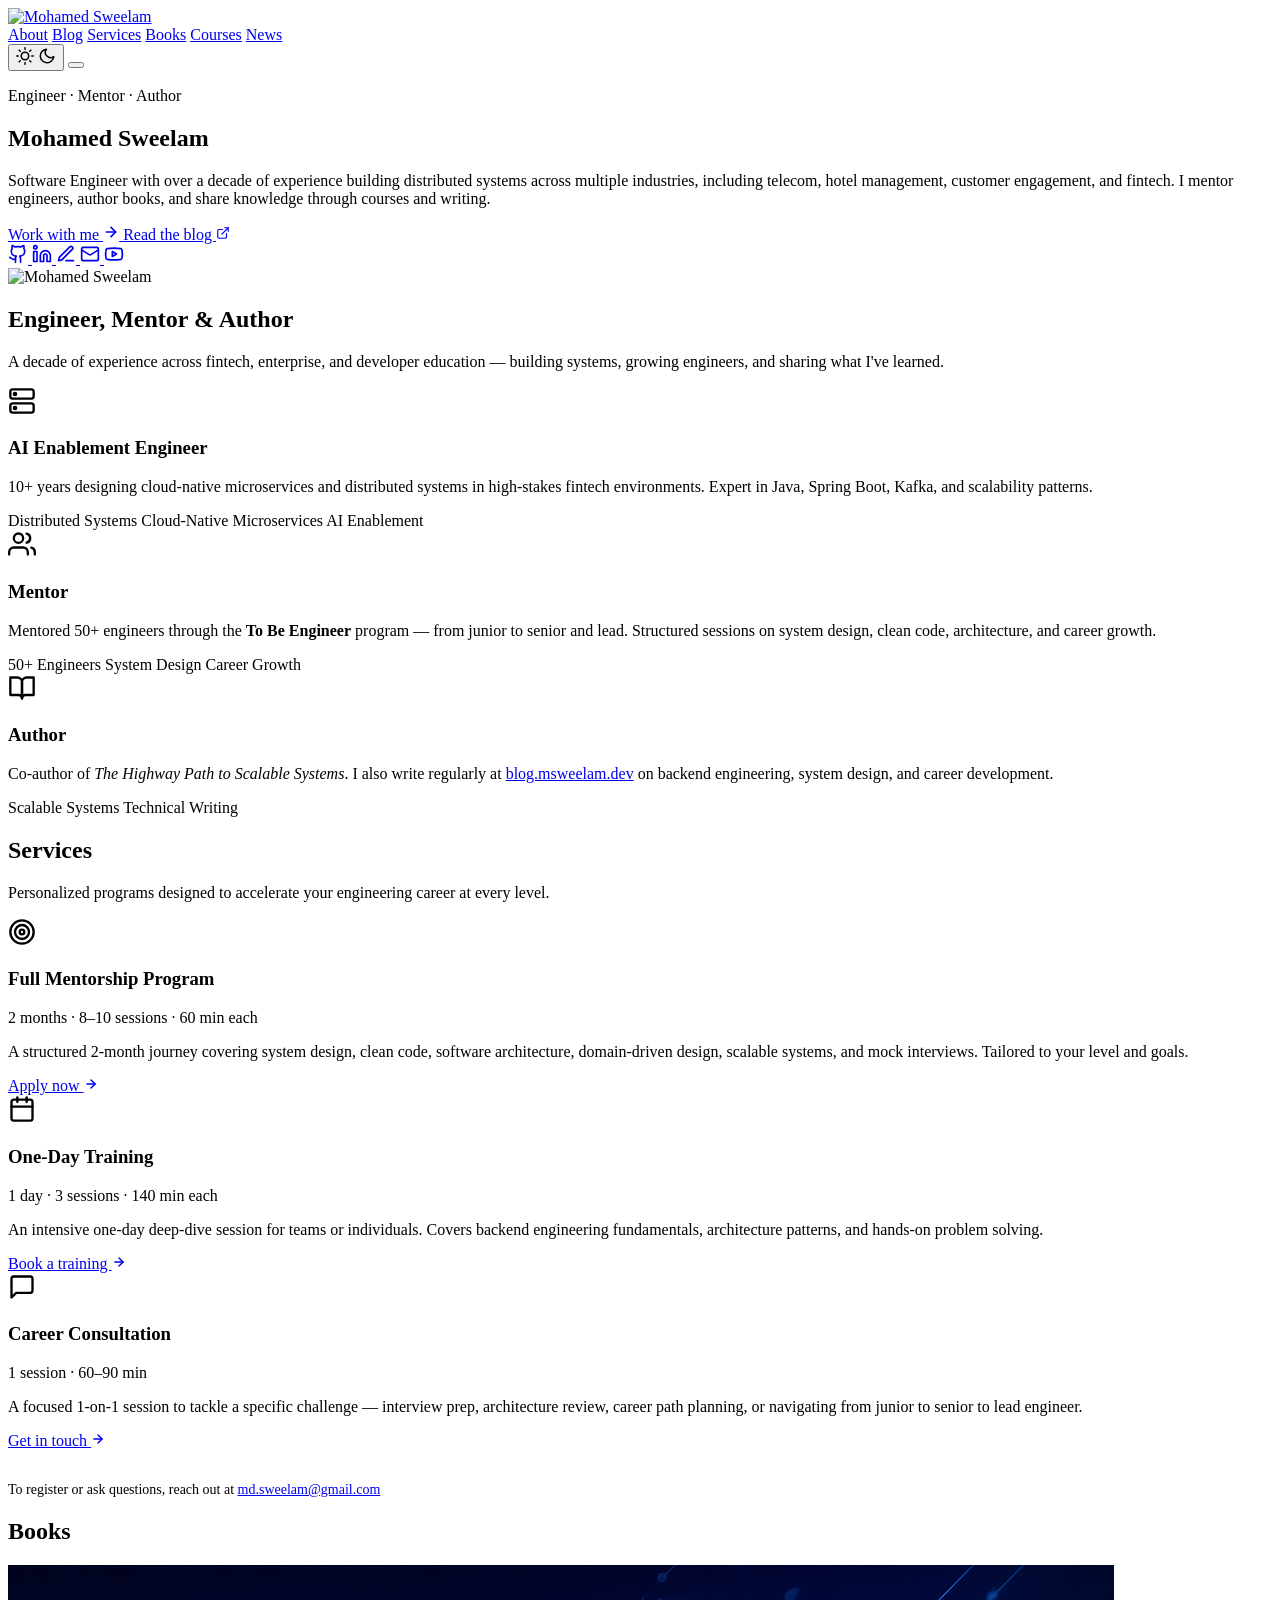
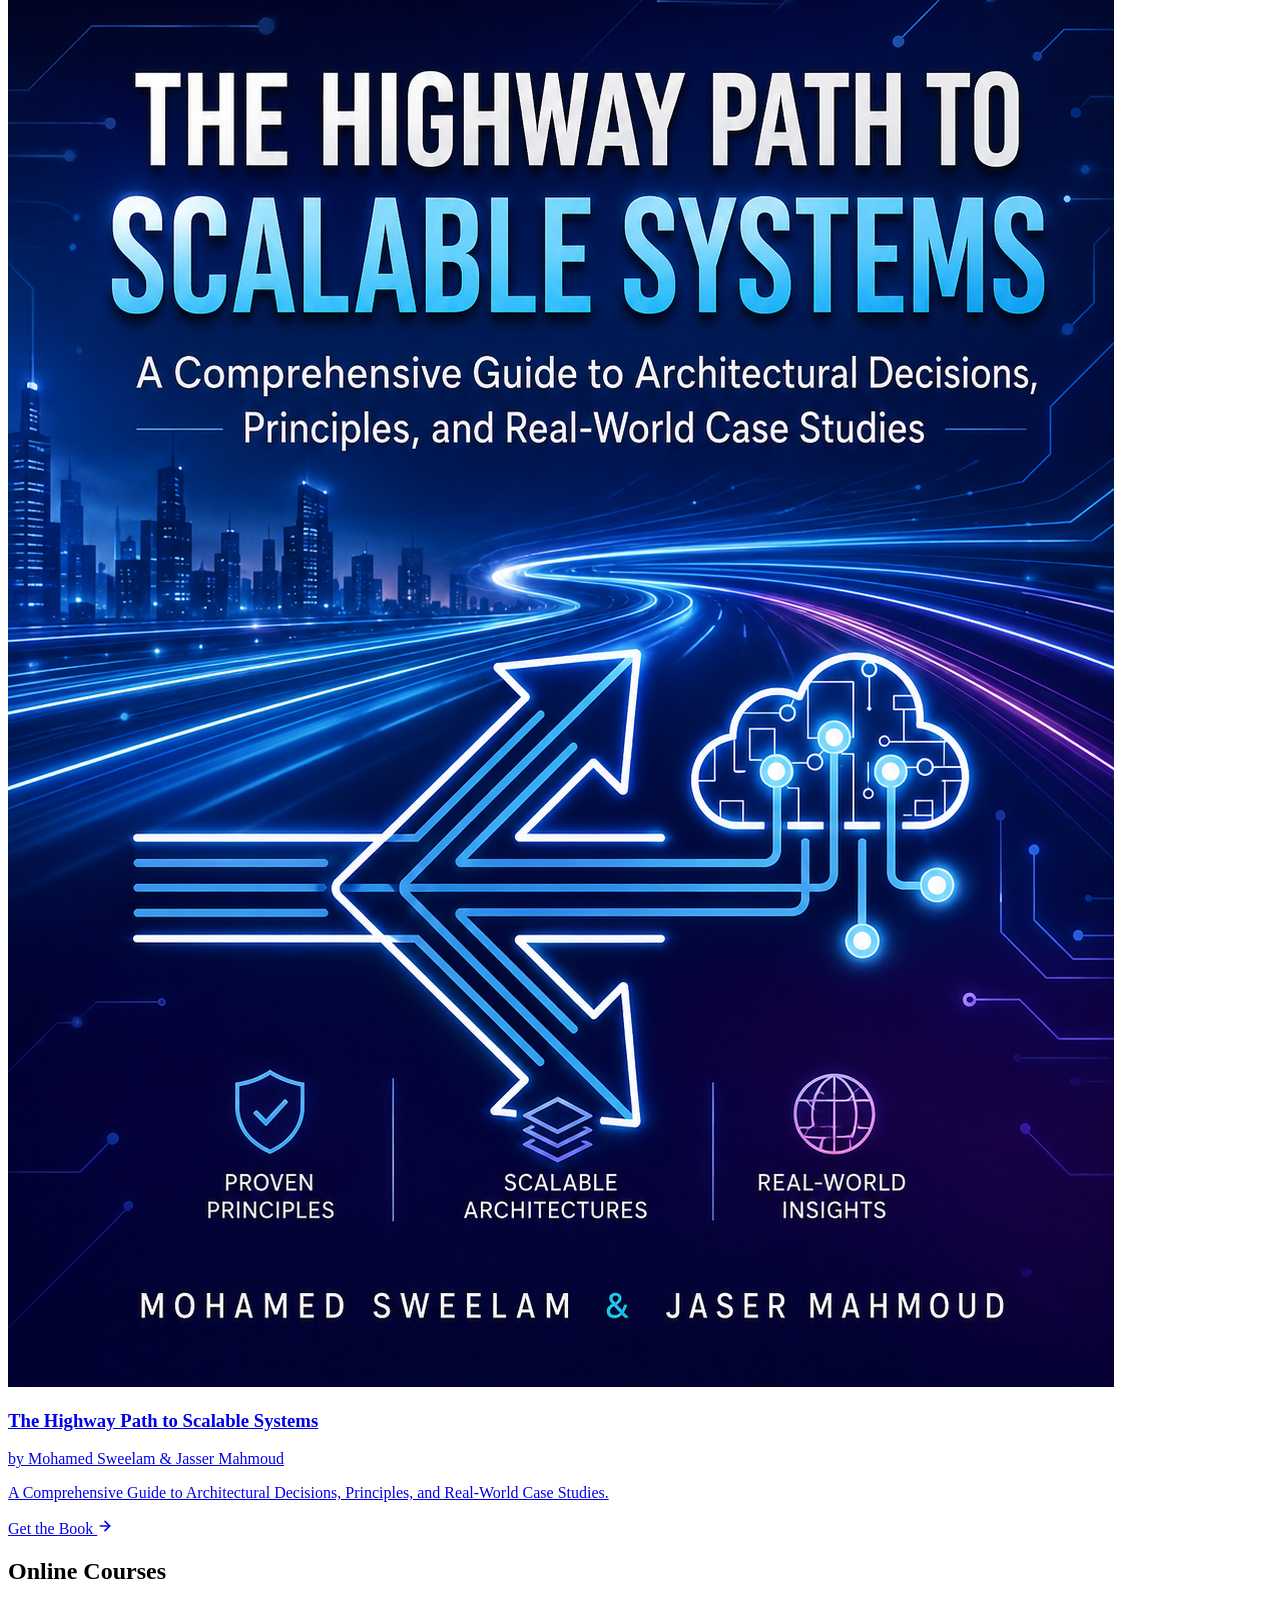
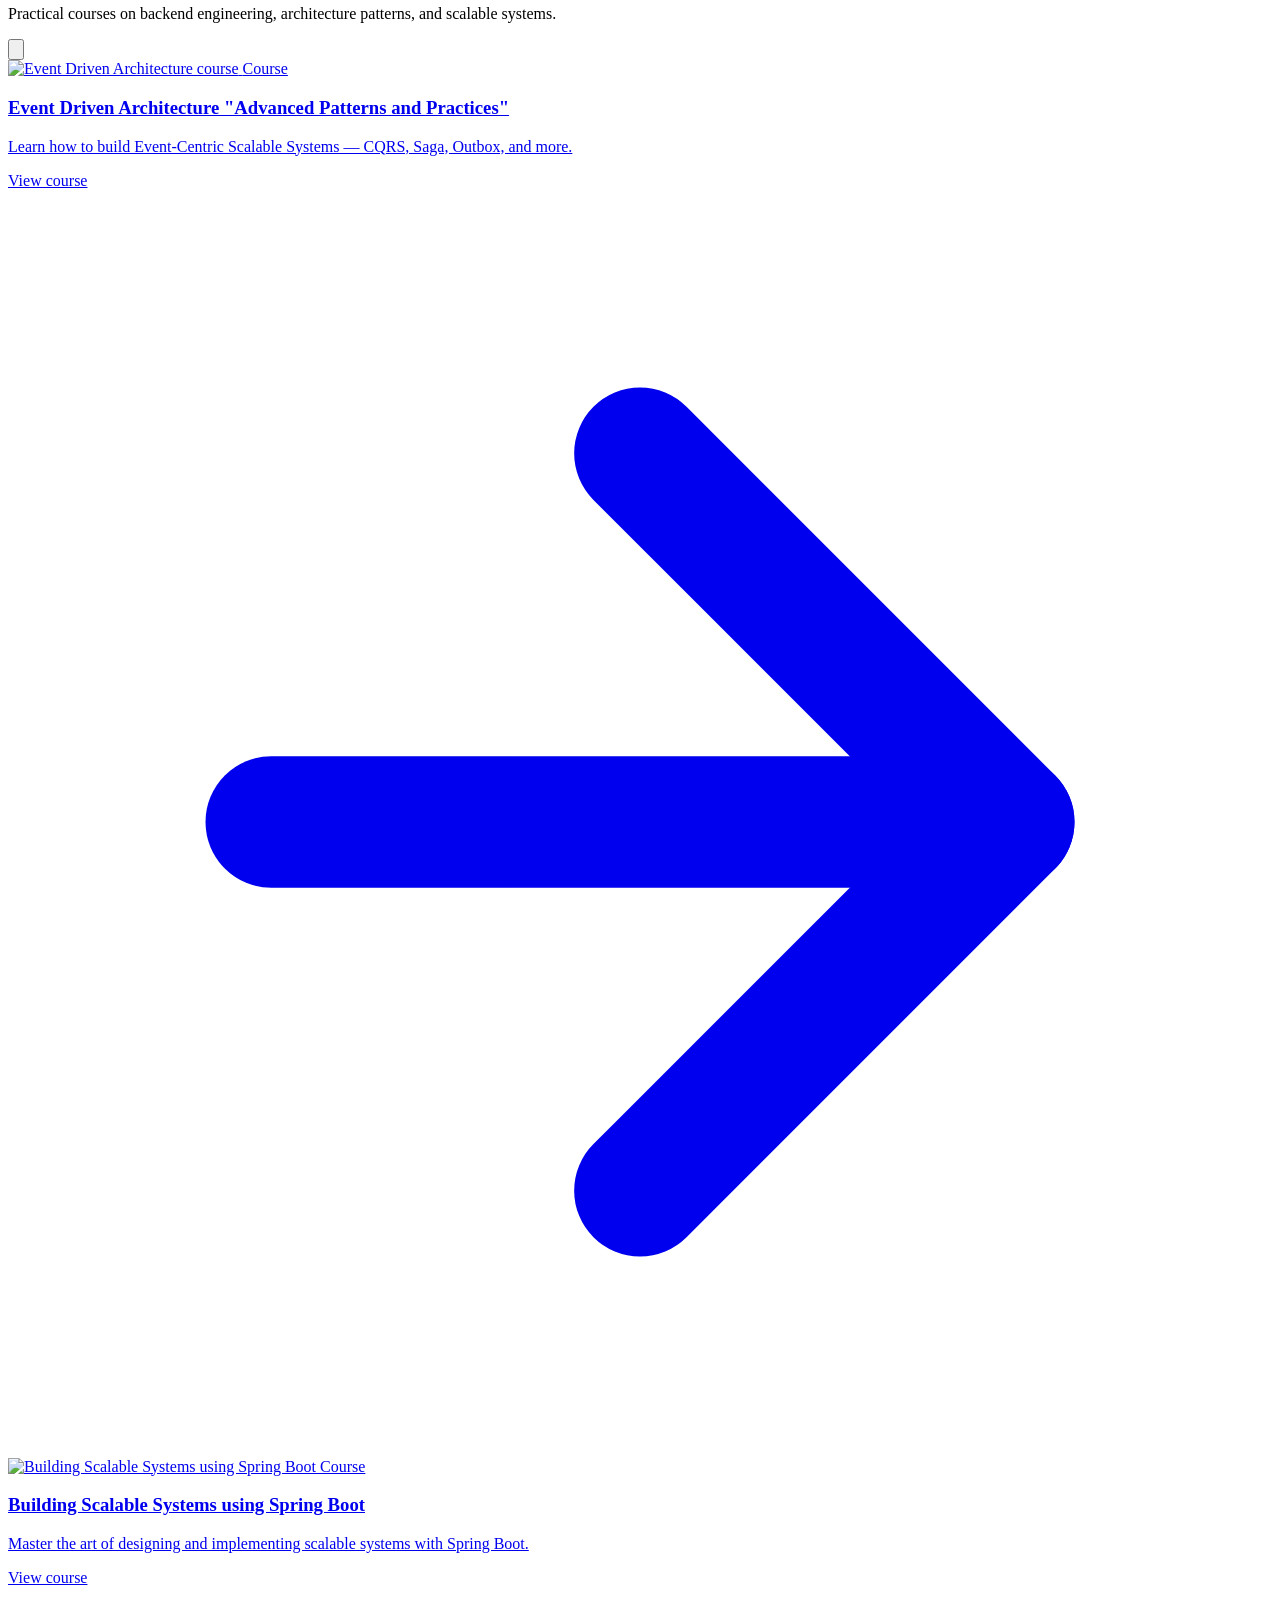
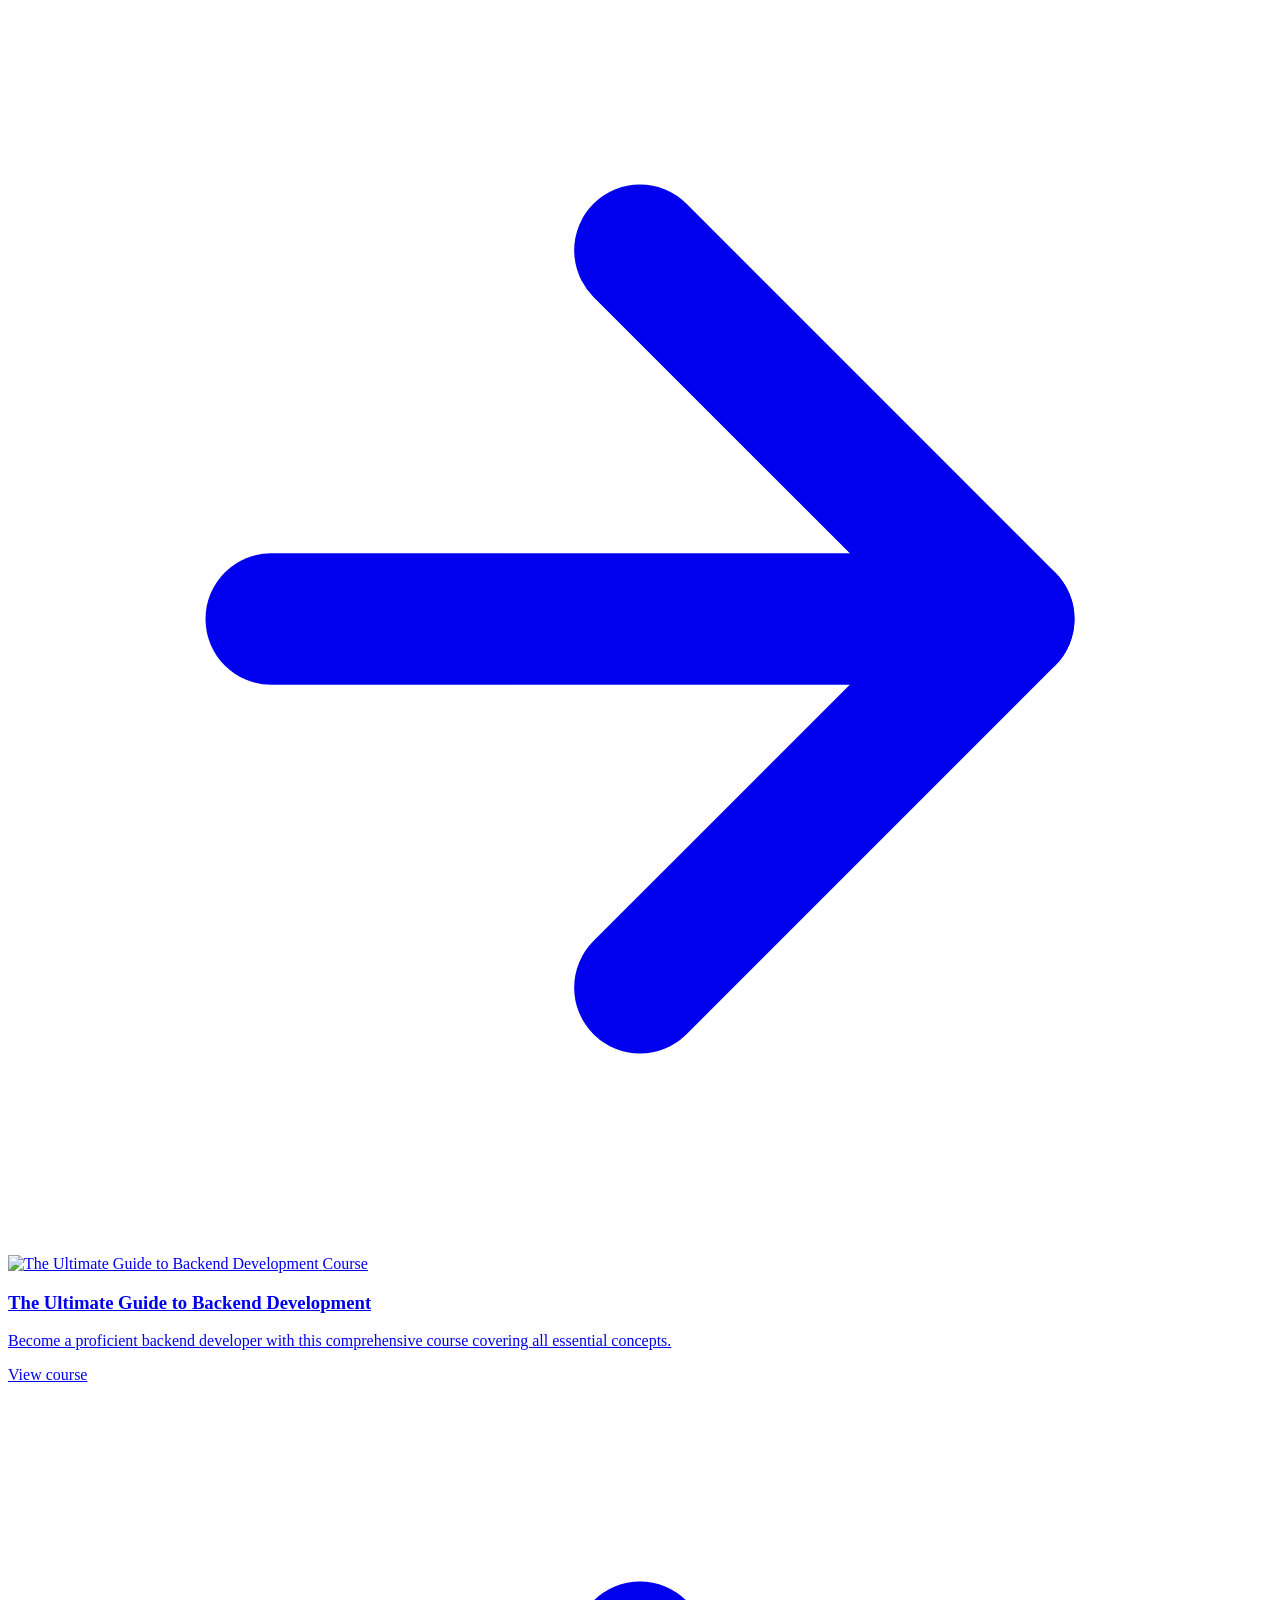
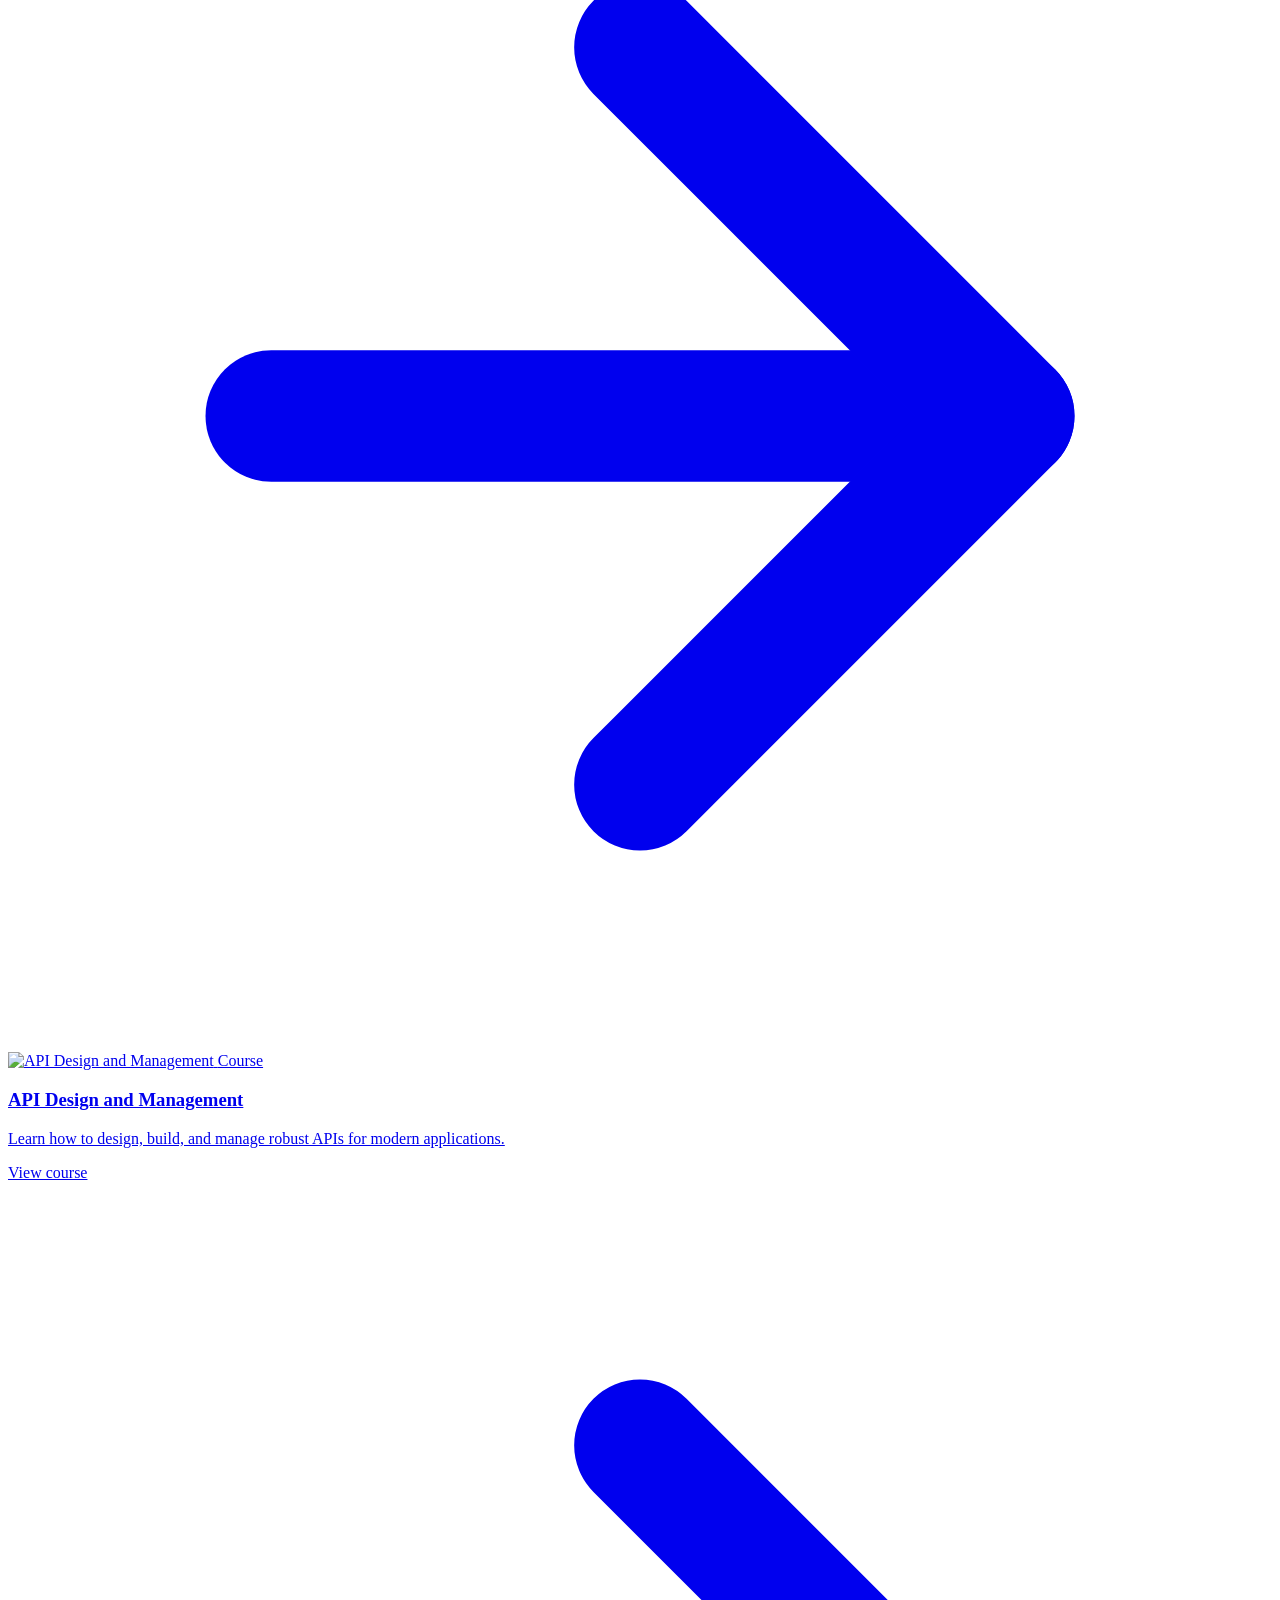
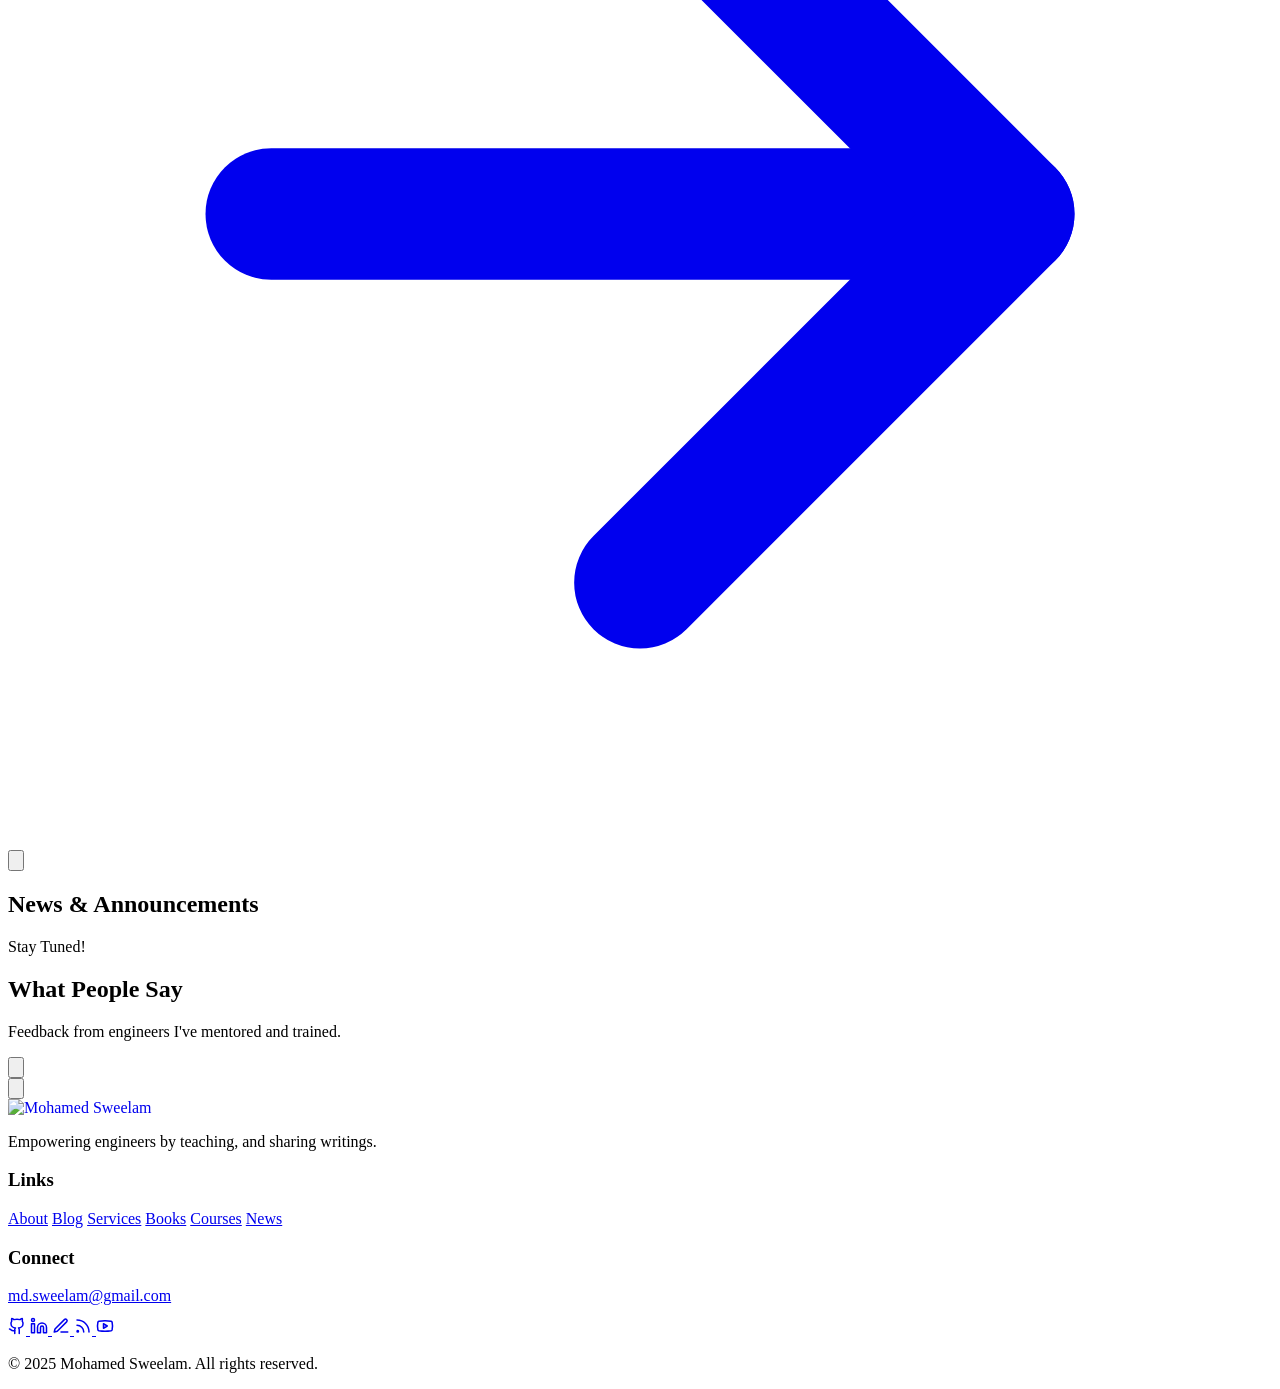
==== index.html @ d3315020 "refinement" ====
<!DOCTYPE html>
<html lang="en">

<head>
    <meta charset="UTF-8">
    <meta name="viewport" content="width=device-width, initial-scale=1.0">
    <title>Mohamed Sweelam — Engineer, Mentor &amp; Author</title>
    <meta name="description" content="«Software Engineer, Mentor, and Author specializing in distributed systems, cloud-native architectures, and developer education.">

    <!-- Open Graph -->
    <meta property="og:title" content="Mohamed Sweelam — Engineer, Mentor &amp; Author">
    <meta property="og:description" content="Software Engineer, Mentor, and Author specializing in distributed systems, cloud-native architectures, and developer education.">
    <meta property="og:image" content="https://msweelam.dev/img/me.png">
    <meta property="og:url" content="https://msweelam.dev">
    <meta property="og:type" content="website">

    <!-- Favicon -->
    <link rel="icon" href="/favicon.svg" type="image/svg+xml">

    <!-- Styles -->
    <link rel="stylesheet" href="css/styles.css">
    <link rel="preconnect" href="https://fonts.googleapis.com">
    <link rel="preconnect" href="https://fonts.gstatic.com" crossorigin>
    <link href="https://fonts.googleapis.com/css2?family=Inter:wght@400;500;600;700;800&display=swap" rel="stylesheet">

    <!-- Anti-FOUC: apply saved theme before first paint -->
    <script>
    (function(){
        var t = localStorage.getItem('theme');
        var p = window.matchMedia('(prefers-color-scheme: dark)').matches;
        if (t === 'dark' || (!t && p)) document.documentElement.setAttribute('data-theme','dark');
    })();
    </script>

    <!-- JSON-LD Person schema -->
    <script type="application/ld+json">
    {
        "@context": "https://schema.org",
        "@type": "Person",
        "name": "Mohamed Sweelam",
        "url": "https://msweelam.dev",
        "jobTitle": "Software Engineer",
        "sameAs": [
            "https://github.com/sweelam",
            "https://www.linkedin.com/in/mohamedsweelam",
            "https://blog.msweelam.dev"
        ]
    }
    </script>
</head>

<body>

<!-- ─── HEADER ─────────────────────────────────────────── -->
<header class="site-header">
    <nav class="nav container">
        <a href="/" class="nav-logo" aria-label="Home">
            <div class="logo-img-wrap">
                <img src="img/my-logo.jpeg" alt="Mohamed Sweelam" class="site-logo" data-light="img/my-logo.jpeg" data-dark="img/my-logo-dark.png">
            </div>
        </a>

        <div class="nav-links" id="nav-links" role="navigation">
            <a href="#about">About</a>
            <a href="https://blog.msweelam.dev" target="_blank" rel="noopener noreferrer">Blog</a>
            <a href="#services">Services</a>
            <a href="#books">Books</a>
            <a href="#courses">Courses</a>
            <a href="#news">News</a>
        </div>

        <button class="theme-toggle" id="theme-toggle" aria-label="Toggle dark mode">
            <svg class="icon-sun" width="18" height="18" viewBox="0 0 24 24" fill="none" stroke="currentColor" stroke-width="2" stroke-linecap="round" stroke-linejoin="round" aria-hidden="true"><circle cx="12" cy="12" r="5"/><line x1="12" y1="1" x2="12" y2="3"/><line x1="12" y1="21" x2="12" y2="23"/><line x1="4.22" y1="4.22" x2="5.64" y2="5.64"/><line x1="18.36" y1="18.36" x2="19.78" y2="19.78"/><line x1="1" y1="12" x2="3" y2="12"/><line x1="21" y1="12" x2="23" y2="12"/><line x1="4.22" y1="19.78" x2="5.64" y2="18.36"/><line x1="18.36" y1="5.64" x2="19.78" y2="4.22"/></svg>
            <svg class="icon-moon" width="18" height="18" viewBox="0 0 24 24" fill="none" stroke="currentColor" stroke-width="2" stroke-linecap="round" stroke-linejoin="round" aria-hidden="true"><path d="M21 12.79A9 9 0 1 1 11.21 3 7 7 0 0 0 21 12.79z"/></svg>
        </button>

        <button class="nav-toggle" id="nav-toggle" aria-label="Toggle navigation" aria-expanded="false">
            <span></span><span></span><span></span>
        </button>
    </nav>
</header>

<main>

<!-- ─── HERO ───────────────────────────────────────────── -->
<section class="hero">
    <div class="container hero-grid">
        <div class="hero-text">
            <p class="hero-eyebrow">Engineer &middot; Mentor &middot; Author</p>
            <h1>Mohamed Sweelam</h1>
            <p class="hero-tagline">Software Engineer with over a decade of experience building distributed systems across multiple industries, including telecom, hotel management, customer engagement, and fintech. I mentor engineers, author books, and share knowledge through courses and writing.</p>

            <div class="hero-actions">
                <a href="#services" class="btn btn-primary">
                    Work with me
                    <svg width="16" height="16" viewBox="0 0 24 24" fill="none" stroke="currentColor" stroke-width="2.5" stroke-linecap="round" stroke-linejoin="round" aria-hidden="true"><path d="M5 12h14"/><path d="m12 5 7 7-7 7"/></svg>
                </a>
                <a href="https://blog.msweelam.dev" target="_blank" rel="noopener noreferrer" class="btn btn-outline">
                    Read the blog
                    <svg width="14" height="14" viewBox="0 0 24 24" fill="none" stroke="currentColor" stroke-width="2" stroke-linecap="round" stroke-linejoin="round" aria-hidden="true"><path d="M18 13v6a2 2 0 0 1-2 2H5a2 2 0 0 1-2-2V8a2 2 0 0 1 2-2h6"/><polyline points="15 3 21 3 21 9"/><line x1="10" y1="14" x2="21" y2="3"/></svg>
                </a>
            </div>

            <nav class="social-row" aria-label="Social links">
                <a href="https://github.com/sweelam" target="_blank" rel="noopener noreferrer" aria-label="GitHub">
                    <svg width="20" height="20" viewBox="0 0 24 24" fill="none" stroke="currentColor" stroke-width="2" stroke-linecap="round" stroke-linejoin="round" aria-hidden="true"><path d="M15 22v-4a4.8 4.8 0 0 0-1-3.5c3 0 6-2 6-5.5.08-1.25-.27-2.48-1-3.5.28-1.15.28-2.35 0-3.5 0 0-1 0-3 1.5-2.64-.5-5.36-.5-8 0C6 2 5 2 5 2c-.3 1.15-.3 2.35 0 3.5A5.403 5.403 0 0 0 4 9c0 3.5 3 5.5 6 5.5-.39.49-.68 1.05-.85 1.65-.17.6-.22 1.23-.15 1.85v4"/><path d="M9 18c-4.51 2-5-2-7-2"/></svg>
                </a>
                <a href="https://www.linkedin.com/in/mohamedsweelam" target="_blank" rel="noopener noreferrer" aria-label="LinkedIn">
                    <svg width="20" height="20" viewBox="0 0 24 24" fill="none" stroke="currentColor" stroke-width="2" stroke-linecap="round" stroke-linejoin="round" aria-hidden="true"><path d="M16 8a6 6 0 0 1 6 6v7h-4v-7a2 2 0 0 0-2-2 2 2 0 0 0-2 2v7h-4v-7a6 6 0 0 1 6-6z"/><rect width="4" height="12" x="2" y="9"/><circle cx="4" cy="4" r="2"/></svg>
                </a>
                <a href="https://blog.msweelam.dev" target="_blank" rel="noopener noreferrer" aria-label="Blog">
                    <svg width="20" height="20" viewBox="0 0 24 24" fill="none" stroke="currentColor" stroke-width="2" stroke-linecap="round" stroke-linejoin="round" aria-hidden="true"><path d="M12 20h9"/><path d="M16.5 3.5a2.12 2.12 0 0 1 3 3L7 19l-4 1 1-4Z"/></svg>
                </a>
                <a href="mailto:md.sweelam@gmail.com" aria-label="Email">
                    <svg width="20" height="20" viewBox="0 0 24 24" fill="none" stroke="currentColor" stroke-width="2" stroke-linecap="round" stroke-linejoin="round" aria-hidden="true"><rect width="20" height="16" x="2" y="4" rx="2"/><path d="m22 7-8.97 5.7a1.94 1.94 0 0 1-2.06 0L2 7"/></svg>
                </a>
                <a href="https://www.youtube.com/@ArabSoftwareArchTalks" target="_blank" rel="noopener noreferrer" aria-label="YouTube">
                    <svg width="20" height="20" viewBox="0 0 24 24" fill="none" stroke="currentColor" stroke-width="2" stroke-linecap="round" stroke-linejoin="round" aria-hidden="true"><path d="M2.5 17a24.12 24.12 0 0 1 0-10 2 2 0 0 1 1.4-1.4 49.56 49.56 0 0 1 16.2 0A2 2 0 0 1 21.5 7a24.12 24.12 0 0 1 0 10 2 2 0 0 1-1.4 1.4 49.55 49.55 0 0 1-16.2 0A2 2 0 0 1 2.5 17"/><path d="m10 15 5-3-5-3z"/></svg>
                </a>
            </nav>
        </div>

        <div class="hero-photo">
            <img src="img/me.png" alt="Mohamed Sweelam">
        </div>
    </div>
</section>

<!-- ─── ABOUT — Engineer, Mentor & Author ──────────────── -->
<section id="about" class="section section-alt">
    <div class="container">
        <h2 class="section-title">Engineer, Mentor &amp; Author</h2>
        <p class="section-intro">A decade of experience across fintech, enterprise, and developer education — building systems, growing engineers, and sharing what I've learned.</p>

        <div class="roles-grid">

            <div class="role-card">
                <div class="role-icon">
                    <svg width="28" height="28" viewBox="0 0 24 24" fill="none" stroke="currentColor" stroke-width="2" stroke-linecap="round" stroke-linejoin="round" aria-hidden="true"><rect width="20" height="8" x="2" y="2" rx="2"/><rect width="20" height="8" x="2" y="14" rx="2"/><circle cx="6" cy="6" r="1"/><circle cx="6" cy="18" r="1"/></svg>
                </div>
                <h3>AI Enablement Engineer</h3>
                <p>10+ years designing cloud-native microservices and distributed systems in high-stakes fintech environments. Expert in Java, Spring Boot, Kafka, and scalability patterns.</p>
                <div class="pills" style="margin-top:1rem">
                    <span class="pill">Distributed Systems</span>
                    <span class="pill">Cloud-Native</span>
                    <span class="pill">Microservices</span>
                    <span class="pill">AI Enablement</span>
                </div>
            </div>

            <div class="role-card">
                <div class="role-icon">
                    <svg width="28" height="28" viewBox="0 0 24 24" fill="none" stroke="currentColor" stroke-width="2" stroke-linecap="round" stroke-linejoin="round" aria-hidden="true"><path d="M17 21v-2a4 4 0 0 0-4-4H5a4 4 0 0 0-4 4v2"/><circle cx="9" cy="7" r="4"/><path d="M23 21v-2a4 4 0 0 0-3-3.87"/><path d="M16 3.13a4 4 0 0 1 0 7.75"/></svg>
                </div>
                <h3>Mentor</h3>
                <p>Mentored 50+ engineers through the <strong>To Be Engineer</strong> program — from junior to senior and lead. Structured sessions on system design, clean code, architecture, and career growth.</p>
                <div class="pills" style="margin-top:1rem">
                    <span class="pill">50+ Engineers</span>
                    <span class="pill">System Design</span>
                    <span class="pill">Career Growth</span>
                </div>
            </div>

            <div class="role-card">
                <div class="role-icon">
                    <svg width="28" height="28" viewBox="0 0 24 24" fill="none" stroke="currentColor" stroke-width="2" stroke-linecap="round" stroke-linejoin="round" aria-hidden="true"><path d="M2 3h6a4 4 0 0 1 4 4v14a3 3 0 0 0-3-3H2z"/><path d="M22 3h-6a4 4 0 0 0-4 4v14a3 3 0 0 1 3-3h7z"/></svg>
                </div>
                <h3>Author</h3>
                <p>Co-author of <em>The Highway Path to Scalable Systems</em>. I also write regularly at <a href="https://blog.msweelam.dev" target="_blank" rel="noopener noreferrer" class="inline-link">blog.msweelam.dev</a> on backend engineering, system design, and career development.</p>
                <div class="pills" style="margin-top:1rem">
                    <span class="pill">Scalable Systems</span>
                    <span class="pill">Technical Writing</span>
                </div>
            </div>

        </div>
    </div>
</section>

<!-- ─── SERVICES ────────────────────────────────────────── -->
<section id="services" class="section section-alt">
    <div class="container">
        <h2 class="section-title">Services</h2>
        <p class="section-intro">Personalized programs designed to accelerate your engineering career at every level.</p>

        <div class="services-grid">

            <div class="service-card">
                <div class="service-icon">
                    <svg width="28" height="28" viewBox="0 0 24 24" fill="none" stroke="currentColor" stroke-width="2" stroke-linecap="round" stroke-linejoin="round" aria-hidden="true"><circle cx="12" cy="12" r="10"/><circle cx="12" cy="12" r="6"/><circle cx="12" cy="12" r="2"/></svg>
                </div>
                <h3>Full Mentorship Program</h3>
                <p class="service-meta">2 months &middot; 8–10 sessions &middot; 60 min each</p>
                <p>A structured 2-month journey covering system design, clean code, software architecture, domain-driven design, scalable systems, and mock interviews. Tailored to your level and goals.</p>
                <a href="mailto:md.sweelam@gmail.com" class="service-cta">
                    Apply now
                    <svg width="14" height="14" viewBox="0 0 24 24" fill="none" stroke="currentColor" stroke-width="2.5" stroke-linecap="round" stroke-linejoin="round" aria-hidden="true"><path d="M5 12h14"/><path d="m12 5 7 7-7 7"/></svg>
                </a>
            </div>

            <div class="service-card">
                <div class="service-icon">
                    <svg width="28" height="28" viewBox="0 0 24 24" fill="none" stroke="currentColor" stroke-width="2" stroke-linecap="round" stroke-linejoin="round" aria-hidden="true"><rect width="18" height="18" x="3" y="4" rx="2" ry="2"/><line x1="16" x2="16" y1="2" y2="6"/><line x1="8" x2="8" y1="2" y2="6"/><line x1="3" x2="21" y1="10" y2="10"/></svg>
                </div>
                <h3>One-Day Training</h3>
                <p class="service-meta">1 day &middot; 3 sessions &middot; 140 min each</p>
                <p>An intensive one-day deep-dive session for teams or individuals. Covers backend engineering fundamentals, architecture patterns, and hands-on problem solving.</p>
                <a href="mailto:md.sweelam@gmail.com" class="service-cta">
                    Book a training
                    <svg width="14" height="14" viewBox="0 0 24 24" fill="none" stroke="currentColor" stroke-width="2.5" stroke-linecap="round" stroke-linejoin="round" aria-hidden="true"><path d="M5 12h14"/><path d="m12 5 7 7-7 7"/></svg>
                </a>
            </div>

            <div class="service-card">
                <div class="service-icon">
                    <svg width="28" height="28" viewBox="0 0 24 24" fill="none" stroke="currentColor" stroke-width="2" stroke-linecap="round" stroke-linejoin="round" aria-hidden="true"><path d="M21 15a2 2 0 0 1-2 2H7l-4 4V5a2 2 0 0 1 2-2h14a2 2 0 0 1 2 2z"/></svg>
                </div>
                <h3>Career Consultation</h3>
                <p class="service-meta">1 session &middot; 60–90 min</p>
                <p>A focused 1-on-1 session to tackle a specific challenge — interview prep, architecture review, career path planning, or navigating from junior to senior to lead engineer.</p>
                <a href="mailto:md.sweelam@gmail.com" class="service-cta">
                    Get in touch
                    <svg width="14" height="14" viewBox="0 0 24 24" fill="none" stroke="currentColor" stroke-width="2.5" stroke-linecap="round" stroke-linejoin="round" aria-hidden="true"><path d="M5 12h14"/><path d="m12 5 7 7-7 7"/></svg>
                </a>
            </div>

        </div>

        <p style="margin-top:2rem;font-size:0.875rem;color:var(--text-muted)">
            To register or ask questions, reach out at
            <a href="mailto:md.sweelam@gmail.com" class="inline-link">md.sweelam@gmail.com</a>
        </p>
    </div>
</section>

<!-- ─── BOOKS ──────────────────────────────────────────── -->
<section id="books" class="section">
    <div class="container">
        <h2 class="section-title">Books</h2>
        <div class="books-grid">
            <a class="book-card" href="https://leanpub.com/thehighwaypathtoscalablesystems" target="_blank" rel="noopener noreferrer">
                <div class="book-card__cover">
                    <img src="img/book-cover.png" alt="The Highway Path to Scalable Systems cover" loading="lazy">
                </div>
                <div class="book-card__body">
                    <h3>The Highway Path to Scalable Systems</h3>
                    <p class="book-card__author">by Mohamed Sweelam &amp; Jasser Mahmoud</p>
                    <p class="book-card__desc">A Comprehensive Guide to Architectural Decisions, Principles, and Real-World Case Studies.</p>
                    <div class="book-card__cta">
                        Get the Book
                        <svg width="16" height="16" viewBox="0 0 24 24" fill="none" stroke="currentColor" stroke-width="2.5" stroke-linecap="round" stroke-linejoin="round" aria-hidden="true"><path d="M5 12h14"/><path d="m12 5 7 7-7 7"/></svg>
                    </div>
                </div>
            </a>
        </div>
    </div>
</section>

<!-- ─── ONLINE COURSES ─────────────────────────────────── -->
<section id="courses" class="section section-alt">
    <div class="container">
        <h2 class="section-title">Online Courses</h2>
        <p class="section-intro">Practical courses on backend engineering, architecture patterns, and scalable systems.</p>
        <div class="carousel-outer">
            <button class="carousel-arrow" id="courses-prev" aria-label="Previous">
                <svg xmlns="http://www.w3.org/2000/svg" viewBox="0 0 24 24" fill="none" stroke="currentColor" stroke-width="2" stroke-linecap="round" stroke-linejoin="round"><polyline points="15 18 9 12 15 6"/></svg>
            </button>
            <div class="carousel-wrapper">
                <div class="carousel-track" id="courses-track">
                    <a class="course-card" href="https://www.udemy.com/course/eda-advanced-patterns-and-practices/?referralCode=4B1A85E1F31238EF7679" target="_blank" rel="noopener noreferrer">
                        <div class="course-card__image">
                            <img src="img/eda.jpeg" alt="Event Driven Architecture course" loading="lazy">
                            <span class="course-card__badge">Course</span>
                        </div>
                        <div class="course-card__body">
                            <h3>Event Driven Architecture "Advanced Patterns and Practices"</h3>
                            <p>Learn how to build Event-Centric Scalable Systems — CQRS, Saga, Outbox, and more.</p>
                            <div class="course-card__footer">View course <svg xmlns="http://www.w3.org/2000/svg" viewBox="0 0 24 24" fill="none" stroke="currentColor" stroke-width="2.5" stroke-linecap="round" stroke-linejoin="round" aria-hidden="true"><line x1="5" y1="12" x2="19" y2="12"/><polyline points="12 5 19 12 12 19"/></svg></div>
                        </div>
                    </a>
                    <a class="course-card" href="https://www.udemy.com/course/building-scalable-systems-using-spring-boot/?referralCode=CB05AE2070DF263B6393" target="_blank" rel="noopener noreferrer">
                        <div class="course-card__image">
                            <img src="img/scalable-systems.png" alt="Building Scalable Systems using Spring Boot" loading="lazy">
                            <span class="course-card__badge">Course</span>
                        </div>
                        <div class="course-card__body">
                            <h3>Building Scalable Systems using Spring Boot</h3>
                            <p>Master the art of designing and implementing scalable systems with Spring Boot.</p>
                            <div class="course-card__footer">View course <svg xmlns="http://www.w3.org/2000/svg" viewBox="0 0 24 24" fill="none" stroke="currentColor" stroke-width="2.5" stroke-linecap="round" stroke-linejoin="round" aria-hidden="true"><line x1="5" y1="12" x2="19" y2="12"/><polyline points="12 5 19 12 12 19"/></svg></div>
                        </div>
                    </a>
                    <a class="course-card" href="https://www.udemy.com/course/ultimate-backend/?referralCode=3570134DDB42A4CD38A9" target="_blank" rel="noopener noreferrer">
                        <div class="course-card__image">
                            <img src="img/modern-backend.png" alt="The Ultimate Guide to Backend Development" loading="lazy">
                            <span class="course-card__badge">Course</span>
                        </div>
                        <div class="course-card__body">
                            <h3>The Ultimate Guide to Backend Development</h3>
                            <p>Become a proficient backend developer with this comprehensive course covering all essential concepts.</p>
                            <div class="course-card__footer">View course <svg xmlns="http://www.w3.org/2000/svg" viewBox="0 0 24 24" fill="none" stroke="currentColor" stroke-width="2.5" stroke-linecap="round" stroke-linejoin="round" aria-hidden="true"><line x1="5" y1="12" x2="19" y2="12"/><polyline points="12 5 19 12 12 19"/></svg></div>
                        </div>
                    </a>
                    <a class="course-card" href="https://www.youtube.com/playlist?list=PLgAqrVq84PDcOryFRPZmhXR_FwGauGtyv" target="_blank" rel="noopener noreferrer">
                        <div class="course-card__image">
                            <img src="img/api-design.png" alt="API Design and Management" loading="lazy">
                            <span class="course-card__badge">Course</span>
                        </div>
                        <div class="course-card__body">
                            <h3>API Design and Management</h3>
                            <p>Learn how to design, build, and manage robust APIs for modern applications.</p>
                            <div class="course-card__footer">View course <svg xmlns="http://www.w3.org/2000/svg" viewBox="0 0 24 24" fill="none" stroke="currentColor" stroke-width="2.5" stroke-linecap="round" stroke-linejoin="round" aria-hidden="true"><line x1="5" y1="12" x2="19" y2="12"/><polyline points="12 5 19 12 12 19"/></svg></div>
                        </div>
                    </a>
                </div>
            </div>
            <button class="carousel-arrow" id="courses-next" aria-label="Next">
                <svg xmlns="http://www.w3.org/2000/svg" viewBox="0 0 24 24" fill="none" stroke="currentColor" stroke-width="2" stroke-linecap="round" stroke-linejoin="round"><polyline points="9 18 15 12 9 6"/></svg>
            </button>
        </div>
        <div class="carousel-dots" id="courses-dots"></div>
    </div>
</section>


<!-- ─── NEWS & ANNOUNCEMENTS ───────────────────────────── -->
<section id="news" class="section">
    <div class="container" style="max-width:800px">
        <h2 class="section-title">News &amp; Announcements</h2>
        <p>Stay Tuned!</p>
        <!-- <div class="news-list" id="news-list" data-limit="3"></div> -->
    </div>
</section>

<!-- ─── WHAT PEOPLE SAY ────────────────────────────────── -->
<section id="testimonials" class="section">
    <div class="container">
        <h2 class="section-title">What People Say</h2>
        <p class="section-intro">Feedback from engineers I've mentored and trained.</p>
        <div class="carousel-outer">
            <button class="carousel-arrow" id="carousel-prev" aria-label="Previous">
                <svg xmlns="http://www.w3.org/2000/svg" viewBox="0 0 24 24" fill="none" stroke="currentColor" stroke-width="2" stroke-linecap="round" stroke-linejoin="round"><polyline points="15 18 9 12 15 6"/></svg>
            </button>
            <div class="carousel-wrapper">
                <div class="carousel-track" id="testimonials-track"></div>
            </div>
            <button class="carousel-arrow" id="carousel-next" aria-label="Next">
                <svg xmlns="http://www.w3.org/2000/svg" viewBox="0 0 24 24" fill="none" stroke="currentColor" stroke-width="2" stroke-linecap="round" stroke-linejoin="round"><polyline points="9 18 15 12 9 6"/></svg>
            </button>
        </div>
        <div class="carousel-dots" id="carousel-dots"></div>
    </div>
</section>

</main>

<!-- ─── FOOTER ─────────────────────────────────────────── -->
<footer class="site-footer">
    <div class="container footer-grid">
        <div class="footer-col">
            <a href="/" class="nav-logo" style="text-decoration:none">
                <div class="logo-img-wrap">
                    <img src="img/my-logo.jpeg" alt="Mohamed Sweelam" class="site-logo" data-light="img/my-logo.jpeg" data-dark="img/my-logo-dark.png">
                </div>
            </a>
            <p class="footer-tagline">Empowering engineers by teaching, and sharing writings.</p>
        </div>

        <div class="footer-col">
            <h3 class="footer-heading">Links</h3>
            <a href="#about">About</a>
            <a href="https://blog.msweelam.dev" target="_blank" rel="noopener noreferrer">Blog</a>
            <a href="#services">Services</a>
            <a href="#books">Books</a>
            <a href="#courses">Courses</a>
            <a href="#news">News</a>
        </div>

        <div class="footer-col">
            <h3 class="footer-heading">Connect</h3>
            <a href="mailto:md.sweelam@gmail.com">md.sweelam@gmail.com</a>
            <nav class="social-row" aria-label="Social links" style="margin-top:0.75rem">
                <a href="https://github.com/sweelam" target="_blank" rel="noopener noreferrer" aria-label="GitHub">
                    <svg width="18" height="18" viewBox="0 0 24 24" fill="none" stroke="currentColor" stroke-width="2" stroke-linecap="round" stroke-linejoin="round" aria-hidden="true"><path d="M15 22v-4a4.8 4.8 0 0 0-1-3.5c3 0 6-2 6-5.5.08-1.25-.27-2.48-1-3.5.28-1.15.28-2.35 0-3.5 0 0-1 0-3 1.5-2.64-.5-5.36-.5-8 0C6 2 5 2 5 2c-.3 1.15-.3 2.35 0 3.5A5.403 5.403 0 0 0 4 9c0 3.5 3 5.5 6 5.5-.39.49-.68 1.05-.85 1.65-.17.6-.22 1.23-.15 1.85v4"/><path d="M9 18c-4.51 2-5-2-7-2"/></svg>
                </a>
                <a href="https://www.linkedin.com/in/mohamedsweelam" target="_blank" rel="noopener noreferrer" aria-label="LinkedIn">
                    <svg width="18" height="18" viewBox="0 0 24 24" fill="none" stroke="currentColor" stroke-width="2" stroke-linecap="round" stroke-linejoin="round" aria-hidden="true"><path d="M16 8a6 6 0 0 1 6 6v7h-4v-7a2 2 0 0 0-2-2 2 2 0 0 0-2 2v7h-4v-7a6 6 0 0 1 6-6z"/><rect width="4" height="12" x="2" y="9"/><circle cx="4" cy="4" r="2"/></svg>
                </a>
                <a href="https://blog.msweelam.dev" target="_blank" rel="noopener noreferrer" aria-label="Blog">
                    <svg width="18" height="18" viewBox="0 0 24 24" fill="none" stroke="currentColor" stroke-width="2" stroke-linecap="round" stroke-linejoin="round" aria-hidden="true"><path d="M12 20h9"/><path d="M16.5 3.5a2.12 2.12 0 0 1 3 3L7 19l-4 1 1-4Z"/></svg>
                </a>
                <a href="https://blog.msweelam.dev/rss.xml" target="_blank" rel="noopener noreferrer" aria-label="RSS Feed">
                    <svg width="18" height="18" viewBox="0 0 24 24" fill="none" stroke="currentColor" stroke-width="2" stroke-linecap="round" stroke-linejoin="round" aria-hidden="true"><path d="M4 11a9 9 0 0 1 9 9"/><path d="M4 4a16 16 0 0 1 16 16"/><circle cx="5" cy="19" r="1"/></svg>
                </a>
                <a href="https://www.youtube.com/@ArabSoftwareArchTalks" target="_blank" rel="noopener noreferrer" aria-label="YouTube">
                    <svg width="18" height="18" viewBox="0 0 24 24" fill="none" stroke="currentColor" stroke-width="2" stroke-linecap="round" stroke-linejoin="round" aria-hidden="true"><path d="M2.5 17a24.12 24.12 0 0 1 0-10 2 2 0 0 1 1.4-1.4 49.56 49.56 0 0 1 16.2 0A2 2 0 0 1 21.5 7a24.12 24.12 0 0 1 0 10 2 2 0 0 1-1.4 1.4 49.55 49.55 0 0 1-16.2 0A2 2 0 0 1 2.5 17"/><path d="m10 15 5-3-5-3z"/></svg>
                </a>
            </nav>
        </div>
    </div>

    <div class="footer-bottom container">
        <p>&copy; 2025 Mohamed Sweelam. All rights reserved.</p>
    </div>
</footer>

<script src="js/main.js"></script>
<script src="js/news.js"></script>
<script src="js/testimonials.js"></script>
<script>
document.addEventListener('DOMContentLoaded', () => {
    // Courses carousel — 4 static cards already in the DOM
    const coursesTrack = document.getElementById('courses-track');
    if (coursesTrack) {
        initCarousel({
            track:        coursesTrack,
            items:        Array.from({ length: 4 }),
            dotsEl:       document.getElementById('courses-dots'),
            prevBtn:      document.getElementById('courses-prev'),
            nextBtn:      document.getElementById('courses-next'),
            cardSelector: '.course-card',
            interval:     10000,
        });
    }

    // Testimonials carousel — rendered from testimonials data array
    const testimonialsTrack = document.getElementById('testimonials-track');
    if (testimonialsTrack) {
        testimonialsTrack.innerHTML = testimonials.map(createTestimonialCard).join('');
        initCarousel({
            track:        testimonialsTrack,
            items:        testimonials,
            dotsEl:       document.getElementById('carousel-dots'),
            prevBtn:      document.getElementById('carousel-prev'),
            nextBtn:      document.getElementById('carousel-next'),
            cardSelector: '.testimonial-card',
        });
    }
});
</script>
</body>
</html>
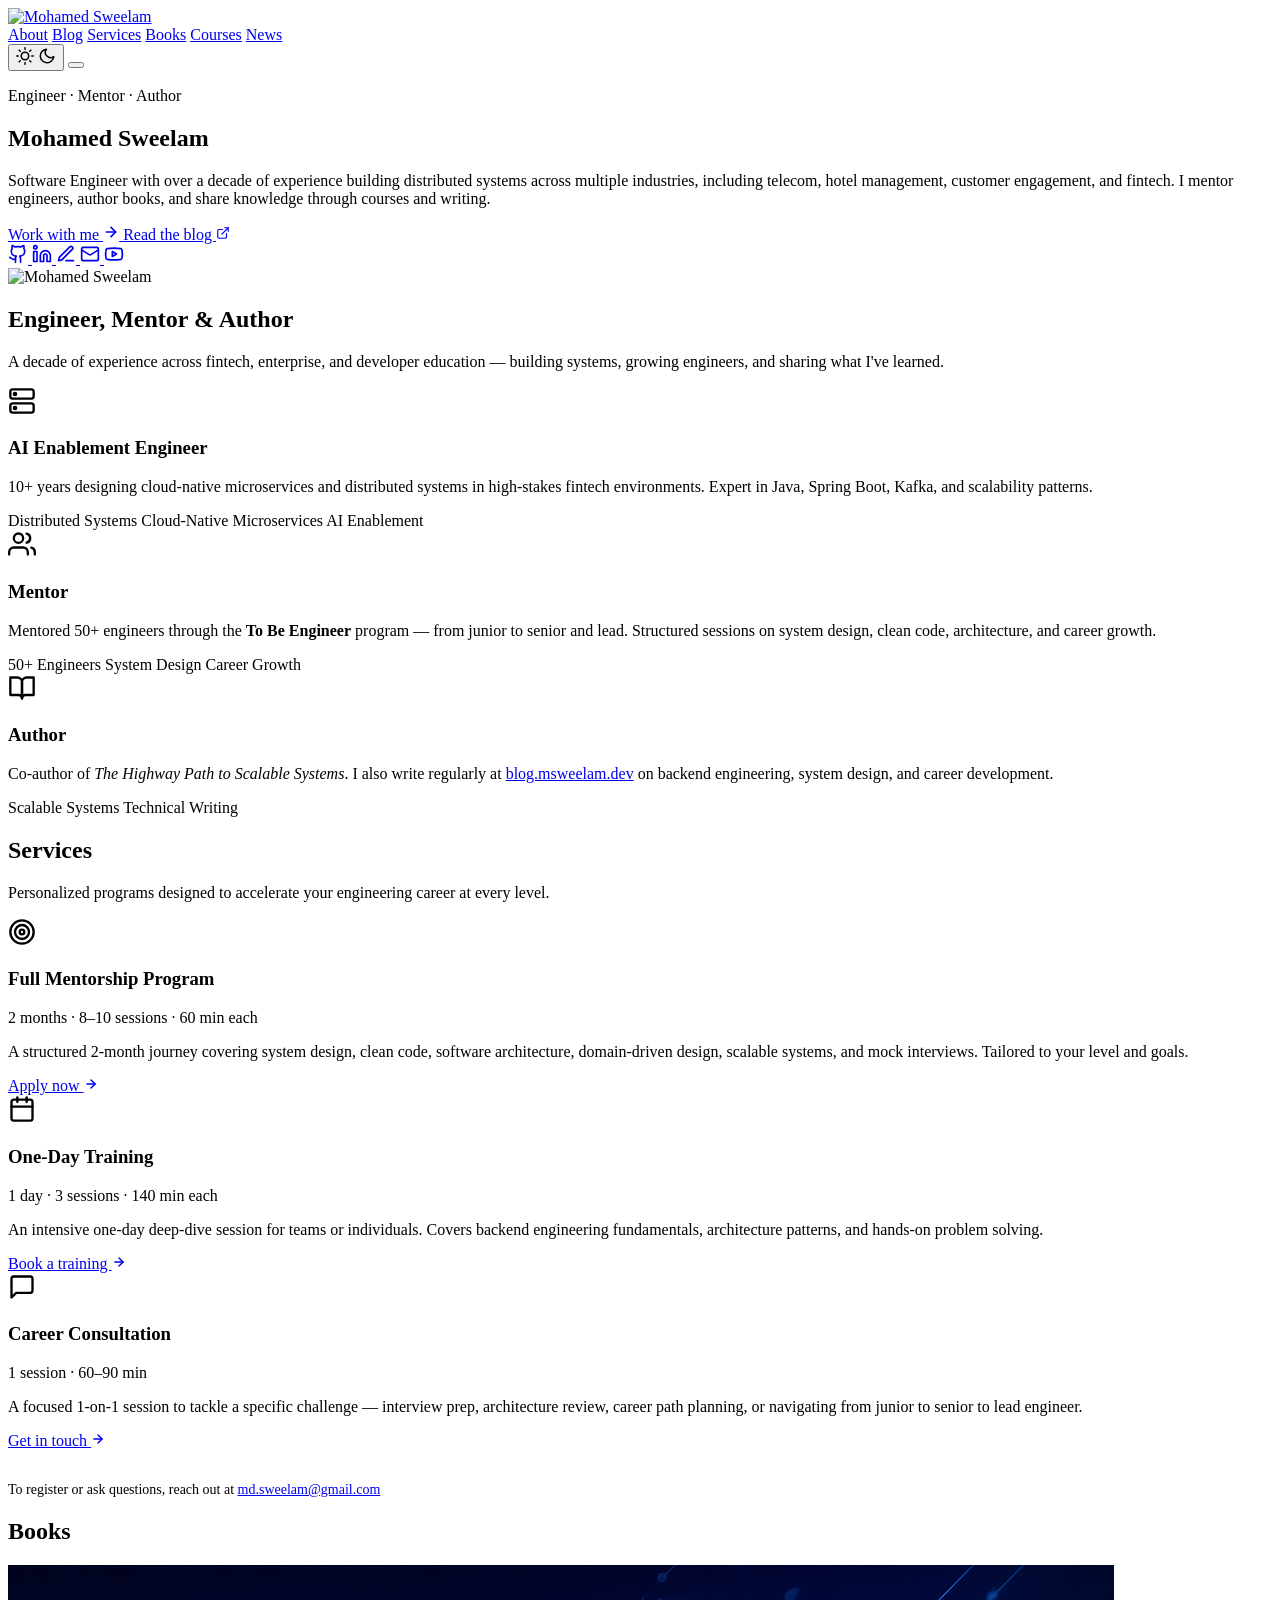
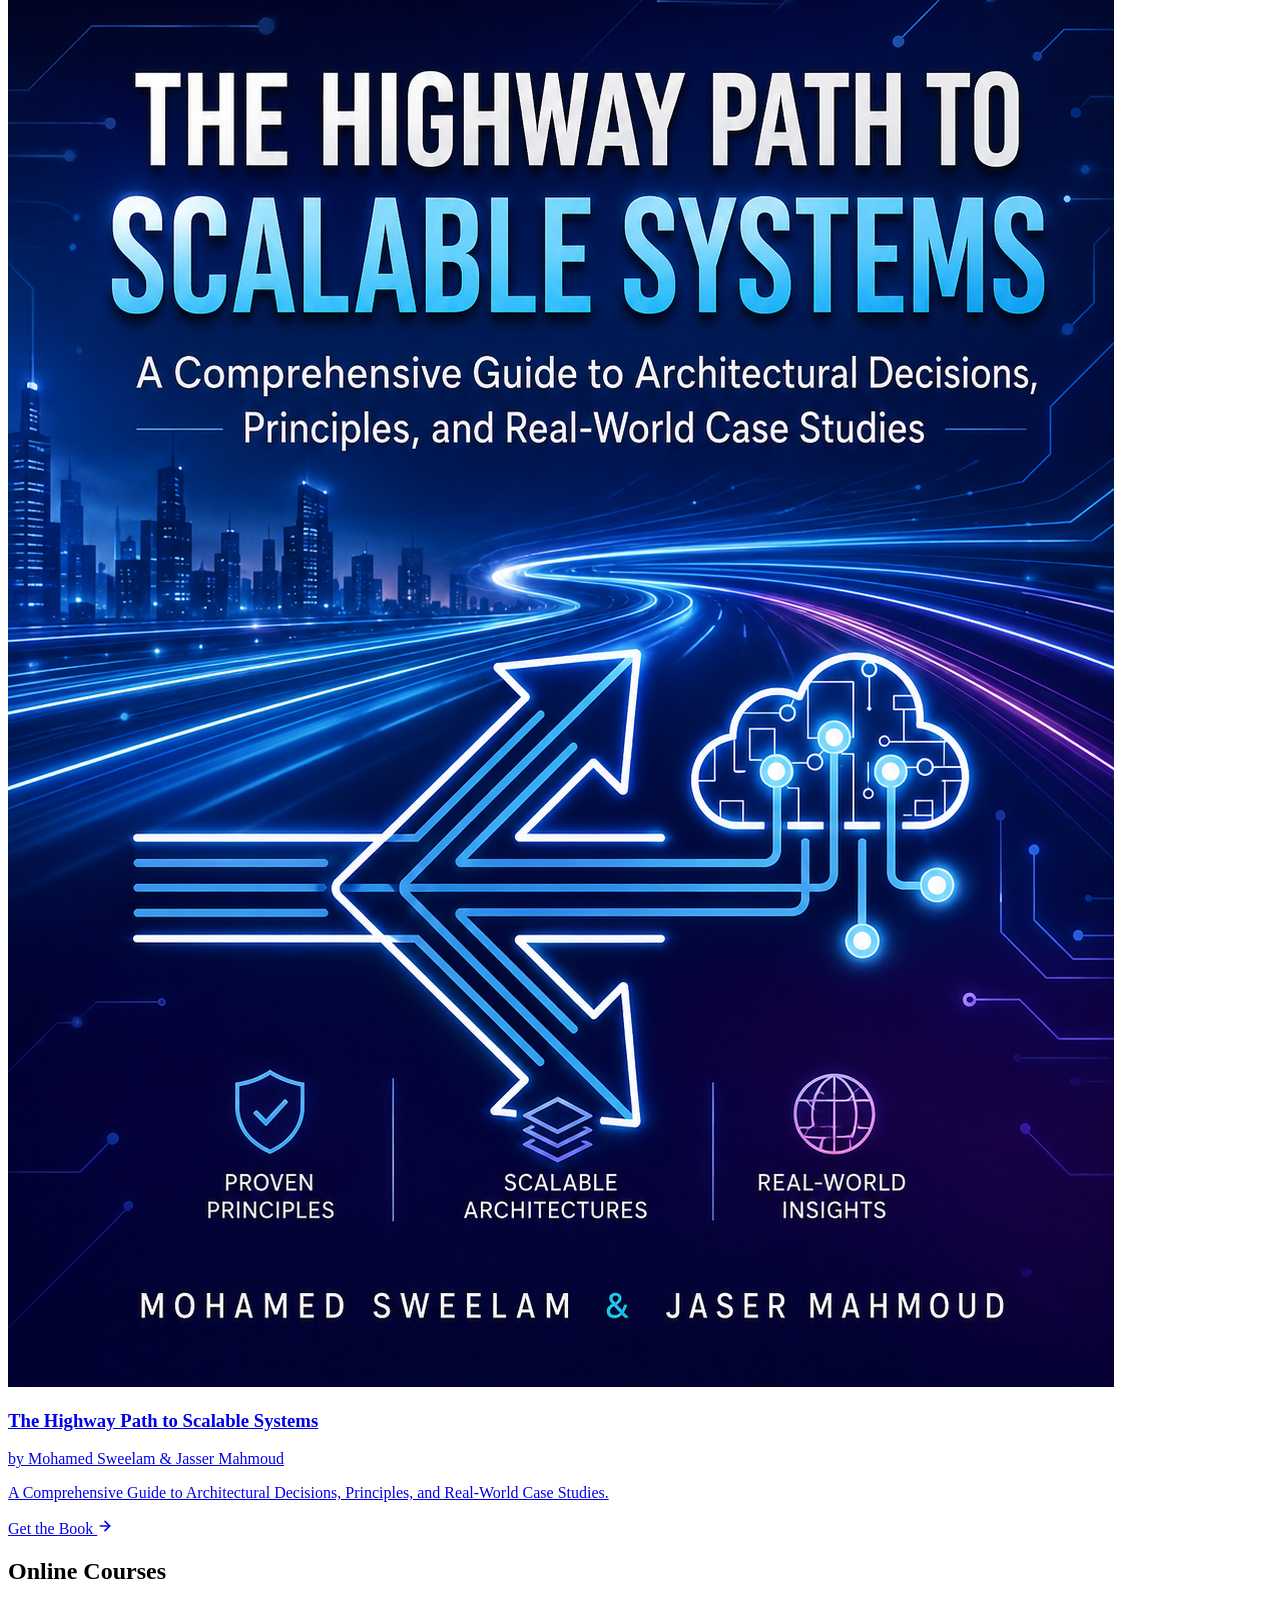
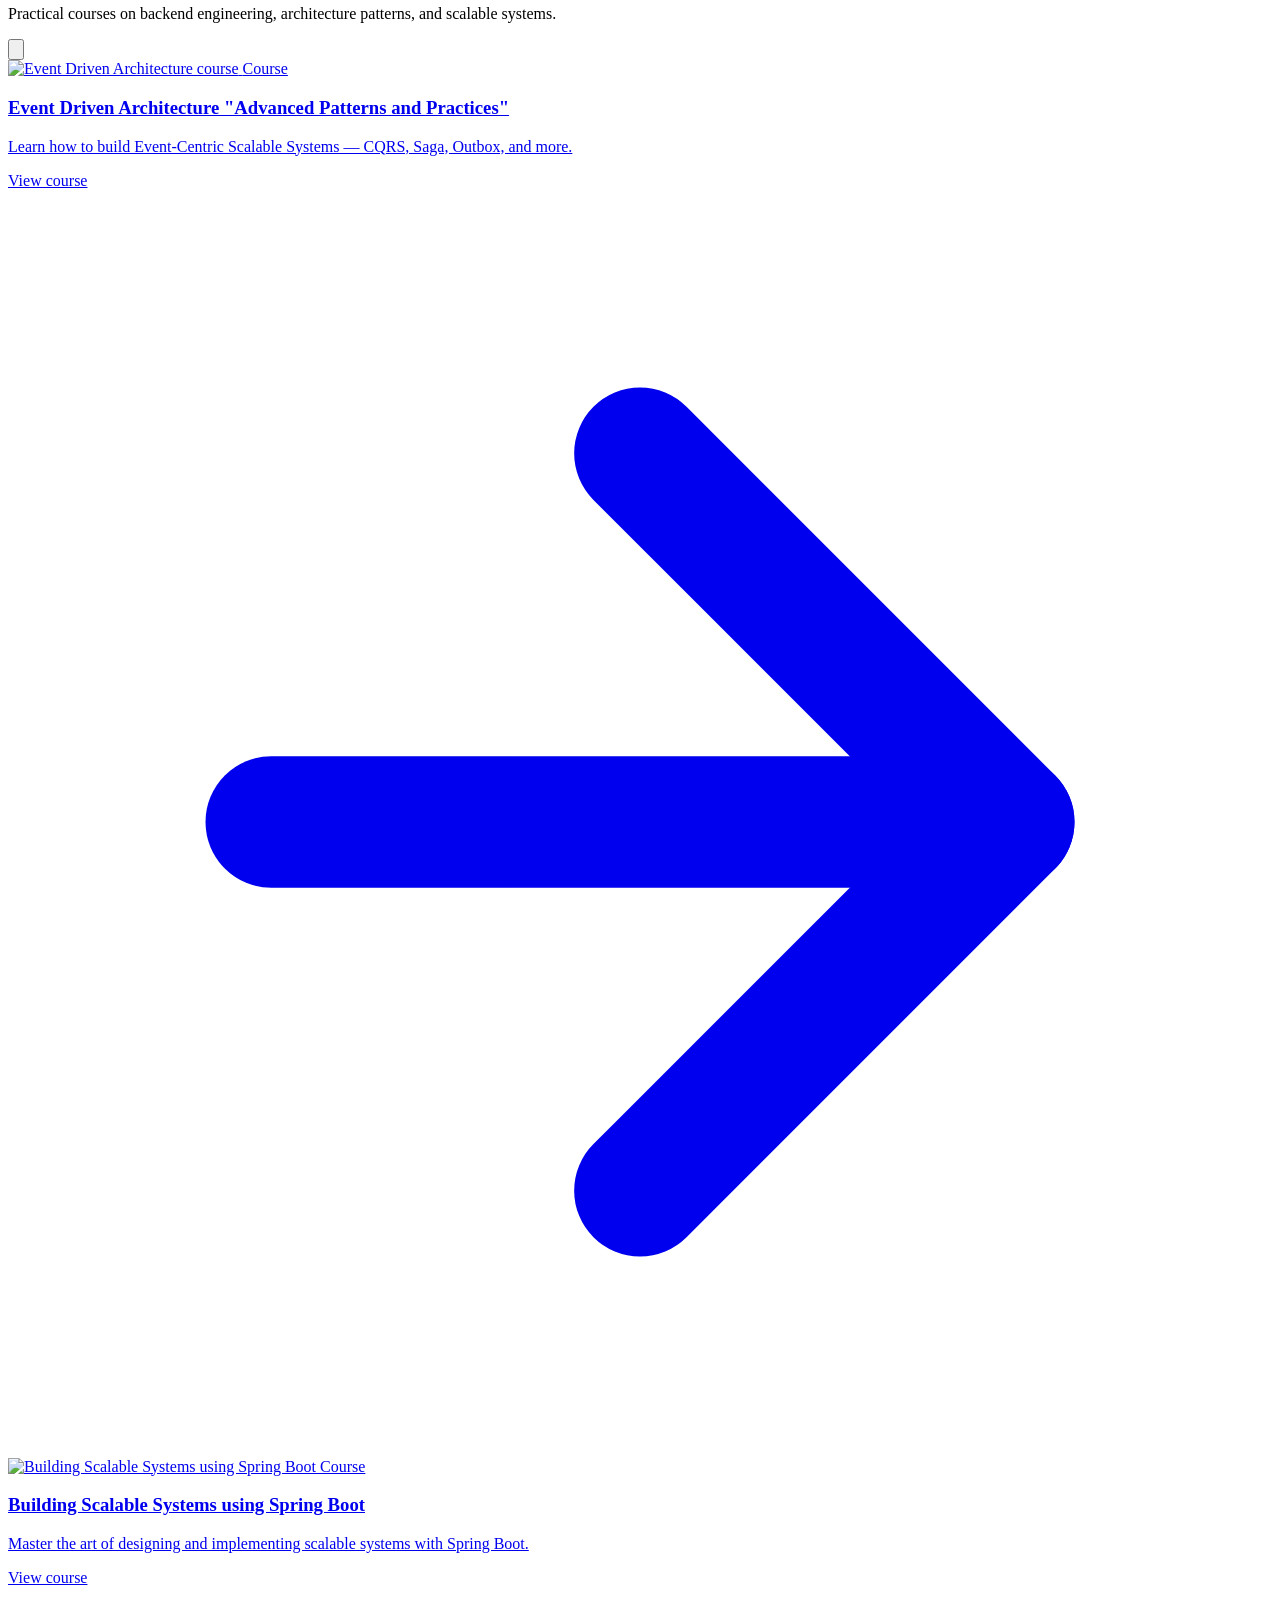
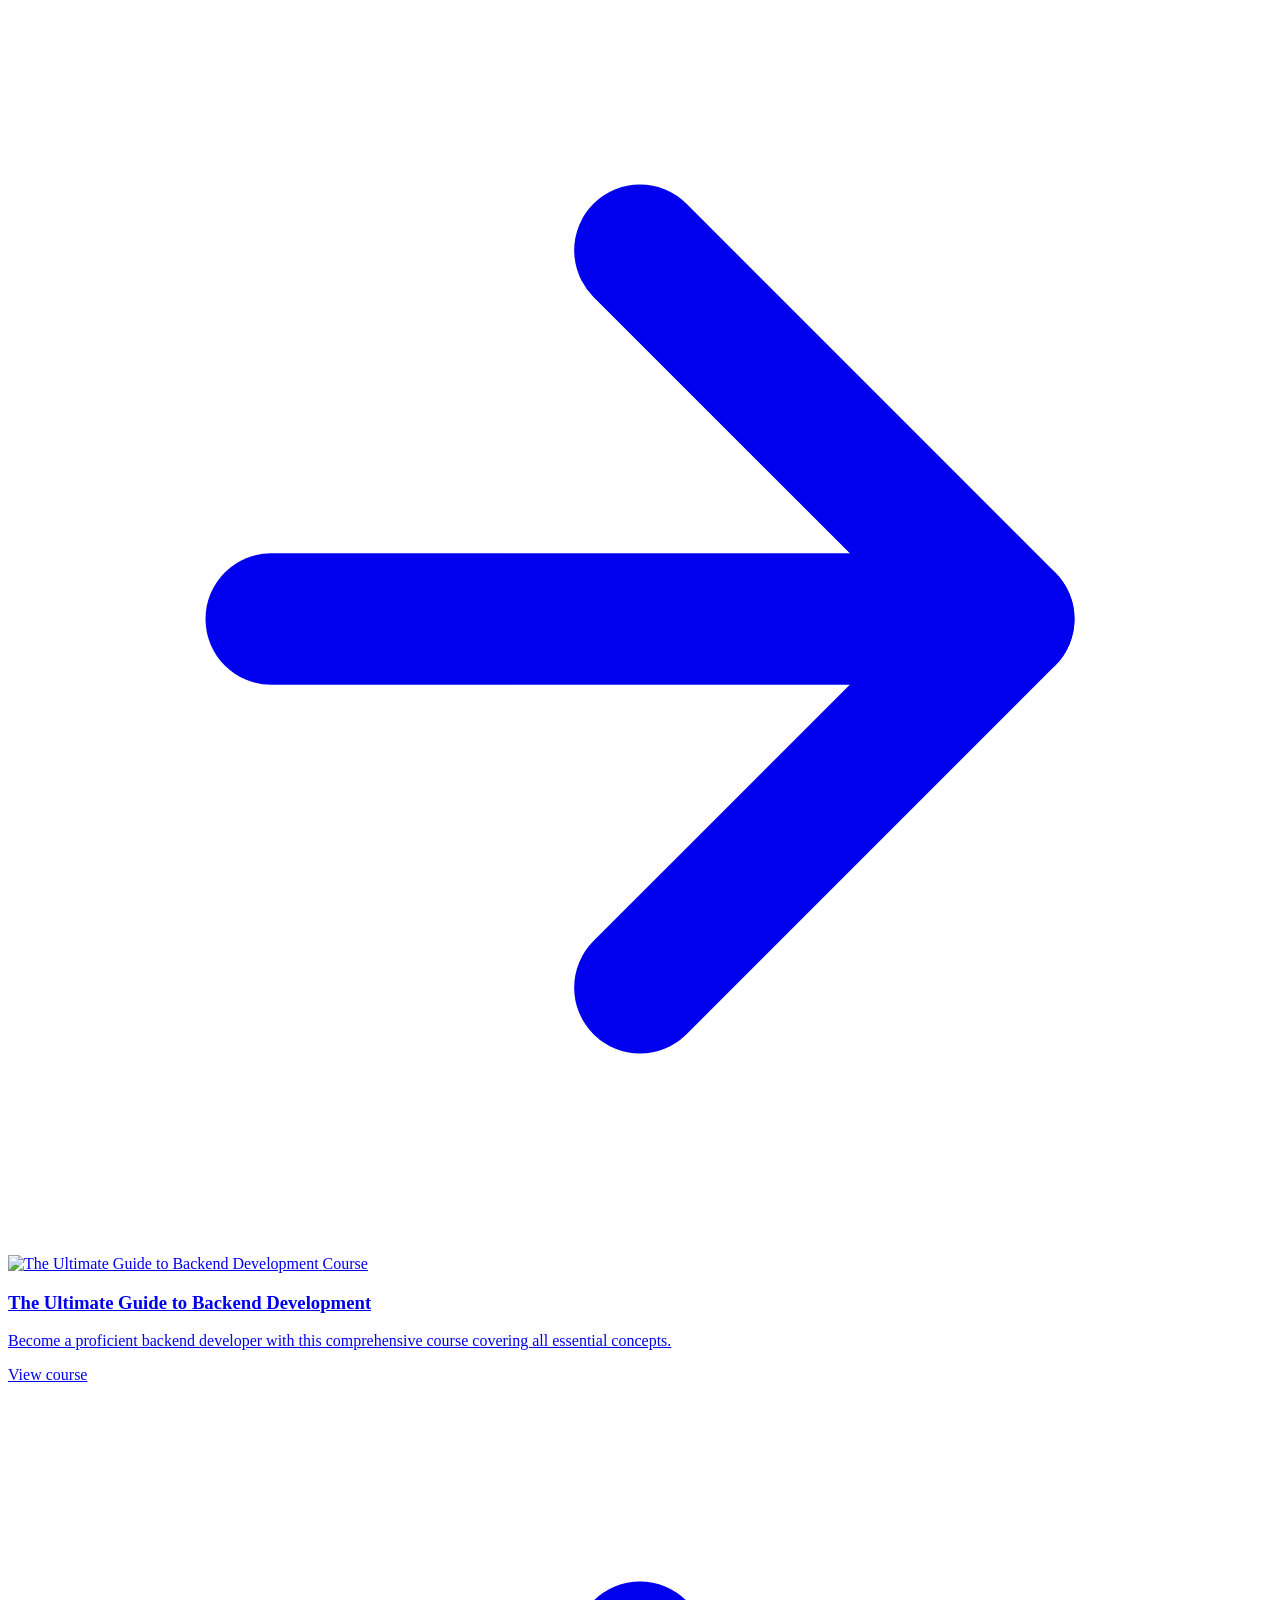
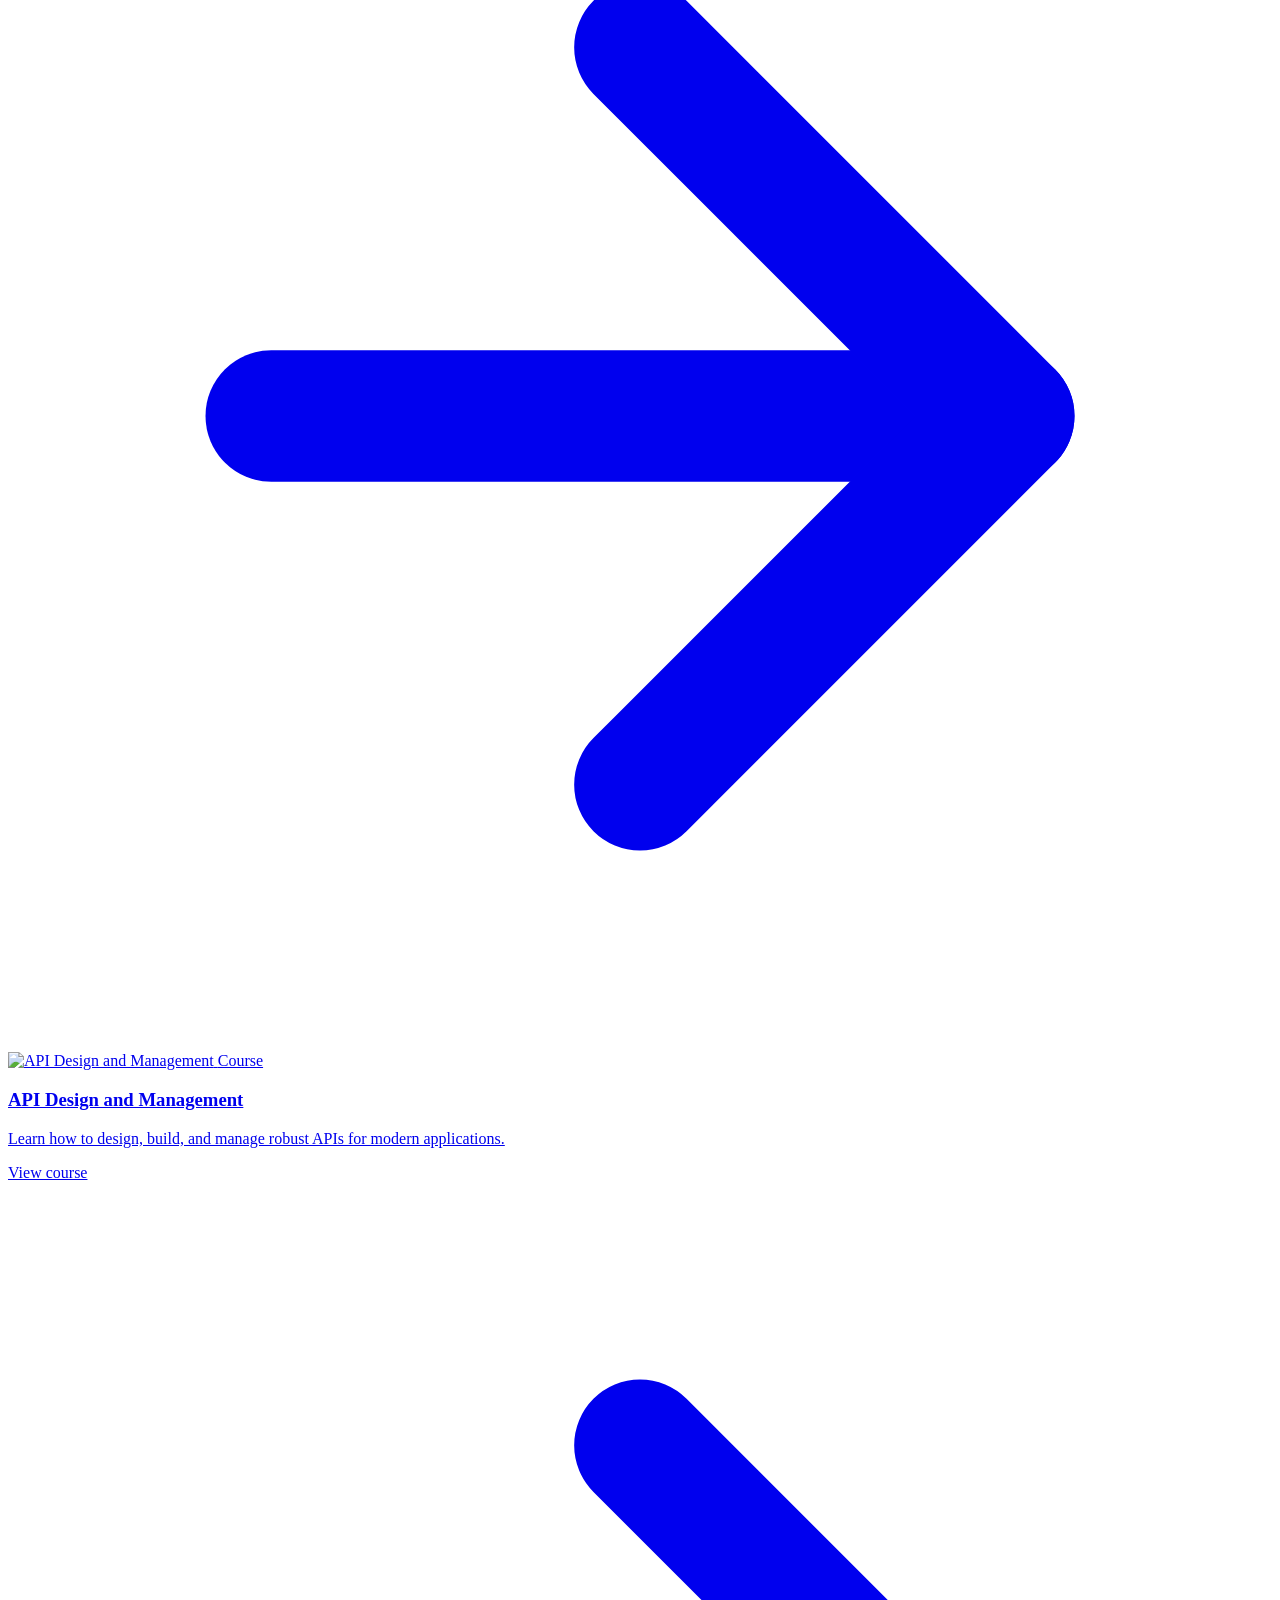
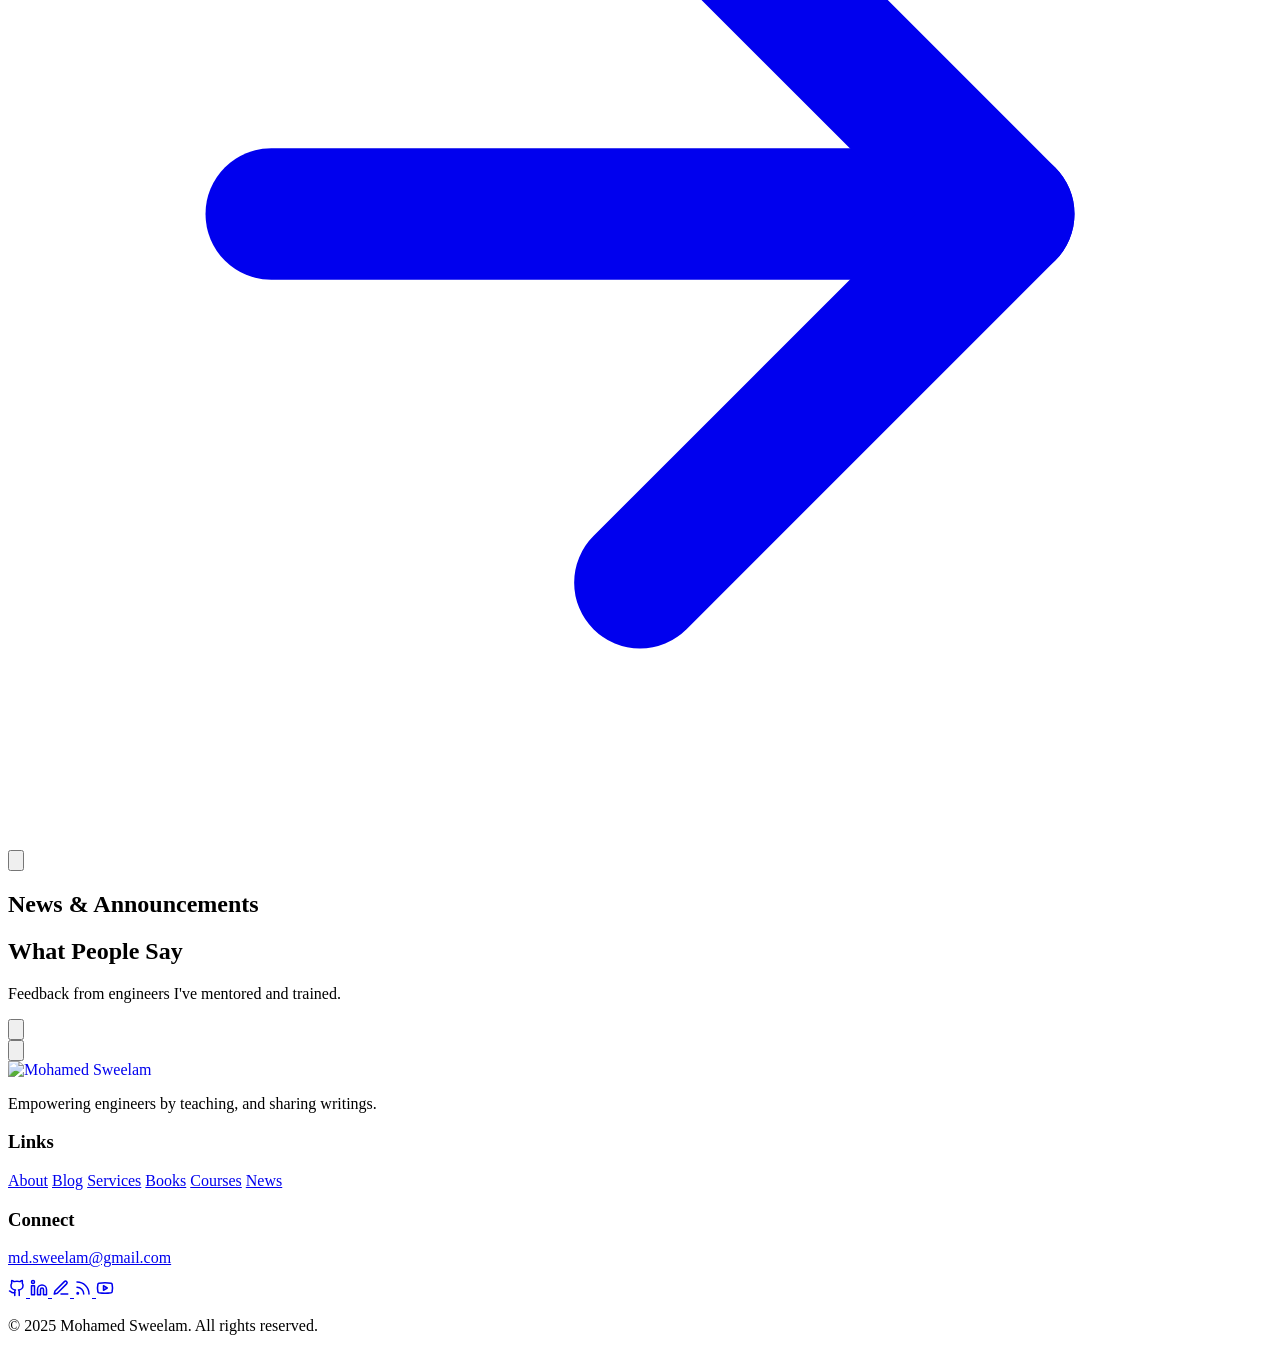
==== commit a0f2a728: "introduce FVP" ====
--- a/index.html
+++ b/index.html
@@ -5,11 +5,13 @@
     <meta charset="UTF-8">
     <meta name="viewport" content="width=device-width, initial-scale=1.0">
     <title>Mohamed Sweelam — Engineer, Mentor &amp; Author</title>
-    <meta name="description" content="«Software Engineer, Mentor, and Author specializing in distributed systems, cloud-native architectures, and developer education.">
+    <meta name="description"
+        content="«Software Engineer, Mentor, and Author specializing in distributed systems, cloud-native architectures, and developer education.">
 
     <!-- Open Graph -->
     <meta property="og:title" content="Mohamed Sweelam — Engineer, Mentor &amp; Author">
-    <meta property="og:description" content="Software Engineer, Mentor, and Author specializing in distributed systems, cloud-native architectures, and developer education.">
+    <meta property="og:description"
+        content="Software Engineer, Mentor, and Author specializing in distributed systems, cloud-native architectures, and developer education.">
     <meta property="og:image" content="https://msweelam.dev/img/me.png">
     <meta property="og:url" content="https://msweelam.dev">
     <meta property="og:type" content="website">
@@ -25,11 +27,11 @@
 
     <!-- Anti-FOUC: apply saved theme before first paint -->
     <script>
-    (function(){
-        var t = localStorage.getItem('theme');
-        var p = window.matchMedia('(prefers-color-scheme: dark)').matches;
-        if (t === 'dark' || (!t && p)) document.documentElement.setAttribute('data-theme','dark');
-    })();
+        (function () {
+            var t = localStorage.getItem('theme');
+            var p = window.matchMedia('(prefers-color-scheme: dark)').matches;
+            if (t === 'dark' || (!t && p)) document.documentElement.setAttribute('data-theme', 'dark');
+        })();
     </script>
 
     <!-- JSON-LD Person schema -->
@@ -51,391 +53,582 @@
 
 <body>
 
-<!-- ─── HEADER ─────────────────────────────────────────── -->
-<header class="site-header">
-    <nav class="nav container">
-        <a href="/" class="nav-logo" aria-label="Home">
-            <div class="logo-img-wrap">
-                <img src="img/my-logo.jpeg" alt="Mohamed Sweelam" class="site-logo" data-light="img/my-logo.jpeg" data-dark="img/my-logo-dark.png">
-            </div>
-        </a>
-
-        <div class="nav-links" id="nav-links" role="navigation">
-            <a href="#about">About</a>
-            <a href="https://blog.msweelam.dev" target="_blank" rel="noopener noreferrer">Blog</a>
-            <a href="#services">Services</a>
-            <a href="#books">Books</a>
-            <a href="#courses">Courses</a>
-            <a href="#news">News</a>
+    <!-- ─── HEADER ─────────────────────────────────────────── -->
+    <header class="site-header">
+        <nav class="nav container">
+            <a href="/" class="nav-logo" aria-label="Home">
+                <div class="logo-img-wrap">
+                    <img src="img/my-logo.jpeg" alt="Mohamed Sweelam" class="site-logo" data-light="img/my-logo.jpeg"
+                        data-dark="img/my-logo-dark.png">
+                </div>
+            </a>
+
+            <div class="nav-links" id="nav-links" role="navigation">
+                <a href="#about">About</a>
+                <a href="https://blog.msweelam.dev" target="_blank" rel="noopener noreferrer">Blog</a>
+                <a href="#services">Services</a>
+                <a href="#books">Books</a>
+                <a href="#courses">Courses</a>
+                <a href="#news">News</a>
+            </div>
+
+            <button class="theme-toggle" id="theme-toggle" aria-label="Toggle dark mode">
+                <svg class="icon-sun" width="18" height="18" viewBox="0 0 24 24" fill="none" stroke="currentColor"
+                    stroke-width="2" stroke-linecap="round" stroke-linejoin="round" aria-hidden="true">
+                    <circle cx="12" cy="12" r="5" />
+                    <line x1="12" y1="1" x2="12" y2="3" />
+                    <line x1="12" y1="21" x2="12" y2="23" />
+                    <line x1="4.22" y1="4.22" x2="5.64" y2="5.64" />
+                    <line x1="18.36" y1="18.36" x2="19.78" y2="19.78" />
+                    <line x1="1" y1="12" x2="3" y2="12" />
+                    <line x1="21" y1="12" x2="23" y2="12" />
+                    <line x1="4.22" y1="19.78" x2="5.64" y2="18.36" />
+                    <line x1="18.36" y1="5.64" x2="19.78" y2="4.22" />
+                </svg>
+                <svg class="icon-moon" width="18" height="18" viewBox="0 0 24 24" fill="none" stroke="currentColor"
+                    stroke-width="2" stroke-linecap="round" stroke-linejoin="round" aria-hidden="true">
+                    <path d="M21 12.79A9 9 0 1 1 11.21 3 7 7 0 0 0 21 12.79z" />
+                </svg>
+            </button>
+
+            <button class="nav-toggle" id="nav-toggle" aria-label="Toggle navigation" aria-expanded="false">
+                <span></span><span></span><span></span>
+            </button>
+        </nav>
+    </header>
+
+    <main>
+
+        <!-- ─── HERO ───────────────────────────────────────────── -->
+        <section class="hero">
+            <div class="container hero-grid">
+                <div class="hero-text">
+                    <p class="hero-eyebrow">Engineer &middot; Mentor &middot; Author</p>
+                    <h1>Mohamed Sweelam</h1>
+                    <p class="hero-tagline">Software Engineer with over a decade of experience building distributed
+                        systems across multiple industries, including telecom, hotel management, customer engagement,
+                        and fintech. I mentor engineers, author books, and share knowledge through courses and writing.
+                    </p>
+
+                    <div class="hero-actions">
+                        <a href="#services" class="btn btn-primary">
+                            Work with me
+                            <svg width="16" height="16" viewBox="0 0 24 24" fill="none" stroke="currentColor"
+                                stroke-width="2.5" stroke-linecap="round" stroke-linejoin="round" aria-hidden="true">
+                                <path d="M5 12h14" />
+                                <path d="m12 5 7 7-7 7" />
+                            </svg>
+                        </a>
+                        <a href="https://blog.msweelam.dev" target="_blank" rel="noopener noreferrer"
+                            class="btn btn-outline">
+                            Read the blog
+                            <svg width="14" height="14" viewBox="0 0 24 24" fill="none" stroke="currentColor"
+                                stroke-width="2" stroke-linecap="round" stroke-linejoin="round" aria-hidden="true">
+                                <path d="M18 13v6a2 2 0 0 1-2 2H5a2 2 0 0 1-2-2V8a2 2 0 0 1 2-2h6" />
+                                <polyline points="15 3 21 3 21 9" />
+                                <line x1="10" y1="14" x2="21" y2="3" />
+                            </svg>
+                        </a>
+                    </div>
+
+                    <nav class="social-row" aria-label="Social links">
+                        <a href="https://github.com/sweelam" target="_blank" rel="noopener noreferrer"
+                            aria-label="GitHub">
+                            <svg width="20" height="20" viewBox="0 0 24 24" fill="none" stroke="currentColor"
+                                stroke-width="2" stroke-linecap="round" stroke-linejoin="round" aria-hidden="true">
+                                <path
+                                    d="M15 22v-4a4.8 4.8 0 0 0-1-3.5c3 0 6-2 6-5.5.08-1.25-.27-2.48-1-3.5.28-1.15.28-2.35 0-3.5 0 0-1 0-3 1.5-2.64-.5-5.36-.5-8 0C6 2 5 2 5 2c-.3 1.15-.3 2.35 0 3.5A5.403 5.403 0 0 0 4 9c0 3.5 3 5.5 6 5.5-.39.49-.68 1.05-.85 1.65-.17.6-.22 1.23-.15 1.85v4" />
+                                <path d="M9 18c-4.51 2-5-2-7-2" />
+                            </svg>
+                        </a>
+                        <a href="https://www.linkedin.com/in/mohamedsweelam" target="_blank" rel="noopener noreferrer"
+                            aria-label="LinkedIn">
+                            <svg width="20" height="20" viewBox="0 0 24 24" fill="none" stroke="currentColor"
+                                stroke-width="2" stroke-linecap="round" stroke-linejoin="round" aria-hidden="true">
+                                <path
+                                    d="M16 8a6 6 0 0 1 6 6v7h-4v-7a2 2 0 0 0-2-2 2 2 0 0 0-2 2v7h-4v-7a6 6 0 0 1 6-6z" />
+                                <rect width="4" height="12" x="2" y="9" />
+                                <circle cx="4" cy="4" r="2" />
+                            </svg>
+                        </a>
+                        <a href="https://blog.msweelam.dev" target="_blank" rel="noopener noreferrer" aria-label="Blog">
+                            <svg width="20" height="20" viewBox="0 0 24 24" fill="none" stroke="currentColor"
+                                stroke-width="2" stroke-linecap="round" stroke-linejoin="round" aria-hidden="true">
+                                <path d="M12 20h9" />
+                                <path d="M16.5 3.5a2.12 2.12 0 0 1 3 3L7 19l-4 1 1-4Z" />
+                            </svg>
+                        </a>
+                        <a href="mailto:md.sweelam@gmail.com" aria-label="Email">
+                            <svg width="20" height="20" viewBox="0 0 24 24" fill="none" stroke="currentColor"
+                                stroke-width="2" stroke-linecap="round" stroke-linejoin="round" aria-hidden="true">
+                                <rect width="20" height="16" x="2" y="4" rx="2" />
+                                <path d="m22 7-8.97 5.7a1.94 1.94 0 0 1-2.06 0L2 7" />
+                            </svg>
+                        </a>
+                        <a href="https://www.youtube.com/@ArabSoftwareArchTalks" target="_blank"
+                            rel="noopener noreferrer" aria-label="YouTube">
+                            <svg width="20" height="20" viewBox="0 0 24 24" fill="none" stroke="currentColor"
+                                stroke-width="2" stroke-linecap="round" stroke-linejoin="round" aria-hidden="true">
+                                <path
+                                    d="M2.5 17a24.12 24.12 0 0 1 0-10 2 2 0 0 1 1.4-1.4 49.56 49.56 0 0 1 16.2 0A2 2 0 0 1 21.5 7a24.12 24.12 0 0 1 0 10 2 2 0 0 1-1.4 1.4 49.55 49.55 0 0 1-16.2 0A2 2 0 0 1 2.5 17" />
+                                <path d="m10 15 5-3-5-3z" />
+                            </svg>
+                        </a>
+                    </nav>
+                </div>
+
+                <div class="hero-photo">
+                    <img src="img/me.png" alt="Mohamed Sweelam">
+                </div>
+            </div>
+        </section>
+
+        <!-- ─── ABOUT — Engineer, Mentor & Author ──────────────── -->
+        <section id="about" class="section section-alt">
+            <div class="container">
+                <h2 class="section-title">Engineer, Mentor &amp; Author</h2>
+                <p class="section-intro">A decade of experience across fintech, enterprise, and developer education —
+                    building systems, growing engineers, and sharing what I've learned.</p>
+
+                <div class="roles-grid">
+
+                    <div class="role-card">
+                        <div class="role-icon">
+                            <svg width="28" height="28" viewBox="0 0 24 24" fill="none" stroke="currentColor"
+                                stroke-width="2" stroke-linecap="round" stroke-linejoin="round" aria-hidden="true">
+                                <rect width="20" height="8" x="2" y="2" rx="2" />
+                                <rect width="20" height="8" x="2" y="14" rx="2" />
+                                <circle cx="6" cy="6" r="1" />
+                                <circle cx="6" cy="18" r="1" />
+                            </svg>
+                        </div>
+                        <h3>AI Enablement Engineer</h3>
+                        <p>10+ years designing cloud-native microservices and distributed systems in high-stakes fintech
+                            environments. Expert in Java, Spring Boot, Kafka, and scalability patterns.</p>
+                        <div class="pills" style="margin-top:1rem">
+                            <span class="pill">Distributed Systems</span>
+                            <span class="pill">Cloud-Native</span>
+                            <span class="pill">Microservices</span>
+                            <span class="pill">AI Enablement</span>
+                        </div>
+                    </div>
+
+                    <div class="role-card">
+                        <div class="role-icon">
+                            <svg width="28" height="28" viewBox="0 0 24 24" fill="none" stroke="currentColor"
+                                stroke-width="2" stroke-linecap="round" stroke-linejoin="round" aria-hidden="true">
+                                <path d="M17 21v-2a4 4 0 0 0-4-4H5a4 4 0 0 0-4 4v2" />
+                                <circle cx="9" cy="7" r="4" />
+                                <path d="M23 21v-2a4 4 0 0 0-3-3.87" />
+                                <path d="M16 3.13a4 4 0 0 1 0 7.75" />
+                            </svg>
+                        </div>
+                        <h3>Mentor</h3>
+                        <p>Mentored 50+ engineers through the <strong>To Be Engineer</strong> program — from junior to
+                            senior and lead. Structured sessions on system design, clean code, architecture, and career
+                            growth.</p>
+                        <div class="pills" style="margin-top:1rem">
+                            <span class="pill">50+ Engineers</span>
+                            <span class="pill">System Design</span>
+                            <span class="pill">Career Growth</span>
+                        </div>
+                    </div>
+
+                    <div class="role-card">
+                        <div class="role-icon">
+                            <svg width="28" height="28" viewBox="0 0 24 24" fill="none" stroke="currentColor"
+                                stroke-width="2" stroke-linecap="round" stroke-linejoin="round" aria-hidden="true">
+                                <path d="M2 3h6a4 4 0 0 1 4 4v14a3 3 0 0 0-3-3H2z" />
+                                <path d="M22 3h-6a4 4 0 0 0-4 4v14a3 3 0 0 1 3-3h7z" />
+                            </svg>
+                        </div>
+                        <h3>Author</h3>
+                        <p>Co-author of <em>The Highway Path to Scalable Systems</em>. I also write regularly at <a
+                                href="https://blog.msweelam.dev" target="_blank" rel="noopener noreferrer"
+                                class="inline-link">blog.msweelam.dev</a> on backend engineering, system design, and
+                            career development.</p>
+                        <div class="pills" style="margin-top:1rem">
+                            <span class="pill">Scalable Systems</span>
+                            <span class="pill">Technical Writing</span>
+                        </div>
+                    </div>
+
+                </div>
+            </div>
+        </section>
+
+        <!-- ─── SERVICES ────────────────────────────────────────── -->
+        <section id="services" class="section section-alt">
+            <div class="container">
+                <h2 class="section-title">Services</h2>
+                <p class="section-intro">Personalized programs designed to accelerate your engineering career at every
+                    level.</p>
+
+                <div class="services-grid">
+
+                    <div class="service-card">
+                        <div class="service-icon">
+                            <svg width="28" height="28" viewBox="0 0 24 24" fill="none" stroke="currentColor"
+                                stroke-width="2" stroke-linecap="round" stroke-linejoin="round" aria-hidden="true">
+                                <circle cx="12" cy="12" r="10" />
+                                <circle cx="12" cy="12" r="6" />
+                                <circle cx="12" cy="12" r="2" />
+                            </svg>
+                        </div>
+                        <h3>Full Mentorship Program</h3>
+                        <p class="service-meta">2 months &middot; 8–10 sessions &middot; 60 min each</p>
+                        <p>A structured 2-month journey covering system design, clean code, software architecture,
+                            domain-driven design, scalable systems, and mock interviews. Tailored to your level and
+                            goals.</p>
+                        <a href="mailto:md.sweelam@gmail.com" class="service-cta">
+                            Apply now
+                            <svg width="14" height="14" viewBox="0 0 24 24" fill="none" stroke="currentColor"
+                                stroke-width="2.5" stroke-linecap="round" stroke-linejoin="round" aria-hidden="true">
+                                <path d="M5 12h14" />
+                                <path d="m12 5 7 7-7 7" />
+                            </svg>
+                        </a>
+                    </div>
+
+                    <div class="service-card">
+                        <div class="service-icon">
+                            <svg width="28" height="28" viewBox="0 0 24 24" fill="none" stroke="currentColor"
+                                stroke-width="2" stroke-linecap="round" stroke-linejoin="round" aria-hidden="true">
+                                <rect width="18" height="18" x="3" y="4" rx="2" ry="2" />
+                                <line x1="16" x2="16" y1="2" y2="6" />
+                                <line x1="8" x2="8" y1="2" y2="6" />
+                                <line x1="3" x2="21" y1="10" y2="10" />
+                            </svg>
+                        </div>
+                        <h3>One-Day Training</h3>
+                        <p class="service-meta">1 day &middot; 3 sessions &middot; 140 min each</p>
+                        <p>An intensive one-day deep-dive session for teams or individuals. Covers backend engineering
+                            fundamentals, architecture patterns, and hands-on problem solving.</p>
+                        <a href="mailto:md.sweelam@gmail.com" class="service-cta">
+                            Book a training
+                            <svg width="14" height="14" viewBox="0 0 24 24" fill="none" stroke="currentColor"
+                                stroke-width="2.5" stroke-linecap="round" stroke-linejoin="round" aria-hidden="true">
+                                <path d="M5 12h14" />
+                                <path d="m12 5 7 7-7 7" />
+                            </svg>
+                        </a>
+                    </div>
+
+                    <div class="service-card">
+                        <div class="service-icon">
+                            <svg width="28" height="28" viewBox="0 0 24 24" fill="none" stroke="currentColor"
+                                stroke-width="2" stroke-linecap="round" stroke-linejoin="round" aria-hidden="true">
+                                <path d="M21 15a2 2 0 0 1-2 2H7l-4 4V5a2 2 0 0 1 2-2h14a2 2 0 0 1 2 2z" />
+                            </svg>
+                        </div>
+                        <h3>Career Consultation</h3>
+                        <p class="service-meta">1 session &middot; 60–90 min</p>
+                        <p>A focused 1-on-1 session to tackle a specific challenge — interview prep, architecture
+                            review, career path planning, or navigating from junior to senior to lead engineer.</p>
+                        <a href="mailto:md.sweelam@gmail.com" class="service-cta">
+                            Get in touch
+                            <svg width="14" height="14" viewBox="0 0 24 24" fill="none" stroke="currentColor"
+                                stroke-width="2.5" stroke-linecap="round" stroke-linejoin="round" aria-hidden="true">
+                                <path d="M5 12h14" />
+                                <path d="m12 5 7 7-7 7" />
+                            </svg>
+                        </a>
+                    </div>
+
+                </div>
+
+                <p style="margin-top:2rem;font-size:0.875rem;color:var(--text-muted)">
+                    To register or ask questions, reach out at
+                    <a href="mailto:md.sweelam@gmail.com" class="inline-link">md.sweelam@gmail.com</a>
+                </p>
+            </div>
+        </section>
+
+        <!-- ─── BOOKS ──────────────────────────────────────────── -->
+        <section id="books" class="section">
+            <div class="container">
+                <h2 class="section-title">Books</h2>
+                <div class="books-grid">
+                    <a class="book-card" href="https://leanpub.com/thehighwaypathtoscalablesystems" target="_blank"
+                        rel="noopener noreferrer">
+                        <div class="book-card__cover">
+                            <img src="img/book-cover.png" alt="The Highway Path to Scalable Systems cover"
+                                loading="lazy">
+                        </div>
+                        <div class="book-card__body">
+                            <h3>The Highway Path to Scalable Systems</h3>
+                            <p class="book-card__author">by Mohamed Sweelam &amp; Jasser Mahmoud</p>
+                            <p class="book-card__desc">A Comprehensive Guide to Architectural Decisions, Principles, and
+                                Real-World Case Studies.</p>
+                            <div class="book-card__cta">
+                                Get the Book
+                                <svg width="16" height="16" viewBox="0 0 24 24" fill="none" stroke="currentColor"
+                                    stroke-width="2.5" stroke-linecap="round" stroke-linejoin="round"
+                                    aria-hidden="true">
+                                    <path d="M5 12h14" />
+                                    <path d="m12 5 7 7-7 7" />
+                                </svg>
+                            </div>
+                        </div>
+                    </a>
+                </div>
+            </div>
+        </section>
+
+        <!-- ─── ONLINE COURSES ─────────────────────────────────── -->
+        <section id="courses" class="section section-alt">
+            <div class="container">
+                <h2 class="section-title">Online Courses</h2>
+                <p class="section-intro">Practical courses on backend engineering, architecture patterns, and scalable
+                    systems.</p>
+                <div class="carousel-outer">
+                    <button class="carousel-arrow" id="courses-prev" aria-label="Previous">
+                        <svg xmlns="http://www.w3.org/2000/svg" viewBox="0 0 24 24" fill="none" stroke="currentColor"
+                            stroke-width="2" stroke-linecap="round" stroke-linejoin="round">
+                            <polyline points="15 18 9 12 15 6" />
+                        </svg>
+                    </button>
+                    <div class="carousel-wrapper">
+                        <div class="carousel-track" id="courses-track">
+                            <a class="course-card"
+                                href="https://www.udemy.com/course/eda-advanced-patterns-and-practices/?referralCode=4B1A85E1F31238EF7679"
+                                target="_blank" rel="noopener noreferrer">
+                                <div class="course-card__image">
+                                    <img src="img/eda.jpeg" alt="Event Driven Architecture course" loading="lazy">
+                                    <span class="course-card__badge">Course</span>
+                                </div>
+                                <div class="course-card__body">
+                                    <h3>Event Driven Architecture "Advanced Patterns and Practices"</h3>
+                                    <p>Learn how to build Event-Centric Scalable Systems — CQRS, Saga, Outbox, and more.
+                                    </p>
+                                    <div class="course-card__footer">View course <svg xmlns="http://www.w3.org/2000/svg"
+                                            viewBox="0 0 24 24" fill="none" stroke="currentColor" stroke-width="2.5"
+                                            stroke-linecap="round" stroke-linejoin="round" aria-hidden="true">
+                                            <line x1="5" y1="12" x2="19" y2="12" />
+                                            <polyline points="12 5 19 12 12 19" />
+                                        </svg></div>
+                                </div>
+                            </a>
+                            <a class="course-card"
+                                href="https://www.udemy.com/course/building-scalable-systems-using-spring-boot/?referralCode=CB05AE2070DF263B6393"
+                                target="_blank" rel="noopener noreferrer">
+                                <div class="course-card__image">
+                                    <img src="img/scalable-systems.png"
+                                        alt="Building Scalable Systems using Spring Boot" loading="lazy">
+                                    <span class="course-card__badge">Course</span>
+                                </div>
+                                <div class="course-card__body">
+                                    <h3>Building Scalable Systems using Spring Boot</h3>
+                                    <p>Master the art of designing and implementing scalable systems with Spring Boot.
+                                    </p>
+                                    <div class="course-card__footer">View course <svg xmlns="http://www.w3.org/2000/svg"
+                                            viewBox="0 0 24 24" fill="none" stroke="currentColor" stroke-width="2.5"
+                                            stroke-linecap="round" stroke-linejoin="round" aria-hidden="true">
+                                            <line x1="5" y1="12" x2="19" y2="12" />
+                                            <polyline points="12 5 19 12 12 19" />
+                                        </svg></div>
+                                </div>
+                            </a>
+                            <a class="course-card"
+                                href="https://www.udemy.com/course/ultimate-backend/?referralCode=3570134DDB42A4CD38A9"
+                                target="_blank" rel="noopener noreferrer">
+                                <div class="course-card__image">
+                                    <img src="img/modern-backend.png" alt="The Ultimate Guide to Backend Development"
+                                        loading="lazy">
+                                    <span class="course-card__badge">Course</span>
+                                </div>
+                                <div class="course-card__body">
+                                    <h3>The Ultimate Guide to Backend Development</h3>
+                                    <p>Become a proficient backend developer with this comprehensive course covering all
+                                        essential concepts.</p>
+                                    <div class="course-card__footer">View course <svg xmlns="http://www.w3.org/2000/svg"
+                                            viewBox="0 0 24 24" fill="none" stroke="currentColor" stroke-width="2.5"
+                                            stroke-linecap="round" stroke-linejoin="round" aria-hidden="true">
+                                            <line x1="5" y1="12" x2="19" y2="12" />
+                                            <polyline points="12 5 19 12 12 19" />
+                                        </svg></div>
+                                </div>
+                            </a>
+                            <a class="course-card"
+                                href="https://www.youtube.com/playlist?list=PLgAqrVq84PDcOryFRPZmhXR_FwGauGtyv"
+                                target="_blank" rel="noopener noreferrer">
+                                <div class="course-card__image">
+                                    <img src="img/api-design.png" alt="API Design and Management" loading="lazy">
+                                    <span class="course-card__badge">Course</span>
+                                </div>
+                                <div class="course-card__body">
+                                    <h3>API Design and Management</h3>
+                                    <p>Learn how to design, build, and manage robust APIs for modern applications.</p>
+                                    <div class="course-card__footer">View course <svg xmlns="http://www.w3.org/2000/svg"
+                                            viewBox="0 0 24 24" fill="none" stroke="currentColor" stroke-width="2.5"
+                                            stroke-linecap="round" stroke-linejoin="round" aria-hidden="true">
+                                            <line x1="5" y1="12" x2="19" y2="12" />
+                                            <polyline points="12 5 19 12 12 19" />
+                                        </svg></div>
+                                </div>
+                            </a>
+                        </div>
+                    </div>
+                    <button class="carousel-arrow" id="courses-next" aria-label="Next">
+                        <svg xmlns="http://www.w3.org/2000/svg" viewBox="0 0 24 24" fill="none" stroke="currentColor"
+                            stroke-width="2" stroke-linecap="round" stroke-linejoin="round">
+                            <polyline points="9 18 15 12 9 6" />
+                        </svg>
+                    </button>
+                </div>
+                <div class="carousel-dots" id="courses-dots"></div>
+            </div>
+        </section>
+
+
+        <!-- ─── NEWS & ANNOUNCEMENTS ───────────────────────────── -->
+        <section id="news" class="section">
+            <div class="container" style="max-width:800px">
+                <h2 class="section-title">News &amp; Announcements</h2>
+                <div class="news-list" id="news-list" data-limit="3"></div>
+            </div>
+        </section>
+
+        <!-- ─── WHAT PEOPLE SAY ────────────────────────────────── -->
+        <section id="testimonials" class="section">
+            <div class="container">
+                <h2 class="section-title">What People Say</h2>
+                <p class="section-intro">Feedback from engineers I've mentored and trained.</p>
+                <div class="carousel-outer">
+                    <button class="carousel-arrow" id="carousel-prev" aria-label="Previous">
+                        <svg xmlns="http://www.w3.org/2000/svg" viewBox="0 0 24 24" fill="none" stroke="currentColor"
+                            stroke-width="2" stroke-linecap="round" stroke-linejoin="round">
+                            <polyline points="15 18 9 12 15 6" />
+                        </svg>
+                    </button>
+                    <div class="carousel-wrapper">
+                        <div class="carousel-track" id="testimonials-track"></div>
+                    </div>
+                    <button class="carousel-arrow" id="carousel-next" aria-label="Next">
+                        <svg xmlns="http://www.w3.org/2000/svg" viewBox="0 0 24 24" fill="none" stroke="currentColor"
+                            stroke-width="2" stroke-linecap="round" stroke-linejoin="round">
+                            <polyline points="9 18 15 12 9 6" />
+                        </svg>
+                    </button>
+                </div>
+                <div class="carousel-dots" id="carousel-dots"></div>
+            </div>
+        </section>
+
+    </main>
+
+    <!-- ─── FOOTER ─────────────────────────────────────────── -->
+    <footer class="site-footer">
+        <div class="container footer-grid">
+            <div class="footer-col">
+                <a href="/" class="nav-logo" style="text-decoration:none">
+                    <div class="logo-img-wrap">
+                        <img src="img/my-logo.jpeg" alt="Mohamed Sweelam" class="site-logo"
+                            data-light="img/my-logo.jpeg" data-dark="img/my-logo-dark.png">
+                    </div>
+                </a>
+                <p class="footer-tagline">Empowering engineers by teaching, and sharing writings.</p>
+            </div>
+
+            <div class="footer-col">
+                <h3 class="footer-heading">Links</h3>
+                <a href="#about">About</a>
+                <a href="https://blog.msweelam.dev" target="_blank" rel="noopener noreferrer">Blog</a>
+                <a href="#services">Services</a>
+                <a href="#books">Books</a>
+                <a href="#courses">Courses</a>
+                <a href="#news">News</a>
+            </div>
+
+            <div class="footer-col">
+                <h3 class="footer-heading">Connect</h3>
+                <a href="mailto:md.sweelam@gmail.com">md.sweelam@gmail.com</a>
+                <nav class="social-row" aria-label="Social links" style="margin-top:0.75rem">
+                    <a href="https://github.com/sweelam" target="_blank" rel="noopener noreferrer" aria-label="GitHub">
+                        <svg width="18" height="18" viewBox="0 0 24 24" fill="none" stroke="currentColor"
+                            stroke-width="2" stroke-linecap="round" stroke-linejoin="round" aria-hidden="true">
+                            <path
+                                d="M15 22v-4a4.8 4.8 0 0 0-1-3.5c3 0 6-2 6-5.5.08-1.25-.27-2.48-1-3.5.28-1.15.28-2.35 0-3.5 0 0-1 0-3 1.5-2.64-.5-5.36-.5-8 0C6 2 5 2 5 2c-.3 1.15-.3 2.35 0 3.5A5.403 5.403 0 0 0 4 9c0 3.5 3 5.5 6 5.5-.39.49-.68 1.05-.85 1.65-.17.6-.22 1.23-.15 1.85v4" />
+                            <path d="M9 18c-4.51 2-5-2-7-2" />
+                        </svg>
+                    </a>
+                    <a href="https://www.linkedin.com/in/mohamedsweelam" target="_blank" rel="noopener noreferrer"
+                        aria-label="LinkedIn">
+                        <svg width="18" height="18" viewBox="0 0 24 24" fill="none" stroke="currentColor"
+                            stroke-width="2" stroke-linecap="round" stroke-linejoin="round" aria-hidden="true">
+                            <path d="M16 8a6 6 0 0 1 6 6v7h-4v-7a2 2 0 0 0-2-2 2 2 0 0 0-2 2v7h-4v-7a6 6 0 0 1 6-6z" />
+                            <rect width="4" height="12" x="2" y="9" />
+                            <circle cx="4" cy="4" r="2" />
+                        </svg>
+                    </a>
+                    <a href="https://blog.msweelam.dev" target="_blank" rel="noopener noreferrer" aria-label="Blog">
+                        <svg width="18" height="18" viewBox="0 0 24 24" fill="none" stroke="currentColor"
+                            stroke-width="2" stroke-linecap="round" stroke-linejoin="round" aria-hidden="true">
+                            <path d="M12 20h9" />
+                            <path d="M16.5 3.5a2.12 2.12 0 0 1 3 3L7 19l-4 1 1-4Z" />
+                        </svg>
+                    </a>
+                    <a href="https://blog.msweelam.dev/rss.xml" target="_blank" rel="noopener noreferrer"
+                        aria-label="RSS Feed">
+                        <svg width="18" height="18" viewBox="0 0 24 24" fill="none" stroke="currentColor"
+                            stroke-width="2" stroke-linecap="round" stroke-linejoin="round" aria-hidden="true">
+                            <path d="M4 11a9 9 0 0 1 9 9" />
+                            <path d="M4 4a16 16 0 0 1 16 16" />
+                            <circle cx="5" cy="19" r="1" />
+                        </svg>
+                    </a>
+                    <a href="https://www.youtube.com/@ArabSoftwareArchTalks" target="_blank" rel="noopener noreferrer"
+                        aria-label="YouTube">
+                        <svg width="18" height="18" viewBox="0 0 24 24" fill="none" stroke="currentColor"
+                            stroke-width="2" stroke-linecap="round" stroke-linejoin="round" aria-hidden="true">
+                            <path
+                                d="M2.5 17a24.12 24.12 0 0 1 0-10 2 2 0 0 1 1.4-1.4 49.56 49.56 0 0 1 16.2 0A2 2 0 0 1 21.5 7a24.12 24.12 0 0 1 0 10 2 2 0 0 1-1.4 1.4 49.55 49.55 0 0 1-16.2 0A2 2 0 0 1 2.5 17" />
+                            <path d="m10 15 5-3-5-3z" />
+                        </svg>
+                    </a>
+                </nav>
+            </div>
         </div>
 
-        <button class="theme-toggle" id="theme-toggle" aria-label="Toggle dark mode">
-            <svg class="icon-sun" width="18" height="18" viewBox="0 0 24 24" fill="none" stroke="currentColor" stroke-width="2" stroke-linecap="round" stroke-linejoin="round" aria-hidden="true"><circle cx="12" cy="12" r="5"/><line x1="12" y1="1" x2="12" y2="3"/><line x1="12" y1="21" x2="12" y2="23"/><line x1="4.22" y1="4.22" x2="5.64" y2="5.64"/><line x1="18.36" y1="18.36" x2="19.78" y2="19.78"/><line x1="1" y1="12" x2="3" y2="12"/><line x1="21" y1="12" x2="23" y2="12"/><line x1="4.22" y1="19.78" x2="5.64" y2="18.36"/><line x1="18.36" y1="5.64" x2="19.78" y2="4.22"/></svg>
-            <svg class="icon-moon" width="18" height="18" viewBox="0 0 24 24" fill="none" stroke="currentColor" stroke-width="2" stroke-linecap="round" stroke-linejoin="round" aria-hidden="true"><path d="M21 12.79A9 9 0 1 1 11.21 3 7 7 0 0 0 21 12.79z"/></svg>
-        </button>
-
-        <button class="nav-toggle" id="nav-toggle" aria-label="Toggle navigation" aria-expanded="false">
-            <span></span><span></span><span></span>
-        </button>
-    </nav>
-</header>
-
-<main>
-
-<!-- ─── HERO ───────────────────────────────────────────── -->
-<section class="hero">
-    <div class="container hero-grid">
-        <div class="hero-text">
-            <p class="hero-eyebrow">Engineer &middot; Mentor &middot; Author</p>
-            <h1>Mohamed Sweelam</h1>
-            <p class="hero-tagline">Software Engineer with over a decade of experience building distributed systems across multiple industries, including telecom, hotel management, customer engagement, and fintech. I mentor engineers, author books, and share knowledge through courses and writing.</p>
-
-            <div class="hero-actions">
-                <a href="#services" class="btn btn-primary">
-                    Work with me
-                    <svg width="16" height="16" viewBox="0 0 24 24" fill="none" stroke="currentColor" stroke-width="2.5" stroke-linecap="round" stroke-linejoin="round" aria-hidden="true"><path d="M5 12h14"/><path d="m12 5 7 7-7 7"/></svg>
-                </a>
-                <a href="https://blog.msweelam.dev" target="_blank" rel="noopener noreferrer" class="btn btn-outline">
-                    Read the blog
-                    <svg width="14" height="14" viewBox="0 0 24 24" fill="none" stroke="currentColor" stroke-width="2" stroke-linecap="round" stroke-linejoin="round" aria-hidden="true"><path d="M18 13v6a2 2 0 0 1-2 2H5a2 2 0 0 1-2-2V8a2 2 0 0 1 2-2h6"/><polyline points="15 3 21 3 21 9"/><line x1="10" y1="14" x2="21" y2="3"/></svg>
-                </a>
-            </div>
-
-            <nav class="social-row" aria-label="Social links">
-                <a href="https://github.com/sweelam" target="_blank" rel="noopener noreferrer" aria-label="GitHub">
-                    <svg width="20" height="20" viewBox="0 0 24 24" fill="none" stroke="currentColor" stroke-width="2" stroke-linecap="round" stroke-linejoin="round" aria-hidden="true"><path d="M15 22v-4a4.8 4.8 0 0 0-1-3.5c3 0 6-2 6-5.5.08-1.25-.27-2.48-1-3.5.28-1.15.28-2.35 0-3.5 0 0-1 0-3 1.5-2.64-.5-5.36-.5-8 0C6 2 5 2 5 2c-.3 1.15-.3 2.35 0 3.5A5.403 5.403 0 0 0 4 9c0 3.5 3 5.5 6 5.5-.39.49-.68 1.05-.85 1.65-.17.6-.22 1.23-.15 1.85v4"/><path d="M9 18c-4.51 2-5-2-7-2"/></svg>
-                </a>
-                <a href="https://www.linkedin.com/in/mohamedsweelam" target="_blank" rel="noopener noreferrer" aria-label="LinkedIn">
-                    <svg width="20" height="20" viewBox="0 0 24 24" fill="none" stroke="currentColor" stroke-width="2" stroke-linecap="round" stroke-linejoin="round" aria-hidden="true"><path d="M16 8a6 6 0 0 1 6 6v7h-4v-7a2 2 0 0 0-2-2 2 2 0 0 0-2 2v7h-4v-7a6 6 0 0 1 6-6z"/><rect width="4" height="12" x="2" y="9"/><circle cx="4" cy="4" r="2"/></svg>
-                </a>
-                <a href="https://blog.msweelam.dev" target="_blank" rel="noopener noreferrer" aria-label="Blog">
-                    <svg width="20" height="20" viewBox="0 0 24 24" fill="none" stroke="currentColor" stroke-width="2" stroke-linecap="round" stroke-linejoin="round" aria-hidden="true"><path d="M12 20h9"/><path d="M16.5 3.5a2.12 2.12 0 0 1 3 3L7 19l-4 1 1-4Z"/></svg>
-                </a>
-                <a href="mailto:md.sweelam@gmail.com" aria-label="Email">
-                    <svg width="20" height="20" viewBox="0 0 24 24" fill="none" stroke="currentColor" stroke-width="2" stroke-linecap="round" stroke-linejoin="round" aria-hidden="true"><rect width="20" height="16" x="2" y="4" rx="2"/><path d="m22 7-8.97 5.7a1.94 1.94 0 0 1-2.06 0L2 7"/></svg>
-                </a>
-                <a href="https://www.youtube.com/@ArabSoftwareArchTalks" target="_blank" rel="noopener noreferrer" aria-label="YouTube">
-                    <svg width="20" height="20" viewBox="0 0 24 24" fill="none" stroke="currentColor" stroke-width="2" stroke-linecap="round" stroke-linejoin="round" aria-hidden="true"><path d="M2.5 17a24.12 24.12 0 0 1 0-10 2 2 0 0 1 1.4-1.4 49.56 49.56 0 0 1 16.2 0A2 2 0 0 1 21.5 7a24.12 24.12 0 0 1 0 10 2 2 0 0 1-1.4 1.4 49.55 49.55 0 0 1-16.2 0A2 2 0 0 1 2.5 17"/><path d="m10 15 5-3-5-3z"/></svg>
-                </a>
-            </nav>
+        <div class="footer-bottom container">
+            <p>&copy; 2025 Mohamed Sweelam. All rights reserved.</p>
         </div>
-
-        <div class="hero-photo">
-            <img src="img/me.png" alt="Mohamed Sweelam">
-        </div>
-    </div>
-</section>
-
-<!-- ─── ABOUT — Engineer, Mentor & Author ──────────────── -->
-<section id="about" class="section section-alt">
-    <div class="container">
-        <h2 class="section-title">Engineer, Mentor &amp; Author</h2>
-        <p class="section-intro">A decade of experience across fintech, enterprise, and developer education — building systems, growing engineers, and sharing what I've learned.</p>
-
-        <div class="roles-grid">
-
-            <div class="role-card">
-                <div class="role-icon">
-                    <svg width="28" height="28" viewBox="0 0 24 24" fill="none" stroke="currentColor" stroke-width="2" stroke-linecap="round" stroke-linejoin="round" aria-hidden="true"><rect width="20" height="8" x="2" y="2" rx="2"/><rect width="20" height="8" x="2" y="14" rx="2"/><circle cx="6" cy="6" r="1"/><circle cx="6" cy="18" r="1"/></svg>
-                </div>
-                <h3>AI Enablement Engineer</h3>
-                <p>10+ years designing cloud-native microservices and distributed systems in high-stakes fintech environments. Expert in Java, Spring Boot, Kafka, and scalability patterns.</p>
-                <div class="pills" style="margin-top:1rem">
-                    <span class="pill">Distributed Systems</span>
-                    <span class="pill">Cloud-Native</span>
-                    <span class="pill">Microservices</span>
-                    <span class="pill">AI Enablement</span>
-                </div>
-            </div>
-
-            <div class="role-card">
-                <div class="role-icon">
-                    <svg width="28" height="28" viewBox="0 0 24 24" fill="none" stroke="currentColor" stroke-width="2" stroke-linecap="round" stroke-linejoin="round" aria-hidden="true"><path d="M17 21v-2a4 4 0 0 0-4-4H5a4 4 0 0 0-4 4v2"/><circle cx="9" cy="7" r="4"/><path d="M23 21v-2a4 4 0 0 0-3-3.87"/><path d="M16 3.13a4 4 0 0 1 0 7.75"/></svg>
-                </div>
-                <h3>Mentor</h3>
-                <p>Mentored 50+ engineers through the <strong>To Be Engineer</strong> program — from junior to senior and lead. Structured sessions on system design, clean code, architecture, and career growth.</p>
-                <div class="pills" style="margin-top:1rem">
-                    <span class="pill">50+ Engineers</span>
-                    <span class="pill">System Design</span>
-                    <span class="pill">Career Growth</span>
-                </div>
-            </div>
-
-            <div class="role-card">
-                <div class="role-icon">
-                    <svg width="28" height="28" viewBox="0 0 24 24" fill="none" stroke="currentColor" stroke-width="2" stroke-linecap="round" stroke-linejoin="round" aria-hidden="true"><path d="M2 3h6a4 4 0 0 1 4 4v14a3 3 0 0 0-3-3H2z"/><path d="M22 3h-6a4 4 0 0 0-4 4v14a3 3 0 0 1 3-3h7z"/></svg>
-                </div>
-                <h3>Author</h3>
-                <p>Co-author of <em>The Highway Path to Scalable Systems</em>. I also write regularly at <a href="https://blog.msweelam.dev" target="_blank" rel="noopener noreferrer" class="inline-link">blog.msweelam.dev</a> on backend engineering, system design, and career development.</p>
-                <div class="pills" style="margin-top:1rem">
-                    <span class="pill">Scalable Systems</span>
-                    <span class="pill">Technical Writing</span>
-                </div>
-            </div>
-
-        </div>
-    </div>
-</section>
-
-<!-- ─── SERVICES ────────────────────────────────────────── -->
-<section id="services" class="section section-alt">
-    <div class="container">
-        <h2 class="section-title">Services</h2>
-        <p class="section-intro">Personalized programs designed to accelerate your engineering career at every level.</p>
-
-        <div class="services-grid">
-
-            <div class="service-card">
-                <div class="service-icon">
-                    <svg width="28" height="28" viewBox="0 0 24 24" fill="none" stroke="currentColor" stroke-width="2" stroke-linecap="round" stroke-linejoin="round" aria-hidden="true"><circle cx="12" cy="12" r="10"/><circle cx="12" cy="12" r="6"/><circle cx="12" cy="12" r="2"/></svg>
-                </div>
-                <h3>Full Mentorship Program</h3>
-                <p class="service-meta">2 months &middot; 8–10 sessions &middot; 60 min each</p>
-                <p>A structured 2-month journey covering system design, clean code, software architecture, domain-driven design, scalable systems, and mock interviews. Tailored to your level and goals.</p>
-                <a href="mailto:md.sweelam@gmail.com" class="service-cta">
-                    Apply now
-                    <svg width="14" height="14" viewBox="0 0 24 24" fill="none" stroke="currentColor" stroke-width="2.5" stroke-linecap="round" stroke-linejoin="round" aria-hidden="true"><path d="M5 12h14"/><path d="m12 5 7 7-7 7"/></svg>
-                </a>
-            </div>
-
-            <div class="service-card">
-                <div class="service-icon">
-                    <svg width="28" height="28" viewBox="0 0 24 24" fill="none" stroke="currentColor" stroke-width="2" stroke-linecap="round" stroke-linejoin="round" aria-hidden="true"><rect width="18" height="18" x="3" y="4" rx="2" ry="2"/><line x1="16" x2="16" y1="2" y2="6"/><line x1="8" x2="8" y1="2" y2="6"/><line x1="3" x2="21" y1="10" y2="10"/></svg>
-                </div>
-                <h3>One-Day Training</h3>
-                <p class="service-meta">1 day &middot; 3 sessions &middot; 140 min each</p>
-                <p>An intensive one-day deep-dive session for teams or individuals. Covers backend engineering fundamentals, architecture patterns, and hands-on problem solving.</p>
-                <a href="mailto:md.sweelam@gmail.com" class="service-cta">
-                    Book a training
-                    <svg width="14" height="14" viewBox="0 0 24 24" fill="none" stroke="currentColor" stroke-width="2.5" stroke-linecap="round" stroke-linejoin="round" aria-hidden="true"><path d="M5 12h14"/><path d="m12 5 7 7-7 7"/></svg>
-                </a>
-            </div>
-
-            <div class="service-card">
-                <div class="service-icon">
-                    <svg width="28" height="28" viewBox="0 0 24 24" fill="none" stroke="currentColor" stroke-width="2" stroke-linecap="round" stroke-linejoin="round" aria-hidden="true"><path d="M21 15a2 2 0 0 1-2 2H7l-4 4V5a2 2 0 0 1 2-2h14a2 2 0 0 1 2 2z"/></svg>
-                </div>
-                <h3>Career Consultation</h3>
-                <p class="service-meta">1 session &middot; 60–90 min</p>
-                <p>A focused 1-on-1 session to tackle a specific challenge — interview prep, architecture review, career path planning, or navigating from junior to senior to lead engineer.</p>
-                <a href="mailto:md.sweelam@gmail.com" class="service-cta">
-                    Get in touch
-                    <svg width="14" height="14" viewBox="0 0 24 24" fill="none" stroke="currentColor" stroke-width="2.5" stroke-linecap="round" stroke-linejoin="round" aria-hidden="true"><path d="M5 12h14"/><path d="m12 5 7 7-7 7"/></svg>
-                </a>
-            </div>
-
-        </div>
-
-        <p style="margin-top:2rem;font-size:0.875rem;color:var(--text-muted)">
-            To register or ask questions, reach out at
-            <a href="mailto:md.sweelam@gmail.com" class="inline-link">md.sweelam@gmail.com</a>
-        </p>
-    </div>
-</section>
-
-<!-- ─── BOOKS ──────────────────────────────────────────── -->
-<section id="books" class="section">
-    <div class="container">
-        <h2 class="section-title">Books</h2>
-        <div class="books-grid">
-            <a class="book-card" href="https://leanpub.com/thehighwaypathtoscalablesystems" target="_blank" rel="noopener noreferrer">
-                <div class="book-card__cover">
-                    <img src="img/book-cover.png" alt="The Highway Path to Scalable Systems cover" loading="lazy">
-                </div>
-                <div class="book-card__body">
-                    <h3>The Highway Path to Scalable Systems</h3>
-                    <p class="book-card__author">by Mohamed Sweelam &amp; Jasser Mahmoud</p>
-                    <p class="book-card__desc">A Comprehensive Guide to Architectural Decisions, Principles, and Real-World Case Studies.</p>
-                    <div class="book-card__cta">
-                        Get the Book
-                        <svg width="16" height="16" viewBox="0 0 24 24" fill="none" stroke="currentColor" stroke-width="2.5" stroke-linecap="round" stroke-linejoin="round" aria-hidden="true"><path d="M5 12h14"/><path d="m12 5 7 7-7 7"/></svg>
-                    </div>
-                </div>
-            </a>
-        </div>
-    </div>
-</section>
-
-<!-- ─── ONLINE COURSES ─────────────────────────────────── -->
-<section id="courses" class="section section-alt">
-    <div class="container">
-        <h2 class="section-title">Online Courses</h2>
-        <p class="section-intro">Practical courses on backend engineering, architecture patterns, and scalable systems.</p>
-        <div class="carousel-outer">
-            <button class="carousel-arrow" id="courses-prev" aria-label="Previous">
-                <svg xmlns="http://www.w3.org/2000/svg" viewBox="0 0 24 24" fill="none" stroke="currentColor" stroke-width="2" stroke-linecap="round" stroke-linejoin="round"><polyline points="15 18 9 12 15 6"/></svg>
-            </button>
-            <div class="carousel-wrapper">
-                <div class="carousel-track" id="courses-track">
-                    <a class="course-card" href="https://www.udemy.com/course/eda-advanced-patterns-and-practices/?referralCode=4B1A85E1F31238EF7679" target="_blank" rel="noopener noreferrer">
-                        <div class="course-card__image">
-                            <img src="img/eda.jpeg" alt="Event Driven Architecture course" loading="lazy">
-                            <span class="course-card__badge">Course</span>
-                        </div>
-                        <div class="course-card__body">
-                            <h3>Event Driven Architecture "Advanced Patterns and Practices"</h3>
-                            <p>Learn how to build Event-Centric Scalable Systems — CQRS, Saga, Outbox, and more.</p>
-                            <div class="course-card__footer">View course <svg xmlns="http://www.w3.org/2000/svg" viewBox="0 0 24 24" fill="none" stroke="currentColor" stroke-width="2.5" stroke-linecap="round" stroke-linejoin="round" aria-hidden="true"><line x1="5" y1="12" x2="19" y2="12"/><polyline points="12 5 19 12 12 19"/></svg></div>
-                        </div>
-                    </a>
-                    <a class="course-card" href="https://www.udemy.com/course/building-scalable-systems-using-spring-boot/?referralCode=CB05AE2070DF263B6393" target="_blank" rel="noopener noreferrer">
-                        <div class="course-card__image">
-                            <img src="img/scalable-systems.png" alt="Building Scalable Systems using Spring Boot" loading="lazy">
-                            <span class="course-card__badge">Course</span>
-                        </div>
-                        <div class="course-card__body">
-                            <h3>Building Scalable Systems using Spring Boot</h3>
-                            <p>Master the art of designing and implementing scalable systems with Spring Boot.</p>
-                            <div class="course-card__footer">View course <svg xmlns="http://www.w3.org/2000/svg" viewBox="0 0 24 24" fill="none" stroke="currentColor" stroke-width="2.5" stroke-linecap="round" stroke-linejoin="round" aria-hidden="true"><line x1="5" y1="12" x2="19" y2="12"/><polyline points="12 5 19 12 12 19"/></svg></div>
-                        </div>
-                    </a>
-                    <a class="course-card" href="https://www.udemy.com/course/ultimate-backend/?referralCode=3570134DDB42A4CD38A9" target="_blank" rel="noopener noreferrer">
-                        <div class="course-card__image">
-                            <img src="img/modern-backend.png" alt="The Ultimate Guide to Backend Development" loading="lazy">
-                            <span class="course-card__badge">Course</span>
-                        </div>
-                        <div class="course-card__body">
-                            <h3>The Ultimate Guide to Backend Development</h3>
-                            <p>Become a proficient backend developer with this comprehensive course covering all essential concepts.</p>
-                            <div class="course-card__footer">View course <svg xmlns="http://www.w3.org/2000/svg" viewBox="0 0 24 24" fill="none" stroke="currentColor" stroke-width="2.5" stroke-linecap="round" stroke-linejoin="round" aria-hidden="true"><line x1="5" y1="12" x2="19" y2="12"/><polyline points="12 5 19 12 12 19"/></svg></div>
-                        </div>
-                    </a>
-                    <a class="course-card" href="https://www.youtube.com/playlist?list=PLgAqrVq84PDcOryFRPZmhXR_FwGauGtyv" target="_blank" rel="noopener noreferrer">
-                        <div class="course-card__image">
-                            <img src="img/api-design.png" alt="API Design and Management" loading="lazy">
-                            <span class="course-card__badge">Course</span>
-                        </div>
-                        <div class="course-card__body">
-                            <h3>API Design and Management</h3>
-                            <p>Learn how to design, build, and manage robust APIs for modern applications.</p>
-                            <div class="course-card__footer">View course <svg xmlns="http://www.w3.org/2000/svg" viewBox="0 0 24 24" fill="none" stroke="currentColor" stroke-width="2.5" stroke-linecap="round" stroke-linejoin="round" aria-hidden="true"><line x1="5" y1="12" x2="19" y2="12"/><polyline points="12 5 19 12 12 19"/></svg></div>
-                        </div>
-                    </a>
-                </div>
-            </div>
-            <button class="carousel-arrow" id="courses-next" aria-label="Next">
-                <svg xmlns="http://www.w3.org/2000/svg" viewBox="0 0 24 24" fill="none" stroke="currentColor" stroke-width="2" stroke-linecap="round" stroke-linejoin="round"><polyline points="9 18 15 12 9 6"/></svg>
-            </button>
-        </div>
-        <div class="carousel-dots" id="courses-dots"></div>
-    </div>
-</section>
-
-
-<!-- ─── NEWS & ANNOUNCEMENTS ───────────────────────────── -->
-<section id="news" class="section">
-    <div class="container" style="max-width:800px">
-        <h2 class="section-title">News &amp; Announcements</h2>
-        <p>Stay Tuned!</p>
-        <!-- <div class="news-list" id="news-list" data-limit="3"></div> -->
-    </div>
-</section>
-
-<!-- ─── WHAT PEOPLE SAY ────────────────────────────────── -->
-<section id="testimonials" class="section">
-    <div class="container">
-        <h2 class="section-title">What People Say</h2>
-        <p class="section-intro">Feedback from engineers I've mentored and trained.</p>
-        <div class="carousel-outer">
-            <button class="carousel-arrow" id="carousel-prev" aria-label="Previous">
-                <svg xmlns="http://www.w3.org/2000/svg" viewBox="0 0 24 24" fill="none" stroke="currentColor" stroke-width="2" stroke-linecap="round" stroke-linejoin="round"><polyline points="15 18 9 12 15 6"/></svg>
-            </button>
-            <div class="carousel-wrapper">
-                <div class="carousel-track" id="testimonials-track"></div>
-            </div>
-            <button class="carousel-arrow" id="carousel-next" aria-label="Next">
-                <svg xmlns="http://www.w3.org/2000/svg" viewBox="0 0 24 24" fill="none" stroke="currentColor" stroke-width="2" stroke-linecap="round" stroke-linejoin="round"><polyline points="9 18 15 12 9 6"/></svg>
-            </button>
-        </div>
-        <div class="carousel-dots" id="carousel-dots"></div>
-    </div>
-</section>
-
-</main>
-
-<!-- ─── FOOTER ─────────────────────────────────────────── -->
-<footer class="site-footer">
-    <div class="container footer-grid">
-        <div class="footer-col">
-            <a href="/" class="nav-logo" style="text-decoration:none">
-                <div class="logo-img-wrap">
-                    <img src="img/my-logo.jpeg" alt="Mohamed Sweelam" class="site-logo" data-light="img/my-logo.jpeg" data-dark="img/my-logo-dark.png">
-                </div>
-            </a>
-            <p class="footer-tagline">Empowering engineers by teaching, and sharing writings.</p>
-        </div>
-
-        <div class="footer-col">
-            <h3 class="footer-heading">Links</h3>
-            <a href="#about">About</a>
-            <a href="https://blog.msweelam.dev" target="_blank" rel="noopener noreferrer">Blog</a>
-            <a href="#services">Services</a>
-            <a href="#books">Books</a>
-            <a href="#courses">Courses</a>
-            <a href="#news">News</a>
-        </div>
-
-        <div class="footer-col">
-            <h3 class="footer-heading">Connect</h3>
-            <a href="mailto:md.sweelam@gmail.com">md.sweelam@gmail.com</a>
-            <nav class="social-row" aria-label="Social links" style="margin-top:0.75rem">
-                <a href="https://github.com/sweelam" target="_blank" rel="noopener noreferrer" aria-label="GitHub">
-                    <svg width="18" height="18" viewBox="0 0 24 24" fill="none" stroke="currentColor" stroke-width="2" stroke-linecap="round" stroke-linejoin="round" aria-hidden="true"><path d="M15 22v-4a4.8 4.8 0 0 0-1-3.5c3 0 6-2 6-5.5.08-1.25-.27-2.48-1-3.5.28-1.15.28-2.35 0-3.5 0 0-1 0-3 1.5-2.64-.5-5.36-.5-8 0C6 2 5 2 5 2c-.3 1.15-.3 2.35 0 3.5A5.403 5.403 0 0 0 4 9c0 3.5 3 5.5 6 5.5-.39.49-.68 1.05-.85 1.65-.17.6-.22 1.23-.15 1.85v4"/><path d="M9 18c-4.51 2-5-2-7-2"/></svg>
-                </a>
-                <a href="https://www.linkedin.com/in/mohamedsweelam" target="_blank" rel="noopener noreferrer" aria-label="LinkedIn">
-                    <svg width="18" height="18" viewBox="0 0 24 24" fill="none" stroke="currentColor" stroke-width="2" stroke-linecap="round" stroke-linejoin="round" aria-hidden="true"><path d="M16 8a6 6 0 0 1 6 6v7h-4v-7a2 2 0 0 0-2-2 2 2 0 0 0-2 2v7h-4v-7a6 6 0 0 1 6-6z"/><rect width="4" height="12" x="2" y="9"/><circle cx="4" cy="4" r="2"/></svg>
-                </a>
-                <a href="https://blog.msweelam.dev" target="_blank" rel="noopener noreferrer" aria-label="Blog">
-                    <svg width="18" height="18" viewBox="0 0 24 24" fill="none" stroke="currentColor" stroke-width="2" stroke-linecap="round" stroke-linejoin="round" aria-hidden="true"><path d="M12 20h9"/><path d="M16.5 3.5a2.12 2.12 0 0 1 3 3L7 19l-4 1 1-4Z"/></svg>
-                </a>
-                <a href="https://blog.msweelam.dev/rss.xml" target="_blank" rel="noopener noreferrer" aria-label="RSS Feed">
-                    <svg width="18" height="18" viewBox="0 0 24 24" fill="none" stroke="currentColor" stroke-width="2" stroke-linecap="round" stroke-linejoin="round" aria-hidden="true"><path d="M4 11a9 9 0 0 1 9 9"/><path d="M4 4a16 16 0 0 1 16 16"/><circle cx="5" cy="19" r="1"/></svg>
-                </a>
-                <a href="https://www.youtube.com/@ArabSoftwareArchTalks" target="_blank" rel="noopener noreferrer" aria-label="YouTube">
-                    <svg width="18" height="18" viewBox="0 0 24 24" fill="none" stroke="currentColor" stroke-width="2" stroke-linecap="round" stroke-linejoin="round" aria-hidden="true"><path d="M2.5 17a24.12 24.12 0 0 1 0-10 2 2 0 0 1 1.4-1.4 49.56 49.56 0 0 1 16.2 0A2 2 0 0 1 21.5 7a24.12 24.12 0 0 1 0 10 2 2 0 0 1-1.4 1.4 49.55 49.55 0 0 1-16.2 0A2 2 0 0 1 2.5 17"/><path d="m10 15 5-3-5-3z"/></svg>
-                </a>
-            </nav>
-        </div>
-    </div>
-
-    <div class="footer-bottom container">
-        <p>&copy; 2025 Mohamed Sweelam. All rights reserved.</p>
-    </div>
-</footer>
-
-<script src="js/main.js"></script>
-<script src="js/news.js"></script>
-<script src="js/testimonials.js"></script>
-<script>
-document.addEventListener('DOMContentLoaded', () => {
-    // Courses carousel — 4 static cards already in the DOM
-    const coursesTrack = document.getElementById('courses-track');
-    if (coursesTrack) {
-        initCarousel({
-            track:        coursesTrack,
-            items:        Array.from({ length: 4 }),
-            dotsEl:       document.getElementById('courses-dots'),
-            prevBtn:      document.getElementById('courses-prev'),
-            nextBtn:      document.getElementById('courses-next'),
-            cardSelector: '.course-card',
-            interval:     10000,
+    </footer>
+
+    <script src="js/main.js"></script>
+    <script src="js/news.js"></script>
+    <script src="js/testimonials.js"></script>
+    <script>
+        document.addEventListener('DOMContentLoaded', () => {
+            // Courses carousel — 4 static cards already in the DOM
+            const coursesTrack = document.getElementById('courses-track');
+            if (coursesTrack) {
+                initCarousel({
+                    track: coursesTrack,
+                    items: Array.from({ length: 4 }),
+                    dotsEl: document.getElementById('courses-dots'),
+                    prevBtn: document.getElementById('courses-prev'),
+                    nextBtn: document.getElementById('courses-next'),
+                    cardSelector: '.course-card',
+                    interval: 10000,
+                });
+            }
+
+            // Testimonials carousel — rendered from testimonials data array
+            const testimonialsTrack = document.getElementById('testimonials-track');
+            if (testimonialsTrack) {
+                testimonialsTrack.innerHTML = testimonials.map(createTestimonialCard).join('');
+                initCarousel({
+                    track: testimonialsTrack,
+                    items: testimonials,
+                    dotsEl: document.getElementById('carousel-dots'),
+                    prevBtn: document.getElementById('carousel-prev'),
+                    nextBtn: document.getElementById('carousel-next'),
+                    cardSelector: '.testimonial-card',
+                });
+            }
         });
-    }
-
-    // Testimonials carousel — rendered from testimonials data array
-    const testimonialsTrack = document.getElementById('testimonials-track');
-    if (testimonialsTrack) {
-        testimonialsTrack.innerHTML = testimonials.map(createTestimonialCard).join('');
-        initCarousel({
-            track:        testimonialsTrack,
-            items:        testimonials,
-            dotsEl:       document.getElementById('carousel-dots'),
-            prevBtn:      document.getElementById('carousel-prev'),
-            nextBtn:      document.getElementById('carousel-next'),
-            cardSelector: '.testimonial-card',
-        });
-    }
-});
-</script>
+    </script>
 </body>
-</html>
+
+</html>
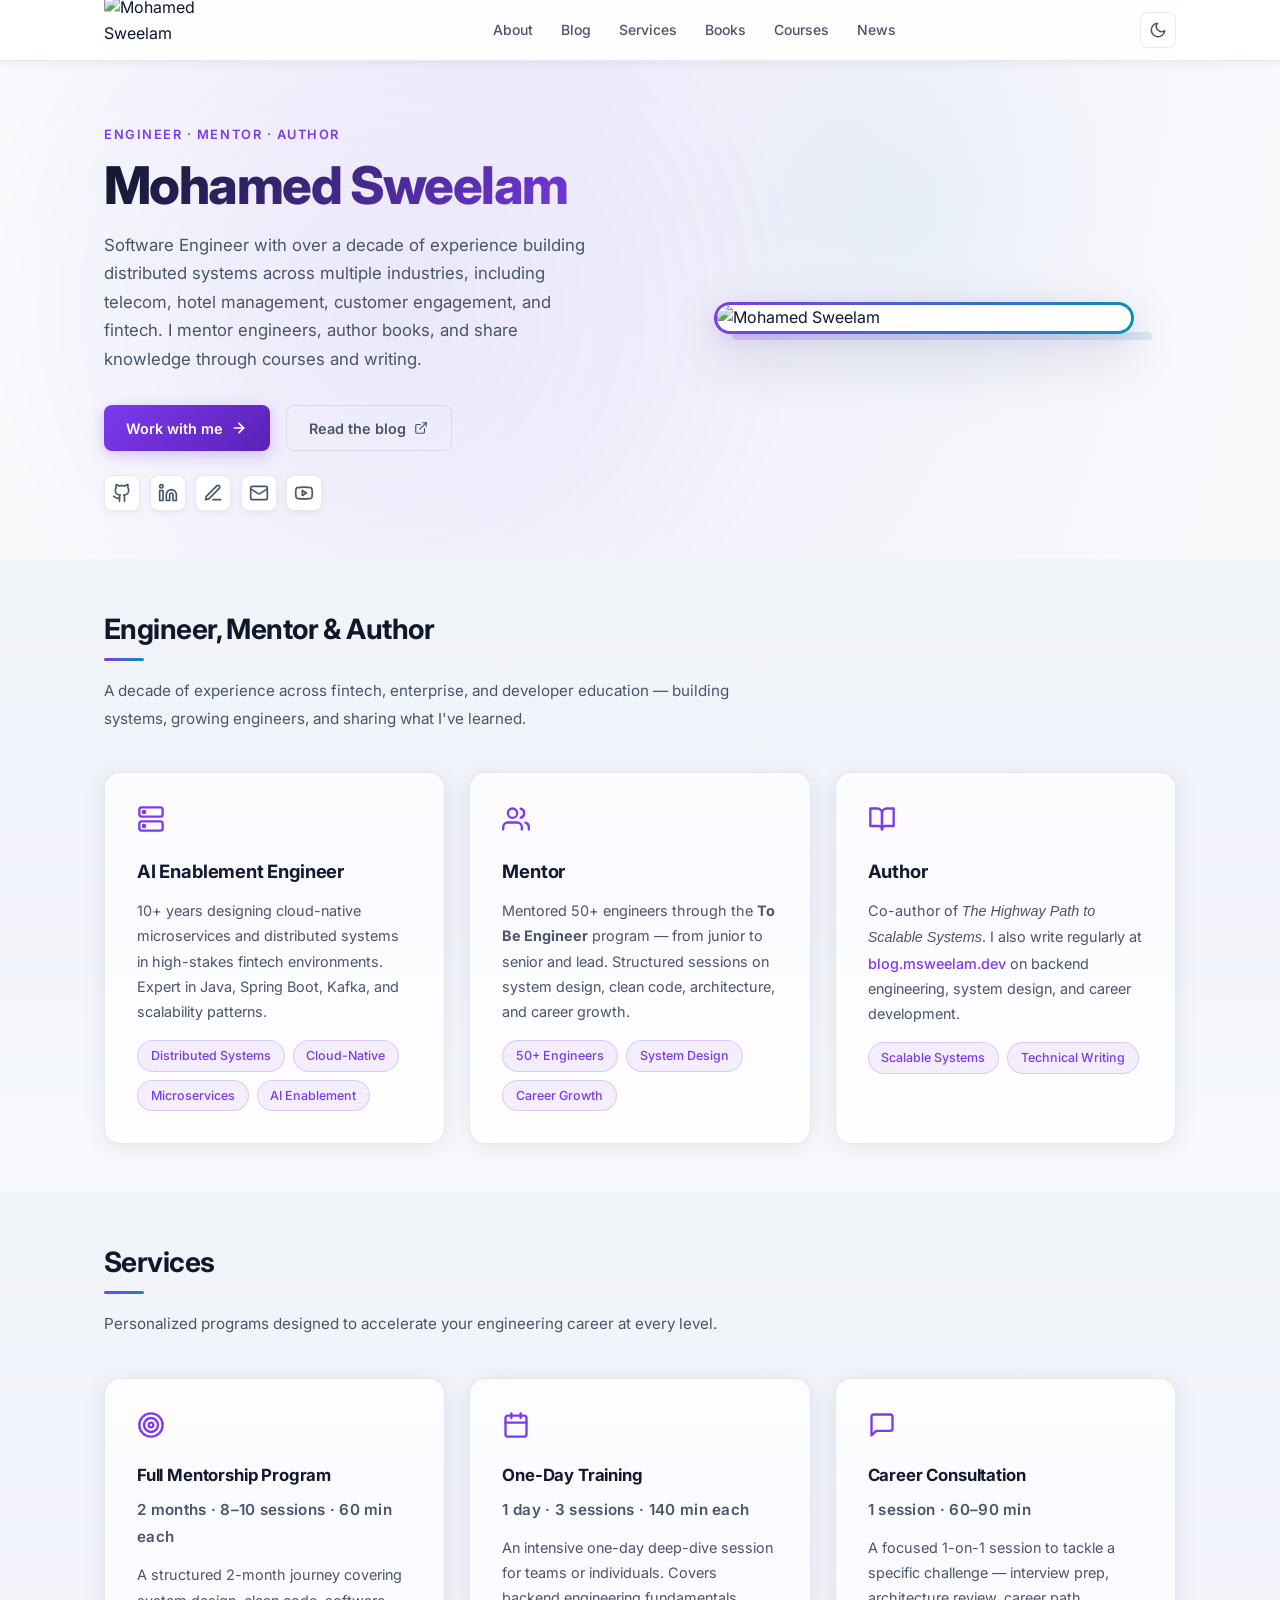
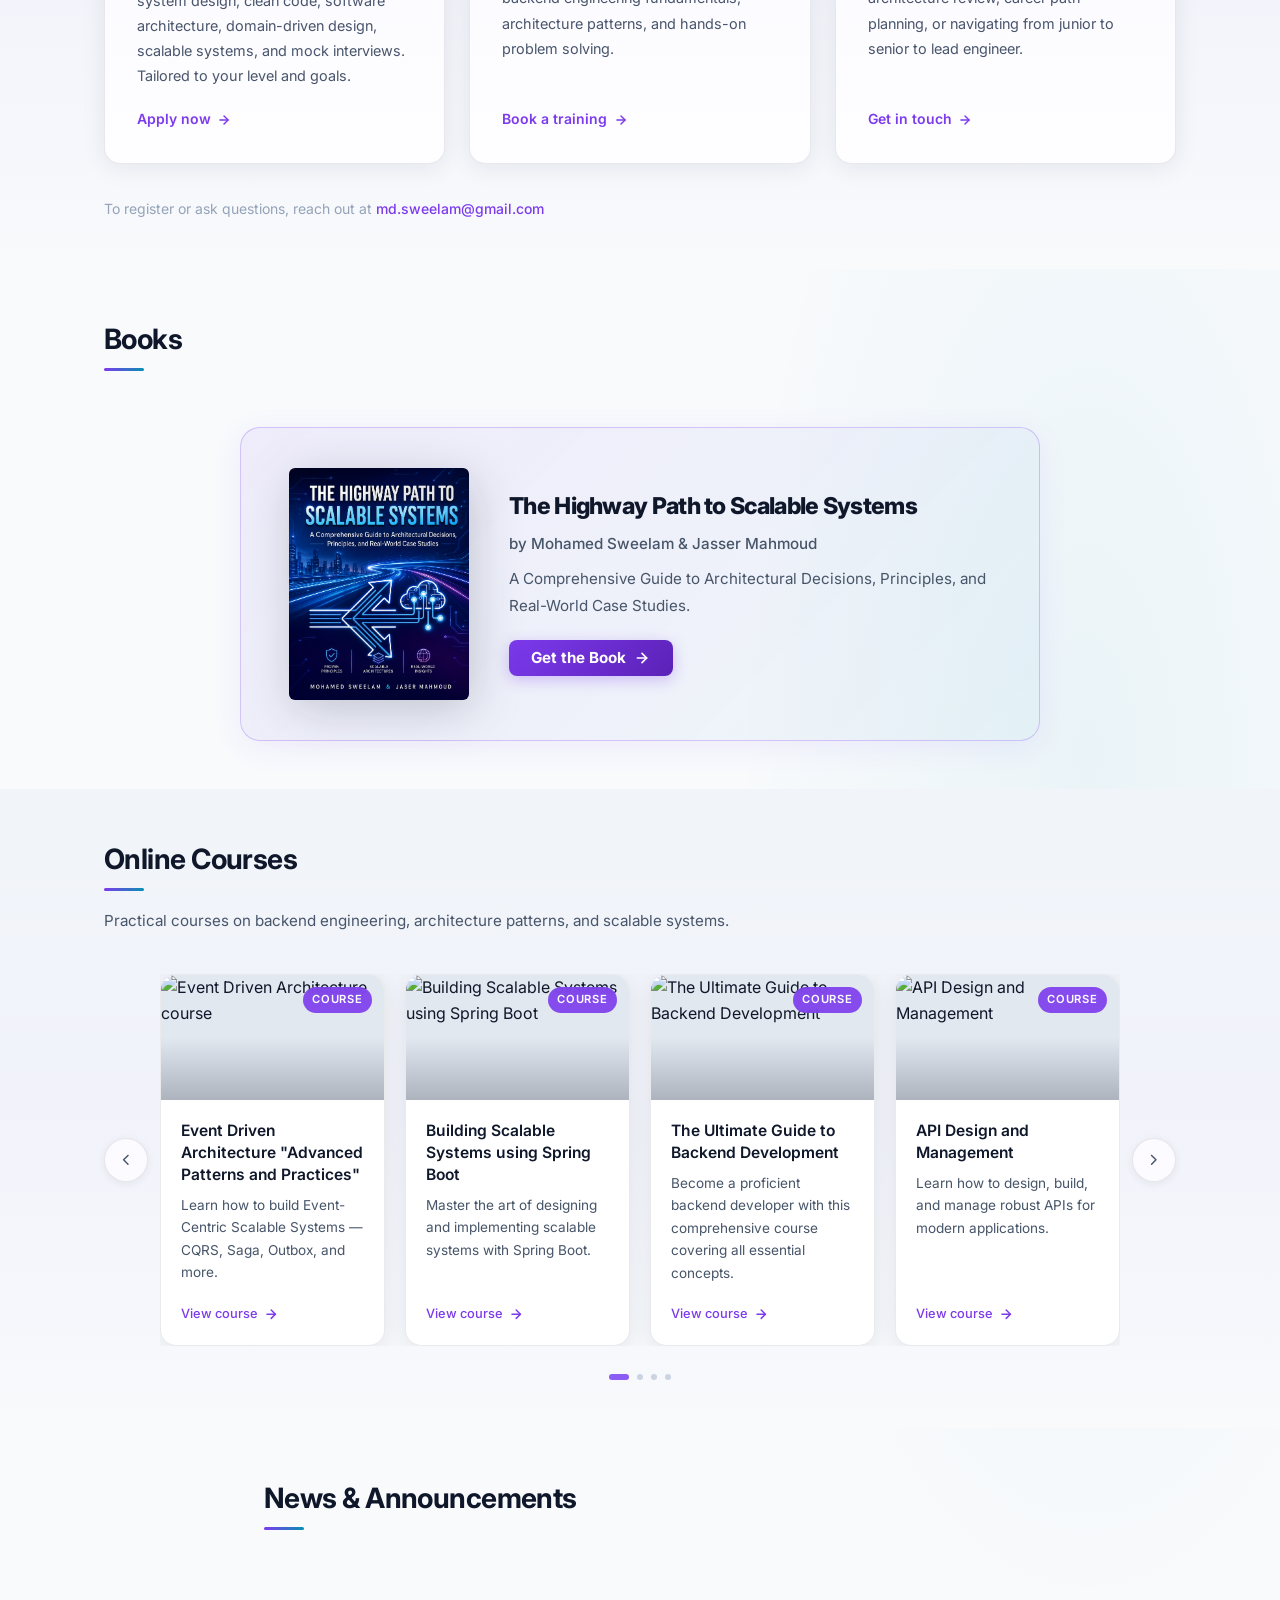
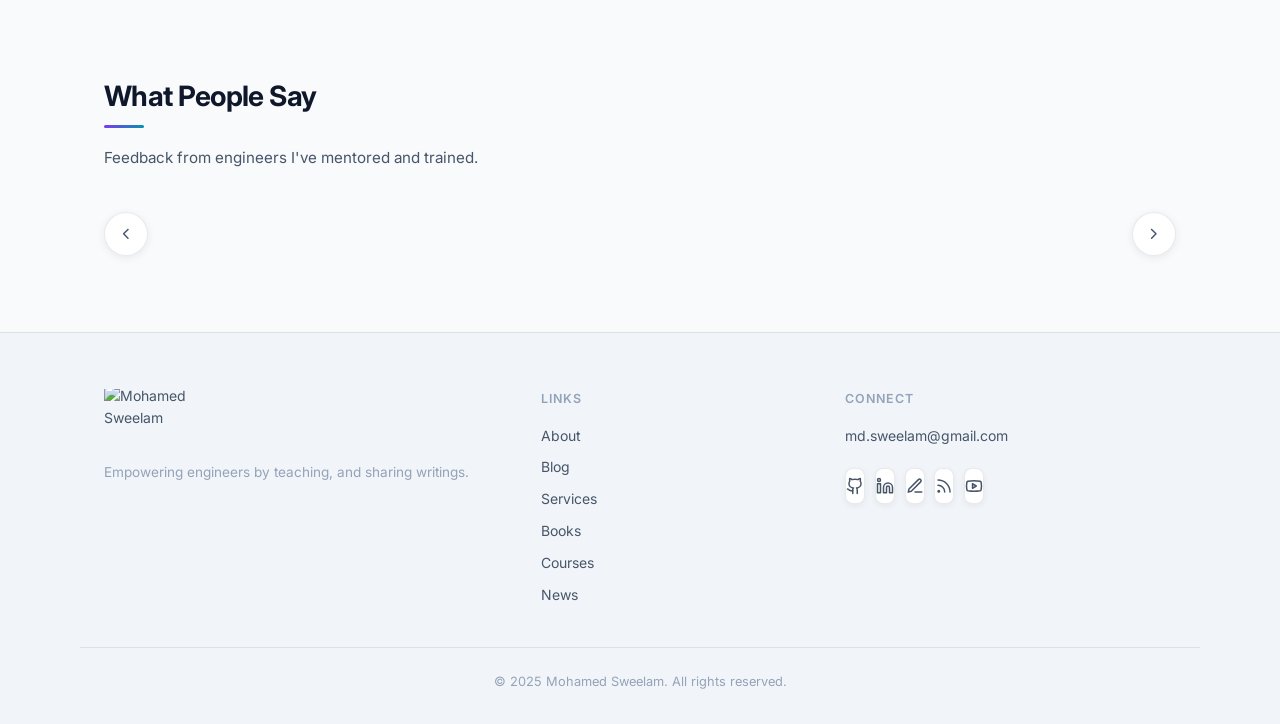
==== commit b844d922: "add site visitor counter Cloudflare Worker at msweelam.dev/api/visitors records unique visitors in t" ====
--- a/index.html
+++ b/index.html
@@ -592,6 +592,7 @@
 
         <div class="footer-bottom container">
             <p>&copy; 2025 Mohamed Sweelam. All rights reserved.</p>
+            <p class="visitor-count" id="visitor-count" hidden></p>
         </div>
     </footer>
 
--- a/css/styles.css
+++ b/css/styles.css
@@ -0,0 +1,1233 @@
+/* ─── TOKENS ──────────────────────────────────────────── */
+:root {
+    --primary:       #7C3AED;
+    --primary-light: #8B5CF6;
+    --primary-dark:  #5B21B6;
+    --accent:        #0891B2;
+    --bg:            #F8FAFC;
+    --bg-card:       #FFFFFF;
+    --bg-card-hover: #F1F5F9;
+    --border:        rgba(15, 23, 42, 0.09);
+    --border-hover:  rgba(124, 58, 237, 0.45);
+    --text:          #0F172A;
+    --text-secondary:#475569;
+    --text-muted:    #94A3B8;
+    --white:         #FFFFFF;
+    --radius:        0.75rem;
+    --shadow-glow:   0 0 40px rgba(124, 58, 237, 0.12);
+    --shadow-card:   0 4px 24px rgba(15, 23, 42, 0.08);
+    --ease:          0.2s ease;
+}
+
+[data-theme="dark"] {
+    --bg:            #0F172A;
+    --bg-card:       #1E293B;
+    --bg-card-hover: #243044;
+    --border:        rgba(255, 255, 255, 0.08);
+    --border-hover:  rgba(124, 58, 237, 0.5);
+    --text:          #F1F5F9;
+    --text-secondary:#CBD5E1;
+    --text-muted:    #64748B;
+    --shadow-glow:   0 0 40px rgba(124, 58, 237, 0.2);
+    --shadow-card:   0 4px 24px rgba(0, 0, 0, 0.3);
+}
+
+[data-theme="dark"] body {
+    background-image:
+        radial-gradient(ellipse 80% 55% at 50% -5%, rgba(139, 92, 246, 0.15) 0%, transparent 65%),
+        radial-gradient(ellipse 50% 40% at 85% 60%,  rgba(8, 145, 178, 0.1) 0%, transparent 55%);
+}
+
+[data-theme="dark"] .site-header {
+    background: rgba(15, 23, 42, 0.92);
+    box-shadow: 0 1px 12px rgba(0, 0, 0, 0.3);
+}
+
+[data-theme="dark"] .section-alt {
+    background: linear-gradient(180deg, #1a2744 0%, #0F172A 100%);
+}
+
+[data-theme="dark"] .section-alt::before {
+    background: linear-gradient(180deg, transparent 0%, rgba(139, 92, 246, 0.05) 50%, transparent 100%);
+}
+
+[data-theme="dark"] .site-footer {
+    background: #080f1f;
+}
+
+[data-theme="dark"] .nav-links {
+    background: rgba(15, 23, 42, 0.98);
+}
+
+[data-theme="dark"] ::-webkit-scrollbar-track { background: #1E293B; }
+
+[data-theme="dark"] .hero-photo img {
+    background:
+        linear-gradient(var(--bg-card), var(--bg-card)) padding-box,
+        linear-gradient(135deg, var(--primary) 0%, var(--accent) 100%) border-box;
+}
+
+/* ─── THEME TOGGLE ───────────────────────────────────── */
+.theme-toggle {
+    display: flex;
+    align-items: center;
+    justify-content: center;
+    width: 2.25rem;
+    height: 2.25rem;
+    border-radius: 0.5rem;
+    border: 1.5px solid var(--border);
+    background: var(--bg-card);
+    color: var(--text-secondary);
+    cursor: pointer;
+    transition: all var(--ease);
+    flex-shrink: 0;
+}
+
+.theme-toggle:hover {
+    color: var(--primary);
+    border-color: var(--border-hover);
+    background: rgba(124, 58, 237, 0.07);
+}
+
+.theme-toggle .icon-sun  { display: none; }
+.theme-toggle .icon-moon { display: block; }
+
+[data-theme="dark"] .theme-toggle .icon-sun  { display: block; }
+[data-theme="dark"] .theme-toggle .icon-moon { display: none; }
+
+/* ─── RESET ──────────────────────────────────────────── */
+*, *::before, *::after { margin: 0; padding: 0; box-sizing: border-box; }
+
+body {
+    font-family: 'Inter', -apple-system, BlinkMacSystemFont, 'Segoe UI', sans-serif;
+    line-height: 1.6;
+    color: var(--text);
+    background: var(--bg);
+    background-image:
+        radial-gradient(ellipse 80% 55% at 50% -5%, rgba(139, 92, 246, 0.09) 0%, transparent 65%),
+        radial-gradient(ellipse 50% 40% at 85% 60%,  rgba(8, 145, 178, 0.06) 0%, transparent 55%);
+    min-height: 100vh;
+    -webkit-font-smoothing: antialiased;
+}
+
+img { display: block; max-width: 100%; }
+
+::-webkit-scrollbar        { width: 6px; }
+::-webkit-scrollbar-track  { background: #F1F5F9; }
+::-webkit-scrollbar-thumb  { background: var(--primary-light); border-radius: 3px; }
+
+/* ─── FOCUS ──────────────────────────────────────────── */
+:focus-visible {
+    outline: 2px solid var(--primary-light);
+    outline-offset: 3px;
+    border-radius: 3px;
+}
+a:focus:not(:focus-visible),
+button:focus:not(:focus-visible) { outline: none; }
+
+/* ─── LAYOUT ─────────────────────────────────────────── */
+.container {
+    max-width: 1120px;
+    margin: 0 auto;
+    padding: 0 1.5rem;
+}
+
+.section        { padding: 3rem 0; position: relative; }
+.section-narrow { max-width: 680px; }
+
+.section-alt {
+    background: linear-gradient(180deg, #F1F5F9 0%, #F8FAFC 100%);
+}
+
+.section-alt::before {
+    content: '';
+    position: absolute;
+    inset: 0;
+    background: linear-gradient(180deg, transparent 0%, rgba(139, 92, 246, 0.03) 50%, transparent 100%);
+    pointer-events: none;
+}
+
+/* ─── HEADER ─────────────────────────────────────────── */
+.site-header {
+    background: rgba(255, 255, 255, 0.88);
+    backdrop-filter: blur(20px);
+    -webkit-backdrop-filter: blur(20px);
+    border-bottom: 1px solid var(--border);
+    position: sticky;
+    top: 0;
+    z-index: 100;
+    box-shadow: 0 1px 12px rgba(15, 23, 42, 0.07);
+}
+
+.nav {
+    display: flex;
+    justify-content: space-between;
+    align-items: center;
+    height: 3.75rem;
+}
+
+.nav-logo {
+    display: flex;
+    align-items: center;
+    gap: 0.6rem;
+    text-decoration: none;
+    color: var(--text);
+}
+
+/* ─── LOGO IMAGE CROP ────────────────────────────────── */
+/* Zooms in ~25%, centers H, shifts up ~9% to remove Gemini
+   watermark (bottom-right) and trim side whitespace.        */
+.logo-img-wrap {
+    width: 144px;
+    height: 60px;
+    overflow: hidden;
+    position: relative;
+    flex-shrink: 0;
+}
+
+.logo-img-wrap img {
+    position: absolute;
+    width: 125%;
+    left: 50%;
+    transform: translate(-50%, -9%);
+}
+
+
+.nav-links {
+    display: flex;
+    align-items: center;
+    gap: 1.75rem;
+}
+
+.nav-links a {
+    color: var(--text-secondary);
+    text-decoration: none;
+    font-size: 0.875rem;
+    font-weight: 500;
+    transition: color var(--ease);
+}
+
+.nav-links a:hover { color: var(--primary); }
+
+/* hamburger */
+.nav-toggle {
+    display: none;
+    flex-direction: column;
+    gap: 5px;
+    background: none;
+    border: none;
+    cursor: pointer;
+    padding: 4px;
+}
+
+.nav-toggle span {
+    display: block;
+    width: 20px;
+    height: 2px;
+    background: var(--text);
+    border-radius: 2px;
+    transition: all 0.3s ease;
+}
+
+/* ─── BUTTONS ────────────────────────────────────────── */
+.btn {
+    display: inline-flex;
+    align-items: center;
+    gap: 0.5rem;
+    padding: 0.65rem 1.4rem;
+    border-radius: 0.5rem;
+    font-weight: 600;
+    font-size: 0.9rem;
+    text-decoration: none;
+    transition: all var(--ease);
+    cursor: pointer;
+    border: none;
+    font-family: inherit;
+}
+
+.btn-primary {
+    background: linear-gradient(135deg, var(--primary), var(--primary-dark));
+    color: var(--white);
+    box-shadow: 0 4px 15px rgba(124, 58, 237, 0.28);
+}
+.btn-primary:hover {
+    transform: translateY(-1px);
+    box-shadow: 0 6px 20px rgba(124, 58, 237, 0.42);
+}
+
+.btn-outline {
+    background: transparent;
+    color: var(--text-secondary);
+    border: 1.5px solid var(--border);
+}
+.btn-outline:hover {
+    border-color: var(--primary-light);
+    color: var(--primary);
+    background: rgba(124, 58, 237, 0.06);
+}
+
+/* ─── HERO ───────────────────────────────────────────── */
+.hero {
+    padding: 4rem 0 3rem;
+    position: relative;
+    overflow: hidden;
+}
+
+.hero::before {
+    content: '';
+    position: absolute;
+    inset: 0;
+    background:
+        radial-gradient(circle 600px at 30% 50%, rgba(139, 92, 246, 0.08) 0%, transparent 70%),
+        radial-gradient(circle 400px at 70% 30%, rgba(8, 145, 178, 0.05) 0%, transparent 60%);
+    pointer-events: none;
+}
+
+.hero-grid {
+    display: grid;
+    grid-template-columns: 1fr 1fr;
+    gap: 4rem;
+    align-items: center;
+    position: relative;
+}
+
+.hero-text h1 {
+    font-size: 3.25rem;
+    font-weight: 800;
+    line-height: 1.1;
+    letter-spacing: -0.03em;
+    background: linear-gradient(135deg, var(--text) 0%, var(--primary) 100%);
+    -webkit-background-clip: text;
+    -webkit-text-fill-color: transparent;
+    background-clip: text;
+}
+
+.hero-tagline {
+    font-size: 1.05rem;
+    color: var(--text-secondary);
+    margin-top: 1rem;
+    line-height: 1.7;
+}
+
+.hero-actions {
+    display: flex;
+    gap: 1rem;
+    margin-top: 2rem;
+    flex-wrap: wrap;
+}
+
+.hero-photo {
+    display: flex;
+    align-items: center;
+    justify-content: center;
+    position: relative;
+}
+
+/* Offset tinted backdrop — gives the photo a floating, layered feel */
+.hero-photo::before {
+    content: '';
+    position: absolute;
+    width: min(calc(100% - 24px), 420px);
+    height: calc(100% - 24px);
+    border-radius: 1.35rem;
+    background: linear-gradient(135deg, rgba(124, 58, 237, 0.2) 0%, rgba(8, 145, 178, 0.14) 100%);
+    transform: translate(18px, 18px);
+    z-index: 0;
+}
+
+
+.hero-photo img {
+    position: relative;
+    z-index: 1;
+    width: 100%;
+    max-width: 420px;
+    border-radius: 1rem;
+    /* Gradient border: purple → cyan */
+    border: 3px solid transparent;
+    background:
+        linear-gradient(#fff, #fff) padding-box,
+        linear-gradient(135deg, var(--primary) 0%, var(--accent) 100%) border-box;
+    box-shadow:
+        0 20px 60px rgba(15, 23, 42, 0.14),
+        0 6px 20px rgba(124, 58, 237, 0.12);
+    object-fit: cover;
+    transition: transform 0.4s ease, box-shadow 0.4s ease;
+}
+
+.hero-photo img:hover {
+    transform: translateY(-4px);
+    box-shadow:
+        0 28px 70px rgba(15, 23, 42, 0.16),
+        0 8px 28px rgba(124, 58, 237, 0.18);
+}
+
+/* ─── SOCIAL ROW ─────────────────────────────────────── */
+.social-row {
+    display: flex;
+    gap: 0.6rem;
+    margin-top: 1.5rem;
+}
+
+.social-row a {
+    display: flex;
+    align-items: center;
+    justify-content: center;
+    width: 2.25rem;
+    height: 2.25rem;
+    border-radius: 0.5rem;
+    border: 1.5px solid var(--border);
+    background: var(--bg-card);
+    color: var(--text-secondary);
+    transition: all var(--ease);
+    box-shadow: 0 2px 6px rgba(15, 23, 42, 0.06);
+}
+
+.social-row a:hover {
+    color: var(--primary);
+    border-color: var(--border-hover);
+    background: rgba(124, 58, 237, 0.07);
+    transform: translateY(-2px);
+    box-shadow: 0 4px 12px rgba(124, 58, 237, 0.15);
+}
+
+/* ─── SECTION TYPOGRAPHY ─────────────────────────────── */
+.section-title {
+    font-size: 1.75rem;
+    font-weight: 700;
+    letter-spacing: -0.02em;
+    color: var(--text);
+    margin-bottom: 1rem;
+    display: inline-block;
+}
+
+.section-title::after {
+    content: '';
+    display: block;
+    width: 2.5rem;
+    height: 3px;
+    background: linear-gradient(90deg, var(--primary), var(--accent));
+    border-radius: 2px;
+    margin-top: 0.4rem;
+}
+
+.section p {
+    color: var(--text-secondary);
+    font-size: 0.95rem;
+    line-height: 1.8;
+    max-width: 65ch;
+}
+
+.section-link {
+    display: inline-flex;
+    align-items: center;
+    gap: 0.4rem;
+    margin-top: 1.25rem;
+    font-size: 0.9rem;
+    font-weight: 600;
+    color: var(--primary);
+    text-decoration: none;
+    transition: gap var(--ease);
+}
+
+.section-link:hover { gap: 0.65rem; }
+.section-link svg   { transition: transform var(--ease); }
+.section-link:hover svg { transform: translateX(3px); }
+
+/* ─── PILLS ──────────────────────────────────────────── */
+.pills {
+    display: flex;
+    flex-wrap: wrap;
+    gap: 0.5rem;
+    margin-top: 1.25rem;
+}
+
+.pill {
+    display: inline-flex;
+    align-items: center;
+    gap: 0.4rem;
+    font-size: 0.78rem;
+    font-weight: 500;
+    color: var(--primary);
+    background: rgba(124, 58, 237, 0.08);
+    border: 1px solid rgba(124, 58, 237, 0.2);
+    border-radius: 999px;
+    padding: 0.3rem 0.8rem;
+}
+
+[data-theme="dark"] .pill {
+    color: #c4b5fd;
+    background: rgba(139, 92, 246, 0.22);
+    border-color: rgba(167, 139, 250, 0.45);
+}
+
+/* ─── FEATURE ROW (Book / Course) ────────────────────── */
+.feature-row {
+    display: grid;
+    grid-template-columns: auto 1fr;
+    gap: 3rem;
+    align-items: center;
+}
+
+.feature-row--reverse {
+    grid-template-columns: 1fr auto;
+}
+
+.feature-row--reverse .feature-media { order: 2; }
+.feature-row--reverse .feature-body  { order: 1; }
+
+.feature-media { position: relative; flex-shrink: 0; }
+
+.feature-img {
+    width: 300px;
+    border-radius: var(--radius);
+    border: 1px solid var(--border);
+    box-shadow: var(--shadow-card);
+    transition: transform 0.3s ease;
+}
+
+.feature-img--book {
+    width: 200px;
+    filter: drop-shadow(4px 10px 20px rgba(15, 23, 42, 0.2));
+}
+
+.feature-row:hover .feature-img { transform: translateY(-4px); }
+
+.feature-body  { display: flex; flex-direction: column; }
+
+.feature-meta {
+    font-size: 0.82rem !important;
+    font-weight: 600;
+    color: var(--primary) !important;
+    margin-bottom: 0.5rem;
+    letter-spacing: 0.02em;
+}
+
+/* ─── BADGE ──────────────────────────────────────────── */
+.badge {
+    display: inline-flex;
+    align-items: center;
+    font-size: 0.68rem;
+    font-weight: 600;
+    letter-spacing: 0.06em;
+    text-transform: uppercase;
+    padding: 0.25rem 0.6rem;
+    border-radius: 999px;
+    position: absolute;
+    top: 0.75rem;
+    right: -0.5rem;
+}
+
+.badge--progress {
+    color: #B45309;
+    background: rgba(252, 211, 77, 0.2);
+    border: 1px solid rgba(252, 211, 77, 0.4);
+}
+
+/* ─── FOOTER ─────────────────────────────────────────── */
+.site-footer {
+    background: #F1F5F9;
+    border-top: 1px solid var(--border);
+    padding: 3.5rem 0 2rem;
+}
+
+.footer-grid {
+    display: grid;
+    grid-template-columns: 1.2fr 0.8fr 1fr;
+    gap: 2.5rem;
+}
+
+.footer-col {
+    display: flex;
+    flex-direction: column;
+    gap: 0.6rem;
+}
+
+.footer-tagline {
+    color: var(--text-muted);
+    font-size: 0.85rem;
+    line-height: 1.6;
+    margin-top: 0.25rem;
+}
+
+.footer-heading {
+    font-size: 0.78rem;
+    font-weight: 600;
+    text-transform: uppercase;
+    letter-spacing: 0.08em;
+    color: var(--text-muted);
+    margin-bottom: 0.4rem;
+}
+
+.footer-col a {
+    color: var(--text-secondary);
+    text-decoration: none;
+    font-size: 0.875rem;
+    transition: color var(--ease);
+    width: fit-content;
+}
+
+.footer-col a:hover { color: var(--primary); }
+
+.footer-bottom {
+    margin-top: 2.5rem;
+    padding-top: 1.5rem;
+    border-top: 1px solid var(--border);
+    text-align: center;
+    color: var(--text-muted);
+    font-size: 0.8rem;
+}
+
+/* ─── PAGE HEADER (news / mentorship sub-pages) ──────── */
+.page-header {
+    padding: 4rem 0 2rem;
+    position: relative;
+}
+
+.page-header::before {
+    content: '';
+    position: absolute;
+    inset: 0;
+    background: radial-gradient(ellipse 80% 50% at 50% 0%, rgba(139, 92, 246, 0.09) 0%, transparent 70%);
+    pointer-events: none;
+}
+
+.page-header h1 {
+    font-size: 2.5rem;
+    font-weight: 800;
+    letter-spacing: -0.03em;
+    background: linear-gradient(135deg, var(--text) 0%, var(--primary) 100%);
+    -webkit-background-clip: text;
+    -webkit-text-fill-color: transparent;
+    background-clip: text;
+}
+
+.page-header p {
+    color: var(--text-secondary);
+    font-size: 1rem;
+    margin-top: 0.5rem;
+    max-width: 55ch;
+}
+
+.back-link {
+    display: inline-flex;
+    align-items: center;
+    gap: 0.4rem;
+    font-size: 0.85rem;
+    font-weight: 500;
+    color: var(--text-muted);
+    text-decoration: none;
+    margin-bottom: 1.5rem;
+    transition: color var(--ease);
+}
+
+.back-link:hover { color: var(--primary); }
+
+/* ─── NEWS LIST (news page) ──────────────────────────── */
+.news-list {
+    display: flex;
+    flex-direction: column;
+    gap: 1.75rem;
+    margin-top: 2rem;
+}
+
+.news-entry {
+    background: var(--bg-card);
+    border: 1px solid var(--border);
+    border-radius: 1rem;
+    padding: 2rem;
+    transition: all 0.25s ease;
+    position: relative;
+    overflow: hidden;
+    box-shadow: var(--shadow-card);
+}
+
+.news-entry::before {
+    content: '';
+    position: absolute;
+    top: 0; left: 0;
+    width: 4px;
+    height: 100%;
+    background: linear-gradient(180deg, var(--primary), var(--accent));
+    opacity: 0;
+    transition: opacity 0.3s ease;
+}
+
+.news-entry:hover { border-color: var(--border-hover); background: var(--bg-card-hover); }
+.news-entry:hover::before { opacity: 1; }
+
+.news-date {
+    font-size: 0.75rem;
+    font-weight: 600;
+    text-transform: uppercase;
+    letter-spacing: 0.07em;
+    color: var(--text-muted);
+    margin-bottom: 0.5rem;
+}
+
+.news-entry h3 {
+    font-size: 1.15rem;
+    font-weight: 700;
+    letter-spacing: -0.01em;
+    margin-bottom: 0.75rem;
+    line-height: 1.4;
+}
+
+.news-entry p {
+    color: var(--text-secondary);
+    font-size: 0.9rem;
+    line-height: 1.75;
+    margin-bottom: 0.25rem;
+    max-width: 72ch;
+}
+
+.news-entry-link {
+    display: inline-flex;
+    align-items: center;
+    gap: 0.4rem;
+    font-size: 0.85rem;
+    font-weight: 600;
+    color: var(--primary);
+    text-decoration: none;
+    margin-top: 0.75rem;
+    transition: gap var(--ease);
+}
+
+.news-entry-link:hover { gap: 0.65rem; }
+
+/* ─── CAROUSEL ───────────────────────────────────────── */
+.carousel-outer {
+    display: flex;
+    align-items: center;
+    gap: 0.75rem;
+    margin-top: 2.5rem;
+}
+
+.carousel-arrow {
+    flex-shrink: 0;
+    width: 2.75rem;
+    height: 2.75rem;
+    border-radius: 50%;
+    border: 1.5px solid var(--border);
+    background: var(--bg-card);
+    color: var(--text-secondary);
+    cursor: pointer;
+    display: flex;
+    align-items: center;
+    justify-content: center;
+    transition: all var(--ease);
+    box-shadow: 0 2px 8px rgba(15, 23, 42, 0.07);
+}
+
+.carousel-arrow svg { width: 1.1rem; height: 1.1rem; }
+
+.carousel-arrow:hover {
+    background: rgba(124, 58, 237, 0.08);
+    border-color: var(--border-hover);
+    color: var(--primary);
+    transform: scale(1.08);
+    box-shadow: 0 4px 12px rgba(124, 58, 237, 0.14);
+}
+
+.carousel-wrapper { flex: 1; overflow: hidden; min-width: 0; }
+
+.carousel-track {
+    display: flex;
+    gap: 1.25rem;
+    transition: transform 0.6s cubic-bezier(0.4, 0, 0.2, 1);
+    will-change: transform;
+}
+
+.carousel-dots {
+    display: flex;
+    justify-content: center;
+    gap: 0.5rem;
+    margin-top: 1.75rem;
+}
+
+.carousel-dot {
+    width: 6px;
+    height: 6px;
+    border-radius: 50%;
+    background: #CBD5E1;
+    border: none;
+    cursor: pointer;
+    transition: all 0.3s ease;
+    padding: 0;
+}
+
+.carousel-dot.active { background: var(--primary-light); width: 20px; border-radius: 3px; }
+
+/* ─── COURSE CARDS ────────────────────────────────────── */
+.course-card {
+    display: flex;
+    flex-direction: column;
+    text-decoration: none;
+    color: inherit;
+    background: var(--bg-card);
+    border-radius: 1rem;
+    border: 1px solid var(--border);
+    overflow: hidden;
+    transition: transform 0.25s ease, border-color 0.25s ease, box-shadow 0.25s ease;
+    flex: 0 0 calc(25% - 0.94rem);
+    min-width: 0;
+    box-shadow: var(--shadow-card);
+}
+
+.course-card:hover { transform: translateY(-5px); border-color: var(--border-hover); box-shadow: 0 12px 40px rgba(124, 58, 237, 0.15); }
+.course-card:focus-visible { outline: 2px solid var(--primary-light); outline-offset: 3px; }
+
+.course-card__image {
+    position: relative;
+    width: 100%;
+    padding-top: 56.25%;
+    overflow: hidden;
+    background: #e2e8f0;
+}
+
+.course-card__image img {
+    position: absolute;
+    inset: 0;
+    width: 100%; height: 100%;
+    object-fit: cover;
+    transition: transform 0.4s ease;
+}
+
+.course-card:hover .course-card__image img { transform: scale(1.06); }
+
+.course-card__image::after {
+    content: '';
+    position: absolute;
+    inset: 0;
+    background: linear-gradient(to top, rgba(15, 23, 42, 0.25) 0%, transparent 50%);
+    pointer-events: none;
+}
+
+.course-card__badge {
+    position: absolute;
+    top: 0.75rem; right: 0.75rem;
+    background: rgba(124, 58, 237, 0.9);
+    backdrop-filter: blur(6px);
+    color: #fff;
+    font-size: 0.7rem;
+    font-weight: 600;
+    letter-spacing: 0.06em;
+    text-transform: uppercase;
+    padding: 0.25rem 0.6rem;
+    border-radius: 999px;
+    z-index: 1;
+}
+
+.course-card__body { display: flex; flex-direction: column; flex: 1; padding: 1.25rem; gap: 0.5rem; }
+
+.course-card__body h3 { font-size: 0.975rem; font-weight: 600; line-height: 1.4; color: var(--text); transition: color var(--ease); }
+.course-card:hover .course-card__body h3 { color: var(--primary); }
+.course-card__body p  { font-size: 0.85rem; color: var(--text-secondary); line-height: 1.65; flex: 1; }
+
+.course-card__footer {
+    display: flex;
+    align-items: center;
+    gap: 0.375rem;
+    margin-top: 0.75rem;
+    font-size: 0.8rem;
+    font-weight: 500;
+    color: var(--primary);
+}
+
+.course-card__footer svg { width: 0.9rem; height: 0.9rem; transition: transform var(--ease); }
+.course-card:hover .course-card__footer svg { transform: translateX(3px); }
+
+/* ─── BOOK CARD ───────────────────────────────────────── */
+.books-grid { display: flex; justify-content: center; margin-top: 2.5rem; }
+
+.book-card {
+    display: flex;
+    gap: 2.5rem;
+    align-items: center;
+    text-decoration: none;
+    color: inherit;
+    background: linear-gradient(135deg, rgba(124, 58, 237, 0.07) 0%, rgba(8, 145, 178, 0.04) 100%);
+    border: 1px solid rgba(124, 58, 237, 0.25);
+    border-radius: 1.25rem;
+    padding: 2.5rem 3rem;
+    width: 100%;
+    max-width: 800px;
+    transition: transform 0.25s ease, border-color 0.25s ease, box-shadow 0.25s ease;
+    box-shadow: 0 6px 30px rgba(124, 58, 237, 0.08);
+}
+
+.book-card:hover { transform: translateY(-4px); border-color: var(--border-hover); box-shadow: var(--shadow-glow); }
+
+.book-card__cover { flex-shrink: 0; width: 180px; filter: drop-shadow(4px 10px 24px rgba(15, 23, 42, 0.2)); transition: filter 0.3s ease, transform 0.3s ease; border-radius: 6px; overflow: hidden; }
+.book-card__cover img { width: 100%; display: block; }
+.book-card:hover .book-card__cover { filter: drop-shadow(6px 12px 28px rgba(124, 58, 237, 0.4)); transform: scale(1.03) rotate(-1deg); }
+
+.book-card__body { display: flex; flex-direction: column; gap: 0.5rem; }
+.book-card__body h3 { font-size: 1.45rem; font-weight: 800; letter-spacing: -0.03em; line-height: 1.3; transition: color var(--ease); }
+.book-card:hover .book-card__body h3 { color: var(--primary); }
+.book-card__author { font-size: 0.9rem; font-weight: 500; color: var(--primary); }
+.book-card__desc   { font-size: 0.95rem; color: var(--text-secondary); line-height: 1.7; }
+
+.book-card__cta {
+    display: inline-flex;
+    align-items: center;
+    gap: 0.5rem;
+    margin-top: 0.75rem;
+    font-size: 0.95rem;
+    font-weight: 700;
+    color: #fff;
+    background: linear-gradient(135deg, var(--primary), var(--primary-dark));
+    padding: 0.65rem 1.4rem;
+    border-radius: 0.5rem;
+    box-shadow: 0 4px 15px rgba(124, 58, 237, 0.3);
+    transition: all var(--ease);
+    width: fit-content;
+    line-height: 1;
+}
+
+.book-card__cta svg { transition: transform var(--ease); flex-shrink: 0; }
+.book-card:hover .book-card__cta svg { transform: translateX(3px); }
+.book-card:hover .book-card__cta { box-shadow: 0 6px 20px rgba(124, 58, 237, 0.5); transform: translateY(-1px); }
+
+/* ─── TESTIMONIALS ────────────────────────────────────── */
+.testimonial-card {
+    background: var(--bg-card);
+    padding: 1.5rem;
+    border-radius: 0.875rem;
+    border: 1px solid var(--border);
+    transition: border-color 0.25s ease, background 0.25s ease, box-shadow 0.25s ease;
+    flex: 0 0 calc(25% - 1rem);
+    min-width: 0;
+    box-shadow: var(--shadow-card);
+}
+
+.testimonial-card:hover { border-color: var(--border-hover); background: var(--bg-card-hover); box-shadow: 0 8px 30px rgba(124, 58, 237, 0.1); }
+
+.testimonial-header { display: flex; align-items: center; gap: 0.875rem; margin-bottom: 0.875rem; }
+
+.testimonial-image {
+    width: 2.75rem; height: 2.75rem;
+    border-radius: 50%;
+    object-fit: cover;
+    border: 2px solid rgba(124, 58, 237, 0.2);
+    flex-shrink: 0;
+}
+
+.testimonial-info h3 { font-size: 0.9rem; font-weight: 600; color: var(--text); }
+.testimonial-info p  { font-size: 0.8rem; color: var(--text-muted); }
+
+.testimonial-text {
+    color: var(--text-secondary);
+    font-size: 0.875rem;
+    line-height: 1.7;
+    display: -webkit-box;
+    -webkit-line-clamp: 5;
+    -webkit-box-orient: vertical;
+    overflow: hidden;
+}
+
+.testimonial-rating { color: #D97706; margin-top: 0.875rem; font-size: 0.9rem; letter-spacing: 0.05em; }
+
+/* ─── MODULE CARDS ────────────────────────────────────── */
+.modules-grid {
+    display: grid;
+    grid-template-columns: repeat(auto-fit, minmax(240px, 1fr));
+    gap: 1.25rem;
+    margin-top: 2.5rem;
+}
+
+.module-card {
+    background: var(--bg-card);
+    padding: 1.75rem;
+    border-radius: 0.875rem;
+    border: 1px solid var(--border);
+    transition: all 0.25s ease;
+    box-shadow: var(--shadow-card);
+}
+
+.module-card:hover { transform: translateY(-4px); background: var(--bg-card-hover); border-color: var(--border-hover); box-shadow: 0 12px 36px rgba(124, 58, 237, 0.12); }
+
+.module-icon { color: var(--primary); margin-bottom: 1rem; }
+
+.module-card h3 { font-size: 1rem; font-weight: 600; margin-bottom: 0.625rem; letter-spacing: -0.01em; }
+.module-card p  { color: var(--text-secondary); font-size: 0.875rem; line-height: 1.65; }
+
+/* ─── SCHEDULE DROPDOWNS ─────────────────────────────── */
+.dropdown { margin-bottom: 1rem; }
+
+.dropdown-toggle {
+    background: var(--bg-card);
+    color: var(--text);
+    padding: 0.875rem 1.25rem;
+    border: 1.5px solid var(--border);
+    border-radius: 0.625rem;
+    font-size: 0.95rem;
+    font-weight: 500;
+    cursor: pointer;
+    width: 100%;
+    text-align: left;
+    position: relative;
+    transition: all var(--ease);
+    font-family: inherit;
+    box-shadow: 0 2px 6px rgba(15, 23, 42, 0.05);
+}
+
+.dropdown-toggle::after {
+    content: '\25BC';
+    font-size: 0.75rem;
+    color: var(--text-muted);
+    position: absolute;
+    right: 1rem; top: 50%;
+    transform: translateY(-50%);
+    transition: transform 0.3s ease;
+}
+
+.dropdown-toggle:hover { background: var(--bg-card-hover); border-color: var(--border-hover); color: var(--primary); }
+.dropdown.open .dropdown-toggle::after { transform: translateY(-50%) rotate(180deg); }
+
+.dropdown-content { display: none; margin-top: 0.875rem; }
+.dropdown.open .dropdown-content { display: block; }
+
+.schedule-cards {
+    display: grid;
+    grid-template-columns: repeat(auto-fit, minmax(180px, 1fr));
+    gap: 1rem;
+    text-align: center;
+}
+
+.schedule-card {
+    background: var(--bg-card);
+    padding: 1.5rem 1rem;
+    border-radius: var(--radius);
+    border: 1px solid var(--border);
+    transition: all 0.25s ease;
+    box-shadow: var(--shadow-card);
+}
+
+.schedule-card:hover { transform: translateY(-3px); border-color: var(--border-hover); background: var(--bg-card-hover); }
+.schedule-icon { color: var(--primary); margin-bottom: 0.75rem; }
+.schedule-card h3 { font-size: 0.8rem; font-weight: 600; text-transform: uppercase; letter-spacing: 0.06em; margin-bottom: 0.5rem; color: var(--text-muted); }
+.schedule-card p  { font-size: 1.25rem; font-weight: 700; color: var(--text); }
+
+/* ─── SECTION HEADINGS ───────────────────────────────── */
+.section-heading {
+    font-size: 2rem;
+    font-weight: 700;
+    letter-spacing: -0.02em;
+    margin-bottom: 0.5rem;
+    color: var(--text);
+    display: inline-block;
+}
+
+.section-heading::after {
+    content: '';
+    display: block;
+    width: 3rem;
+    height: 3px;
+    background: linear-gradient(90deg, var(--primary), var(--accent));
+    border-radius: 2px;
+    margin-top: 0.5rem;
+}
+
+/* ─── HERO EYEBROW ───────────────────────────────────── */
+.hero-eyebrow {
+    font-size: 0.8rem;
+    font-weight: 600;
+    text-transform: uppercase;
+    letter-spacing: 0.12em;
+    color: var(--primary);
+    margin-bottom: 0.75rem;
+}
+
+/* ─── SECTION INTRO ──────────────────────────────────── */
+.section-intro {
+    color: var(--text-secondary);
+    font-size: 0.95rem;
+    line-height: 1.8;
+    max-width: 65ch;
+    margin-bottom: 2.5rem;
+}
+
+/* ─── INLINE LINK ────────────────────────────────────── */
+.inline-link {
+    color: var(--primary);
+    text-decoration: none;
+    font-weight: 500;
+    transition: color var(--ease);
+}
+.inline-link:hover { color: var(--primary-dark); }
+
+/* ─── ROLES GRID ─────────────────────────────────────── */
+.roles-grid {
+    display: grid;
+    grid-template-columns: repeat(3, 1fr);
+    gap: 1.5rem;
+    margin-top: 2.5rem;
+}
+
+.role-card {
+    background: var(--bg-card);
+    border: 1px solid var(--border);
+    border-radius: 1rem;
+    padding: 2rem;
+    transition: all 0.25s ease;
+    box-shadow: var(--shadow-card);
+}
+
+.role-card:hover {
+    transform: translateY(-4px);
+    border-color: var(--border-hover);
+    background: var(--bg-card-hover);
+    box-shadow: 0 12px 36px rgba(124, 58, 237, 0.12);
+}
+
+.role-icon {
+    color: var(--primary);
+    margin-bottom: 1rem;
+}
+
+.role-card h3 {
+    font-size: 1.15rem;
+    font-weight: 700;
+    margin-bottom: 0.75rem;
+    letter-spacing: -0.01em;
+    color: var(--text);
+}
+
+.role-card > p {
+    color: var(--text-secondary);
+    font-size: 0.9rem;
+    line-height: 1.75;
+}
+
+/* ─── SERVICES GRID ──────────────────────────────────── */
+.services-grid {
+    display: grid;
+    grid-template-columns: repeat(3, 1fr);
+    gap: 1.5rem;
+    margin-top: 0;
+}
+
+.service-card {
+    background: var(--bg-card);
+    border: 1px solid var(--border);
+    border-radius: 1rem;
+    padding: 2rem;
+    display: flex;
+    flex-direction: column;
+    transition: all 0.25s ease;
+    box-shadow: var(--shadow-card);
+}
+
+.service-card:hover {
+    transform: translateY(-4px);
+    border-color: var(--border-hover);
+    background: var(--bg-card-hover);
+    box-shadow: 0 12px 36px rgba(124, 58, 237, 0.12);
+}
+
+.service-icon {
+    color: var(--primary);
+    margin-bottom: 1rem;
+}
+
+.service-card h3 {
+    font-size: 1.05rem;
+    font-weight: 700;
+    margin-bottom: 0.4rem;
+    letter-spacing: -0.01em;
+    color: var(--text);
+}
+
+.service-meta {
+    font-size: 0.78rem;
+    font-weight: 600;
+    color: var(--primary);
+    margin-bottom: 0.75rem;
+    letter-spacing: 0.02em;
+}
+
+.service-card > p:last-of-type {
+    color: var(--text-secondary);
+    font-size: 0.9rem;
+    line-height: 1.75;
+    flex: 1;
+}
+
+.service-cta {
+    display: inline-flex;
+    align-items: center;
+    gap: 0.4rem;
+    margin-top: 1.25rem;
+    font-size: 0.875rem;
+    font-weight: 600;
+    color: var(--primary);
+    text-decoration: none;
+    transition: gap var(--ease);
+    width: fit-content;
+}
+
+.service-cta:hover { gap: 0.65rem; }
+.service-cta svg   { transition: transform var(--ease); }
+.service-cta:hover svg { transform: translateX(3px); }
+
+/* ─── RESPONSIVE ─────────────────────────────────────── */
+@media (max-width: 1024px) {
+    .course-card     { flex: 0 0 calc(33.333% - 0.84rem); }
+    .testimonial-card{ flex: 0 0 calc(33.333% - 1rem); }
+}
+
+@media (max-width: 768px) {
+    .nav-toggle { display: flex; }
+
+    .nav-links {
+        display: none;
+        position: absolute;
+        top: 3.75rem; left: 0; right: 0;
+        flex-direction: column;
+        background: rgba(255, 255, 255, 0.98);
+        backdrop-filter: blur(20px);
+        padding: 1.5rem;
+        gap: 1rem;
+        border-bottom: 1px solid var(--border);
+        z-index: 99;
+        box-shadow: 0 8px 24px rgba(15, 23, 42, 0.1);
+    }
+
+    .nav-links.open { display: flex; }
+
+    .hero-grid { grid-template-columns: 1fr; gap: 2.5rem; }
+    .hero { padding: 2.5rem 0 2rem; }
+    .hero-text h1 { font-size: 2.25rem; }
+    .hero-photo { min-height: 220px; }
+
+    .section { padding: 2rem 0; }
+
+    .roles-grid    { grid-template-columns: 1fr; }
+    .services-grid { grid-template-columns: 1fr; }
+
+    .feature-row,
+    .feature-row--reverse { grid-template-columns: 1fr; gap: 1.5rem; text-align: center; }
+    .feature-row--reverse .feature-media,
+    .feature-row--reverse .feature-body { order: unset; }
+    .feature-img, .feature-img--book { width: 200px; margin: 0 auto; }
+    .feature-body { align-items: center; }
+
+    .footer-grid { grid-template-columns: 1fr; gap: 2rem; }
+
+    .book-card { flex-direction: column; align-items: center; text-align: center; padding: 2rem 1.5rem; }
+    .book-card__cta { align-self: center; }
+
+    .page-header h1 { font-size: 1.85rem; }
+}
+
+@media (max-width: 640px) {
+    .course-card      { flex: 0 0 calc(85% - 0.5rem); }
+    .testimonial-card { flex: 0 0 calc(85% - 0.5rem); }
+    .hero-actions     { flex-direction: column; }
+    .btn              { justify-content: center; }
+}
+
+.visitor-count {
+    margin-top: 0.35rem;
+    font-variant-numeric: tabular-nums;
+}
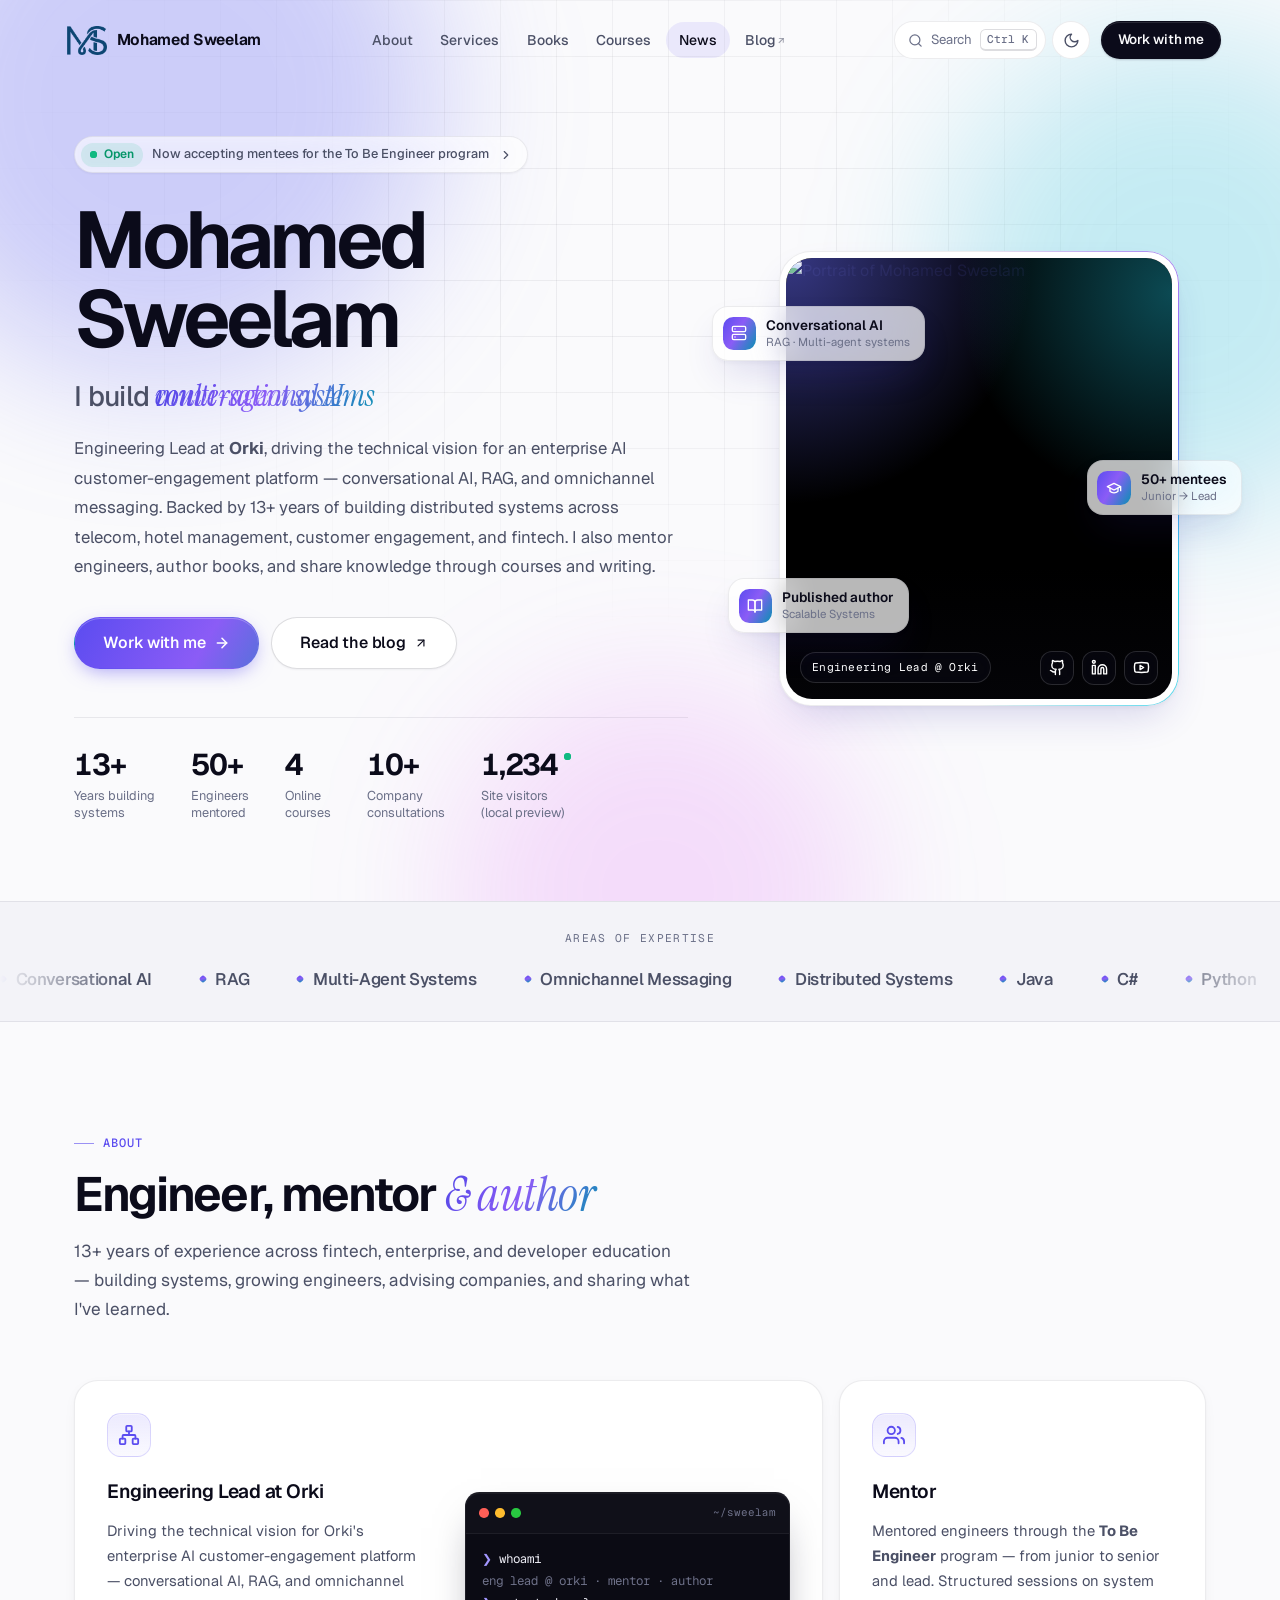
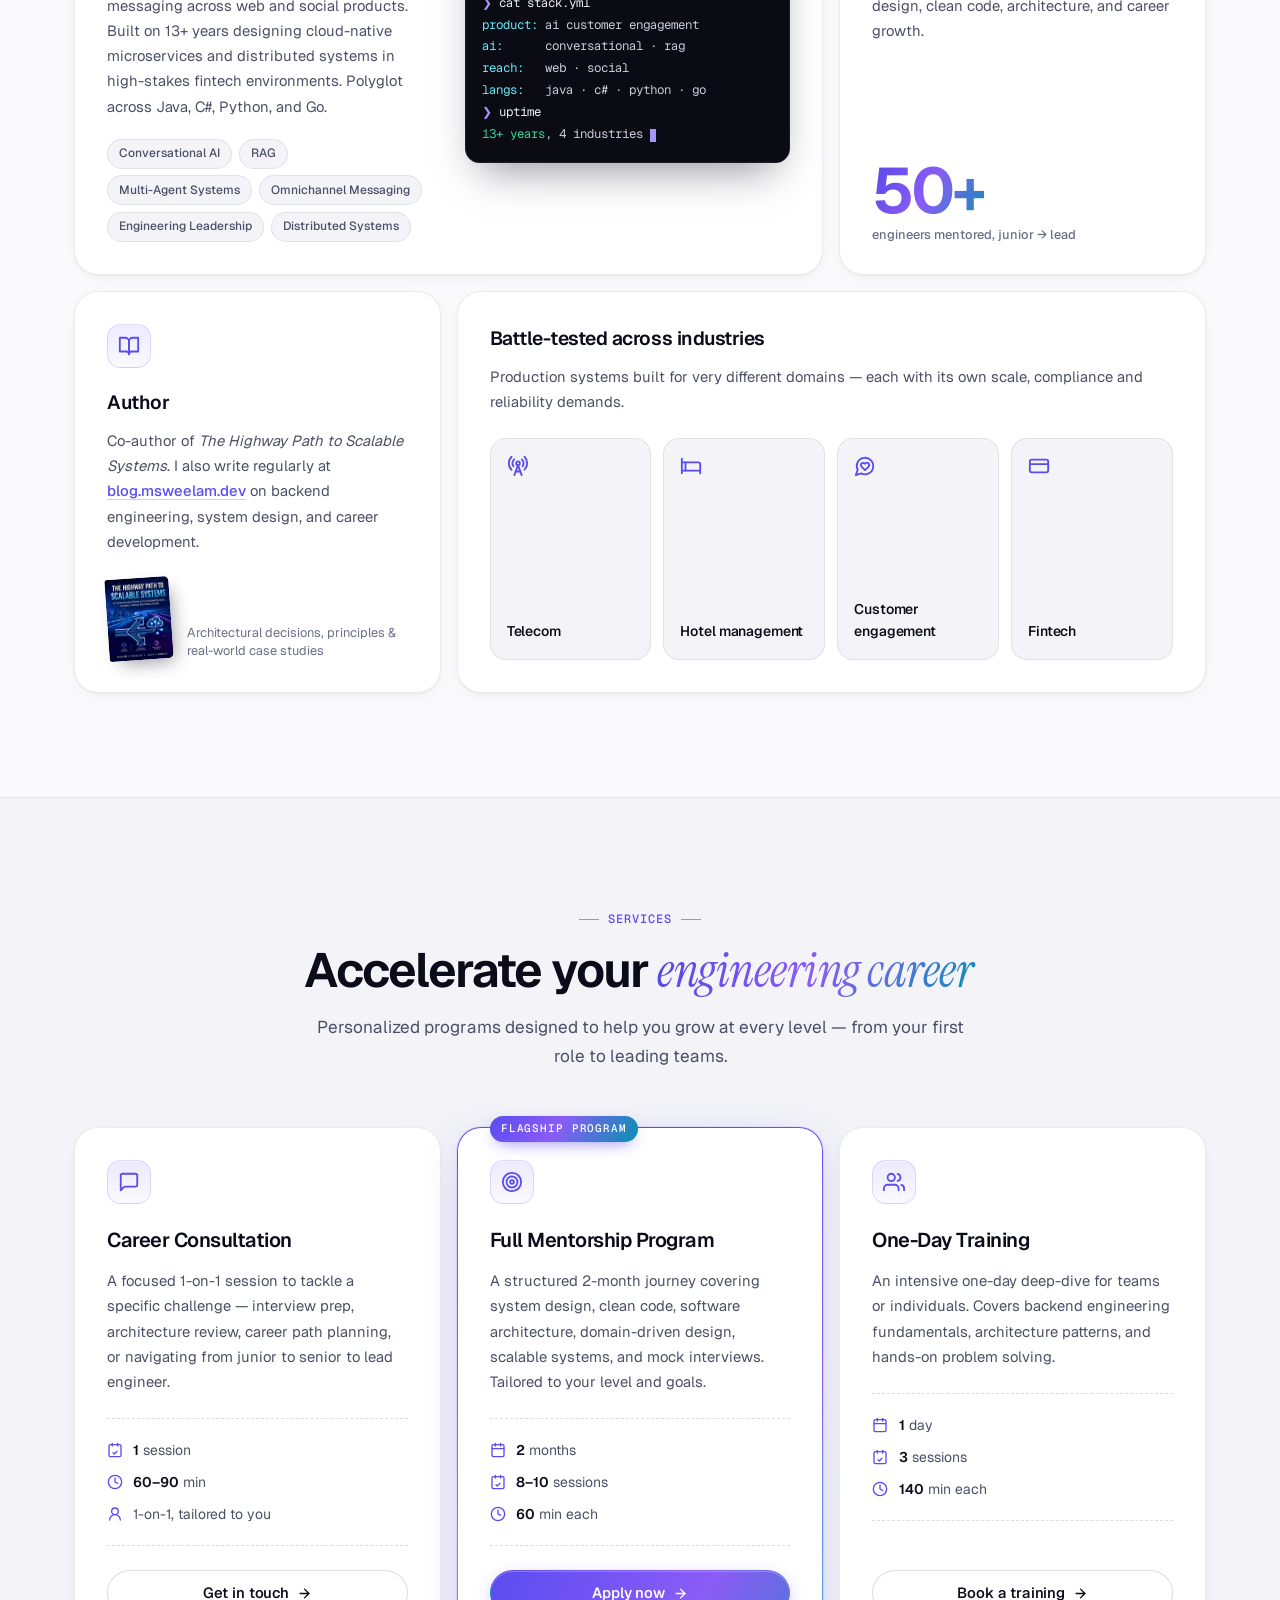
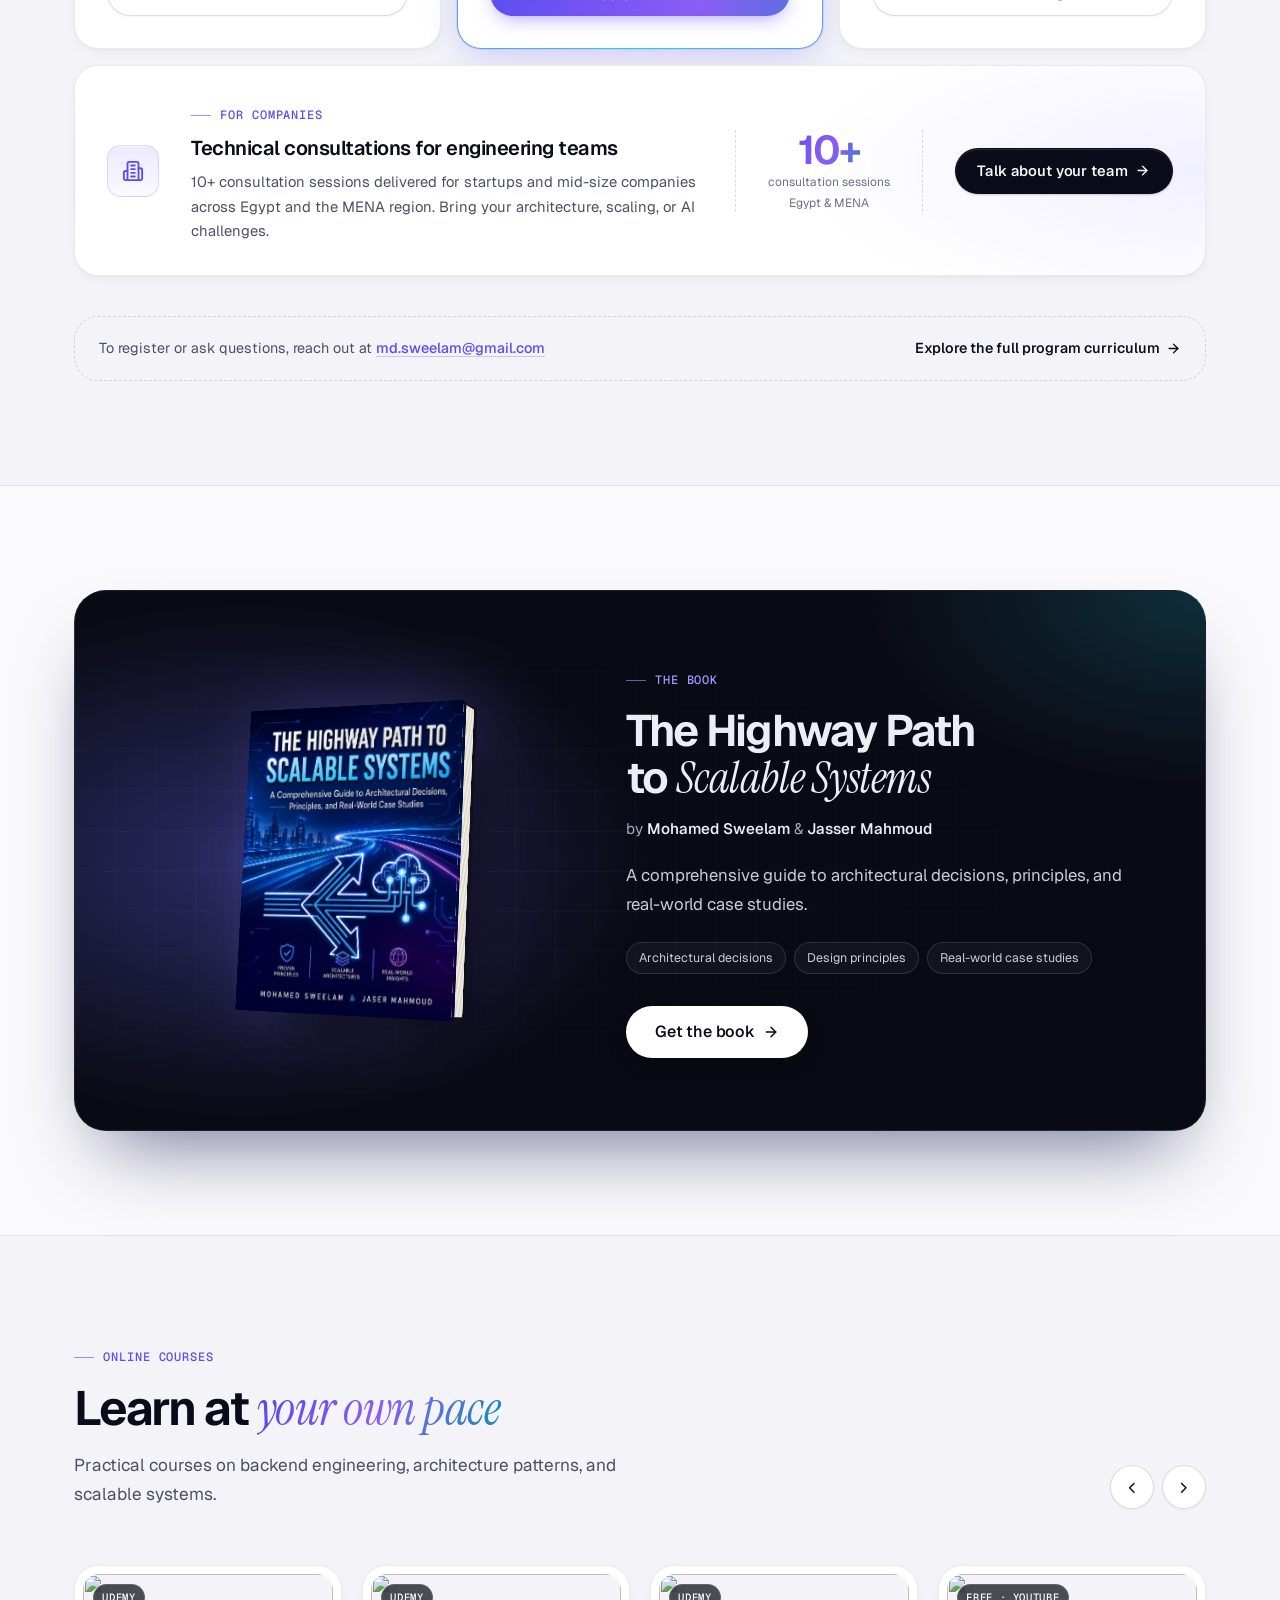
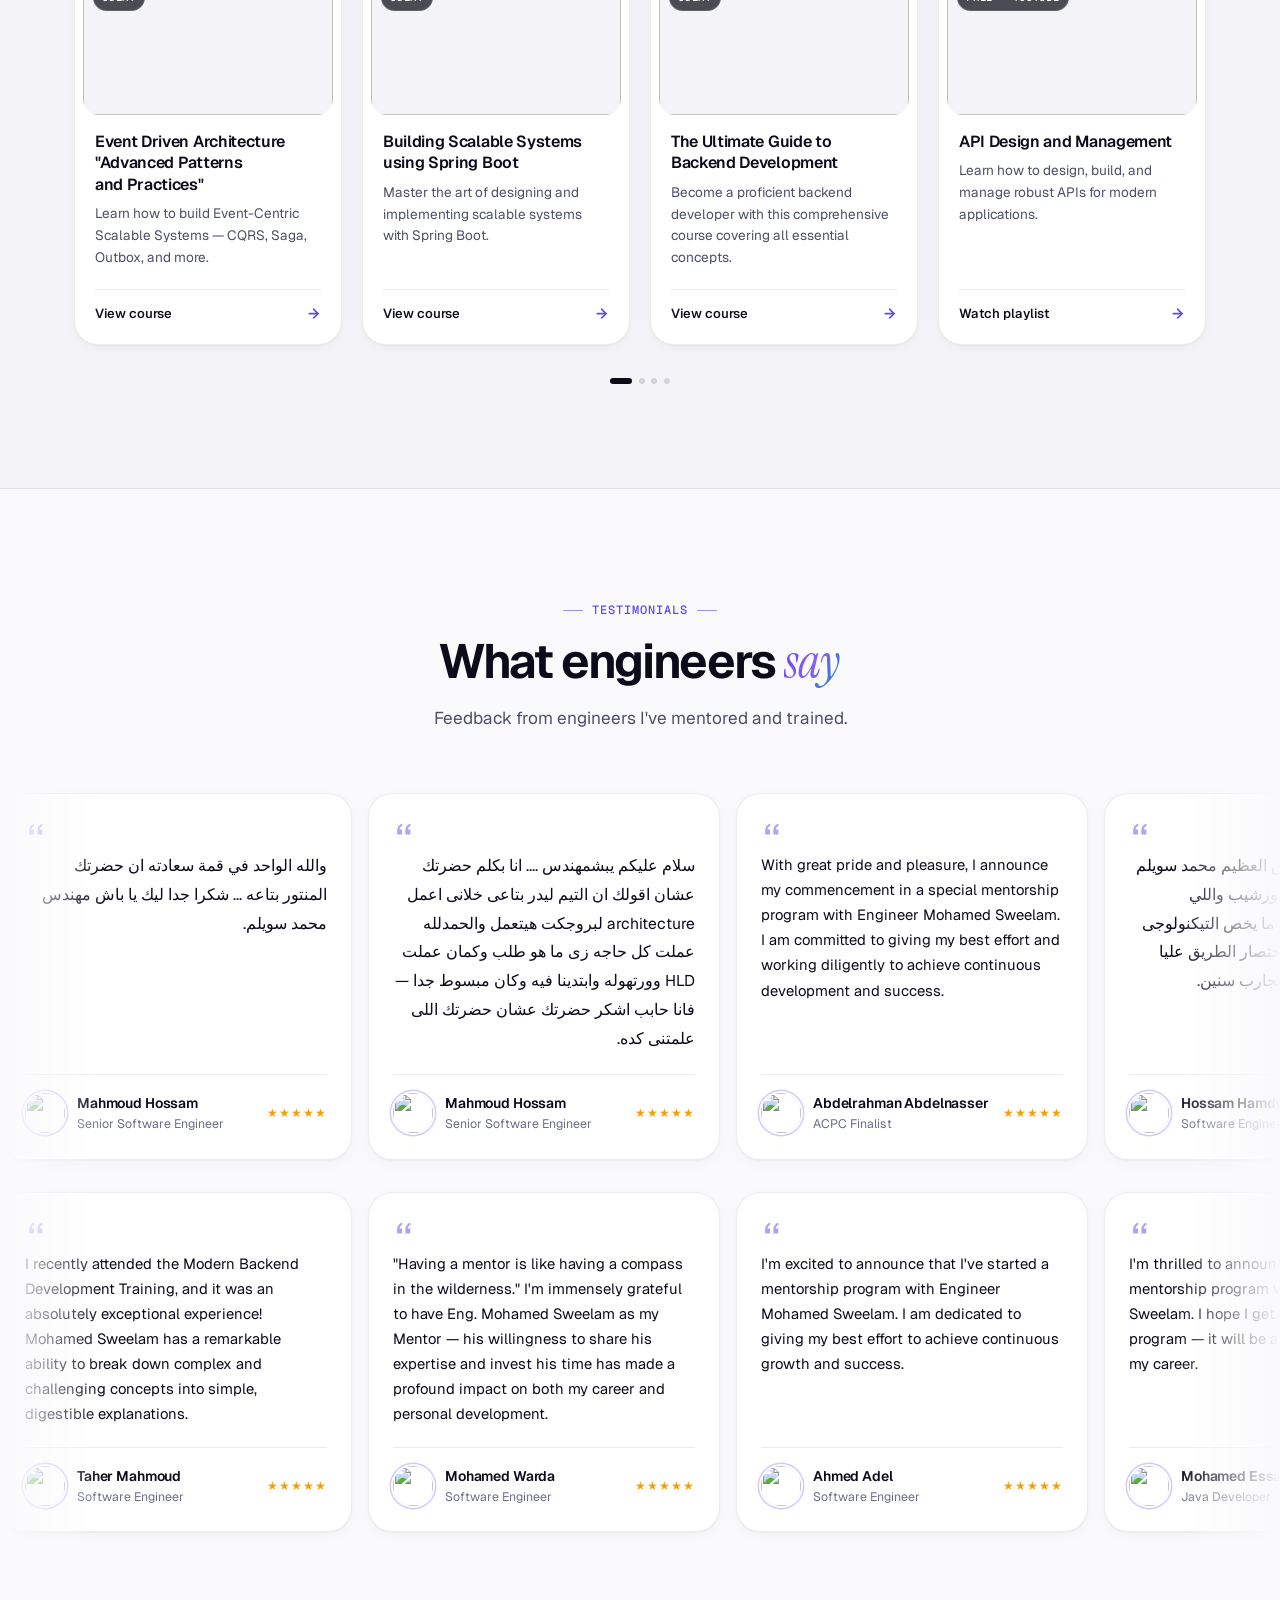
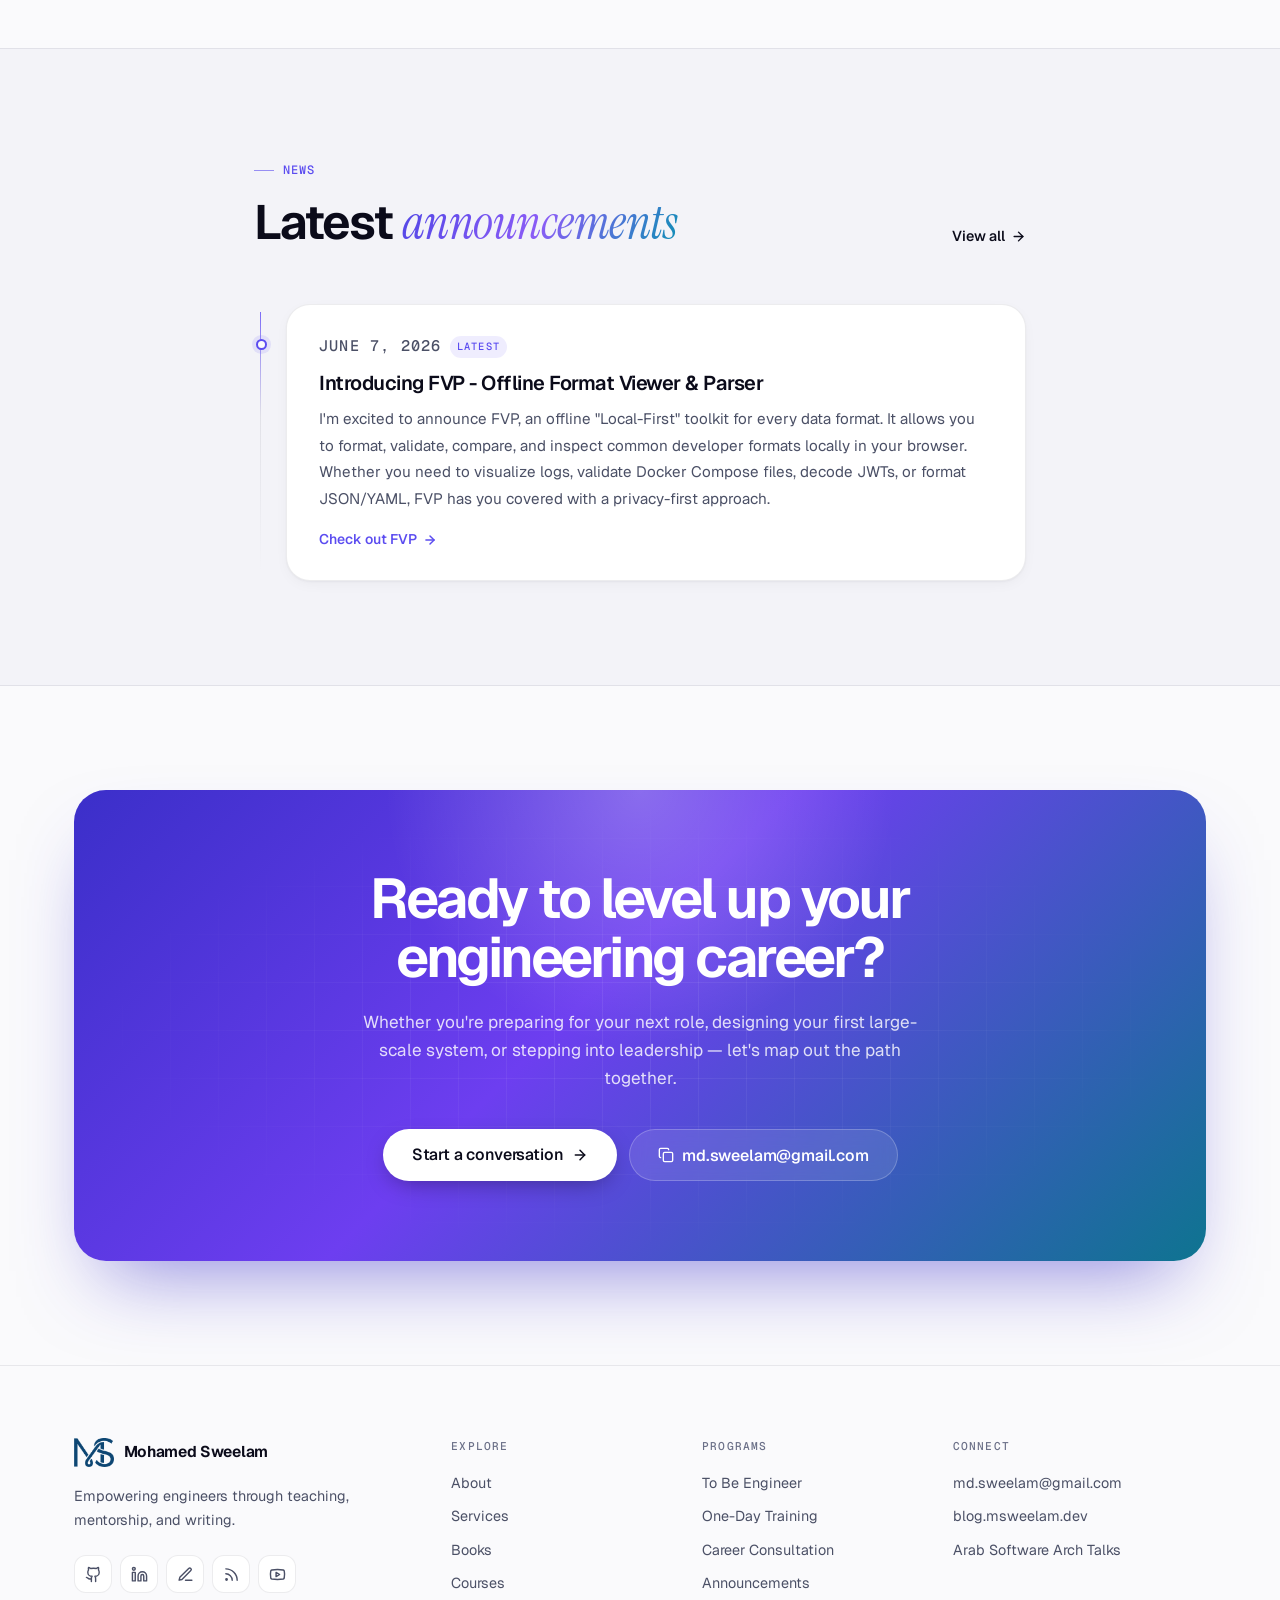
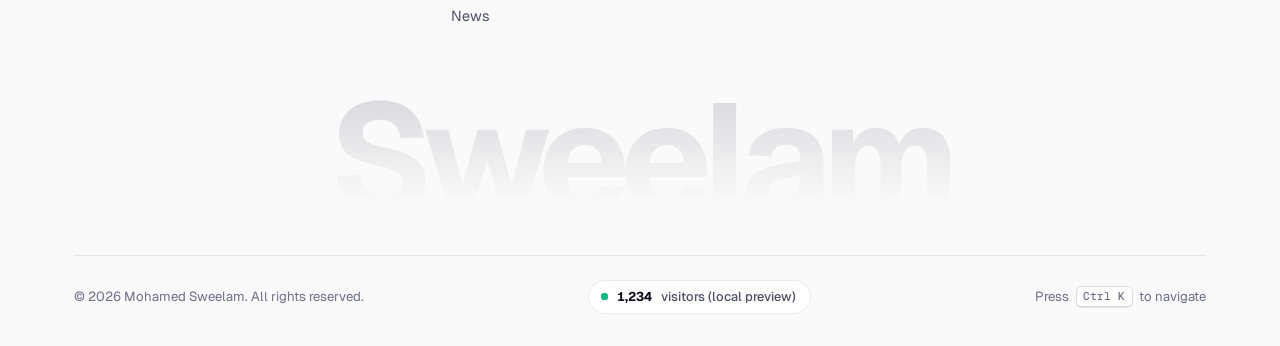
==== commit 4c04e49c: "redesign site and update role to engineering lead at orki New design system (Geist + Instrument Seri" ====
--- a/index.html
+++ b/index.html
@@ -4,33 +4,39 @@
 <head>
     <meta charset="UTF-8">
     <meta name="viewport" content="width=device-width, initial-scale=1.0">
-    <title>Mohamed Sweelam — Engineer, Mentor &amp; Author</title>
+    <title>Mohamed Sweelam — Engineering Lead, Mentor &amp; Author</title>
     <meta name="description"
-        content="«Software Engineer, Mentor, and Author specializing in distributed systems, cloud-native architectures, and developer education.">
+        content="Engineering Lead at Orki, driving the technical vision for an enterprise AI customer-engagement platform. Mentor and author focused on conversational AI, RAG, multi-agent and distributed systems.">
+    <meta name="theme-color" content="#FAFAFC" media="(prefers-color-scheme: light)">
+    <meta name="theme-color" content="#07070D" media="(prefers-color-scheme: dark)">
 
     <!-- Open Graph -->
-    <meta property="og:title" content="Mohamed Sweelam — Engineer, Mentor &amp; Author">
+    <meta property="og:title" content="Mohamed Sweelam — Engineering Lead, Mentor &amp; Author">
     <meta property="og:description"
-        content="Software Engineer, Mentor, and Author specializing in distributed systems, cloud-native architectures, and developer education.">
+        content="Engineering Lead at Orki, driving the technical vision for an enterprise AI customer-engagement platform. Mentor and author focused on conversational AI, RAG, multi-agent and distributed systems.">
     <meta property="og:image" content="https://msweelam.dev/img/me.png">
     <meta property="og:url" content="https://msweelam.dev">
     <meta property="og:type" content="website">
+    <meta name="twitter:card" content="summary_large_image">
 
     <!-- Favicon -->
-    <link rel="icon" href="/favicon.svg" type="image/svg+xml">
+    <link rel="icon" href="favicon.svg" type="image/svg+xml">
 
     <!-- Styles -->
-    <link rel="stylesheet" href="css/styles.css">
     <link rel="preconnect" href="https://fonts.googleapis.com">
     <link rel="preconnect" href="https://fonts.gstatic.com" crossorigin>
-    <link href="https://fonts.googleapis.com/css2?family=Inter:wght@400;500;600;700;800&display=swap" rel="stylesheet">
+    <link href="https://fonts.googleapis.com/css2?family=Geist:wght@300..800&family=Geist+Mono:wght@400;500&family=Instrument+Serif:ital@1&display=swap" rel="stylesheet">
+    <link rel="stylesheet" href="css/styles.css?v=8">
 
     <!-- Anti-FOUC: apply saved theme before first paint -->
     <script>
         (function () {
+            var d = document.documentElement;
+            d.classList.add('js');
             var t = localStorage.getItem('theme');
             var p = window.matchMedia('(prefers-color-scheme: dark)').matches;
-            if (t === 'dark' || (!t && p)) document.documentElement.setAttribute('data-theme', 'dark');
+            if (t === 'dark' || (!t && p)) d.setAttribute('data-theme', 'dark');
+            setTimeout(function () { if (!window.siteReady) d.classList.remove('js'); }, 2500);
         })();
     </script>
 
@@ -41,7 +47,9 @@
         "@type": "Person",
         "name": "Mohamed Sweelam",
         "url": "https://msweelam.dev",
-        "jobTitle": "Software Engineer",
+        "jobTitle": "Engineering Lead",
+        "worksFor": { "@type": "Organization", "name": "Orki" },
+        "knowsAbout": ["Conversational AI", "Retrieval-Augmented Generation", "Multi-Agent Systems", "Omnichannel Messaging", "Distributed Systems", "Java", "C#", "Python", "Go"],
         "sameAs": [
             "https://github.com/sweelam",
             "https://www.linkedin.com/in/mohamedsweelam",
@@ -52,170 +60,333 @@
 </head>
 
 <body>
+    <a class="skip-link" href="#main">Skip to content</a>
+    <div class="scroll-progress" aria-hidden="true"></div>
 
     <!-- ─── HEADER ─────────────────────────────────────────── -->
     <header class="site-header">
-        <nav class="nav container">
-            <a href="/" class="nav-logo" aria-label="Home">
-                <div class="logo-img-wrap">
-                    <img src="img/my-logo.jpeg" alt="Mohamed Sweelam" class="site-logo" data-light="img/my-logo.jpeg"
-                        data-dark="img/my-logo-dark.png">
-                </div>
+        <nav class="nav container" aria-label="Primary">
+            <a href="/" class="nav-logo" aria-label="Mohamed Sweelam — home">
+                <span class="logo-img-wrap">
+                    <img src="img/logo-mark.png" alt="" class="site-logo" data-light="img/logo-mark.png"
+                        data-dark="img/logo-mark-dark.png">
+                </span>
+                <span class="logo-text">Mohamed Sweelam</span>
             </a>
 
-            <div class="nav-links" id="nav-links" role="navigation">
+            <div class="nav-links" id="nav-links">
                 <a href="#about">About</a>
-                <a href="https://blog.msweelam.dev" target="_blank" rel="noopener noreferrer">Blog</a>
                 <a href="#services">Services</a>
                 <a href="#books">Books</a>
                 <a href="#courses">Courses</a>
                 <a href="#news">News</a>
-            </div>
-
-            <button class="theme-toggle" id="theme-toggle" aria-label="Toggle dark mode">
-                <svg class="icon-sun" width="18" height="18" viewBox="0 0 24 24" fill="none" stroke="currentColor"
-                    stroke-width="2" stroke-linecap="round" stroke-linejoin="round" aria-hidden="true">
-                    <circle cx="12" cy="12" r="5" />
-                    <line x1="12" y1="1" x2="12" y2="3" />
-                    <line x1="12" y1="21" x2="12" y2="23" />
-                    <line x1="4.22" y1="4.22" x2="5.64" y2="5.64" />
-                    <line x1="18.36" y1="18.36" x2="19.78" y2="19.78" />
-                    <line x1="1" y1="12" x2="3" y2="12" />
-                    <line x1="21" y1="12" x2="23" y2="12" />
-                    <line x1="4.22" y1="19.78" x2="5.64" y2="18.36" />
-                    <line x1="18.36" y1="5.64" x2="19.78" y2="4.22" />
-                </svg>
-                <svg class="icon-moon" width="18" height="18" viewBox="0 0 24 24" fill="none" stroke="currentColor"
-                    stroke-width="2" stroke-linecap="round" stroke-linejoin="round" aria-hidden="true">
-                    <path d="M21 12.79A9 9 0 1 1 11.21 3 7 7 0 0 0 21 12.79z" />
-                </svg>
-            </button>
-
-            <button class="nav-toggle" id="nav-toggle" aria-label="Toggle navigation" aria-expanded="false">
-                <span></span><span></span><span></span>
-            </button>
+                <a href="https://blog.msweelam.dev" target="_blank" rel="noopener noreferrer" class="ext">Blog</a>
+            </div>
+
+            <div class="nav-actions">
+                <button class="cmdk-trigger" type="button" data-cmdk-open aria-label="Open command menu">
+                    <svg width="15" height="15" viewBox="0 0 24 24" fill="none" stroke="currentColor" stroke-width="2"
+                        stroke-linecap="round" stroke-linejoin="round" aria-hidden="true">
+                        <circle cx="11" cy="11" r="8" />
+                        <path d="m21 21-4.3-4.3" />
+                    </svg>
+                    <span>Search</span>
+                    <kbd class="kbd-mod">⌘K</kbd>
+                </button>
+                <button class="theme-toggle" id="theme-toggle" type="button" aria-label="Toggle dark mode">
+                    <svg class="icon-sun" width="17" height="17" viewBox="0 0 24 24" fill="none" stroke="currentColor"
+                        stroke-width="2" stroke-linecap="round" stroke-linejoin="round" aria-hidden="true">
+                        <circle cx="12" cy="12" r="4" />
+                        <path d="M12 2v2M12 20v2m-7.07-2.93 1.41-1.41M17.66 6.34l1.41-1.41M2 12h2m16 0h2M4.93 4.93l1.41 1.41m11.32 11.32 1.41 1.41" />
+                    </svg>
+                    <svg class="icon-moon" width="17" height="17" viewBox="0 0 24 24" fill="none" stroke="currentColor"
+                        stroke-width="2" stroke-linecap="round" stroke-linejoin="round" aria-hidden="true">
+                        <path d="M12 3a6 6 0 0 0 9 9 9 9 0 1 1-9-9Z" />
+                    </svg>
+                </button>
+                <a href="#services" class="btn btn-primary btn-sm nav-cta">Work with me</a>
+                <button class="nav-toggle" id="nav-toggle" type="button" aria-label="Toggle navigation"
+                    aria-expanded="false" aria-controls="nav-links">
+                    <span></span><span></span><span></span>
+                </button>
+            </div>
         </nav>
     </header>
 
-    <main>
+    <main id="main">
 
         <!-- ─── HERO ───────────────────────────────────────────── -->
         <section class="hero">
+            <div class="hero-bg" aria-hidden="true">
+                <div class="hero-bg__grid"></div>
+                <div class="blob blob--1"></div>
+                <div class="blob blob--2"></div>
+                <div class="blob blob--3"></div>
+            </div>
+
             <div class="container hero-grid">
                 <div class="hero-text">
-                    <p class="hero-eyebrow">Engineer &middot; Mentor &middot; Author</p>
-                    <h1>Mohamed Sweelam</h1>
-                    <p class="hero-tagline">Software Engineer with over a decade of experience building distributed
-                        systems across multiple industries, including telecom, hotel management, customer engagement,
-                        and fintech. I mentor engineers, author books, and share knowledge through courses and writing.
+                    <a href="/mentorship/" class="status-pill" data-reveal>
+                        <span class="status-pill__tag"><span class="live-dot" aria-hidden="true"></span>Open</span>
+                        Now accepting mentees for the To Be Engineer program
+                        <svg width="14" height="14" viewBox="0 0 24 24" fill="none" stroke="currentColor"
+                            stroke-width="2" stroke-linecap="round" stroke-linejoin="round" aria-hidden="true">
+                            <path d="m9 18 6-6-6-6" />
+                        </svg>
+                    </a>
+
+                    <h1 data-reveal style="--delay:60ms">Mohamed Sweelam</h1>
+
+                    <p class="hero-headline" data-reveal style="--delay:120ms">
+                        I build
+                        <span class="sr-only">conversational AI, multi-agent systems, AI-native platforms, distributed systems, and great engineers</span>
+                        <span class="rotator" aria-hidden="true">
+                            <span class="rotator__word is-active">conversational AI</span>
+                            <span class="rotator__word">multi-agent systems</span>
+                            <span class="rotator__word">AI-native platforms</span>
+                            <span class="rotator__word">distributed systems</span>
+                            <span class="rotator__word">great engineers</span>
+                        </span>
                     </p>
 
-                    <div class="hero-actions">
-                        <a href="#services" class="btn btn-primary">
+                    <p class="hero-tagline" data-reveal style="--delay:180ms">Engineering Lead at <strong>Orki</strong>, driving the
+                        technical vision for an enterprise AI customer-engagement platform — conversational AI, RAG, and
+                        omnichannel messaging. Backed by 13+ years of building distributed systems across telecom, hotel
+                        management, customer engagement, and fintech. I also mentor engineers, author books, and share
+                        knowledge through courses and writing.
+                    </p>
+
+                    <div class="hero-actions" data-reveal style="--delay:240ms">
+                        <a href="#services" class="btn btn-brand btn-lg">
                             Work with me
-                            <svg width="16" height="16" viewBox="0 0 24 24" fill="none" stroke="currentColor"
-                                stroke-width="2.5" stroke-linecap="round" stroke-linejoin="round" aria-hidden="true">
+                            <svg class="arrow" width="16" height="16" viewBox="0 0 24 24" fill="none"
+                                stroke="currentColor" stroke-width="2.25" stroke-linecap="round"
+                                stroke-linejoin="round" aria-hidden="true">
                                 <path d="M5 12h14" />
                                 <path d="m12 5 7 7-7 7" />
                             </svg>
                         </a>
                         <a href="https://blog.msweelam.dev" target="_blank" rel="noopener noreferrer"
-                            class="btn btn-outline">
+                            class="btn btn-outline btn-lg">
                             Read the blog
                             <svg width="14" height="14" viewBox="0 0 24 24" fill="none" stroke="currentColor"
                                 stroke-width="2" stroke-linecap="round" stroke-linejoin="round" aria-hidden="true">
-                                <path d="M18 13v6a2 2 0 0 1-2 2H5a2 2 0 0 1-2-2V8a2 2 0 0 1 2-2h6" />
-                                <polyline points="15 3 21 3 21 9" />
-                                <line x1="10" y1="14" x2="21" y2="3" />
+                                <path d="M7 17 17 7" />
+                                <path d="M7 7h10v10" />
                             </svg>
                         </a>
                     </div>
 
-                    <nav class="social-row" aria-label="Social links">
-                        <a href="https://github.com/sweelam" target="_blank" rel="noopener noreferrer"
-                            aria-label="GitHub">
-                            <svg width="20" height="20" viewBox="0 0 24 24" fill="none" stroke="currentColor"
-                                stroke-width="2" stroke-linecap="round" stroke-linejoin="round" aria-hidden="true">
-                                <path
-                                    d="M15 22v-4a4.8 4.8 0 0 0-1-3.5c3 0 6-2 6-5.5.08-1.25-.27-2.48-1-3.5.28-1.15.28-2.35 0-3.5 0 0-1 0-3 1.5-2.64-.5-5.36-.5-8 0C6 2 5 2 5 2c-.3 1.15-.3 2.35 0 3.5A5.403 5.403 0 0 0 4 9c0 3.5 3 5.5 6 5.5-.39.49-.68 1.05-.85 1.65-.17.6-.22 1.23-.15 1.85v4" />
-                                <path d="M9 18c-4.51 2-5-2-7-2" />
-                            </svg>
-                        </a>
-                        <a href="https://www.linkedin.com/in/mohamedsweelam" target="_blank" rel="noopener noreferrer"
-                            aria-label="LinkedIn">
-                            <svg width="20" height="20" viewBox="0 0 24 24" fill="none" stroke="currentColor"
-                                stroke-width="2" stroke-linecap="round" stroke-linejoin="round" aria-hidden="true">
-                                <path
-                                    d="M16 8a6 6 0 0 1 6 6v7h-4v-7a2 2 0 0 0-2-2 2 2 0 0 0-2 2v7h-4v-7a6 6 0 0 1 6-6z" />
-                                <rect width="4" height="12" x="2" y="9" />
-                                <circle cx="4" cy="4" r="2" />
-                            </svg>
-                        </a>
-                        <a href="https://blog.msweelam.dev" target="_blank" rel="noopener noreferrer" aria-label="Blog">
-                            <svg width="20" height="20" viewBox="0 0 24 24" fill="none" stroke="currentColor"
-                                stroke-width="2" stroke-linecap="round" stroke-linejoin="round" aria-hidden="true">
-                                <path d="M12 20h9" />
-                                <path d="M16.5 3.5a2.12 2.12 0 0 1 3 3L7 19l-4 1 1-4Z" />
-                            </svg>
-                        </a>
-                        <a href="mailto:md.sweelam@gmail.com" aria-label="Email">
-                            <svg width="20" height="20" viewBox="0 0 24 24" fill="none" stroke="currentColor"
-                                stroke-width="2" stroke-linecap="round" stroke-linejoin="round" aria-hidden="true">
-                                <rect width="20" height="16" x="2" y="4" rx="2" />
-                                <path d="m22 7-8.97 5.7a1.94 1.94 0 0 1-2.06 0L2 7" />
-                            </svg>
-                        </a>
-                        <a href="https://www.youtube.com/@ArabSoftwareArchTalks" target="_blank"
-                            rel="noopener noreferrer" aria-label="YouTube">
-                            <svg width="20" height="20" viewBox="0 0 24 24" fill="none" stroke="currentColor"
-                                stroke-width="2" stroke-linecap="round" stroke-linejoin="round" aria-hidden="true">
-                                <path
-                                    d="M2.5 17a24.12 24.12 0 0 1 0-10 2 2 0 0 1 1.4-1.4 49.56 49.56 0 0 1 16.2 0A2 2 0 0 1 21.5 7a24.12 24.12 0 0 1 0 10 2 2 0 0 1-1.4 1.4 49.55 49.55 0 0 1-16.2 0A2 2 0 0 1 2.5 17" />
-                                <path d="m10 15 5-3-5-3z" />
-                            </svg>
-                        </a>
-                    </nav>
-                </div>
-
-                <div class="hero-photo">
-                    <img src="img/me.png" alt="Mohamed Sweelam">
-                </div>
-            </div>
-        </section>
-
-        <!-- ─── ABOUT — Engineer, Mentor & Author ──────────────── -->
-        <section id="about" class="section section-alt">
-            <div class="container">
-                <h2 class="section-title">Engineer, Mentor &amp; Author</h2>
-                <p class="section-intro">A decade of experience across fintech, enterprise, and developer education —
-                    building systems, growing engineers, and sharing what I've learned.</p>
-
-                <div class="roles-grid">
-
-                    <div class="role-card">
-                        <div class="role-icon">
-                            <svg width="28" height="28" viewBox="0 0 24 24" fill="none" stroke="currentColor"
-                                stroke-width="2" stroke-linecap="round" stroke-linejoin="round" aria-hidden="true">
+                    <dl class="hero-stats" data-reveal style="--delay:300ms">
+                        <div class="stat">
+                            <dt class="sr-only">Years of experience</dt>
+                            <dd class="stat__value" data-count="13" data-suffix="+">13+</dd>
+                            <dd class="stat__label">Years building<br>systems</dd>
+                        </div>
+                        <div class="stat">
+                            <dt class="sr-only">Engineers mentored</dt>
+                            <dd class="stat__value" data-count="50" data-suffix="+">50+</dd>
+                            <dd class="stat__label">Engineers<br>mentored</dd>
+                        </div>
+                        <div class="stat">
+                            <dt class="sr-only">Online courses</dt>
+                            <dd class="stat__value" data-count="4">4</dd>
+                            <dd class="stat__label">Online<br>courses</dd>
+                        </div>
+                        <div class="stat">
+                            <dt class="sr-only">Company consultations</dt>
+                            <dd class="stat__value" data-count="10" data-suffix="+">10+</dd>
+                            <dd class="stat__label">Company<br>consultations</dd>
+                        </div>
+                        <div class="stat stat--live" data-visitors-wrap hidden>
+                            <dt class="sr-only">Site visitors</dt>
+                            <dd class="stat__value"><span data-visitors>0</span><span class="live-dot" aria-hidden="true"></span></dd>
+                            <dd class="stat__label">Site visitors<br><span data-visitors-label>live count</span></dd>
+                        </div>
+                    </dl>
+                </div>
+
+                <div class="hero-photo" data-reveal style="--delay:150ms">
+                    <div class="portrait">
+                        <div class="portrait__frame">
+                            <img src="img/me.png" alt="Portrait of Mohamed Sweelam" width="698" height="793"
+                                fetchpriority="high">
+                        </div>
+                        <div class="portrait__caption">
+                            <div>
+                                <span>Engineering Lead @ Orki</span>
+                            </div>
+                            <nav class="social-row" aria-label="Social links">
+                                <a href="https://github.com/sweelam" target="_blank" rel="noopener noreferrer"
+                                    aria-label="GitHub">
+                                    <svg width="17" height="17" viewBox="0 0 24 24" fill="none" stroke="currentColor"
+                                        stroke-width="2" stroke-linecap="round" stroke-linejoin="round"
+                                        aria-hidden="true">
+                                        <path
+                                            d="M15 22v-4a4.8 4.8 0 0 0-1-3.5c3 0 6-2 6-5.5.08-1.25-.27-2.48-1-3.5.28-1.15.28-2.35 0-3.5 0 0-1 0-3 1.5-2.64-.5-5.36-.5-8 0C6 2 5 2 5 2c-.3 1.15-.3 2.35 0 3.5A5.403 5.403 0 0 0 4 9c0 3.5 3 5.5 6 5.5-.39.49-.68 1.05-.85 1.65-.17.6-.22 1.23-.15 1.85v4" />
+                                        <path d="M9 18c-4.51 2-5-2-7-2" />
+                                    </svg>
+                                </a>
+                                <a href="https://www.linkedin.com/in/mohamedsweelam" target="_blank"
+                                    rel="noopener noreferrer" aria-label="LinkedIn">
+                                    <svg width="17" height="17" viewBox="0 0 24 24" fill="none" stroke="currentColor"
+                                        stroke-width="2" stroke-linecap="round" stroke-linejoin="round"
+                                        aria-hidden="true">
+                                        <path
+                                            d="M16 8a6 6 0 0 1 6 6v7h-4v-7a2 2 0 0 0-2-2 2 2 0 0 0-2 2v7h-4v-7a6 6 0 0 1 6-6z" />
+                                        <rect width="4" height="12" x="2" y="9" />
+                                        <circle cx="4" cy="4" r="2" />
+                                    </svg>
+                                </a>
+                                <a href="https://www.youtube.com/@ArabSoftwareArchTalks" target="_blank"
+                                    rel="noopener noreferrer" aria-label="YouTube">
+                                    <svg width="17" height="17" viewBox="0 0 24 24" fill="none" stroke="currentColor"
+                                        stroke-width="2" stroke-linecap="round" stroke-linejoin="round"
+                                        aria-hidden="true">
+                                        <path
+                                            d="M2.5 17a24.12 24.12 0 0 1 0-10 2 2 0 0 1 1.4-1.4 49.56 49.56 0 0 1 16.2 0A2 2 0 0 1 21.5 7a24.12 24.12 0 0 1 0 10 2 2 0 0 1-1.4 1.4 49.55 49.55 0 0 1-16.2 0A2 2 0 0 1 2.5 17" />
+                                        <path d="m10 15 5-3-5-3z" />
+                                    </svg>
+                                </a>
+                            </nav>
+                        </div>
+                    </div>
+
+                    <div class="float-chip float-chip--a" aria-hidden="true">
+                        <span class="float-chip__icon">
+                            <svg width="16" height="16" viewBox="0 0 24 24" fill="none" stroke="currentColor"
+                                stroke-width="2" stroke-linecap="round" stroke-linejoin="round">
                                 <rect width="20" height="8" x="2" y="2" rx="2" />
                                 <rect width="20" height="8" x="2" y="14" rx="2" />
-                                <circle cx="6" cy="6" r="1" />
-                                <circle cx="6" cy="18" r="1" />
-                            </svg>
-                        </div>
-                        <h3>AI Enablement Engineer</h3>
-                        <p>10+ years designing cloud-native microservices and distributed systems in high-stakes fintech
-                            environments. Expert in Java, Spring Boot, Kafka, and scalability patterns.</p>
-                        <div class="pills" style="margin-top:1rem">
-                            <span class="pill">Distributed Systems</span>
-                            <span class="pill">Cloud-Native</span>
-                            <span class="pill">Microservices</span>
-                            <span class="pill">AI Enablement</span>
-                        </div>
-                    </div>
-
-                    <div class="role-card">
-                        <div class="role-icon">
-                            <svg width="28" height="28" viewBox="0 0 24 24" fill="none" stroke="currentColor"
+                                <path d="M6 6h.01M6 18h.01" />
+                            </svg>
+                        </span>
+                        <span><strong>Conversational AI</strong><small>RAG · Multi-agent systems</small></span>
+                    </div>
+                    <div class="float-chip float-chip--b" aria-hidden="true">
+                        <span class="float-chip__icon">
+                            <svg width="16" height="16" viewBox="0 0 24 24" fill="none" stroke="currentColor"
+                                stroke-width="2" stroke-linecap="round" stroke-linejoin="round">
+                                <path d="M22 10v6M2 10l10-5 10 5-10 5z" />
+                                <path d="M6 12v5c3 3 9 3 12 0v-5" />
+                            </svg>
+                        </span>
+                        <span><strong>50+ mentees</strong><small>Junior → Lead</small></span>
+                    </div>
+                    <div class="float-chip float-chip--c" aria-hidden="true">
+                        <span class="float-chip__icon">
+                            <svg width="16" height="16" viewBox="0 0 24 24" fill="none" stroke="currentColor"
+                                stroke-width="2" stroke-linecap="round" stroke-linejoin="round">
+                                <path d="M2 3h6a4 4 0 0 1 4 4v14a3 3 0 0 0-3-3H2z" />
+                                <path d="M22 3h-6a4 4 0 0 0-4 4v14a3 3 0 0 1 3-3h7z" />
+                            </svg>
+                        </span>
+                        <span><strong>Published author</strong><small>Scalable Systems</small></span>
+                    </div>
+                </div>
+            </div>
+        </section>
+
+        <!-- ─── EXPERTISE MARQUEE ──────────────────────────────── -->
+        <div class="marquee-band" aria-label="Areas of expertise">
+            <p class="marquee-label">Areas of expertise</p>
+            <div class="marquee">
+                <ul class="marquee__track" role="list">
+                    <li class="marquee__item">Conversational AI</li>
+                    <li class="marquee__item">RAG</li>
+                    <li class="marquee__item">Multi-Agent Systems</li>
+                    <li class="marquee__item">Omnichannel Messaging</li>
+                    <li class="marquee__item">Distributed Systems</li>
+                    <li class="marquee__item">Java</li>
+                    <li class="marquee__item">C#</li>
+                    <li class="marquee__item">Python</li>
+                    <li class="marquee__item">Go</li>
+                    <li class="marquee__item">Spring Boot</li>
+                    <li class="marquee__item">Apache Kafka</li>
+                    <li class="marquee__item">Microservices</li>
+                    <li class="marquee__item">Cloud-Native</li>
+                    <li class="marquee__item">Event-Driven Architecture</li>
+                    <li class="marquee__item">System Design</li>
+                    <li class="marquee__item">Domain-Driven Design</li>
+                    <li class="marquee__item">API Design</li>
+                </ul>
+                <ul class="marquee__track" role="list" aria-hidden="true">
+                    <li class="marquee__item">Conversational AI</li>
+                    <li class="marquee__item">RAG</li>
+                    <li class="marquee__item">Multi-Agent Systems</li>
+                    <li class="marquee__item">Omnichannel Messaging</li>
+                    <li class="marquee__item">Distributed Systems</li>
+                    <li class="marquee__item">Java</li>
+                    <li class="marquee__item">C#</li>
+                    <li class="marquee__item">Python</li>
+                    <li class="marquee__item">Go</li>
+                    <li class="marquee__item">Spring Boot</li>
+                    <li class="marquee__item">Apache Kafka</li>
+                    <li class="marquee__item">Microservices</li>
+                    <li class="marquee__item">Cloud-Native</li>
+                    <li class="marquee__item">Event-Driven Architecture</li>
+                    <li class="marquee__item">System Design</li>
+                    <li class="marquee__item">Domain-Driven Design</li>
+                    <li class="marquee__item">API Design</li>
+                </ul>
+            </div>
+        </div>
+
+        <!-- ─── ABOUT — Engineer, Mentor & Author ──────────────── -->
+        <section id="about" class="section">
+            <div class="container">
+                <div class="section-head" data-reveal>
+                    <p class="eyebrow">About</p>
+                    <h2 class="section-title">Engineer, mentor <span class="serif gradient-text">&amp; author</span></h2>
+                    <p class="section-intro">13+ years of experience across fintech, enterprise, and developer education —
+                        building systems, growing engineers, advising companies, and sharing what I've learned.</p>
+                </div>
+
+                <div class="bento" data-stagger>
+
+                    <article class="role-card bento__engineer spotlight" data-reveal>
+                        <div>
+                            <div class="icon-tile">
+                                <svg width="22" height="22" viewBox="0 0 24 24" fill="none" stroke="currentColor"
+                                    stroke-width="2" stroke-linecap="round" stroke-linejoin="round" aria-hidden="true">
+                                    <rect x="16" y="16" width="6" height="6" rx="1" />
+                                    <rect x="2" y="16" width="6" height="6" rx="1" />
+                                    <rect x="9" y="2" width="6" height="6" rx="1" />
+                                    <path d="M5 16v-3a1 1 0 0 1 1-1h12a1 1 0 0 1 1 1v3" />
+                                    <path d="M12 12V8" />
+                                </svg>
+                            </div>
+                            <h3>Engineering Lead at Orki</h3>
+                            <p>Driving the technical vision for Orki's enterprise AI customer-engagement platform —
+                                conversational AI, RAG, and omnichannel messaging across web and social products. Built
+                                on 13+ years designing cloud-native microservices and distributed systems in high-stakes
+                                fintech environments. Polyglot across Java, C#, Python, and Go.</p>
+                            <div class="pills">
+                                <span class="pill">Conversational AI</span>
+                                <span class="pill">RAG</span>
+                                <span class="pill">Multi-Agent Systems</span>
+                                <span class="pill">Omnichannel Messaging</span>
+                                <span class="pill">Engineering Leadership</span>
+                                <span class="pill">Distributed Systems</span>
+                            </div>
+                        </div>
+                        <div class="terminal" aria-hidden="true">
+                            <div class="terminal__bar"><i></i><i></i><i></i><span>~/sweelam</span></div>
+                            <div class="terminal__body"><span class="t-prompt">❯</span> <span class="t-cmd">whoami</span>
+<span class="t-dim">eng lead @ orki · mentor · author</span>
+<span class="t-prompt">❯</span> <span class="t-cmd">cat stack.yml</span>
+<span class="t-key">product:</span> ai customer engagement
+<span class="t-key">ai:</span>      conversational · rag
+<span class="t-key">reach:</span>   web · social
+<span class="t-key">langs:</span>   java · c# · python · go
+<span class="t-prompt">❯</span> <span class="t-cmd">uptime</span>
+<span class="t-ok">13+ years</span>, 4 industries <span class="cursor"></span></div>
+                        </div>
+                    </article>
+
+                    <article class="role-card bento__mentor spotlight" data-reveal>
+                        <div class="icon-tile">
+                            <svg width="22" height="22" viewBox="0 0 24 24" fill="none" stroke="currentColor"
                                 stroke-width="2" stroke-linecap="round" stroke-linejoin="round" aria-hidden="true">
                                 <path d="M17 21v-2a4 4 0 0 0-4-4H5a4 4 0 0 0-4 4v2" />
                                 <circle cx="9" cy="7" r="4" />
@@ -224,19 +395,17 @@
                             </svg>
                         </div>
                         <h3>Mentor</h3>
-                        <p>Mentored 50+ engineers through the <strong>To Be Engineer</strong> program — from junior to
+                        <p>Mentored engineers through the <strong>To Be Engineer</strong> program — from junior to
                             senior and lead. Structured sessions on system design, clean code, architecture, and career
                             growth.</p>
-                        <div class="pills" style="margin-top:1rem">
-                            <span class="pill">50+ Engineers</span>
-                            <span class="pill">System Design</span>
-                            <span class="pill">Career Growth</span>
-                        </div>
-                    </div>
-
-                    <div class="role-card">
-                        <div class="role-icon">
-                            <svg width="28" height="28" viewBox="0 0 24 24" fill="none" stroke="currentColor"
+                        <div class="big-number"><span class="gradient-text" data-count="50" data-suffix="+">50+</span>
+                            <small>engineers mentored, junior → lead</small>
+                        </div>
+                    </article>
+
+                    <article class="role-card bento__author spotlight" data-reveal>
+                        <div class="icon-tile">
+                            <svg width="22" height="22" viewBox="0 0 24 24" fill="none" stroke="currentColor"
                                 stroke-width="2" stroke-linecap="round" stroke-linejoin="round" aria-hidden="true">
                                 <path d="M2 3h6a4 4 0 0 1 4 4v14a3 3 0 0 0-3-3H2z" />
                                 <path d="M22 3h-6a4 4 0 0 0-4 4v14a3 3 0 0 1 3-3h7z" />
@@ -247,11 +416,58 @@
                                 href="https://blog.msweelam.dev" target="_blank" rel="noopener noreferrer"
                                 class="inline-link">blog.msweelam.dev</a> on backend engineering, system design, and
                             career development.</p>
-                        <div class="pills" style="margin-top:1rem">
-                            <span class="pill">Scalable Systems</span>
-                            <span class="pill">Technical Writing</span>
-                        </div>
-                    </div>
+                        <div class="mini-book">
+                            <img src="img/book-cover.png" alt="" loading="lazy" width="64" height="82">
+                            <span>Architectural decisions, principles &amp; real-world case studies</span>
+                        </div>
+                    </article>
+
+                    <article class="role-card bento__industry spotlight" data-reveal>
+                        <h3>Battle-tested across industries</h3>
+                        <p>Production systems built for very different domains — each with its own scale, compliance
+                            and reliability demands.</p>
+                        <div class="industries">
+                            <div class="industry">
+                                <svg width="22" height="22" viewBox="0 0 24 24" fill="none" stroke="currentColor"
+                                    stroke-width="2" stroke-linecap="round" stroke-linejoin="round" aria-hidden="true">
+                                    <path d="M4.9 16.1C1 12.2 1 5.8 4.9 1.9" />
+                                    <path d="M7.8 4.7a6.14 6.14 0 0 0-.8 7.5" />
+                                    <circle cx="12" cy="9" r="2" />
+                                    <path d="M16.2 4.8c2 2 2.26 5.11.8 7.47" />
+                                    <path d="M19.1 1.9a9.96 9.96 0 0 1 0 14.1" />
+                                    <path d="M9.5 18h5" />
+                                    <path d="m8 22 4-11 4 11" />
+                                </svg>
+                                Telecom
+                            </div>
+                            <div class="industry">
+                                <svg width="22" height="22" viewBox="0 0 24 24" fill="none" stroke="currentColor"
+                                    stroke-width="2" stroke-linecap="round" stroke-linejoin="round" aria-hidden="true">
+                                    <path d="M2 4v16" />
+                                    <path d="M2 8h18a2 2 0 0 1 2 2v10" />
+                                    <path d="M2 17h20" />
+                                    <path d="M6 8v9" />
+                                </svg>
+                                Hotel management
+                            </div>
+                            <div class="industry">
+                                <svg width="22" height="22" viewBox="0 0 24 24" fill="none" stroke="currentColor"
+                                    stroke-width="2" stroke-linecap="round" stroke-linejoin="round" aria-hidden="true">
+                                    <path d="M7.9 20A9 9 0 1 0 4 16.1L2 22Z" />
+                                    <path d="M15.8 9.2a2.5 2.5 0 0 0-3.5 0l-.3.4-.35-.3a2.42 2.42 0 1 0-3.2 3.6l3.6 3.5 3.6-3.5c1.2-1.2 1.1-2.7.2-3.7" />
+                                </svg>
+                                Customer engagement
+                            </div>
+                            <div class="industry">
+                                <svg width="22" height="22" viewBox="0 0 24 24" fill="none" stroke="currentColor"
+                                    stroke-width="2" stroke-linecap="round" stroke-linejoin="round" aria-hidden="true">
+                                    <rect width="20" height="14" x="2" y="5" rx="2" />
+                                    <line x1="2" x2="22" y1="10" y2="10" />
+                                </svg>
+                                Fintech
+                            </div>
+                        </div>
+                    </article>
 
                 </div>
             </div>
@@ -260,15 +476,51 @@
         <!-- ─── SERVICES ────────────────────────────────────────── -->
         <section id="services" class="section section-alt">
             <div class="container">
-                <h2 class="section-title">Services</h2>
-                <p class="section-intro">Personalized programs designed to accelerate your engineering career at every
-                    level.</p>
-
-                <div class="services-grid">
-
-                    <div class="service-card">
-                        <div class="service-icon">
-                            <svg width="28" height="28" viewBox="0 0 24 24" fill="none" stroke="currentColor"
+                <div class="section-head section-head--center" data-reveal>
+                    <p class="eyebrow">Services</p>
+                    <h2 class="section-title">Accelerate your <span class="serif gradient-text">engineering career</span>
+                    </h2>
+                    <p class="section-intro">Personalized programs designed to help you grow at every level — from your
+                        first role to leading teams.</p>
+                </div>
+
+                <div class="services-grid" data-stagger>
+
+                    <article class="service-card spotlight lift" data-reveal>
+                        <div class="icon-tile">
+                            <svg width="22" height="22" viewBox="0 0 24 24" fill="none" stroke="currentColor"
+                                stroke-width="2" stroke-linecap="round" stroke-linejoin="round" aria-hidden="true">
+                                <path d="M21 15a2 2 0 0 1-2 2H7l-4 4V5a2 2 0 0 1 2-2h14a2 2 0 0 1 2 2z" />
+                            </svg>
+                        </div>
+                        <h3>Career Consultation</h3>
+                        <p class="service-card__desc">A focused 1-on-1 session to tackle a specific challenge — interview
+                            prep, architecture review, career path planning, or navigating from junior to senior to lead
+                            engineer.</p>
+                        <ul class="service-specs">
+                            <li>
+                                <svg width="16" height="16" viewBox="0 0 24 24" fill="none" stroke="currentColor" stroke-width="2" stroke-linecap="round" stroke-linejoin="round" aria-hidden="true"><path d="M8 2v4M16 2v4"/><rect width="18" height="18" x="3" y="4" rx="2"/><path d="m9 16 2 2 4-4"/></svg>
+                                <span><strong>1</strong> session</span>
+                            </li>
+                            <li>
+                                <svg width="16" height="16" viewBox="0 0 24 24" fill="none" stroke="currentColor" stroke-width="2" stroke-linecap="round" stroke-linejoin="round" aria-hidden="true"><circle cx="12" cy="12" r="10"/><polyline points="12 6 12 12 16 14"/></svg>
+                                <span><strong>60–90</strong> min</span>
+                            </li>
+                            <li>
+                                <svg width="16" height="16" viewBox="0 0 24 24" fill="none" stroke="currentColor" stroke-width="2" stroke-linecap="round" stroke-linejoin="round" aria-hidden="true"><circle cx="12" cy="8" r="5"/><path d="M20 21a8 8 0 0 0-16 0"/></svg>
+                                <span>1-on-1, tailored to you</span>
+                            </li>
+                        </ul>
+                        <a href="mailto:md.sweelam@gmail.com?subject=Career%20Consultation" class="btn btn-outline">
+                            Get in touch
+                            <svg class="arrow" width="15" height="15" viewBox="0 0 24 24" fill="none" stroke="currentColor" stroke-width="2.25" stroke-linecap="round" stroke-linejoin="round" aria-hidden="true"><path d="M5 12h14"/><path d="m12 5 7 7-7 7"/></svg>
+                        </a>
+                    </article>
+
+                    <article class="service-card service-card--featured lift" data-reveal>
+                        <span class="ribbon">Flagship program</span>
+                        <div class="icon-tile">
+                            <svg width="22" height="22" viewBox="0 0 24 24" fill="none" stroke="currentColor"
                                 stroke-width="2" stroke-linecap="round" stroke-linejoin="round" aria-hidden="true">
                                 <circle cx="12" cy="12" r="10" />
                                 <circle cx="12" cy="12" r="6" />
@@ -276,101 +528,127 @@
                             </svg>
                         </div>
                         <h3>Full Mentorship Program</h3>
-                        <p class="service-meta">2 months &middot; 8–10 sessions &middot; 60 min each</p>
-                        <p>A structured 2-month journey covering system design, clean code, software architecture,
-                            domain-driven design, scalable systems, and mock interviews. Tailored to your level and
-                            goals.</p>
-                        <a href="mailto:md.sweelam@gmail.com" class="service-cta">
+                        <p class="service-card__desc">A structured 2-month journey covering system design, clean code,
+                            software architecture, domain-driven design, scalable systems, and mock interviews. Tailored
+                            to your level and goals.</p>
+                        <ul class="service-specs">
+                            <li>
+                                <svg width="16" height="16" viewBox="0 0 24 24" fill="none" stroke="currentColor" stroke-width="2" stroke-linecap="round" stroke-linejoin="round" aria-hidden="true"><rect width="18" height="18" x="3" y="4" rx="2"/><path d="M16 2v4M8 2v4M3 10h18"/></svg>
+                                <span><strong>2</strong> months</span>
+                            </li>
+                            <li>
+                                <svg width="16" height="16" viewBox="0 0 24 24" fill="none" stroke="currentColor" stroke-width="2" stroke-linecap="round" stroke-linejoin="round" aria-hidden="true"><path d="M8 2v4M16 2v4"/><rect width="18" height="18" x="3" y="4" rx="2"/><path d="m9 16 2 2 4-4"/></svg>
+                                <span><strong>8–10</strong> sessions</span>
+                            </li>
+                            <li>
+                                <svg width="16" height="16" viewBox="0 0 24 24" fill="none" stroke="currentColor" stroke-width="2" stroke-linecap="round" stroke-linejoin="round" aria-hidden="true"><circle cx="12" cy="12" r="10"/><polyline points="12 6 12 12 16 14"/></svg>
+                                <span><strong>60</strong> min each</span>
+                            </li>
+                        </ul>
+                        <a href="mailto:md.sweelam@gmail.com?subject=Full%20Mentorship%20Program" class="btn btn-brand">
                             Apply now
-                            <svg width="14" height="14" viewBox="0 0 24 24" fill="none" stroke="currentColor"
-                                stroke-width="2.5" stroke-linecap="round" stroke-linejoin="round" aria-hidden="true">
-                                <path d="M5 12h14" />
-                                <path d="m12 5 7 7-7 7" />
-                            </svg>
+                            <svg class="arrow" width="15" height="15" viewBox="0 0 24 24" fill="none" stroke="currentColor" stroke-width="2.25" stroke-linecap="round" stroke-linejoin="round" aria-hidden="true"><path d="M5 12h14"/><path d="m12 5 7 7-7 7"/></svg>
                         </a>
-                    </div>
-
-                    <div class="service-card">
-                        <div class="service-icon">
-                            <svg width="28" height="28" viewBox="0 0 24 24" fill="none" stroke="currentColor"
+                    </article>
+
+                    <article class="service-card spotlight lift" data-reveal>
+                        <div class="icon-tile">
+                            <svg width="22" height="22" viewBox="0 0 24 24" fill="none" stroke="currentColor"
                                 stroke-width="2" stroke-linecap="round" stroke-linejoin="round" aria-hidden="true">
-                                <rect width="18" height="18" x="3" y="4" rx="2" ry="2" />
-                                <line x1="16" x2="16" y1="2" y2="6" />
-                                <line x1="8" x2="8" y1="2" y2="6" />
-                                <line x1="3" x2="21" y1="10" y2="10" />
+                                <path d="M17 21v-2a4 4 0 0 0-4-4H5a4 4 0 0 0-4 4v2" />
+                                <circle cx="9" cy="7" r="4" />
+                                <path d="M23 21v-2a4 4 0 0 0-3-3.87" />
+                                <path d="M16 3.13a4 4 0 0 1 0 7.75" />
                             </svg>
                         </div>
                         <h3>One-Day Training</h3>
-                        <p class="service-meta">1 day &middot; 3 sessions &middot; 140 min each</p>
-                        <p>An intensive one-day deep-dive session for teams or individuals. Covers backend engineering
-                            fundamentals, architecture patterns, and hands-on problem solving.</p>
-                        <a href="mailto:md.sweelam@gmail.com" class="service-cta">
+                        <p class="service-card__desc">An intensive one-day deep-dive for teams or individuals. Covers
+                            backend engineering fundamentals, architecture patterns, and hands-on problem solving.</p>
+                        <ul class="service-specs">
+                            <li>
+                                <svg width="16" height="16" viewBox="0 0 24 24" fill="none" stroke="currentColor" stroke-width="2" stroke-linecap="round" stroke-linejoin="round" aria-hidden="true"><rect width="18" height="18" x="3" y="4" rx="2"/><path d="M16 2v4M8 2v4M3 10h18"/></svg>
+                                <span><strong>1</strong> day</span>
+                            </li>
+                            <li>
+                                <svg width="16" height="16" viewBox="0 0 24 24" fill="none" stroke="currentColor" stroke-width="2" stroke-linecap="round" stroke-linejoin="round" aria-hidden="true"><path d="M8 2v4M16 2v4"/><rect width="18" height="18" x="3" y="4" rx="2"/><path d="m9 16 2 2 4-4"/></svg>
+                                <span><strong>3</strong> sessions</span>
+                            </li>
+                            <li>
+                                <svg width="16" height="16" viewBox="0 0 24 24" fill="none" stroke="currentColor" stroke-width="2" stroke-linecap="round" stroke-linejoin="round" aria-hidden="true"><circle cx="12" cy="12" r="10"/><polyline points="12 6 12 12 16 14"/></svg>
+                                <span><strong>140</strong> min each</span>
+                            </li>
+                        </ul>
+                        <a href="mailto:md.sweelam@gmail.com?subject=One-Day%20Training" class="btn btn-outline">
                             Book a training
-                            <svg width="14" height="14" viewBox="0 0 24 24" fill="none" stroke="currentColor"
-                                stroke-width="2.5" stroke-linecap="round" stroke-linejoin="round" aria-hidden="true">
-                                <path d="M5 12h14" />
-                                <path d="m12 5 7 7-7 7" />
-                            </svg>
+                            <svg class="arrow" width="15" height="15" viewBox="0 0 24 24" fill="none" stroke="currentColor" stroke-width="2.25" stroke-linecap="round" stroke-linejoin="round" aria-hidden="true"><path d="M5 12h14"/><path d="m12 5 7 7-7 7"/></svg>
                         </a>
-                    </div>
-
-                    <div class="service-card">
-                        <div class="service-icon">
-                            <svg width="28" height="28" viewBox="0 0 24 24" fill="none" stroke="currentColor"
-                                stroke-width="2" stroke-linecap="round" stroke-linejoin="round" aria-hidden="true">
-                                <path d="M21 15a2 2 0 0 1-2 2H7l-4 4V5a2 2 0 0 1 2-2h14a2 2 0 0 1 2 2z" />
-                            </svg>
-                        </div>
-                        <h3>Career Consultation</h3>
-                        <p class="service-meta">1 session &middot; 60–90 min</p>
-                        <p>A focused 1-on-1 session to tackle a specific challenge — interview prep, architecture
-                            review, career path planning, or navigating from junior to senior to lead engineer.</p>
-                        <a href="mailto:md.sweelam@gmail.com" class="service-cta">
-                            Get in touch
-                            <svg width="14" height="14" viewBox="0 0 24 24" fill="none" stroke="currentColor"
-                                stroke-width="2.5" stroke-linecap="round" stroke-linejoin="round" aria-hidden="true">
-                                <path d="M5 12h14" />
-                                <path d="m12 5 7 7-7 7" />
-                            </svg>
-                        </a>
-                    </div>
-
-                </div>
-
-                <p style="margin-top:2rem;font-size:0.875rem;color:var(--text-muted)">
-                    To register or ask questions, reach out at
-                    <a href="mailto:md.sweelam@gmail.com" class="inline-link">md.sweelam@gmail.com</a>
-                </p>
+                    </article>
+
+                </div>
+
+                <article class="company-banner spotlight" data-reveal>
+                    <div class="icon-tile">
+                        <svg width="22" height="22" viewBox="0 0 24 24" fill="none" stroke="currentColor" stroke-width="2" stroke-linecap="round" stroke-linejoin="round" aria-hidden="true"><path d="M6 22V4a2 2 0 0 1 2-2h8a2 2 0 0 1 2 2v18Z"/><path d="M6 12H4a2 2 0 0 0-2 2v6a2 2 0 0 0 2 2h2"/><path d="M18 9h2a2 2 0 0 1 2 2v9a2 2 0 0 1-2 2h-2"/><path d="M10 6h4M10 10h4M10 14h4M10 18h4"/></svg>
+                    </div>
+                    <div class="company-banner__body">
+                        <p class="eyebrow">For companies</p>
+                        <h3>Technical consultations for engineering teams</h3>
+                        <p>10+ consultation sessions delivered for startups and mid-size companies across Egypt and the
+                            MENA region. Bring your architecture, scaling, or AI challenges.</p>
+                    </div>
+                    <div class="company-banner__stat">
+                        <span class="gradient-text" data-count="10" data-suffix="+">10+</span>
+                        <small>consultation sessions</small>
+                        <small>Egypt &amp; MENA</small>
+                    </div>
+                    <a href="mailto:md.sweelam@gmail.com?subject=Company%20Consultation" class="btn btn-primary">
+                        Talk about your team
+                        <svg class="arrow" width="15" height="15" viewBox="0 0 24 24" fill="none" stroke="currentColor" stroke-width="2.25" stroke-linecap="round" stroke-linejoin="round" aria-hidden="true"><path d="M5 12h14"/><path d="m12 5 7 7-7 7"/></svg>
+                    </a>
+                </article>
+
+                <div class="services-foot" data-reveal>
+                    <span>To register or ask questions, reach out at
+                        <a href="mailto:md.sweelam@gmail.com" class="inline-link">md.sweelam@gmail.com</a></span>
+                    <a href="/mentorship/" class="link-arrow">
+                        Explore the full program curriculum
+                        <svg width="15" height="15" viewBox="0 0 24 24" fill="none" stroke="currentColor" stroke-width="2.25" stroke-linecap="round" stroke-linejoin="round" aria-hidden="true"><path d="M5 12h14"/><path d="m12 5 7 7-7 7"/></svg>
+                    </a>
+                </div>
             </div>
         </section>
 
         <!-- ─── BOOKS ──────────────────────────────────────────── -->
         <section id="books" class="section">
             <div class="container">
-                <h2 class="section-title">Books</h2>
-                <div class="books-grid">
-                    <a class="book-card" href="https://leanpub.com/thehighwaypathtoscalablesystems" target="_blank"
-                        rel="noopener noreferrer">
-                        <div class="book-card__cover">
+                <div class="book-showcase" data-reveal>
+                    <a class="book-3d" href="https://leanpub.com/thehighwaypathtoscalablesystems" target="_blank"
+                        rel="noopener noreferrer" aria-label="The Highway Path to Scalable Systems on Leanpub">
+                        <div class="book-3d__inner">
                             <img src="img/book-cover.png" alt="The Highway Path to Scalable Systems cover"
-                                loading="lazy">
-                        </div>
-                        <div class="book-card__body">
-                            <h3>The Highway Path to Scalable Systems</h3>
-                            <p class="book-card__author">by Mohamed Sweelam &amp; Jasser Mahmoud</p>
-                            <p class="book-card__desc">A Comprehensive Guide to Architectural Decisions, Principles, and
-                                Real-World Case Studies.</p>
-                            <div class="book-card__cta">
-                                Get the Book
-                                <svg width="16" height="16" viewBox="0 0 24 24" fill="none" stroke="currentColor"
-                                    stroke-width="2.5" stroke-linecap="round" stroke-linejoin="round"
-                                    aria-hidden="true">
-                                    <path d="M5 12h14" />
-                                    <path d="m12 5 7 7-7 7" />
-                                </svg>
-                            </div>
-                        </div>
-                    </a>
+                                loading="lazy" width="1106" height="1422">
+                        </div>
+                    </a>
+                    <div class="book-showcase__body">
+                        <p class="eyebrow">The Book</p>
+                        <h3>The Highway Path to <span class="serif">Scalable Systems</span></h3>
+                        <p class="book-showcase__author">by <strong>Mohamed Sweelam</strong> &amp; <strong>Jasser
+                                Mahmoud</strong></p>
+                        <p class="book-showcase__desc">A comprehensive guide to architectural decisions, principles, and
+                            real-world case studies.</p>
+                        <div class="book-topics" aria-label="Topics">
+                            <span>Architectural decisions</span>
+                            <span>Design principles</span>
+                            <span>Real-world case studies</span>
+                        </div>
+                        <div class="book-showcase__actions">
+                            <a href="https://leanpub.com/thehighwaypathtoscalablesystems" target="_blank"
+                                rel="noopener noreferrer" class="btn btn-white btn-lg">
+                                Get the book
+                                <svg class="arrow" width="16" height="16" viewBox="0 0 24 24" fill="none" stroke="currentColor" stroke-width="2.25" stroke-linecap="round" stroke-linejoin="round" aria-hidden="true"><path d="M5 12h14"/><path d="m12 5 7 7-7 7"/></svg>
+                            </a>
+                        </div>
+                    </div>
                 </div>
             </div>
         </section>
@@ -378,140 +656,134 @@
         <!-- ─── ONLINE COURSES ─────────────────────────────────── -->
         <section id="courses" class="section section-alt">
             <div class="container">
-                <h2 class="section-title">Online Courses</h2>
-                <p class="section-intro">Practical courses on backend engineering, architecture patterns, and scalable
-                    systems.</p>
-                <div class="carousel-outer">
-                    <button class="carousel-arrow" id="courses-prev" aria-label="Previous">
-                        <svg xmlns="http://www.w3.org/2000/svg" viewBox="0 0 24 24" fill="none" stroke="currentColor"
-                            stroke-width="2" stroke-linecap="round" stroke-linejoin="round">
-                            <polyline points="15 18 9 12 15 6" />
-                        </svg>
-                    </button>
+                <div class="section-head section-head--split" data-reveal>
+                    <div>
+                        <p class="eyebrow">Online Courses</p>
+                        <h2 class="section-title">Learn at <span class="serif gradient-text">your own pace</span></h2>
+                        <p class="section-intro">Practical courses on backend engineering, architecture patterns, and
+                            scalable systems.</p>
+                    </div>
+                    <div class="carousel-nav">
+                        <button class="carousel-arrow" id="courses-prev" type="button" aria-label="Previous course">
+                            <svg viewBox="0 0 24 24" fill="none" stroke="currentColor" stroke-width="2" stroke-linecap="round" stroke-linejoin="round" aria-hidden="true"><polyline points="15 18 9 12 15 6" /></svg>
+                        </button>
+                        <button class="carousel-arrow" id="courses-next" type="button" aria-label="Next course">
+                            <svg viewBox="0 0 24 24" fill="none" stroke="currentColor" stroke-width="2" stroke-linecap="round" stroke-linejoin="round" aria-hidden="true"><polyline points="9 18 15 12 9 6" /></svg>
+                        </button>
+                    </div>
+                </div>
+
+                <div class="carousel-outer" data-reveal>
                     <div class="carousel-wrapper">
                         <div class="carousel-track" id="courses-track">
-                            <a class="course-card"
+                            <a class="course-card spotlight"
                                 href="https://www.udemy.com/course/eda-advanced-patterns-and-practices/?referralCode=4B1A85E1F31238EF7679"
                                 target="_blank" rel="noopener noreferrer">
                                 <div class="course-card__image">
-                                    <img src="img/eda.jpeg" alt="Event Driven Architecture course" loading="lazy">
-                                    <span class="course-card__badge">Course</span>
+                                    <img src="img/eda.jpeg" alt="" loading="lazy">
+                                    <span class="course-card__badge">Udemy</span>
                                 </div>
                                 <div class="course-card__body">
                                     <h3>Event Driven Architecture "Advanced Patterns and Practices"</h3>
-                                    <p>Learn how to build Event-Centric Scalable Systems — CQRS, Saga, Outbox, and more.
-                                    </p>
-                                    <div class="course-card__footer">View course <svg xmlns="http://www.w3.org/2000/svg"
-                                            viewBox="0 0 24 24" fill="none" stroke="currentColor" stroke-width="2.5"
-                                            stroke-linecap="round" stroke-linejoin="round" aria-hidden="true">
-                                            <line x1="5" y1="12" x2="19" y2="12" />
-                                            <polyline points="12 5 19 12 12 19" />
-                                        </svg></div>
+                                    <p>Learn how to build Event-Centric Scalable Systems — CQRS, Saga, Outbox, and more.</p>
+                                    <div class="course-card__footer">View course <svg viewBox="0 0 24 24" fill="none" stroke="currentColor" stroke-width="2.5" stroke-linecap="round" stroke-linejoin="round" aria-hidden="true"><line x1="5" y1="12" x2="19" y2="12" /><polyline points="12 5 19 12 12 19" /></svg></div>
                                 </div>
                             </a>
-                            <a class="course-card"
+                            <a class="course-card spotlight"
                                 href="https://www.udemy.com/course/building-scalable-systems-using-spring-boot/?referralCode=CB05AE2070DF263B6393"
                                 target="_blank" rel="noopener noreferrer">
                                 <div class="course-card__image">
-                                    <img src="img/scalable-systems.png"
-                                        alt="Building Scalable Systems using Spring Boot" loading="lazy">
-                                    <span class="course-card__badge">Course</span>
+                                    <img src="img/scalable-systems.png" alt="" loading="lazy">
+                                    <span class="course-card__badge">Udemy</span>
                                 </div>
                                 <div class="course-card__body">
                                     <h3>Building Scalable Systems using Spring Boot</h3>
-                                    <p>Master the art of designing and implementing scalable systems with Spring Boot.
-                                    </p>
-                                    <div class="course-card__footer">View course <svg xmlns="http://www.w3.org/2000/svg"
-                                            viewBox="0 0 24 24" fill="none" stroke="currentColor" stroke-width="2.5"
-                                            stroke-linecap="round" stroke-linejoin="round" aria-hidden="true">
-                                            <line x1="5" y1="12" x2="19" y2="12" />
-                                            <polyline points="12 5 19 12 12 19" />
-                                        </svg></div>
+                                    <p>Master the art of designing and implementing scalable systems with Spring Boot.</p>
+                                    <div class="course-card__footer">View course <svg viewBox="0 0 24 24" fill="none" stroke="currentColor" stroke-width="2.5" stroke-linecap="round" stroke-linejoin="round" aria-hidden="true"><line x1="5" y1="12" x2="19" y2="12" /><polyline points="12 5 19 12 12 19" /></svg></div>
                                 </div>
                             </a>
-                            <a class="course-card"
+                            <a class="course-card spotlight"
                                 href="https://www.udemy.com/course/ultimate-backend/?referralCode=3570134DDB42A4CD38A9"
                                 target="_blank" rel="noopener noreferrer">
                                 <div class="course-card__image">
-                                    <img src="img/modern-backend.png" alt="The Ultimate Guide to Backend Development"
-                                        loading="lazy">
-                                    <span class="course-card__badge">Course</span>
+                                    <img src="img/modern-backend.png" alt="" loading="lazy">
+                                    <span class="course-card__badge">Udemy</span>
                                 </div>
                                 <div class="course-card__body">
                                     <h3>The Ultimate Guide to Backend Development</h3>
                                     <p>Become a proficient backend developer with this comprehensive course covering all
                                         essential concepts.</p>
-                                    <div class="course-card__footer">View course <svg xmlns="http://www.w3.org/2000/svg"
-                                            viewBox="0 0 24 24" fill="none" stroke="currentColor" stroke-width="2.5"
-                                            stroke-linecap="round" stroke-linejoin="round" aria-hidden="true">
-                                            <line x1="5" y1="12" x2="19" y2="12" />
-                                            <polyline points="12 5 19 12 12 19" />
-                                        </svg></div>
+                                    <div class="course-card__footer">View course <svg viewBox="0 0 24 24" fill="none" stroke="currentColor" stroke-width="2.5" stroke-linecap="round" stroke-linejoin="round" aria-hidden="true"><line x1="5" y1="12" x2="19" y2="12" /><polyline points="12 5 19 12 12 19" /></svg></div>
                                 </div>
                             </a>
-                            <a class="course-card"
+                            <a class="course-card spotlight"
                                 href="https://www.youtube.com/playlist?list=PLgAqrVq84PDcOryFRPZmhXR_FwGauGtyv"
                                 target="_blank" rel="noopener noreferrer">
                                 <div class="course-card__image">
-                                    <img src="img/api-design.png" alt="API Design and Management" loading="lazy">
-                                    <span class="course-card__badge">Course</span>
+                                    <img src="img/api-design.png" alt="" loading="lazy">
+                                    <span class="course-card__badge">Free · YouTube</span>
                                 </div>
                                 <div class="course-card__body">
                                     <h3>API Design and Management</h3>
                                     <p>Learn how to design, build, and manage robust APIs for modern applications.</p>
-                                    <div class="course-card__footer">View course <svg xmlns="http://www.w3.org/2000/svg"
-                                            viewBox="0 0 24 24" fill="none" stroke="currentColor" stroke-width="2.5"
-                                            stroke-linecap="round" stroke-linejoin="round" aria-hidden="true">
-                                            <line x1="5" y1="12" x2="19" y2="12" />
-                                            <polyline points="12 5 19 12 12 19" />
-                                        </svg></div>
+                                    <div class="course-card__footer">Watch playlist <svg viewBox="0 0 24 24" fill="none" stroke="currentColor" stroke-width="2.5" stroke-linecap="round" stroke-linejoin="round" aria-hidden="true"><line x1="5" y1="12" x2="19" y2="12" /><polyline points="12 5 19 12 12 19" /></svg></div>
                                 </div>
                             </a>
                         </div>
                     </div>
-                    <button class="carousel-arrow" id="courses-next" aria-label="Next">
-                        <svg xmlns="http://www.w3.org/2000/svg" viewBox="0 0 24 24" fill="none" stroke="currentColor"
-                            stroke-width="2" stroke-linecap="round" stroke-linejoin="round">
-                            <polyline points="9 18 15 12 9 6" />
-                        </svg>
-                    </button>
                 </div>
                 <div class="carousel-dots" id="courses-dots"></div>
-            </div>
-        </section>
-
-
-        <!-- ─── NEWS & ANNOUNCEMENTS ───────────────────────────── -->
-        <section id="news" class="section">
-            <div class="container" style="max-width:800px">
-                <h2 class="section-title">News &amp; Announcements</h2>
-                <div class="news-list" id="news-list" data-limit="3"></div>
             </div>
         </section>
 
         <!-- ─── WHAT PEOPLE SAY ────────────────────────────────── -->
         <section id="testimonials" class="section">
             <div class="container">
-                <h2 class="section-title">What People Say</h2>
-                <p class="section-intro">Feedback from engineers I've mentored and trained.</p>
-                <div class="carousel-outer">
-                    <button class="carousel-arrow" id="carousel-prev" aria-label="Previous">
-                        <svg xmlns="http://www.w3.org/2000/svg" viewBox="0 0 24 24" fill="none" stroke="currentColor"
-                            stroke-width="2" stroke-linecap="round" stroke-linejoin="round">
-                            <polyline points="15 18 9 12 15 6" />
-                        </svg>
-                    </button>
-                    <div class="carousel-wrapper">
-                        <div class="carousel-track" id="testimonials-track"></div>
-                    </div>
-                    <button class="carousel-arrow" id="carousel-next" aria-label="Next">
-                        <svg xmlns="http://www.w3.org/2000/svg" viewBox="0 0 24 24" fill="none" stroke="currentColor"
-                            stroke-width="2" stroke-linecap="round" stroke-linejoin="round">
-                            <polyline points="9 18 15 12 9 6" />
-                        </svg>
-                    </button>
-                </div>
-                <div class="carousel-dots" id="carousel-dots"></div>
+                <div class="section-head section-head--center" data-reveal>
+                    <p class="eyebrow">Testimonials</p>
+                    <h2 class="section-title">What engineers <span class="serif gradient-text">say</span></h2>
+                    <p class="section-intro">Feedback from engineers I've mentored and trained.</p>
+                </div>
+            </div>
+            <div class="wall" id="testimonials-wall" data-reveal></div>
+        </section>
+
+        <!-- ─── NEWS & ANNOUNCEMENTS ───────────────────────────── -->
+        <section id="news" class="section section-alt">
+            <div class="container container--narrow">
+                <div class="section-head section-head--split" data-reveal>
+                    <div>
+                        <p class="eyebrow">News</p>
+                        <h2 class="section-title">Latest <span class="serif gradient-text">announcements</span></h2>
+                    </div>
+                    <a href="/news/" class="link-arrow">
+                        View all
+                        <svg width="15" height="15" viewBox="0 0 24 24" fill="none" stroke="currentColor" stroke-width="2.25" stroke-linecap="round" stroke-linejoin="round" aria-hidden="true"><path d="M5 12h14"/><path d="m12 5 7 7-7 7"/></svg>
+                    </a>
+                </div>
+                <div class="news-list" id="news-list" data-limit="3" data-reveal></div>
+            </div>
+        </section>
+
+        <!-- ─── CTA ────────────────────────────────────────────── -->
+        <section class="section">
+            <div class="container">
+                <div class="cta-band" data-reveal>
+                    <h2>Ready to level up your engineering career?</h2>
+                    <p>Whether you're preparing for your next role, designing your first large-scale system, or
+                        stepping into leadership — let's map out the path together.</p>
+                    <div class="cta-band__actions">
+                        <a href="mailto:md.sweelam@gmail.com?subject=Mentorship" class="btn btn-white btn-lg">
+                            Start a conversation
+                            <svg class="arrow" width="16" height="16" viewBox="0 0 24 24" fill="none" stroke="currentColor" stroke-width="2.25" stroke-linecap="round" stroke-linejoin="round" aria-hidden="true"><path d="M5 12h14"/><path d="m12 5 7 7-7 7"/></svg>
+                        </a>
+                        <button type="button" class="btn btn-glass btn-lg copy-email" data-copy-email>
+                            <svg width="16" height="16" viewBox="0 0 24 24" fill="none" stroke="currentColor" stroke-width="2" stroke-linecap="round" stroke-linejoin="round" aria-hidden="true"><rect width="14" height="14" x="8" y="8" rx="2"/><path d="M4 16c-1.1 0-2-.9-2-2V4c0-1.1.9-2 2-2h10c1.1 0 2 .9 2 2"/></svg>
+                            <span class="copy-email__idle">md.sweelam@gmail.com</span>
+                            <span class="copy-email__done">Copied!</span>
+                        </button>
+                    </div>
+                </div>
             </div>
         </section>
 
@@ -521,19 +793,36 @@
     <footer class="site-footer">
         <div class="container footer-grid">
             <div class="footer-col">
-                <a href="/" class="nav-logo" style="text-decoration:none">
-                    <div class="logo-img-wrap">
-                        <img src="img/my-logo.jpeg" alt="Mohamed Sweelam" class="site-logo"
-                            data-light="img/my-logo.jpeg" data-dark="img/my-logo-dark.png">
-                    </div>
+                <a href="/" class="nav-logo" aria-label="Mohamed Sweelam — home">
+                    <span class="logo-img-wrap">
+                        <img src="img/logo-mark.png" alt="" class="site-logo" data-light="img/logo-mark.png"
+                            data-dark="img/logo-mark-dark.png">
+                    </span>
+                    <span class="logo-text">Mohamed Sweelam</span>
                 </a>
-                <p class="footer-tagline">Empowering engineers by teaching, and sharing writings.</p>
+                <p class="footer-tagline">Empowering engineers through teaching, mentorship, and writing.</p>
+                <nav class="social-row" aria-label="Social links" style="margin-top:0.75rem">
+                    <a href="https://github.com/sweelam" target="_blank" rel="noopener noreferrer" aria-label="GitHub">
+                        <svg width="17" height="17" viewBox="0 0 24 24" fill="none" stroke="currentColor" stroke-width="2" stroke-linecap="round" stroke-linejoin="round" aria-hidden="true"><path d="M15 22v-4a4.8 4.8 0 0 0-1-3.5c3 0 6-2 6-5.5.08-1.25-.27-2.48-1-3.5.28-1.15.28-2.35 0-3.5 0 0-1 0-3 1.5-2.64-.5-5.36-.5-8 0C6 2 5 2 5 2c-.3 1.15-.3 2.35 0 3.5A5.403 5.403 0 0 0 4 9c0 3.5 3 5.5 6 5.5-.39.49-.68 1.05-.85 1.65-.17.6-.22 1.23-.15 1.85v4"/><path d="M9 18c-4.51 2-5-2-7-2"/></svg>
+                    </a>
+                    <a href="https://www.linkedin.com/in/mohamedsweelam" target="_blank" rel="noopener noreferrer" aria-label="LinkedIn">
+                        <svg width="17" height="17" viewBox="0 0 24 24" fill="none" stroke="currentColor" stroke-width="2" stroke-linecap="round" stroke-linejoin="round" aria-hidden="true"><path d="M16 8a6 6 0 0 1 6 6v7h-4v-7a2 2 0 0 0-2-2 2 2 0 0 0-2 2v7h-4v-7a6 6 0 0 1 6-6z"/><rect width="4" height="12" x="2" y="9"/><circle cx="4" cy="4" r="2"/></svg>
+                    </a>
+                    <a href="https://blog.msweelam.dev" target="_blank" rel="noopener noreferrer" aria-label="Blog">
+                        <svg width="17" height="17" viewBox="0 0 24 24" fill="none" stroke="currentColor" stroke-width="2" stroke-linecap="round" stroke-linejoin="round" aria-hidden="true"><path d="M12 20h9"/><path d="M16.5 3.5a2.12 2.12 0 0 1 3 3L7 19l-4 1 1-4Z"/></svg>
+                    </a>
+                    <a href="https://blog.msweelam.dev/rss.xml" target="_blank" rel="noopener noreferrer" aria-label="RSS Feed">
+                        <svg width="17" height="17" viewBox="0 0 24 24" fill="none" stroke="currentColor" stroke-width="2" stroke-linecap="round" stroke-linejoin="round" aria-hidden="true"><path d="M4 11a9 9 0 0 1 9 9"/><path d="M4 4a16 16 0 0 1 16 16"/><circle cx="5" cy="19" r="1"/></svg>
+                    </a>
+                    <a href="https://www.youtube.com/@ArabSoftwareArchTalks" target="_blank" rel="noopener noreferrer" aria-label="YouTube">
+                        <svg width="17" height="17" viewBox="0 0 24 24" fill="none" stroke="currentColor" stroke-width="2" stroke-linecap="round" stroke-linejoin="round" aria-hidden="true"><path d="M2.5 17a24.12 24.12 0 0 1 0-10 2 2 0 0 1 1.4-1.4 49.56 49.56 0 0 1 16.2 0A2 2 0 0 1 21.5 7a24.12 24.12 0 0 1 0 10 2 2 0 0 1-1.4 1.4 49.55 49.55 0 0 1-16.2 0A2 2 0 0 1 2.5 17"/><path d="m10 15 5-3-5-3z"/></svg>
+                    </a>
+                </nav>
             </div>
 
             <div class="footer-col">
-                <h3 class="footer-heading">Links</h3>
+                <h3 class="footer-heading">Explore</h3>
                 <a href="#about">About</a>
-                <a href="https://blog.msweelam.dev" target="_blank" rel="noopener noreferrer">Blog</a>
                 <a href="#services">Services</a>
                 <a href="#books">Books</a>
                 <a href="#courses">Courses</a>
@@ -541,64 +830,38 @@
             </div>
 
             <div class="footer-col">
+                <h3 class="footer-heading">Programs</h3>
+                <a href="/mentorship/">To Be Engineer</a>
+                <a href="#services">One-Day Training</a>
+                <a href="#services">Career Consultation</a>
+                <a href="/news/">Announcements</a>
+            </div>
+
+            <div class="footer-col">
                 <h3 class="footer-heading">Connect</h3>
                 <a href="mailto:md.sweelam@gmail.com">md.sweelam@gmail.com</a>
-                <nav class="social-row" aria-label="Social links" style="margin-top:0.75rem">
-                    <a href="https://github.com/sweelam" target="_blank" rel="noopener noreferrer" aria-label="GitHub">
-                        <svg width="18" height="18" viewBox="0 0 24 24" fill="none" stroke="currentColor"
-                            stroke-width="2" stroke-linecap="round" stroke-linejoin="round" aria-hidden="true">
-                            <path
-                                d="M15 22v-4a4.8 4.8 0 0 0-1-3.5c3 0 6-2 6-5.5.08-1.25-.27-2.48-1-3.5.28-1.15.28-2.35 0-3.5 0 0-1 0-3 1.5-2.64-.5-5.36-.5-8 0C6 2 5 2 5 2c-.3 1.15-.3 2.35 0 3.5A5.403 5.403 0 0 0 4 9c0 3.5 3 5.5 6 5.5-.39.49-.68 1.05-.85 1.65-.17.6-.22 1.23-.15 1.85v4" />
-                            <path d="M9 18c-4.51 2-5-2-7-2" />
-                        </svg>
-                    </a>
-                    <a href="https://www.linkedin.com/in/mohamedsweelam" target="_blank" rel="noopener noreferrer"
-                        aria-label="LinkedIn">
-                        <svg width="18" height="18" viewBox="0 0 24 24" fill="none" stroke="currentColor"
-                            stroke-width="2" stroke-linecap="round" stroke-linejoin="round" aria-hidden="true">
-                            <path d="M16 8a6 6 0 0 1 6 6v7h-4v-7a2 2 0 0 0-2-2 2 2 0 0 0-2 2v7h-4v-7a6 6 0 0 1 6-6z" />
-                            <rect width="4" height="12" x="2" y="9" />
-                            <circle cx="4" cy="4" r="2" />
-                        </svg>
-                    </a>
-                    <a href="https://blog.msweelam.dev" target="_blank" rel="noopener noreferrer" aria-label="Blog">
-                        <svg width="18" height="18" viewBox="0 0 24 24" fill="none" stroke="currentColor"
-                            stroke-width="2" stroke-linecap="round" stroke-linejoin="round" aria-hidden="true">
-                            <path d="M12 20h9" />
-                            <path d="M16.5 3.5a2.12 2.12 0 0 1 3 3L7 19l-4 1 1-4Z" />
-                        </svg>
-                    </a>
-                    <a href="https://blog.msweelam.dev/rss.xml" target="_blank" rel="noopener noreferrer"
-                        aria-label="RSS Feed">
-                        <svg width="18" height="18" viewBox="0 0 24 24" fill="none" stroke="currentColor"
-                            stroke-width="2" stroke-linecap="round" stroke-linejoin="round" aria-hidden="true">
-                            <path d="M4 11a9 9 0 0 1 9 9" />
-                            <path d="M4 4a16 16 0 0 1 16 16" />
-                            <circle cx="5" cy="19" r="1" />
-                        </svg>
-                    </a>
-                    <a href="https://www.youtube.com/@ArabSoftwareArchTalks" target="_blank" rel="noopener noreferrer"
-                        aria-label="YouTube">
-                        <svg width="18" height="18" viewBox="0 0 24 24" fill="none" stroke="currentColor"
-                            stroke-width="2" stroke-linecap="round" stroke-linejoin="round" aria-hidden="true">
-                            <path
-                                d="M2.5 17a24.12 24.12 0 0 1 0-10 2 2 0 0 1 1.4-1.4 49.56 49.56 0 0 1 16.2 0A2 2 0 0 1 21.5 7a24.12 24.12 0 0 1 0 10 2 2 0 0 1-1.4 1.4 49.55 49.55 0 0 1-16.2 0A2 2 0 0 1 2.5 17" />
-                            <path d="m10 15 5-3-5-3z" />
-                        </svg>
-                    </a>
-                </nav>
+                <a href="https://blog.msweelam.dev" target="_blank" rel="noopener noreferrer">blog.msweelam.dev</a>
+                <a href="https://www.youtube.com/@ArabSoftwareArchTalks" target="_blank" rel="noopener noreferrer">Arab Software Arch Talks</a>
             </div>
         </div>
 
-        <div class="footer-bottom container">
-            <p>&copy; 2025 Mohamed Sweelam. All rights reserved.</p>
-            <p class="visitor-count" id="visitor-count" hidden></p>
+        <div class="container">
+            <div class="footer-wordmark" aria-hidden="true">Sweelam</div>
+            <div class="footer-bottom">
+                <p>&copy; <span data-year>2026</span> Mohamed Sweelam. All rights reserved.</p>
+                <p class="visitor-count" id="visitor-count" hidden></p>
+                <p class="footer-hint">Press <kbd class="kbd-mod">⌘K</kbd> to navigate</p>
+            </div>
         </div>
     </footer>
 
-    <script src="js/main.js"></script>
-    <script src="js/news.js"></script>
-    <script src="js/testimonials.js"></script>
+    <button class="to-top" type="button" aria-label="Back to top">
+        <svg width="18" height="18" viewBox="0 0 24 24" fill="none" stroke="currentColor" stroke-width="2" stroke-linecap="round" stroke-linejoin="round" aria-hidden="true"><path d="m18 15-6-6-6 6"/></svg>
+    </button>
+
+    <script src="js/main.js?v=8"></script>
+    <script src="js/news.js?v=8"></script>
+    <script src="js/testimonials.js?v=8"></script>
     <script>
         document.addEventListener('DOMContentLoaded', () => {
             // Courses carousel — 4 static cards already in the DOM
@@ -615,21 +878,10 @@
                 });
             }
 
-            // Testimonials carousel — rendered from testimonials data array
-            const testimonialsTrack = document.getElementById('testimonials-track');
-            if (testimonialsTrack) {
-                testimonialsTrack.innerHTML = testimonials.map(createTestimonialCard).join('');
-                initCarousel({
-                    track: testimonialsTrack,
-                    items: testimonials,
-                    dotsEl: document.getElementById('carousel-dots'),
-                    prevBtn: document.getElementById('carousel-prev'),
-                    nextBtn: document.getElementById('carousel-next'),
-                    cardSelector: '.testimonial-card',
-                });
-            }
+            // Testimonials — two-row scrolling wall
+            initTestimonialWall(document.getElementById('testimonials-wall'));
         });
     </script>
 </body>
 
-</html>+</html>
--- a/css/styles.css
+++ b/css/styles.css
@@ -1,170 +1,327 @@
+/* ═══════════════════════════════════════════════════════
+   msweelam.dev — design system
+   Tokens → base → layout → components → pages → utilities
+   ═══════════════════════════════════════════════════════ */
+
 /* ─── TOKENS ──────────────────────────────────────────── */
 :root {
-    --primary:       #7C3AED;
-    --primary-light: #8B5CF6;
-    --primary-dark:  #5B21B6;
-    --accent:        #0891B2;
-    --bg:            #F8FAFC;
-    --bg-card:       #FFFFFF;
-    --bg-card-hover: #F1F5F9;
-    --border:        rgba(15, 23, 42, 0.09);
-    --border-hover:  rgba(124, 58, 237, 0.45);
-    --text:          #0F172A;
-    --text-secondary:#475569;
-    --text-muted:    #94A3B8;
-    --white:         #FFFFFF;
-    --radius:        0.75rem;
-    --shadow-glow:   0 0 40px rgba(124, 58, 237, 0.12);
-    --shadow-card:   0 4px 24px rgba(15, 23, 42, 0.08);
-    --ease:          0.2s ease;
+    --primary:        #5B4CF0;
+    --primary-light:  #7C6CF7;
+    --primary-dark:   #4335D1;
+    --accent:         #0891B2;
+    --violet:         #8B5CF6;
+
+    --bg:             #FAFAFC;
+    --bg-subtle:      #F3F3F8;
+    --bg-card:        #FFFFFF;
+    --bg-card-hover:  #FCFCFF;
+    --bg-elevated:    rgba(255, 255, 255, 0.72);
+    --border:         rgba(17, 17, 39, 0.08);
+    --border-strong:  rgba(17, 17, 39, 0.14);
+    --border-hover:   rgba(91, 76, 240, 0.40);
+
+    --text:           #0B0B1A;
+    --text-secondary: #4B5066;
+    --text-muted:     #6B7088;
+    --white:          #FFFFFF;
+
+    --grad:           linear-gradient(120deg, #5B4CF0 0%, #8B5CF6 45%, #0891B2 100%);
+    --grad-text:      linear-gradient(120deg, #4F46E5 0%, #8B5CF6 50%, #0891B2 100%);
+    --grid-dot:       rgba(17, 17, 39, 0.10);
+    --glow-1:         rgba(99, 102, 241, 0.30);
+    --glow-2:         rgba(6, 182, 212, 0.22);
+    --glow-3:         rgba(217, 70, 239, 0.16);
+
+    --radius-sm:      0.625rem;
+    --radius:         1rem;
+    --radius-lg:      1.5rem;
+
+    --shadow-xs:      0 1px 2px rgba(17, 17, 39, 0.05);
+    --shadow-card:    0 1px 2px rgba(17, 17, 39, 0.04), 0 4px 16px -4px rgba(17, 17, 39, 0.06);
+    --shadow-lift:    0 2px 4px rgba(17, 17, 39, 0.04), 0 18px 40px -12px rgba(51, 38, 160, 0.20);
+    --shadow-glow:    0 0 0 1px rgba(91, 76, 240, 0.10), 0 10px 40px -10px rgba(91, 76, 240, 0.35);
+
+    --font-sans:      'Geist', 'Inter', -apple-system, BlinkMacSystemFont, 'Segoe UI', sans-serif;
+    --font-mono:      'Geist Mono', ui-monospace, SFMono-Regular, Menlo, monospace;
+    --font-serif:     'Instrument Serif', Georgia, serif;
+
+    --ease:           0.2s cubic-bezier(0.2, 0, 0, 1);
+    --ease-out:       cubic-bezier(0.16, 1, 0.3, 1);
+    --header-h:       4.5rem;
 }
 
 [data-theme="dark"] {
-    --bg:            #0F172A;
-    --bg-card:       #1E293B;
-    --bg-card-hover: #243044;
-    --border:        rgba(255, 255, 255, 0.08);
-    --border-hover:  rgba(124, 58, 237, 0.5);
-    --text:          #F1F5F9;
-    --text-secondary:#CBD5E1;
-    --text-muted:    #64748B;
-    --shadow-glow:   0 0 40px rgba(124, 58, 237, 0.2);
-    --shadow-card:   0 4px 24px rgba(0, 0, 0, 0.3);
-}
-
-[data-theme="dark"] body {
-    background-image:
-        radial-gradient(ellipse 80% 55% at 50% -5%, rgba(139, 92, 246, 0.15) 0%, transparent 65%),
-        radial-gradient(ellipse 50% 40% at 85% 60%,  rgba(8, 145, 178, 0.1) 0%, transparent 55%);
-}
-
-[data-theme="dark"] .site-header {
-    background: rgba(15, 23, 42, 0.92);
-    box-shadow: 0 1px 12px rgba(0, 0, 0, 0.3);
-}
-
-[data-theme="dark"] .section-alt {
-    background: linear-gradient(180deg, #1a2744 0%, #0F172A 100%);
-}
-
-[data-theme="dark"] .section-alt::before {
-    background: linear-gradient(180deg, transparent 0%, rgba(139, 92, 246, 0.05) 50%, transparent 100%);
-}
-
-[data-theme="dark"] .site-footer {
-    background: #080f1f;
-}
-
-[data-theme="dark"] .nav-links {
-    background: rgba(15, 23, 42, 0.98);
-}
-
-[data-theme="dark"] ::-webkit-scrollbar-track { background: #1E293B; }
-
-[data-theme="dark"] .hero-photo img {
-    background:
-        linear-gradient(var(--bg-card), var(--bg-card)) padding-box,
-        linear-gradient(135deg, var(--primary) 0%, var(--accent) 100%) border-box;
-}
-
-/* ─── THEME TOGGLE ───────────────────────────────────── */
-.theme-toggle {
-    display: flex;
-    align-items: center;
-    justify-content: center;
-    width: 2.25rem;
-    height: 2.25rem;
-    border-radius: 0.5rem;
-    border: 1.5px solid var(--border);
-    background: var(--bg-card);
-    color: var(--text-secondary);
-    cursor: pointer;
-    transition: all var(--ease);
-    flex-shrink: 0;
-}
-
-.theme-toggle:hover {
-    color: var(--primary);
-    border-color: var(--border-hover);
-    background: rgba(124, 58, 237, 0.07);
-}
-
-.theme-toggle .icon-sun  { display: none; }
-.theme-toggle .icon-moon { display: block; }
-
-[data-theme="dark"] .theme-toggle .icon-sun  { display: block; }
-[data-theme="dark"] .theme-toggle .icon-moon { display: none; }
-
-/* ─── RESET ──────────────────────────────────────────── */
+    --primary:        #7C6CF7;
+    --primary-light:  #A397FF;
+    --primary-dark:   #5B4CF0;
+    --accent:         #22D3EE;
+
+    --bg:             #07070D;
+    --bg-subtle:      #0B0B14;
+    --bg-card:        #0F0F1A;
+    --bg-card-hover:  #13131F;
+    --bg-elevated:    rgba(15, 15, 26, 0.72);
+    --border:         rgba(255, 255, 255, 0.075);
+    --border-strong:  rgba(255, 255, 255, 0.14);
+    --border-hover:   rgba(163, 151, 255, 0.45);
+
+    --text:           #EDEDF5;
+    --text-secondary: #A3A6BC;
+    --text-muted:     #7D8098;
+
+    --grad-text:      linear-gradient(120deg, #A5B4FC 0%, #C4B5FD 45%, #67E8F9 100%);
+    --grid-dot:       rgba(255, 255, 255, 0.07);
+    --glow-1:         rgba(99, 102, 241, 0.32);
+    --glow-2:         rgba(6, 182, 212, 0.18);
+    --glow-3:         rgba(217, 70, 239, 0.14);
+
+    --shadow-xs:      0 1px 2px rgba(0, 0, 0, 0.4);
+    --shadow-card:    0 1px 2px rgba(0, 0, 0, 0.3), 0 8px 24px -8px rgba(0, 0, 0, 0.5);
+    --shadow-lift:    0 2px 4px rgba(0, 0, 0, 0.3), 0 24px 48px -12px rgba(0, 0, 0, 0.7), 0 0 0 1px rgba(163, 151, 255, 0.10);
+    --shadow-glow:    0 0 0 1px rgba(163, 151, 255, 0.14), 0 10px 40px -10px rgba(124, 108, 247, 0.45);
+
+    color-scheme: dark;
+}
+
+/* ─── RESET & BASE ───────────────────────────────────── */
 *, *::before, *::after { margin: 0; padding: 0; box-sizing: border-box; }
 
+html {
+    scroll-behavior: smooth;
+    scroll-padding-top: calc(var(--header-h) + 1rem);
+    -webkit-text-size-adjust: 100%;
+}
+
 body {
-    font-family: 'Inter', -apple-system, BlinkMacSystemFont, 'Segoe UI', sans-serif;
+    font-family: var(--font-sans);
+    font-size: 1rem;
     line-height: 1.6;
     color: var(--text);
     background: var(--bg);
-    background-image:
-        radial-gradient(ellipse 80% 55% at 50% -5%, rgba(139, 92, 246, 0.09) 0%, transparent 65%),
-        radial-gradient(ellipse 50% 40% at 85% 60%,  rgba(8, 145, 178, 0.06) 0%, transparent 55%);
     min-height: 100vh;
     -webkit-font-smoothing: antialiased;
+    -moz-osx-font-smoothing: grayscale;
+    text-rendering: optimizeLegibility;
+    font-feature-settings: 'ss01', 'cv11';
+    overflow-x: hidden;
 }
 
 img { display: block; max-width: 100%; }
-
-::-webkit-scrollbar        { width: 6px; }
-::-webkit-scrollbar-track  { background: #F1F5F9; }
-::-webkit-scrollbar-thumb  { background: var(--primary-light); border-radius: 3px; }
-
-/* ─── FOCUS ──────────────────────────────────────────── */
+button { font: inherit; color: inherit; }
+a { color: inherit; }
+
+::selection { background: rgba(124, 108, 247, 0.28); color: var(--text); }
+
+::-webkit-scrollbar       { width: 10px; height: 10px; }
+::-webkit-scrollbar-track { background: var(--bg); }
+::-webkit-scrollbar-thumb { background: var(--border-strong); border-radius: 10px; border: 3px solid var(--bg); }
+::-webkit-scrollbar-thumb:hover { background: var(--primary-light); }
+
 :focus-visible {
     outline: 2px solid var(--primary-light);
     outline-offset: 3px;
-    border-radius: 3px;
-}
-a:focus:not(:focus-visible),
-button:focus:not(:focus-visible) { outline: none; }
+    border-radius: 6px;
+}
+
+.skip-link {
+    position: fixed;
+    top: 0.75rem; left: 0.75rem;
+    z-index: 1000;
+    padding: 0.6rem 1rem;
+    background: var(--text);
+    color: var(--bg);
+    font-weight: 600;
+    font-size: 0.875rem;
+    border-radius: var(--radius-sm);
+    text-decoration: none;
+    transform: translateY(-200%);
+    transition: transform var(--ease);
+}
+.skip-link:focus { transform: none; }
+
+.sr-only {
+    position: absolute;
+    width: 1px; height: 1px;
+    padding: 0; margin: -1px;
+    overflow: hidden;
+    clip: rect(0, 0, 0, 0);
+    white-space: nowrap;
+    border: 0;
+}
 
 /* ─── LAYOUT ─────────────────────────────────────────── */
 .container {
-    max-width: 1120px;
+    max-width: 1180px;
     margin: 0 auto;
     padding: 0 1.5rem;
 }
 
-.section        { padding: 3rem 0; position: relative; }
-.section-narrow { max-width: 680px; }
+.container--narrow { max-width: 820px; }
+
+.section {
+    padding: 6.5rem 0;
+    position: relative;
+}
 
 .section-alt {
-    background: linear-gradient(180deg, #F1F5F9 0%, #F8FAFC 100%);
-}
-
-.section-alt::before {
+    background: var(--bg-subtle);
+    border-block: 1px solid var(--border);
+}
+
+/* ─── TYPOGRAPHY ─────────────────────────────────────── */
+.section-head {
+    max-width: 680px;
+    margin-bottom: 3.5rem;
+}
+
+.section-head--center {
+    margin-inline: auto;
+    text-align: center;
+}
+
+.section-head--split {
+    max-width: none;
+    display: flex;
+    align-items: flex-end;
+    justify-content: space-between;
+    gap: 2rem;
+    flex-wrap: wrap;
+}
+
+.section-head--split > div { max-width: 640px; }
+
+.eyebrow {
+    display: inline-flex;
+    align-items: center;
+    gap: 0.55rem;
+    font-family: var(--font-mono);
+    font-size: 0.75rem;
+    font-weight: 500;
+    letter-spacing: 0.08em;
+    text-transform: uppercase;
+    color: var(--primary);
+    margin-bottom: 1rem;
+}
+
+.eyebrow::before {
     content: '';
-    position: absolute;
-    inset: 0;
-    background: linear-gradient(180deg, transparent 0%, rgba(139, 92, 246, 0.03) 50%, transparent 100%);
+    width: 1.25rem;
+    height: 1px;
+    background: currentColor;
+    opacity: 0.6;
+}
+
+.section-head--center .eyebrow::after {
+    content: '';
+    width: 1.25rem;
+    height: 1px;
+    background: currentColor;
+    opacity: 0.6;
+}
+
+.section-title,
+.section-heading {
+    font-size: clamp(2rem, 1.4rem + 2.4vw, 3rem);
+    font-weight: 650;
+    line-height: 1.08;
+    letter-spacing: -0.04em;
+    color: var(--text);
+    text-wrap: balance;
+}
+
+.section-heading { font-size: clamp(1.75rem, 1.3rem + 1.6vw, 2.25rem); margin-bottom: 2rem; }
+
+.section-intro {
+    color: var(--text-secondary);
+    font-size: 1.075rem;
+    line-height: 1.7;
+    margin-top: 1rem;
+    text-wrap: pretty;
+}
+
+.serif {
+    font-family: var(--font-serif);
+    font-style: italic;
+    font-weight: 400;
+    letter-spacing: -0.01em;
+    padding-right: 0.06em;
+}
+
+.gradient-text {
+    background: var(--grad-text);
+    -webkit-background-clip: text;
+    background-clip: text;
+    -webkit-text-fill-color: transparent;
+}
+
+.inline-link {
+    color: var(--primary);
+    text-decoration: underline;
+    text-decoration-color: rgba(124, 108, 247, 0.35);
+    text-underline-offset: 3px;
+    text-decoration-thickness: 1px;
+    font-weight: 500;
+    transition: text-decoration-color var(--ease), color var(--ease);
+}
+.inline-link:hover { text-decoration-color: currentColor; }
+
+kbd {
+    font-family: var(--font-mono);
+    font-size: 0.7rem;
+    font-weight: 500;
+    line-height: 1;
+    padding: 0.25rem 0.4rem;
+    border-radius: 0.35rem;
+    border: 1px solid var(--border-strong);
+    border-bottom-width: 2px;
+    background: var(--bg-card);
+    color: var(--text-muted);
+}
+
+/* ─── SCROLL PROGRESS ────────────────────────────────── */
+.scroll-progress {
+    position: fixed;
+    top: 0; left: 0; right: 0;
+    height: 2px;
+    background: var(--grad);
+    transform-origin: 0 50%;
+    transform: scaleX(var(--progress, 0));
+    z-index: 200;
     pointer-events: none;
 }
 
 /* ─── HEADER ─────────────────────────────────────────── */
 .site-header {
-    background: rgba(255, 255, 255, 0.88);
-    backdrop-filter: blur(20px);
-    -webkit-backdrop-filter: blur(20px);
-    border-bottom: 1px solid var(--border);
     position: sticky;
     top: 0;
     z-index: 100;
-    box-shadow: 0 1px 12px rgba(15, 23, 42, 0.07);
+    padding: 0.75rem 0;
+    transition: padding var(--ease);
 }
 
 .nav {
     display: flex;
+    align-items: center;
     justify-content: space-between;
-    align-items: center;
-    height: 3.75rem;
-}
+    gap: 1rem;
+    height: 3.5rem;
+    padding: 0 0.5rem 0 1rem;
+    border-radius: 999px;
+    border: 1px solid transparent;
+    transition: background var(--ease), border-color var(--ease), box-shadow var(--ease), max-width 0.4s var(--ease-out);
+    position: relative;
+}
+
+.site-header.is-scrolled .nav {
+    background: var(--bg-elevated);
+    backdrop-filter: saturate(180%) blur(18px);
+    -webkit-backdrop-filter: saturate(180%) blur(18px);
+    border-color: var(--border);
+    box-shadow: 0 8px 32px -12px rgba(17, 17, 39, 0.18);
+    max-width: 1080px;
+}
+
+[data-theme="dark"] .site-header.is-scrolled .nav { box-shadow: 0 8px 32px -12px rgba(0, 0, 0, 0.8); }
 
 .nav-logo {
     display: flex;
@@ -172,1062 +329,2157 @@
     gap: 0.6rem;
     text-decoration: none;
     color: var(--text);
-}
-
-/* ─── LOGO IMAGE CROP ────────────────────────────────── */
-/* Zooms in ~25%, centers H, shifts up ~9% to remove Gemini
-   watermark (bottom-right) and trim side whitespace.        */
+    flex-shrink: 0;
+}
+
+/* MS monogram — transparent PNGs extracted from the logo artwork */
 .logo-img-wrap {
-    width: 144px;
-    height: 60px;
-    overflow: hidden;
+    display: block;
+    width: 40px;
+    height: 29px;
+    flex-shrink: 0;
+    transition: transform 0.4s var(--ease-out);
+}
+
+.logo-img-wrap img {
+    width: 100%;
+    height: 100%;
+    object-fit: contain;
+}
+
+.nav-logo:hover .logo-img-wrap { transform: rotate(-6deg) scale(1.06); }
+
+.logo-text {
+    font-weight: 650;
+    font-size: 0.975rem;
+    letter-spacing: -0.02em;
+    white-space: nowrap;
+}
+
+.nav-links {
+    display: flex;
+    align-items: center;
+    gap: 0.125rem;
+}
+
+.nav-links a {
     position: relative;
-    flex-shrink: 0;
-}
-
-.logo-img-wrap img {
-    position: absolute;
-    width: 125%;
-    left: 50%;
-    transform: translate(-50%, -9%);
-}
-
-
-.nav-links {
-    display: flex;
-    align-items: center;
-    gap: 1.75rem;
-}
-
-.nav-links a {
     color: var(--text-secondary);
     text-decoration: none;
     font-size: 0.875rem;
     font-weight: 500;
-    transition: color var(--ease);
-}
-
-.nav-links a:hover { color: var(--primary); }
+    padding: 0.45rem 0.8rem;
+    border-radius: 999px;
+    transition: color var(--ease), background var(--ease);
+}
+
+.nav-links a:hover { color: var(--text); background: rgba(124, 108, 247, 0.08); }
+
+.nav-links a.is-active,
+.nav-links a[aria-current="page"] {
+    color: var(--text);
+    background: rgba(124, 108, 247, 0.12);
+}
+
+.nav-links .ext::after {
+    content: '↗';
+    font-size: 0.7em;
+    margin-left: 0.2em;
+    opacity: 0.55;
+}
+
+.nav-actions {
+    display: flex;
+    align-items: center;
+    gap: 0.4rem;
+}
+
+.icon-btn,
+.theme-toggle {
+    display: inline-flex;
+    align-items: center;
+    justify-content: center;
+    width: 2.375rem;
+    height: 2.375rem;
+    border-radius: 999px;
+    border: 1px solid var(--border);
+    background: var(--bg-card);
+    color: var(--text-secondary);
+    cursor: pointer;
+    transition: color var(--ease), border-color var(--ease), transform var(--ease), background var(--ease);
+    flex-shrink: 0;
+}
+
+.icon-btn:hover,
+.theme-toggle:hover {
+    color: var(--text);
+    border-color: var(--border-strong);
+}
+
+.theme-toggle svg { transition: transform 0.5s var(--ease-out), opacity 0.3s; }
+.theme-toggle .icon-sun  { display: none; }
+.theme-toggle .icon-moon { display: block; }
+[data-theme="dark"] .theme-toggle .icon-sun  { display: block; }
+[data-theme="dark"] .theme-toggle .icon-moon { display: none; }
+.theme-toggle:active svg { transform: rotate(90deg) scale(0.8); }
+
+.cmdk-trigger {
+    display: inline-flex;
+    align-items: center;
+    gap: 0.5rem;
+    height: 2.375rem;
+    padding: 0 0.5rem 0 0.8rem;
+    border-radius: 999px;
+    border: 1px solid var(--border);
+    background: var(--bg-card);
+    color: var(--text-muted);
+    font-size: 0.825rem;
+    cursor: pointer;
+    transition: border-color var(--ease), color var(--ease);
+}
+.cmdk-trigger:hover { border-color: var(--border-strong); color: var(--text-secondary); }
+
+.nav-cta { margin-left: 0.25rem; }
 
 /* hamburger */
 .nav-toggle {
     display: none;
+    width: 2.375rem;
+    height: 2.375rem;
+    align-items: center;
+    justify-content: center;
     flex-direction: column;
-    gap: 5px;
-    background: none;
-    border: none;
+    gap: 4px;
+    background: var(--bg-card);
+    border: 1px solid var(--border);
+    border-radius: 999px;
     cursor: pointer;
-    padding: 4px;
 }
 
 .nav-toggle span {
     display: block;
-    width: 20px;
-    height: 2px;
+    width: 16px;
+    height: 1.5px;
     background: var(--text);
     border-radius: 2px;
-    transition: all 0.3s ease;
-}
+    transition: transform 0.3s var(--ease-out), opacity 0.2s;
+}
+
+.nav-toggle[aria-expanded="true"] span:nth-child(1) { transform: translateY(5.5px) rotate(45deg); }
+.nav-toggle[aria-expanded="true"] span:nth-child(2) { opacity: 0; }
+.nav-toggle[aria-expanded="true"] span:nth-child(3) { transform: translateY(-5.5px) rotate(-45deg); }
 
 /* ─── BUTTONS ────────────────────────────────────────── */
 .btn {
+    position: relative;
     display: inline-flex;
     align-items: center;
+    justify-content: center;
     gap: 0.5rem;
-    padding: 0.65rem 1.4rem;
-    border-radius: 0.5rem;
+    height: 2.875rem;
+    padding: 0 1.35rem;
+    border-radius: 999px;
+    font-weight: 550;
+    font-size: 0.925rem;
+    letter-spacing: -0.01em;
+    text-decoration: none;
+    white-space: nowrap;
+    cursor: pointer;
+    border: 1px solid transparent;
+    font-family: inherit;
+    transition: transform var(--ease), box-shadow var(--ease), background var(--ease), border-color var(--ease), color var(--ease);
+}
+
+.btn svg { transition: transform var(--ease); flex-shrink: 0; }
+.btn:hover svg.arrow { transform: translateX(3px); }
+.btn:active { transform: scale(0.98); }
+
+.btn-sm { height: 2.375rem; padding: 0 1rem; font-size: 0.85rem; }
+.btn-lg { height: 3.25rem; padding: 0 1.75rem; font-size: 1rem; }
+
+.btn-primary {
+    background: var(--text);
+    color: var(--bg);
+    box-shadow: 0 1px 2px rgba(17, 17, 39, 0.2), inset 0 1px 0 rgba(255, 255, 255, 0.12);
+}
+.btn-primary:hover {
+    box-shadow: 0 8px 24px -6px rgba(91, 76, 240, 0.55), 0 0 0 4px rgba(124, 108, 247, 0.14);
+}
+
+.btn-brand {
+    background: var(--grad);
+    background-size: 160% 100%;
+    background-position: 0% 50%;
+    color: #fff;
+    box-shadow: 0 6px 20px -6px rgba(91, 76, 240, 0.6), inset 0 1px 0 rgba(255, 255, 255, 0.25);
+    transition: background-position 0.5s var(--ease-out), box-shadow var(--ease), transform var(--ease);
+}
+.btn-brand:hover {
+    background-position: 100% 50%;
+    box-shadow: 0 10px 28px -6px rgba(91, 76, 240, 0.7), inset 0 1px 0 rgba(255, 255, 255, 0.25);
+}
+
+.btn-outline,
+.btn-ghost {
+    background: var(--bg-card);
+    color: var(--text);
+    border-color: var(--border-strong);
+    box-shadow: var(--shadow-xs);
+}
+.btn-outline:hover,
+.btn-ghost:hover { border-color: var(--text-muted); }
+
+.btn-glass {
+    background: rgba(255, 255, 255, 0.1);
+    color: #fff;
+    border-color: rgba(255, 255, 255, 0.22);
+    backdrop-filter: blur(8px);
+}
+.btn-glass:hover { background: rgba(255, 255, 255, 0.18); border-color: rgba(255, 255, 255, 0.4); }
+
+.btn-white {
+    background: #fff;
+    color: #0B0B1A;
+    box-shadow: 0 8px 24px -8px rgba(0, 0, 0, 0.4);
+}
+.btn-white:hover { box-shadow: 0 12px 32px -8px rgba(0, 0, 0, 0.5), 0 0 0 4px rgba(255, 255, 255, 0.18); }
+
+.link-arrow {
+    display: inline-flex;
+    align-items: center;
+    gap: 0.4rem;
+    font-size: 0.9rem;
+    font-weight: 550;
+    color: var(--text);
+    text-decoration: none;
+    transition: color var(--ease);
+    white-space: nowrap;
+}
+.link-arrow svg { transition: transform var(--ease); }
+.link-arrow:hover { color: var(--primary); }
+.link-arrow:hover svg { transform: translateX(3px); }
+
+/* ─── STATUS PILL ────────────────────────────────────── */
+.status-pill {
+    display: inline-flex;
+    align-items: center;
+    gap: 0.6rem;
+    padding: 0.35rem 0.9rem 0.35rem 0.4rem;
+    border-radius: 999px;
+    border: 1px solid var(--border);
+    background: var(--bg-elevated);
+    backdrop-filter: blur(8px);
+    font-size: 0.8rem;
+    font-weight: 500;
+    color: var(--text-secondary);
+    text-decoration: none;
+    box-shadow: var(--shadow-xs);
+    transition: border-color var(--ease);
+}
+a.status-pill:hover { border-color: var(--border-hover); }
+
+.status-pill__tag {
+    display: inline-flex;
+    align-items: center;
+    gap: 0.4rem;
+    padding: 0.15rem 0.55rem;
+    border-radius: 999px;
+    background: rgba(16, 185, 129, 0.12);
+    color: #059669;
     font-weight: 600;
-    font-size: 0.9rem;
-    text-decoration: none;
-    transition: all var(--ease);
-    cursor: pointer;
-    border: none;
-    font-family: inherit;
-}
-
-.btn-primary {
-    background: linear-gradient(135deg, var(--primary), var(--primary-dark));
-    color: var(--white);
-    box-shadow: 0 4px 15px rgba(124, 58, 237, 0.28);
-}
-.btn-primary:hover {
-    transform: translateY(-1px);
-    box-shadow: 0 6px 20px rgba(124, 58, 237, 0.42);
-}
-
-.btn-outline {
-    background: transparent;
-    color: var(--text-secondary);
-    border: 1.5px solid var(--border);
-}
-.btn-outline:hover {
-    border-color: var(--primary-light);
-    color: var(--primary);
-    background: rgba(124, 58, 237, 0.06);
+    font-size: 0.75rem;
+}
+[data-theme="dark"] .status-pill__tag { color: #34D399; background: rgba(52, 211, 153, 0.12); }
+
+.live-dot {
+    position: relative;
+    width: 0.45rem;
+    height: 0.45rem;
+    border-radius: 50%;
+    background: #10B981;
+    flex-shrink: 0;
+}
+.live-dot::after {
+    content: '';
+    position: absolute;
+    inset: 0;
+    border-radius: 50%;
+    background: #10B981;
+    animation: ping 2s cubic-bezier(0, 0, 0.2, 1) infinite;
 }
 
 /* ─── HERO ───────────────────────────────────────────── */
 .hero {
-    padding: 4rem 0 3rem;
     position: relative;
+    padding: 3.5rem 0 5rem;
+    margin-top: calc(-1 * var(--header-h) - 0.5rem);
+    padding-top: calc(var(--header-h) + 4rem);
     overflow: hidden;
-}
-
-.hero::before {
+    isolation: isolate;
+}
+
+.hero-bg {
+    position: absolute;
+    inset: 0;
+    z-index: -1;
+    pointer-events: none;
+    overflow: hidden;
+}
+
+.hero-bg__grid {
+    position: absolute;
+    inset: 0;
+    background-image:
+        linear-gradient(var(--grid-dot) 1px, transparent 1px),
+        linear-gradient(90deg, var(--grid-dot) 1px, transparent 1px);
+    background-size: 56px 56px;
+    background-position: center top;
+    -webkit-mask-image: radial-gradient(ellipse 75% 65% at 50% 25%, #000 20%, transparent 75%);
+    mask-image: radial-gradient(ellipse 75% 65% at 50% 25%, #000 20%, transparent 75%);
+    opacity: 0.6;
+}
+
+.blob {
+    position: absolute;
+    border-radius: 50%;
+    filter: blur(70px);
+    will-change: transform;
+}
+
+.blob--1 { width: 560px; height: 560px; top: -180px; left: -120px; background: var(--glow-1); animation: drift-1 22s ease-in-out infinite alternate; }
+.blob--2 { width: 480px; height: 480px; top: 40px;  right: -140px; background: var(--glow-2); animation: drift-2 26s ease-in-out infinite alternate; }
+.blob--3 { width: 420px; height: 420px; bottom: -200px; left: 35%; background: var(--glow-3); animation: drift-3 30s ease-in-out infinite alternate; }
+
+.hero-grid {
+    display: grid;
+    grid-template-columns: 1.15fr 0.85fr;
+    gap: 4rem;
+    align-items: center;
+}
+
+.hero-text .status-pill { margin-bottom: 1.75rem; }
+
+.hero-text h1 {
+    font-size: clamp(2.75rem, 1.6rem + 4.6vw, 5rem);
+    font-weight: 650;
+    line-height: 0.98;
+    letter-spacing: -0.055em;
+    color: var(--text);
+}
+
+.hero-headline {
+    margin-top: 1.25rem;
+    font-size: clamp(1.25rem, 1rem + 1vw, 1.75rem);
+    font-weight: 500;
+    line-height: 1.3;
+    letter-spacing: -0.025em;
+    color: var(--text-secondary);
+}
+
+.rotator {
+    display: inline-grid;
+    vertical-align: bottom;
+    overflow: hidden;
+    height: 1.3em;
+}
+
+.rotator__word {
+    grid-area: 1 / 1;
+    font-family: var(--font-serif);
+    font-style: italic;
+    font-weight: 400;
+    font-size: 1.12em;
+    line-height: 1.15;
+    letter-spacing: -0.01em;
+    padding-right: 0.08em;
+    background: var(--grad-text);
+    -webkit-background-clip: text;
+    background-clip: text;
+    -webkit-text-fill-color: transparent;
+    transform: translateY(110%);
+    opacity: 0;
+    transition: transform 0.6s var(--ease-out), opacity 0.4s;
+    white-space: nowrap;
+}
+
+.rotator__word.is-active { transform: none; opacity: 1; }
+.rotator__word.is-leaving { transform: translateY(-110%); opacity: 0; }
+
+.hero-tagline {
+    font-size: 1.05rem;
+    color: var(--text-secondary);
+    margin-top: 1.25rem;
+    line-height: 1.75;
+    max-width: 56ch;
+    text-wrap: pretty;
+}
+
+.hero-actions {
+    display: flex;
+    gap: 0.75rem;
+    margin-top: 2.25rem;
+    flex-wrap: wrap;
+}
+
+.hero-stats {
+    display: grid;
+    grid-template-columns: repeat(5, auto);
+    justify-content: start;
+    gap: 2.25rem;
+    margin-top: 3rem;
+    padding-top: 2rem;
+    border-top: 1px solid var(--border);
+}
+
+.stat__value {
+    font-size: 1.875rem;
+    font-weight: 650;
+    letter-spacing: -0.04em;
+    line-height: 1;
+    font-variant-numeric: tabular-nums;
+    color: var(--text);
+}
+
+.stat__label {
+    margin-top: 0.4rem;
+    font-size: 0.8rem;
+    color: var(--text-muted);
+    line-height: 1.35;
+}
+
+/* Portrait */
+.hero-photo {
+    position: relative;
+    display: flex;
+    justify-content: center;
+}
+
+.portrait {
+    position: relative;
+    width: 100%;
+    max-width: 400px;
+    aspect-ratio: 698 / 793;
+    border-radius: 2rem;
+    padding: 6px;
+    background: var(--bg-card);
+    border: 1px solid var(--border);
+    box-shadow: var(--shadow-lift);
+}
+
+.portrait::before {
+    content: '';
+    position: absolute;
+    inset: -1px;
+    border-radius: inherit;
+    padding: 1px;
+    background: conic-gradient(from var(--angle, 0deg), transparent 0deg, #8B5CF6 60deg, #22D3EE 120deg, transparent 180deg, transparent 360deg);
+    -webkit-mask: linear-gradient(#000 0 0) content-box, linear-gradient(#000 0 0);
+    -webkit-mask-composite: xor;
+    mask-composite: exclude;
+    animation: spin-angle 8s linear infinite;
+    pointer-events: none;
+}
+
+.portrait__frame {
+    position: relative;
+    width: 100%;
+    height: 100%;
+    border-radius: calc(2rem - 6px);
+    overflow: hidden;
+    background: #000;
+}
+
+.portrait__frame img {
+    width: 100%;
+    height: 100%;
+    object-fit: cover;
+}
+
+/* Aurora tint bleeds into the dark backdrop of the photo */
+.portrait__frame::after {
     content: '';
     position: absolute;
     inset: 0;
     background:
-        radial-gradient(circle 600px at 30% 50%, rgba(139, 92, 246, 0.08) 0%, transparent 70%),
-        radial-gradient(circle 400px at 70% 30%, rgba(8, 145, 178, 0.05) 0%, transparent 60%);
+        radial-gradient(circle at 0% 0%, rgba(99, 102, 241, 0.55), transparent 42%),
+        radial-gradient(circle at 100% 8%, rgba(34, 211, 238, 0.35), transparent 38%),
+        linear-gradient(to top, rgba(7, 7, 13, 0.55), transparent 30%);
+    mix-blend-mode: screen;
     pointer-events: none;
 }
 
-.hero-grid {
+.portrait__caption {
+    position: absolute;
+    left: 1.25rem;
+    right: 1.25rem;
+    bottom: 1.25rem;
+    display: flex;
+    align-items: center;
+    justify-content: space-between;
+    gap: 0.75rem;
+    color: #fff;
+    z-index: 1;
+}
+
+.portrait__caption > div > span {
+    display: inline-flex;
+    padding: 0.35rem 0.7rem;
+    border-radius: 999px;
+    background: rgba(10, 10, 20, 0.55);
+    backdrop-filter: blur(8px);
+    border: 1px solid rgba(255, 255, 255, 0.14);
+    font-family: var(--font-mono);
+    font-size: 0.7rem;
+    letter-spacing: 0.02em;
+}
+
+.portrait__caption .social-row a {
+    width: 2.125rem;
+    height: 2.125rem;
+    background: rgba(10, 10, 20, 0.55);
+    border-color: rgba(255, 255, 255, 0.14);
+    color: #fff;
+    backdrop-filter: blur(8px);
+}
+
+.portrait__caption .social-row a:hover { background: rgba(124, 108, 247, 0.6); color: #fff; }
+
+.float-chip {
+    position: absolute;
+    display: inline-flex;
+    align-items: center;
+    gap: 0.6rem;
+    padding: 0.6rem 0.9rem 0.6rem 0.6rem;
+    border-radius: 1rem;
+    background: var(--bg-elevated);
+    backdrop-filter: blur(14px) saturate(160%);
+    -webkit-backdrop-filter: blur(14px) saturate(160%);
+    border: 1px solid var(--border);
+    box-shadow: var(--shadow-lift);
+    font-size: 0.8rem;
+    line-height: 1.25;
+    color: var(--text);
+    z-index: 2;
+    animation: float 6s ease-in-out infinite;
+}
+
+.float-chip strong { display: block; font-weight: 600; font-size: 0.85rem; }
+.float-chip small  { color: var(--text-muted); font-size: 0.72rem; }
+
+.float-chip__icon {
     display: grid;
-    grid-template-columns: 1fr 1fr;
-    gap: 4rem;
-    align-items: center;
-    position: relative;
-}
-
-.hero-text h1 {
-    font-size: 3.25rem;
-    font-weight: 800;
-    line-height: 1.1;
-    letter-spacing: -0.03em;
-    background: linear-gradient(135deg, var(--text) 0%, var(--primary) 100%);
-    -webkit-background-clip: text;
-    -webkit-text-fill-color: transparent;
-    background-clip: text;
-}
-
-.hero-tagline {
-    font-size: 1.05rem;
-    color: var(--text-secondary);
-    margin-top: 1rem;
-    line-height: 1.7;
-}
-
-.hero-actions {
-    display: flex;
-    gap: 1rem;
-    margin-top: 2rem;
-    flex-wrap: wrap;
-}
-
-.hero-photo {
-    display: flex;
-    align-items: center;
-    justify-content: center;
-    position: relative;
-}
-
-/* Offset tinted backdrop — gives the photo a floating, layered feel */
-.hero-photo::before {
-    content: '';
-    position: absolute;
-    width: min(calc(100% - 24px), 420px);
-    height: calc(100% - 24px);
-    border-radius: 1.35rem;
-    background: linear-gradient(135deg, rgba(124, 58, 237, 0.2) 0%, rgba(8, 145, 178, 0.14) 100%);
-    transform: translate(18px, 18px);
-    z-index: 0;
-}
-
-
-.hero-photo img {
-    position: relative;
-    z-index: 1;
-    width: 100%;
-    max-width: 420px;
-    border-radius: 1rem;
-    /* Gradient border: purple → cyan */
-    border: 3px solid transparent;
-    background:
-        linear-gradient(#fff, #fff) padding-box,
-        linear-gradient(135deg, var(--primary) 0%, var(--accent) 100%) border-box;
-    box-shadow:
-        0 20px 60px rgba(15, 23, 42, 0.14),
-        0 6px 20px rgba(124, 58, 237, 0.12);
-    object-fit: cover;
-    transition: transform 0.4s ease, box-shadow 0.4s ease;
-}
-
-.hero-photo img:hover {
-    transform: translateY(-4px);
-    box-shadow:
-        0 28px 70px rgba(15, 23, 42, 0.16),
-        0 8px 28px rgba(124, 58, 237, 0.18);
-}
+    place-items: center;
+    width: 2.1rem;
+    height: 2.1rem;
+    border-radius: 0.65rem;
+    background: var(--grad);
+    color: #fff;
+    flex-shrink: 0;
+}
+
+.float-chip--a { top: 12%;  left: -2.5rem; }
+.float-chip--b { top: 46%;  right: -2.25rem; animation-delay: -2s; }
+.float-chip--c { bottom: 16%; left: -1.5rem; animation-delay: -4s; }
 
 /* ─── SOCIAL ROW ─────────────────────────────────────── */
 .social-row {
     display: flex;
-    gap: 0.6rem;
-    margin-top: 1.5rem;
+    gap: 0.5rem;
+    flex-wrap: wrap;
 }
 
 .social-row a {
     display: flex;
     align-items: center;
     justify-content: center;
-    width: 2.25rem;
-    height: 2.25rem;
-    border-radius: 0.5rem;
-    border: 1.5px solid var(--border);
+    width: 2.375rem;
+    height: 2.375rem;
+    border-radius: 0.75rem;
+    border: 1px solid var(--border);
     background: var(--bg-card);
     color: var(--text-secondary);
-    transition: all var(--ease);
-    box-shadow: 0 2px 6px rgba(15, 23, 42, 0.06);
+    transition: color var(--ease), border-color var(--ease), transform var(--ease), box-shadow var(--ease);
 }
 
 .social-row a:hover {
     color: var(--primary);
     border-color: var(--border-hover);
-    background: rgba(124, 58, 237, 0.07);
     transform: translateY(-2px);
-    box-shadow: 0 4px 12px rgba(124, 58, 237, 0.15);
-}
-
-/* ─── SECTION TYPOGRAPHY ─────────────────────────────── */
-.section-title {
-    font-size: 1.75rem;
-    font-weight: 700;
+    box-shadow: 0 6px 16px -6px rgba(91, 76, 240, 0.4);
+}
+
+/* ─── MARQUEE ────────────────────────────────────────── */
+.marquee-band {
+    padding: 1.75rem 0;
+    border-block: 1px solid var(--border);
+    background: var(--bg-subtle);
+}
+
+.marquee-label {
+    text-align: center;
+    font-family: var(--font-mono);
+    font-size: 0.7rem;
+    letter-spacing: 0.12em;
+    text-transform: uppercase;
+    color: var(--text-muted);
+    margin-bottom: 1.1rem;
+}
+
+.marquee {
+    display: flex;
+    overflow: hidden;
+    -webkit-mask-image: linear-gradient(90deg, transparent, #000 10%, #000 90%, transparent);
+    mask-image: linear-gradient(90deg, transparent, #000 10%, #000 90%, transparent);
+}
+
+.marquee__track {
+    display: flex;
+    flex-shrink: 0;
+    gap: 3rem;
+    padding-right: 3rem;
+    min-width: 100%;
+    animation: marquee var(--marquee-duration, 40s) linear infinite;
+}
+
+.marquee:hover .marquee__track { animation-play-state: paused; }
+
+.marquee__item {
+    display: inline-flex;
+    align-items: center;
+    gap: 0.6rem;
+    font-size: 1.05rem;
+    font-weight: 550;
     letter-spacing: -0.02em;
-    color: var(--text);
-    margin-bottom: 1rem;
-    display: inline-block;
-}
-
-.section-title::after {
+    color: var(--text-secondary);
+    white-space: nowrap;
+}
+
+.marquee__item::before {
     content: '';
-    display: block;
-    width: 2.5rem;
-    height: 3px;
-    background: linear-gradient(90deg, var(--primary), var(--accent));
+    width: 6px;
+    height: 6px;
     border-radius: 2px;
-    margin-top: 0.4rem;
-}
-
-.section p {
-    color: var(--text-secondary);
-    font-size: 0.95rem;
-    line-height: 1.8;
-    max-width: 65ch;
-}
-
-.section-link {
-    display: inline-flex;
-    align-items: center;
+    background: var(--grad);
+    transform: rotate(45deg);
+}
+
+/* ─── SPOTLIGHT CARD BASE ────────────────────────────── */
+.card,
+.role-card,
+.service-card,
+.module-card,
+.news-entry,
+.testimonial-card,
+.course-card,
+.schedule-card {
+    position: relative;
+    isolation: isolate;
+    background: var(--bg-card);
+    border: 1px solid var(--border);
+    border-radius: var(--radius-lg);
+    box-shadow: var(--shadow-card);
+    transition: transform 0.35s var(--ease-out), box-shadow 0.35s var(--ease-out), border-color var(--ease);
+}
+
+.spotlight::before {
+    content: '';
+    position: absolute;
+    inset: 0;
+    border-radius: inherit;
+    background: radial-gradient(520px circle at var(--mx, 50%) var(--my, 50%), rgba(124, 108, 247, 0.08), transparent 42%);
+    opacity: 0;
+    transition: opacity 0.35s;
+    z-index: -1;
+    pointer-events: none;
+}
+
+.spotlight::after {
+    content: '';
+    position: absolute;
+    inset: -1px;
+    border-radius: inherit;
+    padding: 1px;
+    background: radial-gradient(320px circle at var(--mx, 50%) var(--my, 50%), rgba(139, 92, 246, 0.7), rgba(34, 211, 238, 0.35) 30%, transparent 55%);
+    -webkit-mask: linear-gradient(#000 0 0) content-box, linear-gradient(#000 0 0);
+    -webkit-mask-composite: xor;
+    mask-composite: exclude;
+    opacity: 0;
+    transition: opacity 0.35s;
+    pointer-events: none;
+    z-index: 2;
+}
+
+.spotlight:hover::before,
+.spotlight:hover::after { opacity: 1; }
+
+.lift:hover { transform: translateY(-3px); box-shadow: var(--shadow-lift); }
+
+/* ─── PILLS ──────────────────────────────────────────── */
+.pills {
+    display: flex;
+    flex-wrap: wrap;
     gap: 0.4rem;
     margin-top: 1.25rem;
+}
+
+.pill {
+    display: inline-flex;
+    align-items: center;
+    gap: 0.4rem;
+    font-size: 0.75rem;
+    font-weight: 500;
+    color: var(--text-secondary);
+    background: var(--bg-subtle);
+    border: 1px solid var(--border);
+    border-radius: 999px;
+    padding: 0.28rem 0.7rem;
+}
+
+.icon-tile {
+    display: grid;
+    place-items: center;
+    width: 2.75rem;
+    height: 2.75rem;
+    border-radius: 0.85rem;
+    color: var(--primary);
+    background: linear-gradient(180deg, rgba(124, 108, 247, 0.14), rgba(124, 108, 247, 0.04));
+    border: 1px solid rgba(124, 108, 247, 0.22);
+    box-shadow: inset 0 1px 0 rgba(255, 255, 255, 0.4);
+    margin-bottom: 1.25rem;
+}
+
+[data-theme="dark"] .icon-tile { box-shadow: inset 0 1px 0 rgba(255, 255, 255, 0.06); }
+
+/* ─── BENTO (About) ──────────────────────────────────── */
+.bento {
+    display: grid;
+    grid-template-columns: repeat(6, 1fr);
+    gap: 1rem;
+}
+
+.bento > * { padding: 2rem; overflow: hidden; }
+
+.bento__engineer { grid-column: span 4; display: grid; grid-template-columns: 1fr 1fr; gap: 2rem; align-items: center; }
+.bento__mentor   { grid-column: span 2; display: flex; flex-direction: column; }
+.bento__author   { grid-column: span 2; display: flex; flex-direction: column; }
+.bento__industry { grid-column: span 4; display: flex; flex-direction: column; }
+
+.role-card h3 {
+    font-size: 1.2rem;
+    font-weight: 600;
+    letter-spacing: -0.025em;
+    margin-bottom: 0.6rem;
+    color: var(--text);
+}
+
+.role-card p {
+    color: var(--text-secondary);
+    font-size: 0.925rem;
+    line-height: 1.7;
+}
+
+.big-number {
+    font-size: 4rem;
+    font-weight: 650;
+    letter-spacing: -0.06em;
+    line-height: 1;
+    margin-top: auto;
+    padding-top: 1.5rem;
+}
+
+.big-number small {
+    display: block;
+    font-size: 0.8rem;
+    font-weight: 500;
+    letter-spacing: 0;
+    color: var(--text-muted);
+    margin-top: 0.4rem;
+}
+
+.mini-book {
+    display: flex;
+    align-items: flex-end;
+    gap: 1rem;
+    margin-top: auto;
+    padding-top: 1.5rem;
+}
+
+.mini-book img {
+    width: 64px;
+    border-radius: 3px 5px 5px 3px;
+    box-shadow: 6px 8px 18px -6px rgba(17, 17, 39, 0.45);
+    transform: rotate(-4deg);
+    transition: transform 0.4s var(--ease-out);
+}
+
+.bento__author:hover .mini-book img { transform: rotate(0deg) translateY(-4px); }
+
+.mini-book span { font-size: 0.8rem; color: var(--text-muted); line-height: 1.4; }
+
+/* terminal */
+.terminal {
+    border-radius: 0.9rem;
+    background: #0B0B14;
+    border: 1px solid rgba(255, 255, 255, 0.08);
+    box-shadow: 0 20px 40px -16px rgba(17, 17, 39, 0.5), inset 0 1px 0 rgba(255, 255, 255, 0.05);
+    font-family: var(--font-mono);
+    font-size: 0.78rem;
+    line-height: 1.75;
+    color: #C9CBDA;
+    overflow: hidden;
+}
+
+.terminal__bar {
+    display: flex;
+    align-items: center;
+    gap: 0.4rem;
+    padding: 0.65rem 0.85rem;
+    border-bottom: 1px solid rgba(255, 255, 255, 0.06);
+    background: rgba(255, 255, 255, 0.02);
+}
+
+.terminal__bar i { width: 0.6rem; height: 0.6rem; border-radius: 50%; background: #3A3A4A; }
+.terminal__bar i:nth-child(1) { background: #FF5F57; }
+.terminal__bar i:nth-child(2) { background: #FEBC2E; }
+.terminal__bar i:nth-child(3) { background: #28C840; }
+.terminal__bar span { margin-left: auto; font-size: 0.68rem; color: #6E7189; }
+
+.terminal__body { padding: 0.9rem 1rem 1.1rem; white-space: pre-wrap; }
+.terminal .t-prompt { color: #A397FF; }
+.terminal .t-cmd    { color: #EDEDF5; }
+.terminal .t-key    { color: #67E8F9; }
+.terminal .t-dim    { color: #6E7189; }
+.terminal .t-ok     { color: #34D399; }
+
+.cursor {
+    display: inline-block;
+    width: 0.5em;
+    height: 1.05em;
+    vertical-align: text-bottom;
+    background: #A397FF;
+    animation: blink 1.1s steps(2, start) infinite;
+}
+
+.industries {
+    display: grid;
+    grid-template-columns: repeat(4, 1fr);
+    gap: 0.75rem;
+    margin-top: 1.5rem;
+    flex: 1;
+}
+
+.industry {
+    display: flex;
+    flex-direction: column;
+    justify-content: space-between;
+    gap: 0.75rem;
+    min-height: 6.5rem;
+    padding: 1rem;
+    border-radius: var(--radius);
+    background: var(--bg-subtle);
+    border: 1px solid var(--border);
+    font-size: 0.875rem;
+    font-weight: 550;
+    letter-spacing: -0.01em;
+    color: var(--text);
+    transition: border-color var(--ease), transform 0.35s var(--ease-out);
+}
+
+.industry:hover { border-color: var(--border-hover); transform: translateY(-2px); }
+.industry svg { color: var(--primary); }
+
+/* ─── SERVICES ───────────────────────────────────────── */
+.services-grid {
+    display: grid;
+    grid-template-columns: repeat(3, 1fr);
+    gap: 1rem;
+    align-items: stretch;
+}
+
+.service-card {
+    padding: 2rem;
+    display: flex;
+    flex-direction: column;
+}
+
+.service-card h3 {
+    font-size: 1.25rem;
+    font-weight: 600;
+    letter-spacing: -0.025em;
+    color: var(--text);
+}
+
+.service-card__desc {
+    color: var(--text-secondary);
+    font-size: 0.925rem;
+    line-height: 1.7;
+    margin-top: 0.75rem;
+}
+
+.service-specs {
+    list-style: none;
+    display: grid;
+    gap: 0.6rem;
+    margin: 1.5rem 0;
+    padding: 1.25rem 0;
+    border-block: 1px dashed var(--border-strong);
+}
+
+.service-specs li {
+    display: flex;
+    align-items: center;
+    gap: 0.65rem;
+    font-size: 0.875rem;
+    color: var(--text-secondary);
+}
+
+.service-specs li svg { color: var(--primary); flex-shrink: 0; }
+.service-specs li strong { color: var(--text); font-weight: 600; }
+
+.service-card .btn { margin-top: auto; width: 100%; }
+
+.service-card--featured {
+    border-color: transparent;
+    background:
+        linear-gradient(var(--bg-card), var(--bg-card)) padding-box,
+        conic-gradient(from var(--angle, 0deg), #5B4CF0, #8B5CF6, #22D3EE, #8B5CF6, #5B4CF0) border-box;
+    border: 1.5px solid transparent;
+    box-shadow: var(--shadow-glow);
+    animation: spin-angle 6s linear infinite;
+}
+
+.service-card--featured::after { display: none; }
+
+.ribbon {
+    position: absolute;
+    top: -0.75rem;
+    left: 2rem;
+    padding: 0.25rem 0.7rem;
+    border-radius: 999px;
+    background: var(--grad);
+    color: #fff;
+    font-family: var(--font-mono);
+    font-size: 0.68rem;
+    font-weight: 500;
+    letter-spacing: 0.08em;
+    text-transform: uppercase;
+    box-shadow: 0 6px 16px -6px rgba(91, 76, 240, 0.7);
+}
+
+/* Company consultations banner */
+.company-banner {
+    display: grid;
+    grid-template-columns: auto 1fr auto auto;
+    align-items: center;
+    gap: 2rem;
+    margin-top: 1rem;
+    padding: 2rem;
+    border-radius: var(--radius-lg);
+    border: 1px solid var(--border);
+    background:
+        radial-gradient(ellipse 60% 120% at 100% 50%, rgba(124, 108, 247, 0.10), transparent 60%),
+        var(--bg-card);
+    box-shadow: var(--shadow-card);
+    position: relative;
+    isolation: isolate;
+}
+
+.company-banner .icon-tile { margin-bottom: 0; width: 3.25rem; height: 3.25rem; }
+.company-banner .eyebrow { margin-bottom: 0.4rem; }
+.company-banner h3 { font-size: 1.25rem; font-weight: 600; letter-spacing: -0.025em; color: var(--text); }
+.company-banner__body p:last-child { margin-top: 0.4rem; color: var(--text-secondary); font-size: 0.925rem; line-height: 1.65; max-width: 60ch; }
+
+.company-banner__stat {
+    padding-inline: 2rem;
+    border-inline: 1px dashed var(--border-strong);
+    text-align: center;
+}
+
+.company-banner__stat span {
+    display: block;
+    font-size: 2.5rem;
+    font-weight: 650;
+    letter-spacing: -0.05em;
+    line-height: 1;
+}
+
+.company-banner__stat small { display: block; margin-top: 0.25rem; font-size: 0.75rem; color: var(--text-muted); line-height: 1.4; }
+
+/* Live visitor stat in the hero */
+.stat--live .stat__value { display: flex; width: fit-content; align-items: flex-start; gap: 0.35rem; }
+.stat--live .live-dot { margin-top: 0.15rem; }
+
+.services-foot {
+    margin-top: 2.5rem;
+    display: flex;
+    align-items: center;
+    justify-content: space-between;
+    gap: 1rem;
+    flex-wrap: wrap;
+    padding: 1.25rem 1.5rem;
+    border-radius: var(--radius-lg);
+    border: 1px dashed var(--border-strong);
     font-size: 0.9rem;
-    font-weight: 600;
-    color: var(--primary);
+    color: var(--text-secondary);
+}
+
+/* ─── BOOK SHOWCASE ──────────────────────────────────── */
+.book-showcase {
+    position: relative;
+    display: grid;
+    grid-template-columns: 0.9fr 1.1fr;
+    gap: 4rem;
+    align-items: center;
+    padding: 4.5rem;
+    border-radius: 2rem;
+    background:
+        radial-gradient(ellipse 60% 80% at 15% 50%, rgba(99, 102, 241, 0.35), transparent 60%),
+        radial-gradient(ellipse 50% 60% at 100% 0%, rgba(34, 211, 238, 0.18), transparent 60%),
+        #0A0A14;
+    color: #EDEDF5;
+    overflow: hidden;
+    isolation: isolate;
+    border: 1px solid rgba(255, 255, 255, 0.08);
+    box-shadow: 0 40px 80px -30px rgba(23, 18, 80, 0.6);
+}
+
+.book-showcase::before {
+    content: '';
+    position: absolute;
+    inset: 0;
+    z-index: -1;
+    background-image:
+        linear-gradient(rgba(255, 255, 255, 0.04) 1px, transparent 1px),
+        linear-gradient(90deg, rgba(255, 255, 255, 0.04) 1px, transparent 1px);
+    background-size: 40px 40px;
+    -webkit-mask-image: radial-gradient(ellipse at 30% 50%, #000, transparent 70%);
+    mask-image: radial-gradient(ellipse at 30% 50%, #000, transparent 70%);
+}
+
+.book-3d {
+    display: flex;
+    justify-content: center;
+    perspective: 1400px;
     text-decoration: none;
-    transition: gap var(--ease);
-}
-
-.section-link:hover { gap: 0.65rem; }
-.section-link svg   { transition: transform var(--ease); }
-.section-link:hover svg { transform: translateX(3px); }
-
-/* ─── PILLS ──────────────────────────────────────────── */
-.pills {
+}
+
+.book-3d__inner {
+    position: relative;
+    width: min(240px, 60vw);
+    aspect-ratio: 1106 / 1422;
+    transform-style: preserve-3d;
+    transform: rotateY(-26deg) rotateX(6deg);
+    transition: transform 0.8s var(--ease-out);
+}
+
+.book-3d:hover .book-3d__inner,
+.book-3d:focus-visible .book-3d__inner { transform: rotateY(-8deg) rotateX(2deg) translateY(-6px); }
+
+.book-3d__inner img {
+    position: absolute;
+    inset: 0;
+    width: 100%;
+    height: 100%;
+    object-fit: cover;
+    border-radius: 2px 6px 6px 2px;
+    transform: translateZ(14px);
+    box-shadow: inset 4px 0 8px rgba(0, 0, 0, 0.3);
+}
+
+/* page block */
+.book-3d__inner::before {
+    content: '';
+    position: absolute;
+    top: 4px;
+    bottom: 4px;
+    left: calc(100% - 3px);
+    width: 28px;
+    transform-origin: left center;
+    transform: translateZ(14px) rotateY(90deg);
+    background: repeating-linear-gradient(90deg, #F4F1EA 0 1px, #D9D4C7 1px 2px);
+}
+
+/* back cover + shadow */
+.book-3d__inner::after {
+    content: '';
+    position: absolute;
+    inset: 0;
+    border-radius: 2px 6px 6px 2px;
+    background: #10101C;
+    transform: translateZ(-14px);
+    box-shadow: 30px 30px 60px -10px rgba(0, 0, 0, 0.7), 0 0 80px rgba(124, 108, 247, 0.35);
+}
+
+.book-showcase__body .eyebrow { color: #A397FF; }
+
+.book-showcase__body h3 {
+    font-size: clamp(1.75rem, 1.2rem + 2vw, 2.75rem);
+    font-weight: 650;
+    letter-spacing: -0.04em;
+    line-height: 1.08;
+    text-wrap: balance;
+}
+
+.book-showcase__author {
+    margin-top: 0.9rem;
+    font-size: 0.95rem;
+    color: #A3A6BC;
+}
+
+.book-showcase__author strong { color: #EDEDF5; font-weight: 550; }
+
+.book-showcase__desc {
+    margin-top: 1.25rem;
+    font-size: 1.05rem;
+    line-height: 1.7;
+    color: #C9CBDA;
+    max-width: 48ch;
+}
+
+.book-topics {
     display: flex;
     flex-wrap: wrap;
     gap: 0.5rem;
-    margin-top: 1.25rem;
-}
-
-.pill {
+    margin-top: 1.5rem;
+}
+
+.book-topics span {
+    font-size: 0.78rem;
+    padding: 0.3rem 0.75rem;
+    border-radius: 999px;
+    border: 1px solid rgba(255, 255, 255, 0.12);
+    background: rgba(255, 255, 255, 0.04);
+    color: #C9CBDA;
+}
+
+.book-showcase__actions { display: flex; gap: 0.75rem; margin-top: 2rem; flex-wrap: wrap; }
+
+/* Legacy book card (mentorship page renders via JS) */
+.books-grid { display: flex; justify-content: center; }
+
+.book-card {
+    display: flex;
+    gap: 2.5rem;
+    align-items: center;
+    text-decoration: none;
+    color: inherit;
+    background: var(--bg-card);
+    border: 1px solid var(--border);
+    border-radius: var(--radius-lg);
+    padding: 2.5rem;
+    width: 100%;
+    max-width: 820px;
+    box-shadow: var(--shadow-card);
+    transition: transform 0.35s var(--ease-out), box-shadow 0.35s var(--ease-out), border-color var(--ease);
+}
+
+.book-card:hover { transform: translateY(-3px); box-shadow: var(--shadow-lift); border-color: var(--border-hover); }
+.book-card__cover { flex-shrink: 0; width: 160px; border-radius: 4px 8px 8px 4px; overflow: hidden; box-shadow: 10px 14px 30px -10px rgba(17, 17, 39, 0.5); transition: transform 0.5s var(--ease-out); }
+.book-card:hover .book-card__cover { transform: rotate(-2deg) scale(1.03); }
+.book-card__body { display: flex; flex-direction: column; gap: 0.5rem; }
+.book-card__body h3 { font-size: 1.5rem; font-weight: 650; letter-spacing: -0.035em; line-height: 1.2; }
+.book-card__author { font-size: 0.9rem; color: var(--text-muted); }
+.book-card__desc   { font-size: 0.975rem; color: var(--text-secondary); line-height: 1.7; }
+.book-card__cta svg { width: 16px; height: 16px; }
+
+.book-card__cta {
     display: inline-flex;
     align-items: center;
+    gap: 0.5rem;
+    margin-top: 0.75rem;
+    height: 2.625rem;
+    padding: 0 1.2rem;
+    border-radius: 999px;
+    font-size: 0.9rem;
+    font-weight: 550;
+    background: var(--text);
+    color: var(--bg);
+    width: fit-content;
+}
+
+/* ─── CAROUSEL ───────────────────────────────────────── */
+.carousel-outer {
+    position: relative;
+    display: flex;
+    align-items: center;
+    gap: 0.75rem;
+}
+
+.carousel-arrow {
+    flex-shrink: 0;
+    width: 2.75rem;
+    height: 2.75rem;
+    border-radius: 50%;
+    border: 1px solid var(--border-strong);
+    background: var(--bg-card);
+    color: var(--text);
+    cursor: pointer;
+    display: flex;
+    align-items: center;
+    justify-content: center;
+    transition: border-color var(--ease), transform var(--ease), box-shadow var(--ease);
+    box-shadow: var(--shadow-xs);
+}
+
+.carousel-arrow svg { width: 1.1rem; height: 1.1rem; }
+.carousel-arrow:hover { border-color: var(--text-muted); box-shadow: var(--shadow-card); }
+.carousel-arrow:active { transform: scale(0.94); }
+
+.carousel-nav { display: flex; gap: 0.5rem; }
+
+.carousel-wrapper { flex: 1; overflow: hidden; min-width: 0; padding: 0.5rem 0.25rem 1rem; margin: -0.5rem -0.25rem -1rem; }
+
+.carousel-track {
+    display: flex;
+    gap: 1.25rem;
+    transition: transform 0.6s cubic-bezier(0.4, 0, 0.2, 1);
+    will-change: transform;
+}
+
+.carousel-dots {
+    display: flex;
+    justify-content: center;
     gap: 0.4rem;
-    font-size: 0.78rem;
+    margin-top: 2rem;
+}
+
+.carousel-dot {
+    width: 6px;
+    height: 6px;
+    border-radius: 999px;
+    background: var(--border-strong);
+    border: none;
+    cursor: pointer;
+    transition: width 0.4s var(--ease-out), background 0.3s;
+    padding: 0;
+}
+
+.carousel-dot.active { background: var(--text); width: 22px; }
+
+/* ─── COURSE CARDS ───────────────────────────────────── */
+.course-card {
+    display: flex;
+    flex-direction: column;
+    text-decoration: none;
+    color: inherit;
+    overflow: hidden;
+    flex: 0 0 calc((100% - 3 * 1.25rem) / 4);
+    min-width: 0;
+    padding: 0.5rem;
+}
+
+.course-card:hover { transform: translateY(-4px); box-shadow: var(--shadow-lift); border-color: var(--border-hover); }
+
+.course-card__image {
+    position: relative;
+    width: 100%;
+    aspect-ratio: 16 / 9;
+    overflow: hidden;
+    border-radius: calc(var(--radius-lg) - 0.5rem);
+    background: var(--bg-subtle);
+}
+
+.course-card__image img {
+    position: absolute;
+    inset: 0;
+    width: 100%;
+    height: 100%;
+    object-fit: cover;
+    transition: transform 0.7s var(--ease-out);
+}
+
+.course-card:hover .course-card__image img { transform: scale(1.05); }
+
+.course-card__badge {
+    position: absolute;
+    top: 0.6rem;
+    left: 0.6rem;
+    display: inline-flex;
+    align-items: center;
+    gap: 0.35rem;
+    background: rgba(10, 10, 20, 0.72);
+    backdrop-filter: blur(8px);
+    color: #fff;
+    font-family: var(--font-mono);
+    font-size: 0.66rem;
     font-weight: 500;
-    color: var(--primary);
-    background: rgba(124, 58, 237, 0.08);
-    border: 1px solid rgba(124, 58, 237, 0.2);
-    border-radius: 999px;
-    padding: 0.3rem 0.8rem;
-}
-
-[data-theme="dark"] .pill {
-    color: #c4b5fd;
-    background: rgba(139, 92, 246, 0.22);
-    border-color: rgba(167, 139, 250, 0.45);
-}
-
-/* ─── FEATURE ROW (Book / Course) ────────────────────── */
-.feature-row {
-    display: grid;
-    grid-template-columns: auto 1fr;
-    gap: 3rem;
-    align-items: center;
-}
-
-.feature-row--reverse {
-    grid-template-columns: 1fr auto;
-}
-
-.feature-row--reverse .feature-media { order: 2; }
-.feature-row--reverse .feature-body  { order: 1; }
-
-.feature-media { position: relative; flex-shrink: 0; }
-
-.feature-img {
-    width: 300px;
-    border-radius: var(--radius);
-    border: 1px solid var(--border);
-    box-shadow: var(--shadow-card);
-    transition: transform 0.3s ease;
-}
-
-.feature-img--book {
-    width: 200px;
-    filter: drop-shadow(4px 10px 20px rgba(15, 23, 42, 0.2));
-}
-
-.feature-row:hover .feature-img { transform: translateY(-4px); }
-
-.feature-body  { display: flex; flex-direction: column; }
-
-.feature-meta {
-    font-size: 0.82rem !important;
-    font-weight: 600;
-    color: var(--primary) !important;
-    margin-bottom: 0.5rem;
-    letter-spacing: 0.02em;
-}
-
-/* ─── BADGE ──────────────────────────────────────────── */
-.badge {
-    display: inline-flex;
-    align-items: center;
-    font-size: 0.68rem;
-    font-weight: 600;
     letter-spacing: 0.06em;
     text-transform: uppercase;
-    padding: 0.25rem 0.6rem;
+    padding: 0.28rem 0.55rem;
     border-radius: 999px;
+    border: 1px solid rgba(255, 255, 255, 0.14);
+    z-index: 1;
+}
+
+.course-card__body { display: flex; flex-direction: column; flex: 1; padding: 1rem 0.75rem 0.75rem; gap: 0.5rem; }
+.course-card__body h3 { font-size: 1rem; font-weight: 600; line-height: 1.35; letter-spacing: -0.02em; color: var(--text); text-wrap: balance; }
+.course-card__body p  { font-size: 0.85rem; color: var(--text-secondary); line-height: 1.6; flex: 1; }
+
+.course-card__footer {
+    display: flex;
+    align-items: center;
+    justify-content: space-between;
+    margin-top: 0.75rem;
+    padding-top: 0.85rem;
+    border-top: 1px solid var(--border);
+    font-size: 0.82rem;
+    font-weight: 550;
+    color: var(--text);
+}
+
+.course-card__footer svg { width: 0.95rem; height: 0.95rem; transition: transform var(--ease); color: var(--primary); }
+.course-card:hover .course-card__footer svg { transform: translateX(3px); }
+
+/* ─── TESTIMONIALS ───────────────────────────────────── */
+.wall {
+    display: flex;
+    flex-direction: column;
+    gap: 1rem;
+    -webkit-mask-image: linear-gradient(90deg, transparent, #000 8%, #000 92%, transparent);
+    mask-image: linear-gradient(90deg, transparent, #000 8%, #000 92%, transparent);
+}
+
+.wall__row {
+    display: flex;
+    overflow: hidden;
+    padding-block: 0.25rem 0.75rem;
+}
+
+.wall__track {
+    display: flex;
+    gap: 1rem;
+    padding-right: 1rem;
+    flex-shrink: 0;
+    animation: marquee var(--marquee-duration, 70s) linear infinite;
+}
+
+.wall__row--reverse .wall__track { animation-direction: reverse; }
+.wall:hover .wall__track,
+.wall:focus-within .wall__track { animation-play-state: paused; }
+
+.testimonial-card {
+    flex: 0 0 22rem;
+    min-width: 0;
+    padding: 1.5rem;
+    display: flex;
+    flex-direction: column;
+    border-radius: var(--radius-lg);
+}
+
+/* Carousel variant keeps fixed widths in step with the track */
+.carousel-track .testimonial-card { flex: 0 0 calc((100% - 3 * 1.25rem) / 4); }
+
+.testimonial-quote {
+    color: var(--primary);
+    opacity: 0.5;
+    margin-bottom: 0.75rem;
+}
+
+.testimonial-text {
+    color: var(--text);
+    font-size: 0.925rem;
+    line-height: 1.7;
+    flex: 1;
+    text-wrap: pretty;
+}
+
+.testimonial-text[dir="rtl"] { font-size: 0.975rem; line-height: 1.85; }
+
+.testimonial-header {
+    display: flex;
+    align-items: center;
+    gap: 0.75rem;
+    margin-top: 1.25rem;
+    padding-top: 1.1rem;
+    border-top: 1px solid var(--border);
+}
+
+.testimonial-image {
+    width: 2.5rem;
+    height: 2.5rem;
+    border-radius: 50%;
+    object-fit: cover;
+    flex-shrink: 0;
+    box-shadow: 0 0 0 2px var(--bg-card), 0 0 0 3.5px rgba(124, 108, 247, 0.35);
+}
+
+.testimonial-info { min-width: 0; }
+.testimonial-info h3 { font-size: 0.875rem; font-weight: 600; color: var(--text); letter-spacing: -0.01em; }
+.testimonial-info p  { font-size: 0.775rem; color: var(--text-muted); }
+
+.testimonial-rating {
+    margin-left: auto;
+    color: #F59E0B;
+    font-size: 0.75rem;
+    letter-spacing: 0.08em;
+    white-space: nowrap;
+}
+
+/* ─── NEWS (timeline) ────────────────────────────────── */
+.news-list {
+    position: relative;
+    display: flex;
+    flex-direction: column;
+    gap: 1.25rem;
+    padding-left: 2rem;
+}
+
+.news-list::before {
+    content: '';
     position: absolute;
-    top: 0.75rem;
-    right: -0.5rem;
-}
-
-.badge--progress {
-    color: #B45309;
-    background: rgba(252, 211, 77, 0.2);
-    border: 1px solid rgba(252, 211, 77, 0.4);
-}
-
-/* ─── FOOTER ─────────────────────────────────────────── */
-.site-footer {
-    background: #F1F5F9;
-    border-top: 1px solid var(--border);
-    padding: 3.5rem 0 2rem;
-}
-
-.footer-grid {
-    display: grid;
-    grid-template-columns: 1.2fr 0.8fr 1fr;
-    gap: 2.5rem;
-}
-
-.footer-col {
-    display: flex;
-    flex-direction: column;
-    gap: 0.6rem;
-}
-
-.footer-tagline {
-    color: var(--text-muted);
-    font-size: 0.85rem;
-    line-height: 1.6;
-    margin-top: 0.25rem;
-}
-
-.footer-heading {
-    font-size: 0.78rem;
-    font-weight: 600;
+    top: 0.5rem;
+    bottom: 0.5rem;
+    left: 0.4rem;
+    width: 1px;
+    background: linear-gradient(var(--primary-light), var(--border) 40%, transparent);
+}
+
+.news-entry {
+    padding: 1.75rem 2rem;
+    border-radius: var(--radius-lg);
+}
+
+.news-entry::before {
+    content: '';
+    position: absolute;
+    top: 2.1rem;
+    left: calc(-2rem + 0.4rem - 5px);
+    width: 11px;
+    height: 11px;
+    border-radius: 50%;
+    background: var(--bg);
+    border: 2px solid var(--primary);
+    box-shadow: 0 0 0 4px rgba(124, 108, 247, 0.15);
+    opacity: 1;
+}
+
+.news-entry:hover { border-color: var(--border-hover); box-shadow: var(--shadow-lift); }
+
+.news-date {
+    display: inline-flex;
+    align-items: center;
+    gap: 0.5rem;
+    font-family: var(--font-mono);
+    font-size: 0.72rem;
+    font-weight: 500;
     text-transform: uppercase;
     letter-spacing: 0.08em;
     color: var(--text-muted);
-    margin-bottom: 0.4rem;
-}
-
-.footer-col a {
+    margin-bottom: 0.6rem;
+}
+
+.news-tag {
+    font-family: var(--font-mono);
+    padding: 0.12rem 0.45rem;
+    border-radius: 999px;
+    background: rgba(124, 108, 247, 0.12);
+    color: var(--primary);
+    font-size: 0.65rem;
+}
+
+.news-entry h3 {
+    font-size: 1.25rem;
+    font-weight: 600;
+    letter-spacing: -0.025em;
+    margin-bottom: 0.6rem;
+    line-height: 1.35;
+    color: var(--text);
+}
+
+.news-entry p {
     color: var(--text-secondary);
+    font-size: 0.95rem;
+    line-height: 1.75;
+    max-width: 70ch;
+}
+
+.news-entry p + p { margin-top: 0.6rem; }
+
+.news-entry-link {
+    display: inline-flex;
+    align-items: center;
+    gap: 0.4rem;
+    font-size: 0.875rem;
+    font-weight: 550;
+    color: var(--primary);
     text-decoration: none;
-    font-size: 0.875rem;
-    transition: color var(--ease);
-    width: fit-content;
-}
-
-.footer-col a:hover { color: var(--primary); }
-
-.footer-bottom {
-    margin-top: 2.5rem;
-    padding-top: 1.5rem;
-    border-top: 1px solid var(--border);
+    margin-top: 1rem;
+}
+
+.news-entry-link svg { transition: transform var(--ease); }
+.news-entry-link:hover svg { transform: translateX(3px); }
+
+.news-empty { color: var(--text-muted); }
+
+/* ─── CTA BAND ───────────────────────────────────────── */
+.cta-band {
+    position: relative;
+    padding: 5rem 3rem;
+    border-radius: 2rem;
     text-align: center;
-    color: var(--text-muted);
-    font-size: 0.8rem;
-}
-
-/* ─── PAGE HEADER (news / mentorship sub-pages) ──────── */
-.page-header {
-    padding: 4rem 0 2rem;
-    position: relative;
-}
-
-.page-header::before {
+    color: #fff;
+    overflow: hidden;
+    isolation: isolate;
+    background: linear-gradient(135deg, #3B2FC9 0%, #6D3EF0 45%, #0E7490 100%);
+    box-shadow: 0 40px 80px -30px rgba(59, 47, 201, 0.55);
+}
+
+.cta-band::before {
     content: '';
     position: absolute;
     inset: 0;
-    background: radial-gradient(ellipse 80% 50% at 50% 0%, rgba(139, 92, 246, 0.09) 0%, transparent 70%);
+    z-index: -1;
+    background-image:
+        linear-gradient(rgba(255, 255, 255, 0.07) 1px, transparent 1px),
+        linear-gradient(90deg, rgba(255, 255, 255, 0.07) 1px, transparent 1px);
+    background-size: 48px 48px;
+    -webkit-mask-image: radial-gradient(ellipse at center, #000 10%, transparent 70%);
+    mask-image: radial-gradient(ellipse at center, #000 10%, transparent 70%);
+}
+
+.cta-band::after {
+    content: '';
+    position: absolute;
+    width: 600px;
+    height: 600px;
+    top: -300px;
+    left: 50%;
+    transform: translateX(-50%);
+    background: radial-gradient(circle, rgba(255, 255, 255, 0.25), transparent 60%);
+    z-index: -1;
+}
+
+.cta-band h2 {
+    font-size: clamp(2rem, 1.3rem + 3vw, 3.5rem);
+    font-weight: 650;
+    letter-spacing: -0.045em;
+    line-height: 1.05;
+    text-wrap: balance;
+    max-width: 18ch;
+    margin: 0 auto;
+}
+
+.cta-band p {
+    margin: 1.25rem auto 0;
+    max-width: 52ch;
+    font-size: 1.075rem;
+    line-height: 1.65;
+    color: rgba(255, 255, 255, 0.82);
+}
+
+.cta-band__actions {
+    display: flex;
+    justify-content: center;
+    gap: 0.75rem;
+    margin-top: 2.25rem;
+    flex-wrap: wrap;
+}
+
+.copy-email .copy-email__done { display: none; }
+.copy-email.is-copied .copy-email__done { display: inline; }
+.copy-email.is-copied .copy-email__idle { display: none; }
+
+/* ─── FOOTER ─────────────────────────────────────────── */
+.site-footer {
+    position: relative;
+    padding: 4.5rem 0 2rem;
+    border-top: 1px solid var(--border);
+    background: var(--bg);
+    overflow: hidden;
+}
+
+.footer-grid {
+    display: grid;
+    grid-template-columns: 1.6fr 1fr 1fr 1.2fr;
+    gap: 2.5rem;
+}
+
+.footer-col {
+    display: flex;
+    flex-direction: column;
+    gap: 0.65rem;
+}
+
+.footer-tagline {
+    color: var(--text-secondary);
+    font-size: 0.9rem;
+    line-height: 1.65;
+    margin-top: 0.5rem;
+    max-width: 32ch;
+}
+
+.footer-heading {
+    font-family: var(--font-mono);
+    font-size: 0.7rem;
+    font-weight: 500;
+    text-transform: uppercase;
+    letter-spacing: 0.1em;
+    color: var(--text-muted);
+    margin-bottom: 0.35rem;
+}
+
+.footer-col > a:not(.nav-logo) {
+    color: var(--text-secondary);
+    text-decoration: none;
+    font-size: 0.9rem;
+    transition: color var(--ease);
+    width: fit-content;
+}
+
+.footer-col > a:not(.nav-logo):hover { color: var(--text); }
+
+.footer-wordmark {
+    margin-top: 4rem;
+    font-size: clamp(3rem, 12vw, 10.5rem);
+    font-weight: 700;
+    letter-spacing: -0.06em;
+    line-height: 0.85;
+    text-align: center;
+    white-space: nowrap;
+    background: linear-gradient(180deg, var(--border-strong), transparent 85%);
+    -webkit-background-clip: text;
+    background-clip: text;
+    -webkit-text-fill-color: transparent;
+    user-select: none;
     pointer-events: none;
 }
 
+.footer-bottom {
+    margin-top: 2rem;
+    padding-top: 1.5rem;
+    border-top: 1px solid var(--border);
+    display: flex;
+    align-items: center;
+    justify-content: space-between;
+    gap: 1rem;
+    flex-wrap: wrap;
+    color: var(--text-muted);
+    font-size: 0.825rem;
+}
+
+.footer-hint { display: inline-flex; align-items: center; gap: 0.4rem; }
+
+.visitor-count {
+    display: inline-flex;
+    align-items: center;
+    gap: 0.55rem;
+    padding: 0.35rem 0.9rem 0.35rem 0.75rem;
+    border: 1px solid var(--border);
+    border-radius: 999px;
+    background: var(--bg-card);
+    color: var(--text-secondary);
+    font-size: 0.8rem;
+    font-weight: 500;
+    animation: fade-up 0.5s ease both;
+}
+
+.visitor-count[hidden] { display: none; }
+
+.visitor-count__dot {
+    position: relative;
+    width: 0.45rem;
+    height: 0.45rem;
+    border-radius: 50%;
+    background: #10B981;
+}
+
+.visitor-count__dot::after {
+    content: '';
+    position: absolute;
+    inset: 0;
+    border-radius: 50%;
+    background: #10B981;
+    animation: ping 2s cubic-bezier(0, 0, 0.2, 1) infinite;
+}
+
+.visitor-count__num {
+    font-weight: 700;
+    font-variant-numeric: tabular-nums;
+    color: var(--text);
+}
+
+/* ─── BACK TO TOP ────────────────────────────────────── */
+.to-top {
+    position: fixed;
+    right: 1.5rem;
+    bottom: 1.5rem;
+    z-index: 90;
+    width: 2.875rem;
+    height: 2.875rem;
+    border-radius: 50%;
+    border: 1px solid var(--border-strong);
+    background: var(--bg-elevated);
+    backdrop-filter: blur(12px);
+    color: var(--text);
+    display: grid;
+    place-items: center;
+    cursor: pointer;
+    box-shadow: var(--shadow-lift);
+    opacity: 0;
+    transform: translateY(12px) scale(0.9);
+    pointer-events: none;
+    transition: opacity 0.3s, transform 0.4s var(--ease-out), border-color var(--ease);
+}
+
+.to-top.is-visible { opacity: 1; transform: none; pointer-events: auto; }
+.to-top:hover { border-color: var(--border-hover); }
+
+/* ─── TOAST ──────────────────────────────────────────── */
+.toast {
+    position: fixed;
+    left: 50%;
+    bottom: 1.75rem;
+    z-index: 300;
+    display: inline-flex;
+    align-items: center;
+    gap: 0.6rem;
+    padding: 0.7rem 1.1rem;
+    border-radius: 999px;
+    background: var(--text);
+    color: var(--bg);
+    font-size: 0.875rem;
+    font-weight: 500;
+    box-shadow: 0 16px 40px -12px rgba(0, 0, 0, 0.45);
+    transform: translate(-50%, 150%);
+    opacity: 0;
+    transition: transform 0.5s var(--ease-out), opacity 0.3s;
+    pointer-events: none;
+}
+
+.toast.is-visible { transform: translate(-50%, 0); opacity: 1; }
+.toast svg { color: #34D399; }
+
+/* ─── COMMAND PALETTE ────────────────────────────────── */
+.cmdk {
+    position: fixed;
+    inset: 0;
+    margin: auto;
+    width: min(640px, calc(100vw - 2rem));
+    max-height: min(520px, calc(100vh - 6rem));
+    top: 12vh;
+    bottom: auto;
+    padding: 0;
+    border: 1px solid var(--border-strong);
+    border-radius: 1.25rem;
+    background: var(--bg-card);
+    color: var(--text);
+    box-shadow: 0 40px 100px -20px rgba(17, 17, 39, 0.45), 0 0 0 1px rgba(124, 108, 247, 0.08);
+    overflow: hidden;
+}
+
+.cmdk[open] { display: flex; flex-direction: column; animation: cmdk-in 0.25s var(--ease-out); }
+
+.cmdk::backdrop {
+    background: rgba(7, 7, 13, 0.45);
+    backdrop-filter: blur(4px);
+    animation: fade-in 0.2s ease;
+}
+
+.cmdk__search {
+    display: flex;
+    align-items: center;
+    gap: 0.75rem;
+    padding: 1rem 1.25rem;
+    border-bottom: 1px solid var(--border);
+    color: var(--text-muted);
+}
+
+.cmdk__input {
+    flex: 1;
+    border: 0;
+    outline: 0;
+    background: transparent;
+    font: inherit;
+    font-size: 1rem;
+    color: var(--text);
+}
+
+.cmdk__input::placeholder { color: var(--text-muted); }
+
+.cmdk__list {
+    list-style: none;
+    overflow-y: auto;
+    padding: 0.5rem;
+    flex: 1;
+}
+
+.cmdk__group {
+    padding: 0.75rem 0.75rem 0.35rem;
+    font-family: var(--font-mono);
+    font-size: 0.68rem;
+    letter-spacing: 0.1em;
+    text-transform: uppercase;
+    color: var(--text-muted);
+}
+
+.cmdk__item {
+    display: flex;
+    align-items: center;
+    gap: 0.75rem;
+    padding: 0.7rem 0.75rem;
+    border-radius: 0.65rem;
+    font-size: 0.925rem;
+    color: var(--text-secondary);
+    cursor: pointer;
+    scroll-margin: 0.5rem;
+}
+
+.cmdk__item svg { flex-shrink: 0; color: var(--text-muted); }
+.cmdk__item .cmdk__hint { margin-left: auto; font-size: 0.75rem; color: var(--text-muted); }
+
+.cmdk__item[aria-selected="true"] {
+    background: rgba(124, 108, 247, 0.1);
+    color: var(--text);
+}
+.cmdk__item[aria-selected="true"] svg { color: var(--primary); }
+
+.cmdk__empty { padding: 2.5rem 1rem; text-align: center; color: var(--text-muted); font-size: 0.9rem; }
+
+.cmdk__foot {
+    display: flex;
+    gap: 1rem;
+    padding: 0.7rem 1.25rem;
+    border-top: 1px solid var(--border);
+    font-size: 0.75rem;
+    color: var(--text-muted);
+    background: var(--bg-subtle);
+}
+
+.cmdk__foot span { display: inline-flex; align-items: center; gap: 0.35rem; }
+
+/* ─── PAGE HEADER (sub-pages) ────────────────────────── */
+.page-header {
+    position: relative;
+    margin-top: calc(-1 * var(--header-h) - 0.5rem);
+    padding: calc(var(--header-h) + 4rem) 0 3.5rem;
+    overflow: hidden;
+    isolation: isolate;
+}
+
 .page-header h1 {
-    font-size: 2.5rem;
-    font-weight: 800;
-    letter-spacing: -0.03em;
-    background: linear-gradient(135deg, var(--text) 0%, var(--primary) 100%);
-    -webkit-background-clip: text;
-    -webkit-text-fill-color: transparent;
-    background-clip: text;
-}
-
-.page-header p {
+    font-size: clamp(2.5rem, 1.6rem + 3.6vw, 4.25rem);
+    font-weight: 650;
+    letter-spacing: -0.05em;
+    line-height: 1;
+    color: var(--text);
+    text-wrap: balance;
+}
+
+.page-header p.lead {
     color: var(--text-secondary);
-    font-size: 1rem;
-    margin-top: 0.5rem;
-    max-width: 55ch;
+    font-size: 1.15rem;
+    margin-top: 1.25rem;
+    max-width: 56ch;
+    line-height: 1.65;
 }
 
 .back-link {
-    display: inline-flex;
+    display: flex;
+    width: fit-content;
     align-items: center;
     gap: 0.4rem;
     font-size: 0.85rem;
     font-weight: 500;
     color: var(--text-muted);
     text-decoration: none;
-    margin-bottom: 1.5rem;
-    transition: color var(--ease);
-}
-
-.back-link:hover { color: var(--primary); }
-
-/* ─── NEWS LIST (news page) ──────────────────────────── */
-.news-list {
-    display: flex;
-    flex-direction: column;
-    gap: 1.75rem;
-    margin-top: 2rem;
-}
-
-.news-entry {
-    background: var(--bg-card);
-    border: 1px solid var(--border);
-    border-radius: 1rem;
-    padding: 2rem;
-    transition: all 0.25s ease;
-    position: relative;
-    overflow: hidden;
-    box-shadow: var(--shadow-card);
-}
-
-.news-entry::before {
-    content: '';
+    margin-bottom: 2rem;
+    transition: color var(--ease), gap var(--ease);
+}
+
+.back-link:hover { color: var(--text); gap: 0.6rem; }
+
+.page-header__actions { display: flex; gap: 0.75rem; flex-wrap: wrap; margin-top: 2rem; align-items: center; }
+
+/* ─── MODULES (mentorship) ───────────────────────────── */
+.modules-grid {
+    display: grid;
+    grid-template-columns: repeat(auto-fill, minmax(260px, 1fr));
+    gap: 1rem;
+    counter-reset: module;
+}
+
+.module-card {
+    padding: 1.75rem;
+    counter-increment: module;
+}
+
+
+.module-card .module-num {
     position: absolute;
-    top: 0; left: 0;
-    width: 4px;
-    height: 100%;
-    background: linear-gradient(180deg, var(--primary), var(--accent));
-    opacity: 0;
-    transition: opacity 0.3s ease;
-}
-
-.news-entry:hover { border-color: var(--border-hover); background: var(--bg-card-hover); }
-.news-entry:hover::before { opacity: 1; }
-
-.news-date {
+    top: 1.5rem;
+    right: 1.5rem;
+    font-family: var(--font-mono);
     font-size: 0.75rem;
-    font-weight: 600;
-    text-transform: uppercase;
-    letter-spacing: 0.07em;
     color: var(--text-muted);
-    margin-bottom: 0.5rem;
-}
-
-.news-entry h3 {
-    font-size: 1.15rem;
-    font-weight: 700;
-    letter-spacing: -0.01em;
-    margin-bottom: 0.75rem;
-    line-height: 1.4;
-}
-
-.news-entry p {
-    color: var(--text-secondary);
-    font-size: 0.9rem;
-    line-height: 1.75;
-    margin-bottom: 0.25rem;
-    max-width: 72ch;
-}
-
-.news-entry-link {
-    display: inline-flex;
-    align-items: center;
-    gap: 0.4rem;
-    font-size: 0.85rem;
-    font-weight: 600;
-    color: var(--primary);
-    text-decoration: none;
-    margin-top: 0.75rem;
-    transition: gap var(--ease);
-}
-
-.news-entry-link:hover { gap: 0.65rem; }
-
-/* ─── CAROUSEL ───────────────────────────────────────── */
-.carousel-outer {
-    display: flex;
-    align-items: center;
-    gap: 0.75rem;
-    margin-top: 2.5rem;
-}
-
-.carousel-arrow {
-    flex-shrink: 0;
+}
+
+.module-card .module-num::before { content: counter(module, decimal-leading-zero); }
+
+.module-icon {
+    display: grid;
+    place-items: center;
     width: 2.75rem;
     height: 2.75rem;
+    border-radius: 0.85rem;
+    color: var(--primary);
+    background: linear-gradient(180deg, rgba(124, 108, 247, 0.14), rgba(124, 108, 247, 0.04));
+    border: 1px solid rgba(124, 108, 247, 0.22);
+    margin-bottom: 1.25rem;
+}
+
+.module-icon svg { width: 22px; height: 22px; }
+
+.module-card h3 { font-size: 1.05rem; font-weight: 600; margin-bottom: 0.5rem; letter-spacing: -0.02em; }
+.module-card p  { color: var(--text-secondary); font-size: 0.9rem; line-height: 1.65; }
+
+/* ─── SCHEDULES (accordion) ──────────────────────────── */
+.accordion { display: flex; flex-direction: column; gap: 0.75rem; }
+
+.accordion details {
+    border: 1px solid var(--border);
+    border-radius: var(--radius-lg);
+    background: var(--bg-card);
+    box-shadow: var(--shadow-card);
+    transition: border-color var(--ease), box-shadow var(--ease);
+    overflow: hidden;
+}
+
+.accordion details[open] { border-color: var(--border-hover); box-shadow: var(--shadow-lift); }
+
+.accordion summary {
+    display: flex;
+    align-items: center;
+    justify-content: space-between;
+    gap: 1rem;
+    padding: 1.15rem 1.5rem;
+    font-weight: 600;
+    font-size: 1rem;
+    letter-spacing: -0.015em;
+    cursor: pointer;
+    list-style: none;
+}
+
+.accordion summary::-webkit-details-marker { display: none; }
+
+.accordion summary .chev {
+    display: grid;
+    place-items: center;
+    width: 1.75rem;
+    height: 1.75rem;
     border-radius: 50%;
-    border: 1.5px solid var(--border);
-    background: var(--bg-card);
-    color: var(--text-secondary);
-    cursor: pointer;
-    display: flex;
-    align-items: center;
-    justify-content: center;
-    transition: all var(--ease);
-    box-shadow: 0 2px 8px rgba(15, 23, 42, 0.07);
-}
-
-.carousel-arrow svg { width: 1.1rem; height: 1.1rem; }
-
-.carousel-arrow:hover {
-    background: rgba(124, 58, 237, 0.08);
-    border-color: var(--border-hover);
-    color: var(--primary);
-    transform: scale(1.08);
-    box-shadow: 0 4px 12px rgba(124, 58, 237, 0.14);
-}
-
-.carousel-wrapper { flex: 1; overflow: hidden; min-width: 0; }
-
-.carousel-track {
-    display: flex;
-    gap: 1.25rem;
-    transition: transform 0.6s cubic-bezier(0.4, 0, 0.2, 1);
-    will-change: transform;
-}
-
-.carousel-dots {
-    display: flex;
-    justify-content: center;
-    gap: 0.5rem;
-    margin-top: 1.75rem;
-}
-
-.carousel-dot {
-    width: 6px;
-    height: 6px;
-    border-radius: 50%;
-    background: #CBD5E1;
-    border: none;
-    cursor: pointer;
-    transition: all 0.3s ease;
-    padding: 0;
-}
-
-.carousel-dot.active { background: var(--primary-light); width: 20px; border-radius: 3px; }
-
-/* ─── COURSE CARDS ────────────────────────────────────── */
-.course-card {
-    display: flex;
-    flex-direction: column;
-    text-decoration: none;
-    color: inherit;
-    background: var(--bg-card);
-    border-radius: 1rem;
-    border: 1px solid var(--border);
-    overflow: hidden;
-    transition: transform 0.25s ease, border-color 0.25s ease, box-shadow 0.25s ease;
-    flex: 0 0 calc(25% - 0.94rem);
-    min-width: 0;
-    box-shadow: var(--shadow-card);
-}
-
-.course-card:hover { transform: translateY(-5px); border-color: var(--border-hover); box-shadow: 0 12px 40px rgba(124, 58, 237, 0.15); }
-.course-card:focus-visible { outline: 2px solid var(--primary-light); outline-offset: 3px; }
-
-.course-card__image {
-    position: relative;
-    width: 100%;
-    padding-top: 56.25%;
-    overflow: hidden;
-    background: #e2e8f0;
-}
-
-.course-card__image img {
-    position: absolute;
-    inset: 0;
-    width: 100%; height: 100%;
-    object-fit: cover;
-    transition: transform 0.4s ease;
-}
-
-.course-card:hover .course-card__image img { transform: scale(1.06); }
-
-.course-card__image::after {
-    content: '';
-    position: absolute;
-    inset: 0;
-    background: linear-gradient(to top, rgba(15, 23, 42, 0.25) 0%, transparent 50%);
-    pointer-events: none;
-}
-
-.course-card__badge {
-    position: absolute;
-    top: 0.75rem; right: 0.75rem;
-    background: rgba(124, 58, 237, 0.9);
-    backdrop-filter: blur(6px);
-    color: #fff;
-    font-size: 0.7rem;
-    font-weight: 600;
-    letter-spacing: 0.06em;
-    text-transform: uppercase;
-    padding: 0.25rem 0.6rem;
+    border: 1px solid var(--border-strong);
+    color: var(--text-muted);
+    transition: transform 0.35s var(--ease-out), color var(--ease);
+    flex-shrink: 0;
+}
+
+.accordion details[open] summary .chev { transform: rotate(180deg); color: var(--primary); }
+
+.accordion summary .summary-meta {
+    margin-left: auto;
+    font-family: var(--font-mono);
+    font-size: 0.75rem;
+    font-weight: 400;
+    color: var(--text-muted);
+}
+
+.schedule-cards {
+    display: grid;
+    grid-template-columns: repeat(auto-fit, minmax(160px, 1fr));
+    gap: 0.75rem;
+    padding: 0 1.5rem 1.5rem;
+}
+
+.schedule-card {
+    padding: 1.25rem;
+    border-radius: var(--radius);
+    background: var(--bg-subtle);
+    box-shadow: none;
+}
+
+.schedule-icon { color: var(--primary); margin-bottom: 0.75rem; }
+.schedule-icon svg { width: 20px; height: 20px; }
+.schedule-card h3 { font-family: var(--font-mono); font-size: 0.7rem; font-weight: 500; text-transform: uppercase; letter-spacing: 0.08em; margin-bottom: 0.25rem; color: var(--text-muted); }
+.schedule-card p  { font-size: 1.35rem; font-weight: 650; letter-spacing: -0.03em; color: var(--text); }
+
+/* Contact chip (mentorship) */
+.contact-chip {
+    display: inline-flex;
+    align-items: center;
+    gap: 0.6rem;
+    height: 2.875rem;
+    padding: 0 1.1rem;
     border-radius: 999px;
-    z-index: 1;
-}
-
-.course-card__body { display: flex; flex-direction: column; flex: 1; padding: 1.25rem; gap: 0.5rem; }
-
-.course-card__body h3 { font-size: 0.975rem; font-weight: 600; line-height: 1.4; color: var(--text); transition: color var(--ease); }
-.course-card:hover .course-card__body h3 { color: var(--primary); }
-.course-card__body p  { font-size: 0.85rem; color: var(--text-secondary); line-height: 1.65; flex: 1; }
-
-.course-card__footer {
-    display: flex;
-    align-items: center;
-    gap: 0.375rem;
-    margin-top: 0.75rem;
-    font-size: 0.8rem;
-    font-weight: 500;
-    color: var(--primary);
-}
-
-.course-card__footer svg { width: 0.9rem; height: 0.9rem; transition: transform var(--ease); }
-.course-card:hover .course-card__footer svg { transform: translateX(3px); }
-
-/* ─── BOOK CARD ───────────────────────────────────────── */
-.books-grid { display: flex; justify-content: center; margin-top: 2.5rem; }
-
-.book-card {
-    display: flex;
-    gap: 2.5rem;
-    align-items: center;
-    text-decoration: none;
-    color: inherit;
-    background: linear-gradient(135deg, rgba(124, 58, 237, 0.07) 0%, rgba(8, 145, 178, 0.04) 100%);
-    border: 1px solid rgba(124, 58, 237, 0.25);
-    border-radius: 1.25rem;
-    padding: 2.5rem 3rem;
-    width: 100%;
-    max-width: 800px;
-    transition: transform 0.25s ease, border-color 0.25s ease, box-shadow 0.25s ease;
-    box-shadow: 0 6px 30px rgba(124, 58, 237, 0.08);
-}
-
-.book-card:hover { transform: translateY(-4px); border-color: var(--border-hover); box-shadow: var(--shadow-glow); }
-
-.book-card__cover { flex-shrink: 0; width: 180px; filter: drop-shadow(4px 10px 24px rgba(15, 23, 42, 0.2)); transition: filter 0.3s ease, transform 0.3s ease; border-radius: 6px; overflow: hidden; }
-.book-card__cover img { width: 100%; display: block; }
-.book-card:hover .book-card__cover { filter: drop-shadow(6px 12px 28px rgba(124, 58, 237, 0.4)); transform: scale(1.03) rotate(-1deg); }
-
-.book-card__body { display: flex; flex-direction: column; gap: 0.5rem; }
-.book-card__body h3 { font-size: 1.45rem; font-weight: 800; letter-spacing: -0.03em; line-height: 1.3; transition: color var(--ease); }
-.book-card:hover .book-card__body h3 { color: var(--primary); }
-.book-card__author { font-size: 0.9rem; font-weight: 500; color: var(--primary); }
-.book-card__desc   { font-size: 0.95rem; color: var(--text-secondary); line-height: 1.7; }
-
-.book-card__cta {
-    display: inline-flex;
-    align-items: center;
-    gap: 0.5rem;
-    margin-top: 0.75rem;
-    font-size: 0.95rem;
-    font-weight: 700;
-    color: #fff;
-    background: linear-gradient(135deg, var(--primary), var(--primary-dark));
-    padding: 0.65rem 1.4rem;
-    border-radius: 0.5rem;
-    box-shadow: 0 4px 15px rgba(124, 58, 237, 0.3);
-    transition: all var(--ease);
-    width: fit-content;
-    line-height: 1;
-}
-
-.book-card__cta svg { transition: transform var(--ease); flex-shrink: 0; }
-.book-card:hover .book-card__cta svg { transform: translateX(3px); }
-.book-card:hover .book-card__cta { box-shadow: 0 6px 20px rgba(124, 58, 237, 0.5); transform: translateY(-1px); }
-
-/* ─── TESTIMONIALS ────────────────────────────────────── */
-.testimonial-card {
-    background: var(--bg-card);
-    padding: 1.5rem;
-    border-radius: 0.875rem;
-    border: 1px solid var(--border);
-    transition: border-color 0.25s ease, background 0.25s ease, box-shadow 0.25s ease;
-    flex: 0 0 calc(25% - 1rem);
-    min-width: 0;
-    box-shadow: var(--shadow-card);
-}
-
-.testimonial-card:hover { border-color: var(--border-hover); background: var(--bg-card-hover); box-shadow: 0 8px 30px rgba(124, 58, 237, 0.1); }
-
-.testimonial-header { display: flex; align-items: center; gap: 0.875rem; margin-bottom: 0.875rem; }
-
-.testimonial-image {
-    width: 2.75rem; height: 2.75rem;
-    border-radius: 50%;
-    object-fit: cover;
-    border: 2px solid rgba(124, 58, 237, 0.2);
-    flex-shrink: 0;
-}
-
-.testimonial-info h3 { font-size: 0.9rem; font-weight: 600; color: var(--text); }
-.testimonial-info p  { font-size: 0.8rem; color: var(--text-muted); }
-
-.testimonial-text {
-    color: var(--text-secondary);
-    font-size: 0.875rem;
-    line-height: 1.7;
-    display: -webkit-box;
-    -webkit-line-clamp: 5;
-    -webkit-box-orient: vertical;
-    overflow: hidden;
-}
-
-.testimonial-rating { color: #D97706; margin-top: 0.875rem; font-size: 0.9rem; letter-spacing: 0.05em; }
-
-/* ─── MODULE CARDS ────────────────────────────────────── */
-.modules-grid {
-    display: grid;
-    grid-template-columns: repeat(auto-fit, minmax(240px, 1fr));
-    gap: 1.25rem;
-    margin-top: 2.5rem;
-}
-
-.module-card {
-    background: var(--bg-card);
-    padding: 1.75rem;
-    border-radius: 0.875rem;
-    border: 1px solid var(--border);
-    transition: all 0.25s ease;
-    box-shadow: var(--shadow-card);
-}
-
-.module-card:hover { transform: translateY(-4px); background: var(--bg-card-hover); border-color: var(--border-hover); box-shadow: 0 12px 36px rgba(124, 58, 237, 0.12); }
-
-.module-icon { color: var(--primary); margin-bottom: 1rem; }
-
-.module-card h3 { font-size: 1rem; font-weight: 600; margin-bottom: 0.625rem; letter-spacing: -0.01em; }
-.module-card p  { color: var(--text-secondary); font-size: 0.875rem; line-height: 1.65; }
-
-/* ─── SCHEDULE DROPDOWNS ─────────────────────────────── */
-.dropdown { margin-bottom: 1rem; }
-
-.dropdown-toggle {
+    border: 1px solid var(--border-strong);
     background: var(--bg-card);
     color: var(--text);
-    padding: 0.875rem 1.25rem;
-    border: 1.5px solid var(--border);
-    border-radius: 0.625rem;
-    font-size: 0.95rem;
-    font-weight: 500;
-    cursor: pointer;
-    width: 100%;
-    text-align: left;
-    position: relative;
-    transition: all var(--ease);
-    font-family: inherit;
-    box-shadow: 0 2px 6px rgba(15, 23, 42, 0.05);
-}
-
-.dropdown-toggle::after {
-    content: '\25BC';
-    font-size: 0.75rem;
-    color: var(--text-muted);
-    position: absolute;
-    right: 1rem; top: 50%;
-    transform: translateY(-50%);
-    transition: transform 0.3s ease;
-}
-
-.dropdown-toggle:hover { background: var(--bg-card-hover); border-color: var(--border-hover); color: var(--primary); }
-.dropdown.open .dropdown-toggle::after { transform: translateY(-50%) rotate(180deg); }
-
-.dropdown-content { display: none; margin-top: 0.875rem; }
-.dropdown.open .dropdown-content { display: block; }
-
-.schedule-cards {
-    display: grid;
-    grid-template-columns: repeat(auto-fit, minmax(180px, 1fr));
-    gap: 1rem;
-    text-align: center;
-}
-
-.schedule-card {
-    background: var(--bg-card);
-    padding: 1.5rem 1rem;
-    border-radius: var(--radius);
-    border: 1px solid var(--border);
-    transition: all 0.25s ease;
-    box-shadow: var(--shadow-card);
-}
-
-.schedule-card:hover { transform: translateY(-3px); border-color: var(--border-hover); background: var(--bg-card-hover); }
-.schedule-icon { color: var(--primary); margin-bottom: 0.75rem; }
-.schedule-card h3 { font-size: 0.8rem; font-weight: 600; text-transform: uppercase; letter-spacing: 0.06em; margin-bottom: 0.5rem; color: var(--text-muted); }
-.schedule-card p  { font-size: 1.25rem; font-weight: 700; color: var(--text); }
-
-/* ─── SECTION HEADINGS ───────────────────────────────── */
-.section-heading {
-    font-size: 2rem;
-    font-weight: 700;
-    letter-spacing: -0.02em;
-    margin-bottom: 0.5rem;
-    color: var(--text);
-    display: inline-block;
-}
-
-.section-heading::after {
-    content: '';
-    display: block;
-    width: 3rem;
-    height: 3px;
-    background: linear-gradient(90deg, var(--primary), var(--accent));
-    border-radius: 2px;
-    margin-top: 0.5rem;
-}
-
-/* ─── HERO EYEBROW ───────────────────────────────────── */
-.hero-eyebrow {
-    font-size: 0.8rem;
-    font-weight: 600;
-    text-transform: uppercase;
-    letter-spacing: 0.12em;
-    color: var(--primary);
-    margin-bottom: 0.75rem;
-}
-
-/* ─── SECTION INTRO ──────────────────────────────────── */
-.section-intro {
-    color: var(--text-secondary);
-    font-size: 0.95rem;
-    line-height: 1.8;
-    max-width: 65ch;
-    margin-bottom: 2.5rem;
-}
-
-/* ─── INLINE LINK ────────────────────────────────────── */
-.inline-link {
-    color: var(--primary);
     text-decoration: none;
-    font-weight: 500;
-    transition: color var(--ease);
-}
-.inline-link:hover { color: var(--primary-dark); }
-
-/* ─── ROLES GRID ─────────────────────────────────────── */
-.roles-grid {
-    display: grid;
-    grid-template-columns: repeat(3, 1fr);
-    gap: 1.5rem;
-    margin-top: 2.5rem;
-}
-
-.role-card {
-    background: var(--bg-card);
-    border: 1px solid var(--border);
-    border-radius: 1rem;
-    padding: 2rem;
-    transition: all 0.25s ease;
-    box-shadow: var(--shadow-card);
-}
-
-.role-card:hover {
-    transform: translateY(-4px);
-    border-color: var(--border-hover);
-    background: var(--bg-card-hover);
-    box-shadow: 0 12px 36px rgba(124, 58, 237, 0.12);
-}
-
-.role-icon {
-    color: var(--primary);
-    margin-bottom: 1rem;
-}
-
-.role-card h3 {
-    font-size: 1.15rem;
-    font-weight: 700;
-    margin-bottom: 0.75rem;
-    letter-spacing: -0.01em;
-    color: var(--text);
-}
-
-.role-card > p {
-    color: var(--text-secondary);
-    font-size: 0.9rem;
-    line-height: 1.75;
-}
-
-/* ─── SERVICES GRID ──────────────────────────────────── */
-.services-grid {
-    display: grid;
-    grid-template-columns: repeat(3, 1fr);
-    gap: 1.5rem;
-    margin-top: 0;
-}
-
-.service-card {
-    background: var(--bg-card);
-    border: 1px solid var(--border);
-    border-radius: 1rem;
-    padding: 2rem;
-    display: flex;
-    flex-direction: column;
-    transition: all 0.25s ease;
-    box-shadow: var(--shadow-card);
-}
-
-.service-card:hover {
-    transform: translateY(-4px);
-    border-color: var(--border-hover);
-    background: var(--bg-card-hover);
-    box-shadow: 0 12px 36px rgba(124, 58, 237, 0.12);
-}
-
-.service-icon {
-    color: var(--primary);
-    margin-bottom: 1rem;
-}
-
-.service-card h3 {
-    font-size: 1.05rem;
-    font-weight: 700;
-    margin-bottom: 0.4rem;
-    letter-spacing: -0.01em;
-    color: var(--text);
-}
-
-.service-meta {
-    font-size: 0.78rem;
-    font-weight: 600;
-    color: var(--primary);
-    margin-bottom: 0.75rem;
-    letter-spacing: 0.02em;
-}
-
-.service-card > p:last-of-type {
-    color: var(--text-secondary);
-    font-size: 0.9rem;
-    line-height: 1.75;
-    flex: 1;
-}
-
-.service-cta {
-    display: inline-flex;
-    align-items: center;
-    gap: 0.4rem;
-    margin-top: 1.25rem;
-    font-size: 0.875rem;
-    font-weight: 600;
-    color: var(--primary);
-    text-decoration: none;
-    transition: gap var(--ease);
-    width: fit-content;
-}
-
-.service-cta:hover { gap: 0.65rem; }
-.service-cta svg   { transition: transform var(--ease); }
-.service-cta:hover svg { transform: translateX(3px); }
+    font-weight: 550;
+    font-size: 0.925rem;
+    transition: border-color var(--ease);
+}
+.contact-chip:hover { border-color: var(--border-hover); }
+.contact-chip svg { color: var(--primary); }
+
+/* ─── REVEAL ON SCROLL ───────────────────────────────── */
+.js [data-reveal] {
+    opacity: 0;
+    transform: translateY(18px);
+    transition: opacity 0.8s var(--ease-out), transform 0.8s var(--ease-out);
+    transition-delay: var(--delay, 0ms);
+}
+
+.js [data-reveal].is-visible { opacity: 1; transform: none; }
+
+/* ─── THEME VIEW TRANSITION ──────────────────────────── */
+::view-transition-old(root),
+::view-transition-new(root) {
+    animation: none;
+    mix-blend-mode: normal;
+}
+
+/* ─── KEYFRAMES ──────────────────────────────────────── */
+@property --angle {
+    syntax: '<angle>';
+    initial-value: 0deg;
+    inherits: false;
+}
+
+@keyframes spin-angle { to { --angle: 360deg; } }
+@keyframes marquee    { to { transform: translateX(-100%); } }
+@keyframes ping       { 75%, 100% { transform: scale(2.6); opacity: 0; } }
+@keyframes blink      { to { visibility: hidden; } }
+@keyframes float      { 0%, 100% { transform: translateY(0); } 50% { transform: translateY(-8px); } }
+@keyframes fade-in    { from { opacity: 0; } }
+@keyframes fade-up    { from { opacity: 0; transform: translateY(6px); } }
+@keyframes cmdk-in    { from { opacity: 0; transform: translateY(-8px) scale(0.98); } }
+@keyframes drift-1    { to { transform: translate(120px, 80px) scale(1.1); } }
+@keyframes drift-2    { to { transform: translate(-100px, 60px) scale(0.9); } }
+@keyframes drift-3    { to { transform: translate(-80px, -60px) scale(1.15); } }
 
 /* ─── RESPONSIVE ─────────────────────────────────────── */
+@media (max-width: 1100px) {
+    .cmdk-trigger span,
+    .cmdk-trigger kbd { display: none; }
+    .cmdk-trigger { width: 2.375rem; padding: 0; justify-content: center; }
+    .float-chip--a { left: -1rem; }
+    .float-chip--b { right: -1rem; }
+    .float-chip--c { left: -0.5rem; }
+}
+
 @media (max-width: 1024px) {
-    .course-card     { flex: 0 0 calc(33.333% - 0.84rem); }
-    .testimonial-card{ flex: 0 0 calc(33.333% - 1rem); }
+    .course-card { flex: 0 0 calc((100% - 2 * 1.25rem) / 3); }
+    .carousel-track .testimonial-card { flex: 0 0 calc((100% - 2 * 1.25rem) / 3); }
+    .hero-grid { gap: 3rem; }
+    .hero-stats { grid-template-columns: repeat(3, auto); gap: 1.5rem 2.5rem; }
+    .bento__engineer { grid-column: span 6; }
+    .bento__mentor,
+    .bento__author { grid-column: span 3; }
+    .bento__industry { grid-column: span 6; }
+    .book-showcase { padding: 3.5rem; gap: 3rem; }
+    .footer-grid { grid-template-columns: 1fr 1fr; }
+}
+
+@media (max-width: 900px) {
+    .nav-toggle { display: flex; }
+    .nav-cta    { display: none; }
+
+    .nav-links {
+        position: absolute;
+        top: calc(100% + 0.5rem);
+        left: 0;
+        right: 0;
+        flex-direction: column;
+        align-items: stretch;
+        gap: 0.125rem;
+        padding: 0.5rem;
+        border-radius: 1.25rem;
+        background: var(--bg-card);
+        border: 1px solid var(--border);
+        box-shadow: var(--shadow-lift);
+        opacity: 0;
+        transform: translateY(-8px) scale(0.98);
+        transform-origin: top center;
+        pointer-events: none;
+        visibility: hidden;
+        transition: opacity 0.2s, transform 0.3s var(--ease-out), visibility 0.3s;
+    }
+
+    .nav-links.open { opacity: 1; transform: none; pointer-events: auto; visibility: visible; }
+    .nav-links a { padding: 0.8rem 1rem; font-size: 0.95rem; border-radius: 0.75rem; }
+
+    .site-header .nav {
+        background: var(--bg-elevated);
+        backdrop-filter: saturate(180%) blur(18px);
+        -webkit-backdrop-filter: saturate(180%) blur(18px);
+        border-color: var(--border);
+    }
+
+    .hero { padding-bottom: 4rem; padding-top: calc(var(--header-h) + 2.5rem); }
+    .hero-grid { grid-template-columns: 1fr; gap: 3.5rem; }
+    .portrait { max-width: 340px; }
+
+    .services-grid { grid-template-columns: 1fr; max-width: 560px; margin-inline: auto; }
+    .company-banner { grid-template-columns: 1fr; gap: 1.25rem; max-width: 560px; margin-inline: auto; }
+    .company-banner__stat { border-inline: 0; border-block: 1px dashed var(--border-strong); padding: 1.25rem 0; text-align: left; }
+    .company-banner .btn { width: 100%; }
+    .service-card--featured { order: -1; }
+
+    .book-showcase { grid-template-columns: 1fr; text-align: center; padding: 3rem 1.75rem; }
+    .book-showcase__desc { margin-inline: auto; }
+    .book-topics,
+    .book-showcase__actions { justify-content: center; }
+    .book-showcase .eyebrow { justify-content: center; }
 }
 
 @media (max-width: 768px) {
-    .nav-toggle { display: flex; }
-
-    .nav-links {
-        display: none;
-        position: absolute;
-        top: 3.75rem; left: 0; right: 0;
-        flex-direction: column;
-        background: rgba(255, 255, 255, 0.98);
-        backdrop-filter: blur(20px);
-        padding: 1.5rem;
-        gap: 1rem;
-        border-bottom: 1px solid var(--border);
-        z-index: 99;
-        box-shadow: 0 8px 24px rgba(15, 23, 42, 0.1);
+    .section { padding: 4.5rem 0; }
+    .section-head { margin-bottom: 2.5rem; }
+
+    .bento__engineer { grid-template-columns: 1fr; }
+    .bento__mentor,
+    .bento__author { grid-column: span 6; }
+    .industries { grid-template-columns: repeat(2, 1fr); }
+
+    .book-card { flex-direction: column; text-align: center; padding: 2rem 1.5rem; }
+    .book-card__cta { align-self: center; }
+
+    .cta-band { padding: 3.5rem 1.5rem; border-radius: 1.5rem; }
+
+    .footer-grid { grid-template-columns: 1fr 1fr; gap: 2rem; }
+    .footer-col:first-child { grid-column: 1 / -1; }
+
+    .news-list { padding-left: 1.5rem; }
+    .news-entry { padding: 1.5rem; }
+    .news-entry::before { left: calc(-1.5rem + 0.4rem - 5px); top: 1.85rem; }
+}
+
+@media (max-width: 640px) {
+    .container { padding: 0 1.15rem; }
+    .logo-text { font-size: 0.9rem; }
+    .course-card { flex: 0 0 85%; }
+    .carousel-track .testimonial-card { flex: 0 0 85%; }
+    .testimonial-card { flex-basis: 18.5rem; }
+    .carousel-arrow { display: none; }
+    .hero-actions .btn { flex: 1 1 100%; }
+    .float-chip { display: none; }
+    .float-chip--b { display: inline-flex; right: -0.25rem; top: 8%; }
+    .portrait__caption > div > span { white-space: nowrap; }
+    .portrait__caption .social-row { display: none; }
+    .stat__value { font-size: 1.6rem; }
+    .services-foot { flex-direction: column; align-items: flex-start; }
+    .footer-bottom { flex-direction: column; align-items: flex-start; }
+    .footer-hint { display: none; }
+    .to-top { right: 1rem; bottom: 1rem; }
+}
+
+@media (prefers-reduced-motion: reduce) {
+    html { scroll-behavior: auto; }
+    *, *::before, *::after {
+        animation-duration: 0.01ms !important;
+        animation-iteration-count: 1 !important;
+        transition-duration: 0.01ms !important;
     }
-
-    .nav-links.open { display: flex; }
-
-    .hero-grid { grid-template-columns: 1fr; gap: 2.5rem; }
-    .hero { padding: 2.5rem 0 2rem; }
-    .hero-text h1 { font-size: 2.25rem; }
-    .hero-photo { min-height: 220px; }
-
-    .section { padding: 2rem 0; }
-
-    .roles-grid    { grid-template-columns: 1fr; }
-    .services-grid { grid-template-columns: 1fr; }
-
-    .feature-row,
-    .feature-row--reverse { grid-template-columns: 1fr; gap: 1.5rem; text-align: center; }
-    .feature-row--reverse .feature-media,
-    .feature-row--reverse .feature-body { order: unset; }
-    .feature-img, .feature-img--book { width: 200px; margin: 0 auto; }
-    .feature-body { align-items: center; }
-
-    .footer-grid { grid-template-columns: 1fr; gap: 2rem; }
-
-    .book-card { flex-direction: column; align-items: center; text-align: center; padding: 2rem 1.5rem; }
-    .book-card__cta { align-self: center; }
-
-    .page-header h1 { font-size: 1.85rem; }
-}
-
-@media (max-width: 640px) {
-    .course-card      { flex: 0 0 calc(85% - 0.5rem); }
-    .testimonial-card { flex: 0 0 calc(85% - 0.5rem); }
-    .hero-actions     { flex-direction: column; }
-    .btn              { justify-content: center; }
-}
-
-.visitor-count {
-    margin-top: 0.35rem;
-    font-variant-numeric: tabular-nums;
-}
+    .js [data-reveal] { opacity: 1; transform: none; }
+    .marquee, .wall__row { overflow-x: auto; }
+}
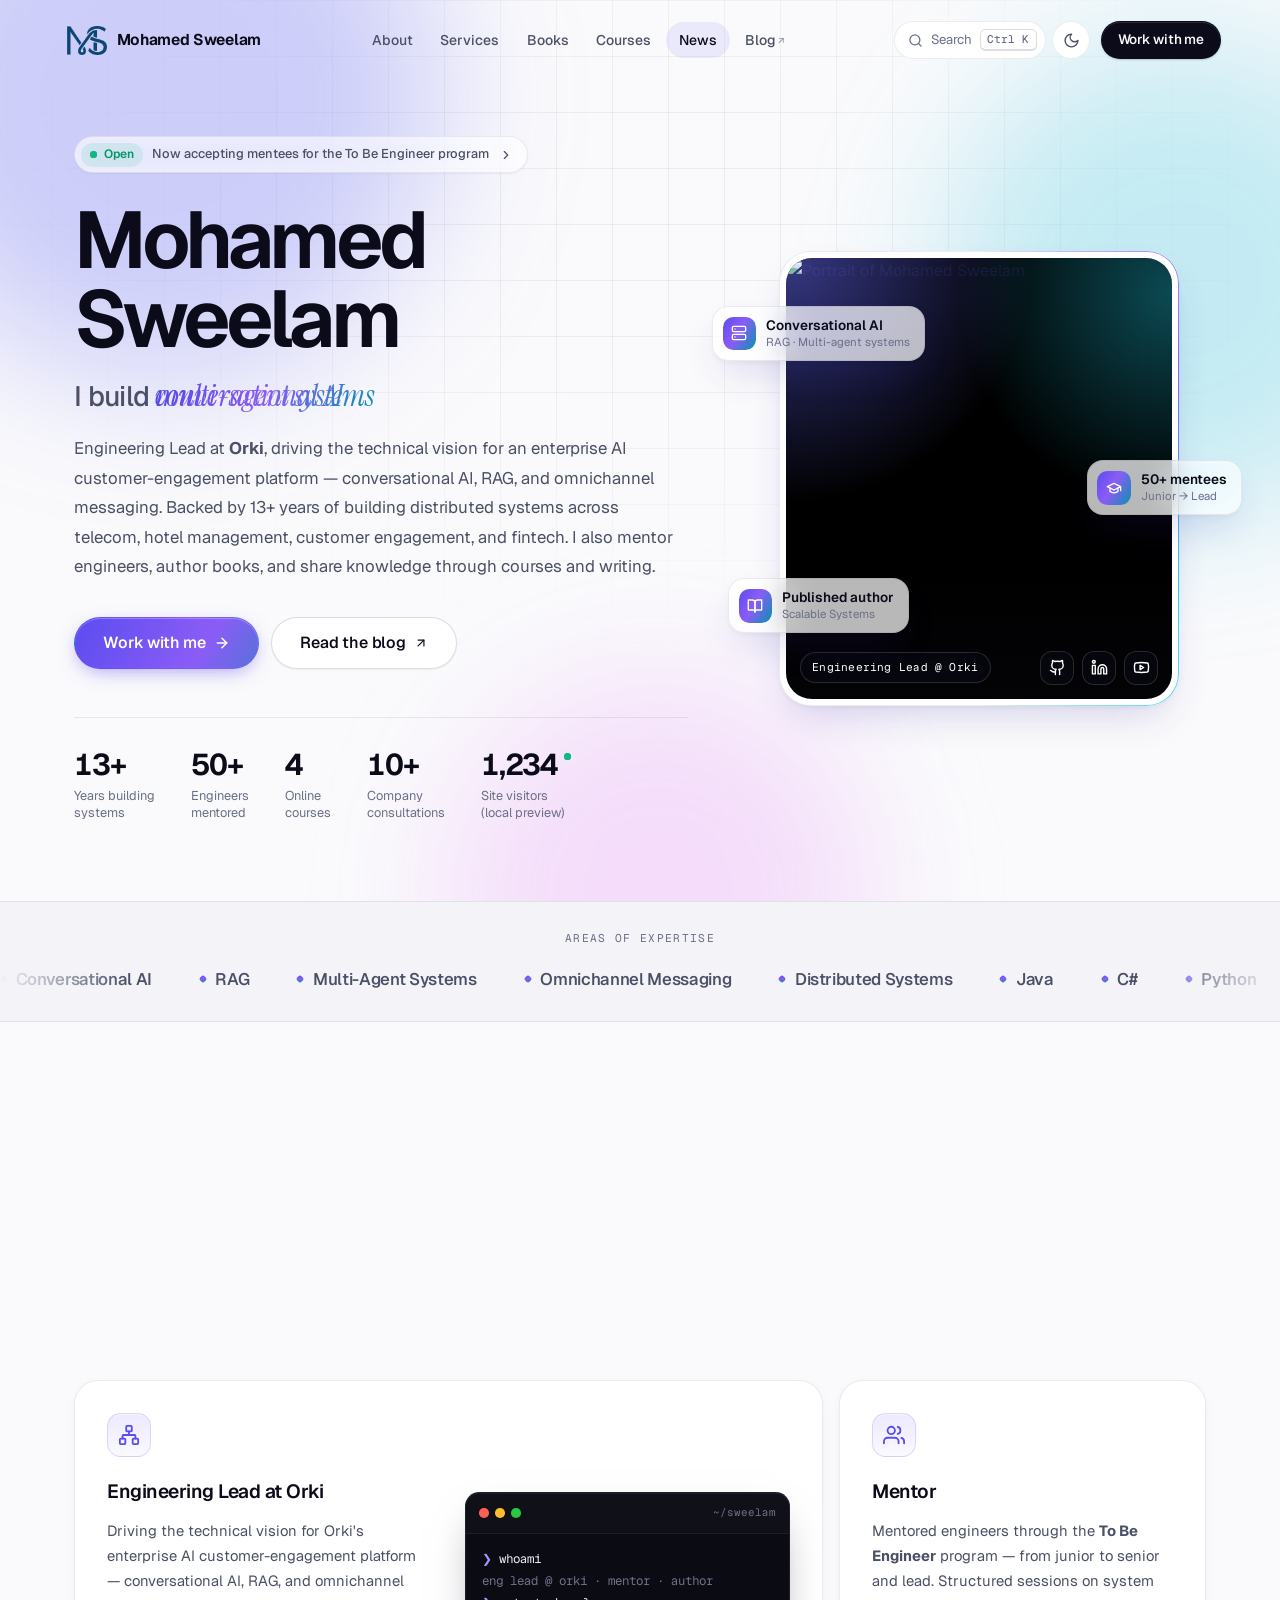
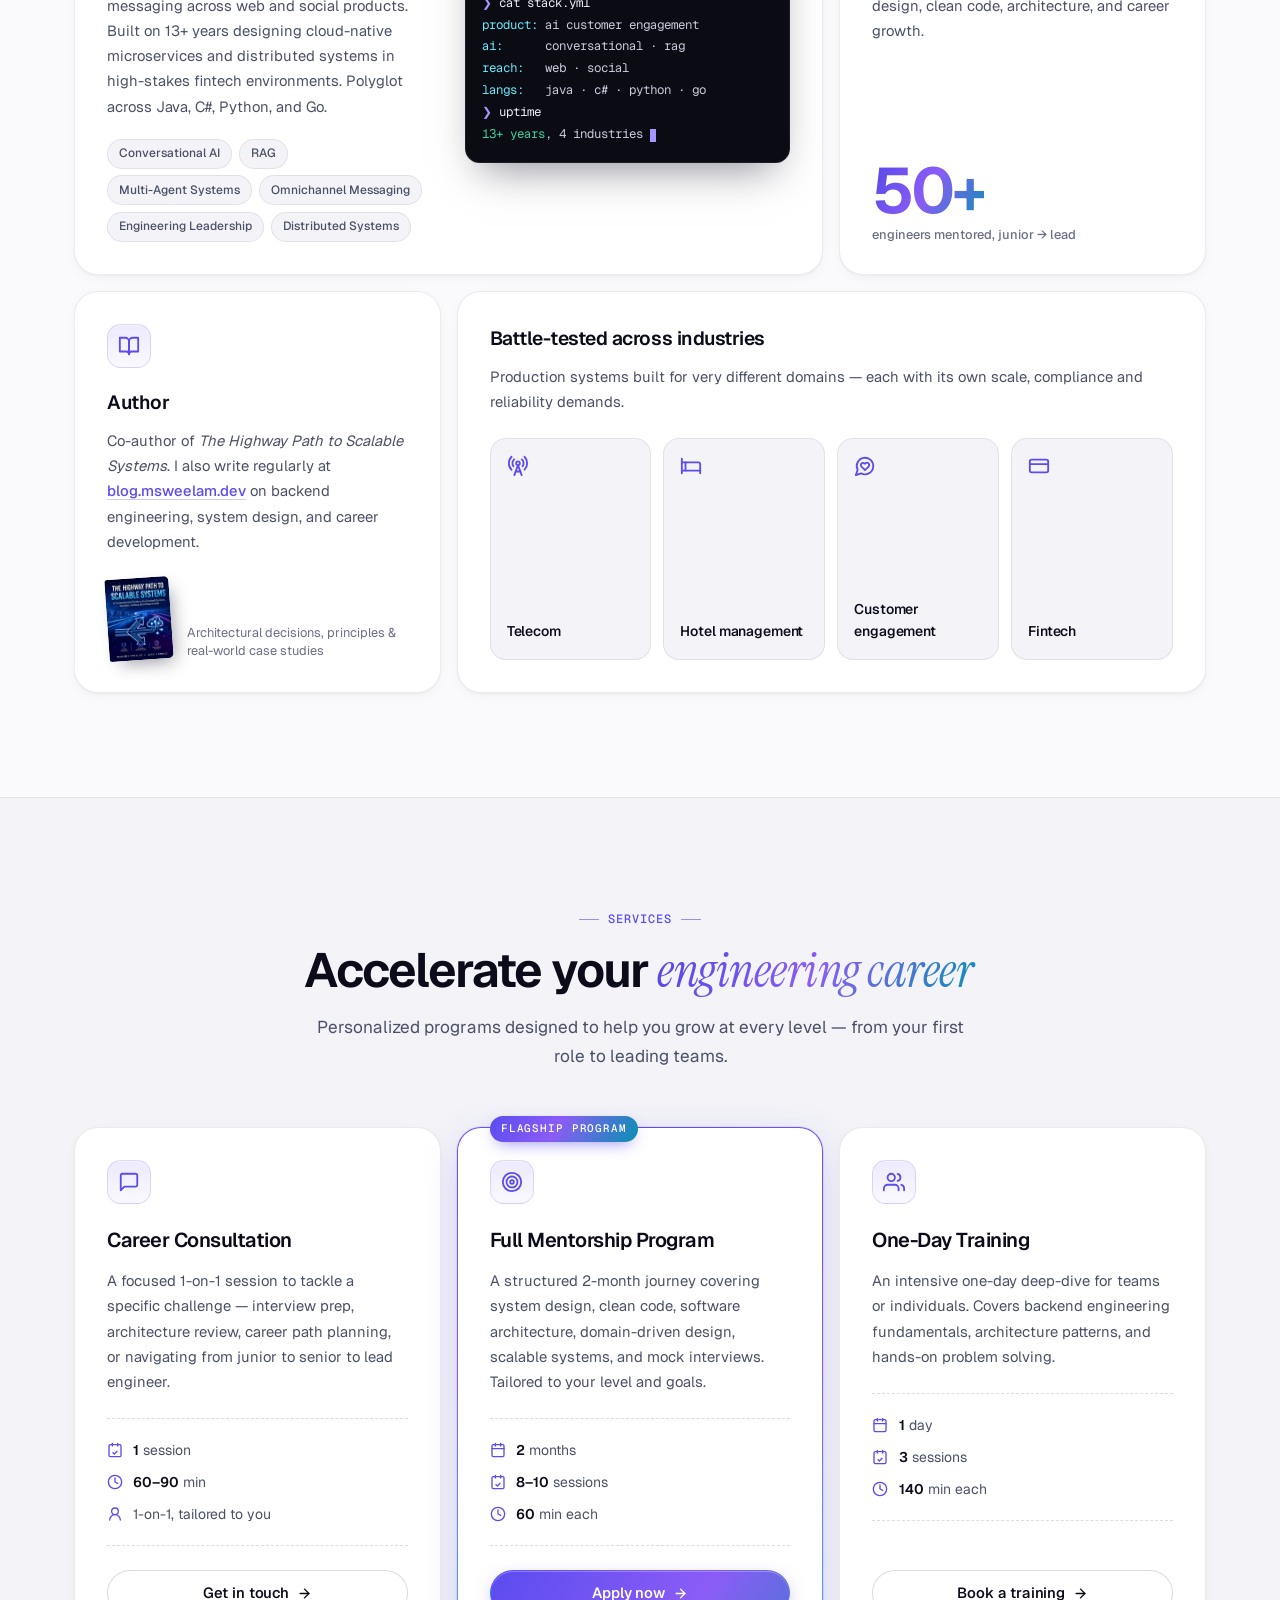
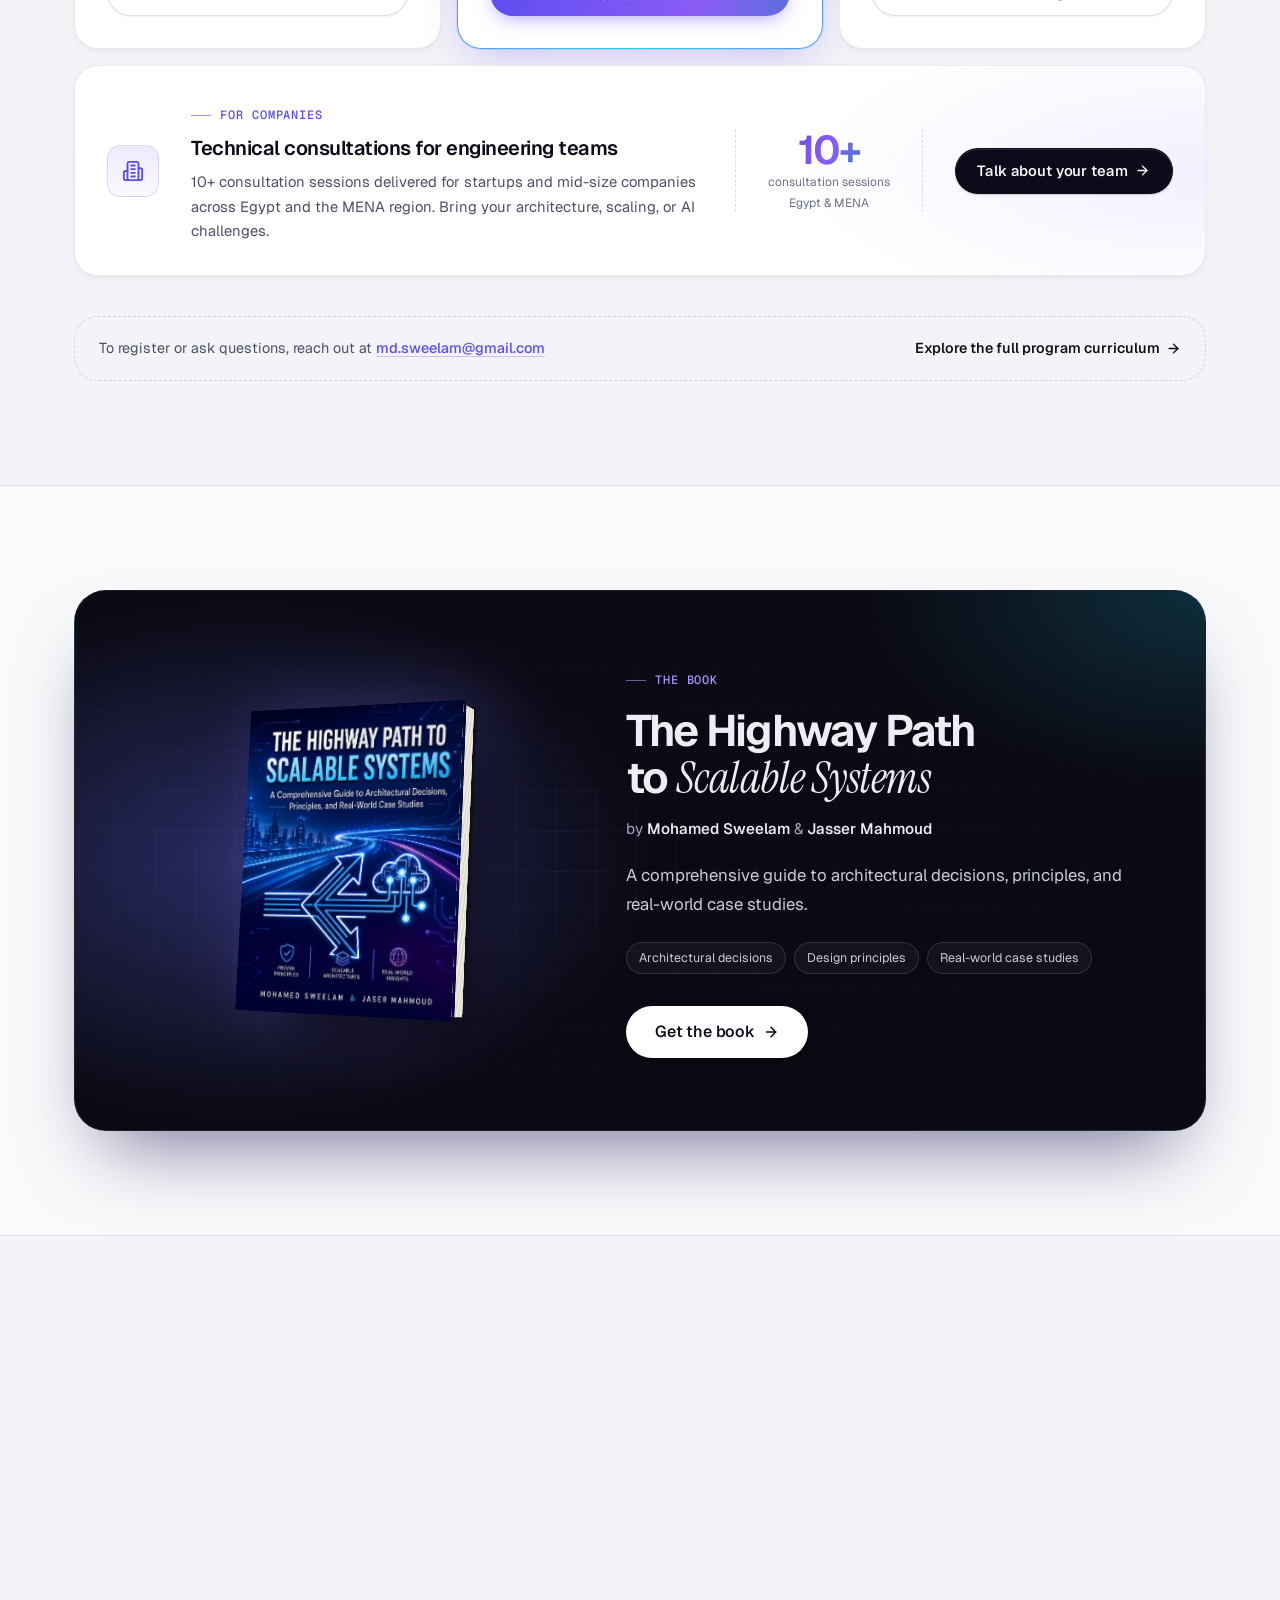
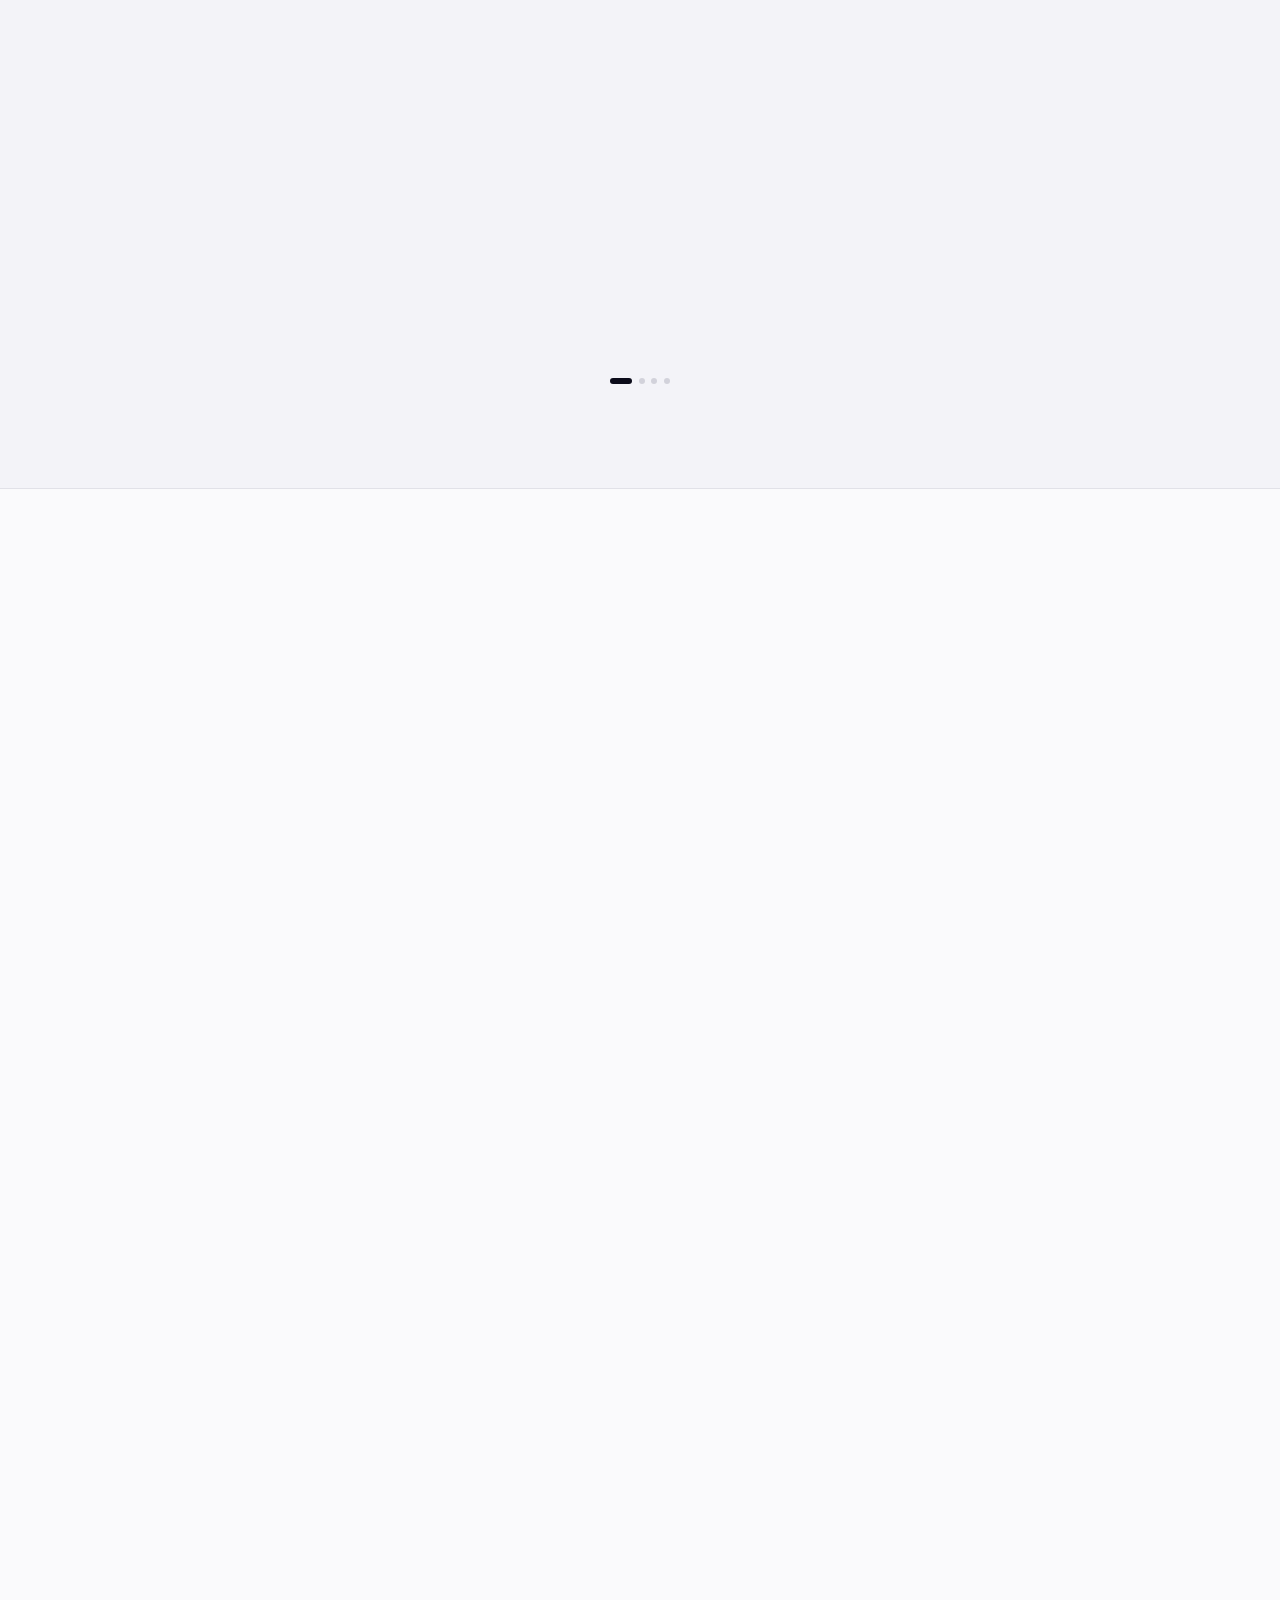
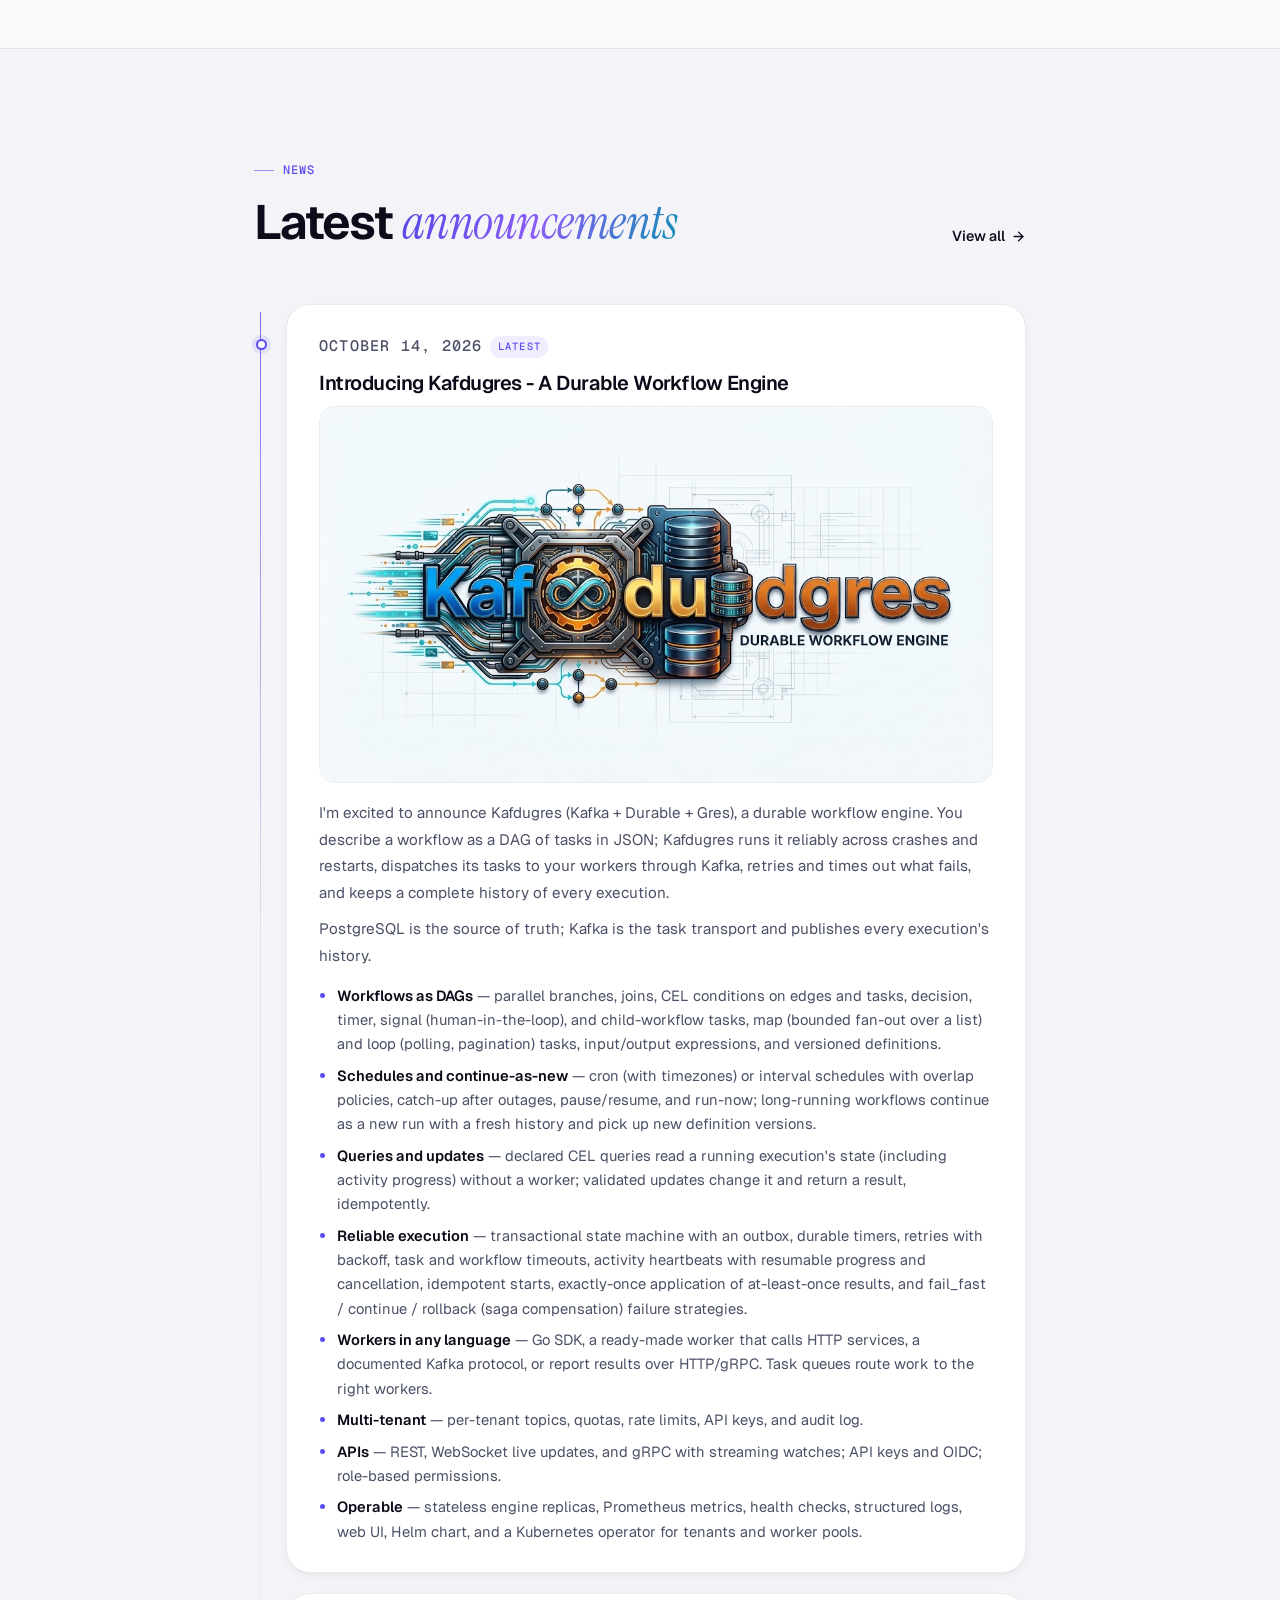
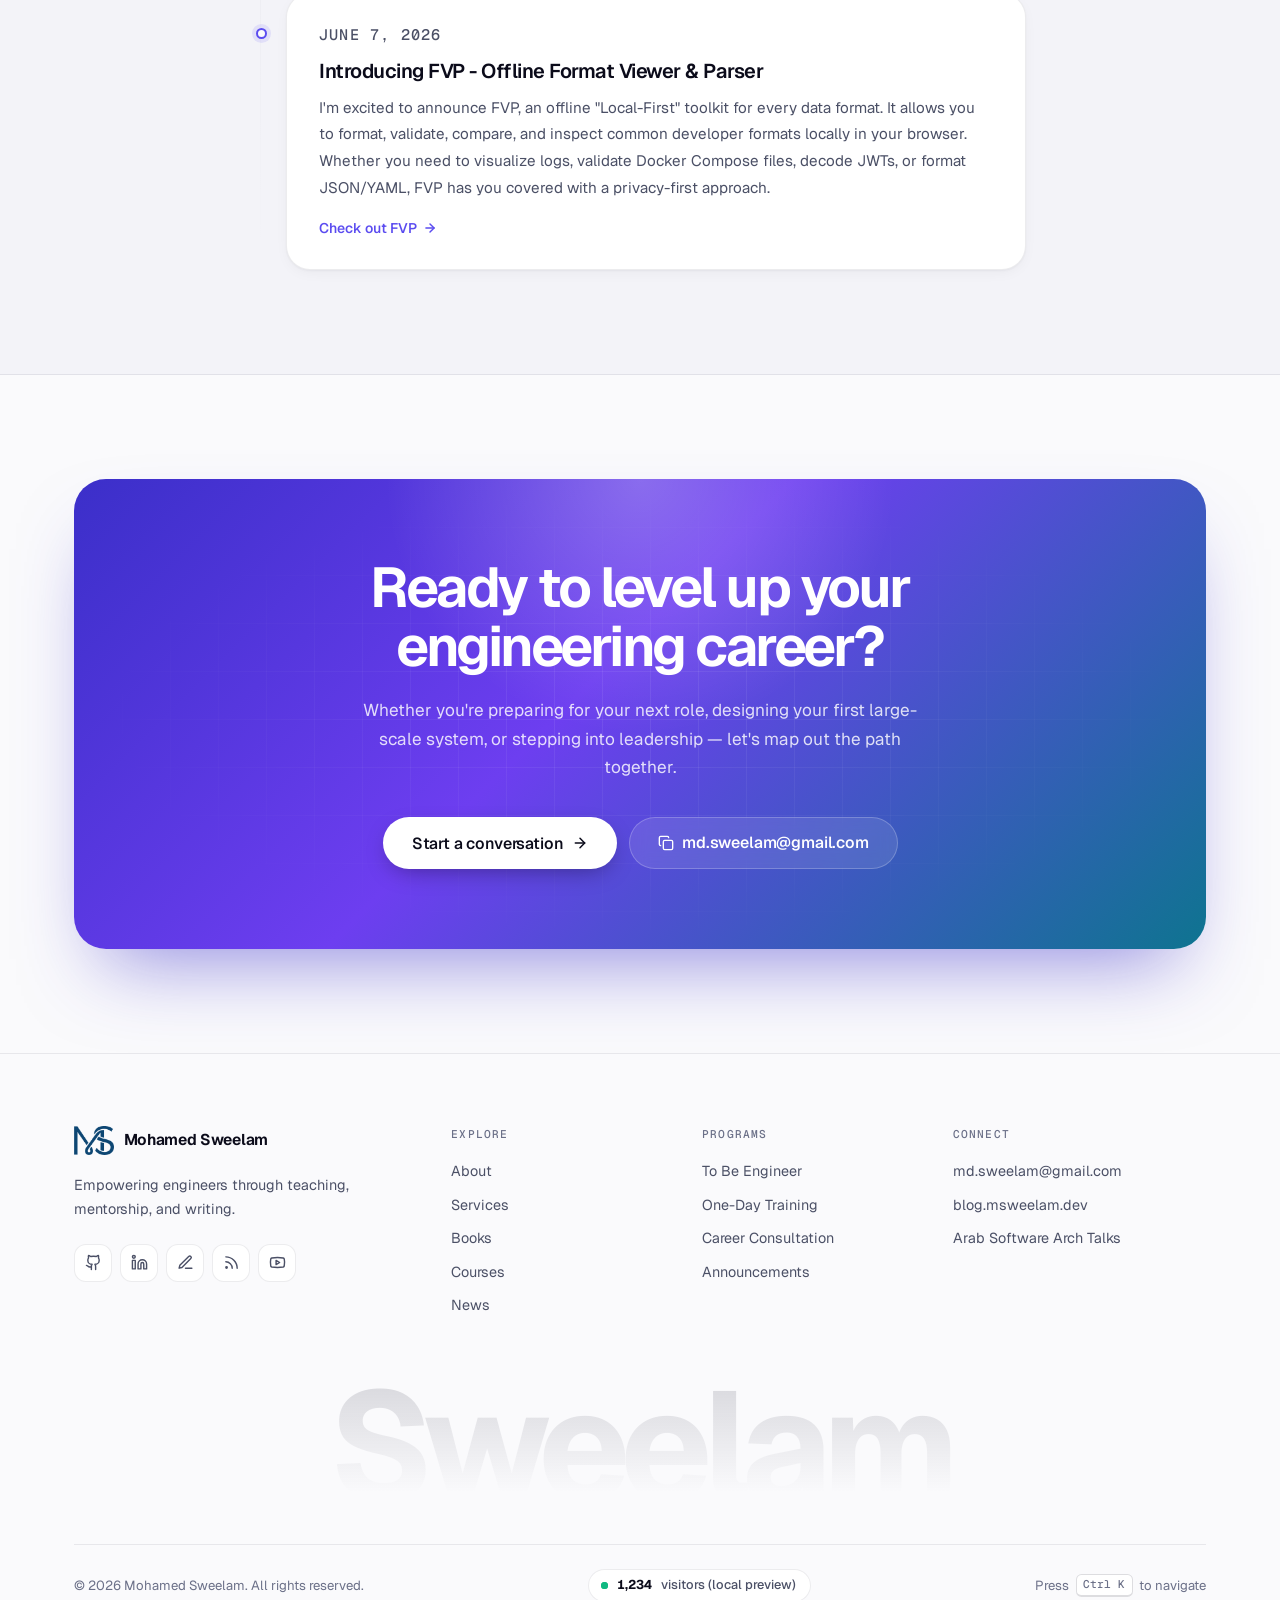
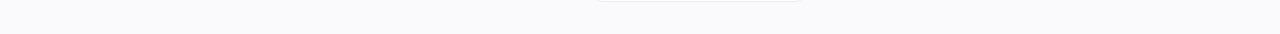
==== commit 2dce81a4: "announce Kafdugres durable workflow engine Add the Kafdugres news entry with theme-aware logo and fe" ====
--- a/index.html
+++ b/index.html
@@ -26,7 +26,7 @@
     <link rel="preconnect" href="https://fonts.googleapis.com">
     <link rel="preconnect" href="https://fonts.gstatic.com" crossorigin>
     <link href="https://fonts.googleapis.com/css2?family=Geist:wght@300..800&family=Geist+Mono:wght@400;500&family=Instrument+Serif:ital@1&display=swap" rel="stylesheet">
-    <link rel="stylesheet" href="css/styles.css?v=8">
+    <link rel="stylesheet" href="css/styles.css?v=9">
 
     <!-- Anti-FOUC: apply saved theme before first paint -->
     <script>
@@ -859,9 +859,9 @@
         <svg width="18" height="18" viewBox="0 0 24 24" fill="none" stroke="currentColor" stroke-width="2" stroke-linecap="round" stroke-linejoin="round" aria-hidden="true"><path d="m18 15-6-6-6 6"/></svg>
     </button>
 
-    <script src="js/main.js?v=8"></script>
-    <script src="js/news.js?v=8"></script>
-    <script src="js/testimonials.js?v=8"></script>
+    <script src="js/main.js?v=9"></script>
+    <script src="js/news.js?v=9"></script>
+    <script src="js/testimonials.js?v=9"></script>
     <script>
         document.addEventListener('DOMContentLoaded', () => {
             // Courses carousel — 4 static cards already in the DOM
--- a/css/styles.css
+++ b/css/styles.css
@@ -1794,6 +1794,34 @@
 }
 
 .news-entry p + p { margin-top: 0.6rem; }
+
+.news-entry-media {
+    display: block;
+    width: 100%;
+    height: auto;
+    aspect-ratio: 1024 / 572;
+    object-fit: cover;
+    border-radius: var(--radius);
+    border: 1px solid var(--border);
+    margin: 0.4rem 0 1.1rem;
+}
+
+.news-features {
+    margin: 0.9rem 0 0;
+    padding-left: 1.1rem;
+    display: grid;
+    gap: 0.45rem;
+    max-width: 70ch;
+}
+
+.news-features li {
+    color: var(--text-secondary);
+    font-size: 0.92rem;
+    line-height: 1.65;
+}
+
+.news-features li::marker { color: var(--primary); }
+.news-features strong { color: var(--text); font-weight: 600; }
 
 .news-entry-link {
     display: inline-flex;
